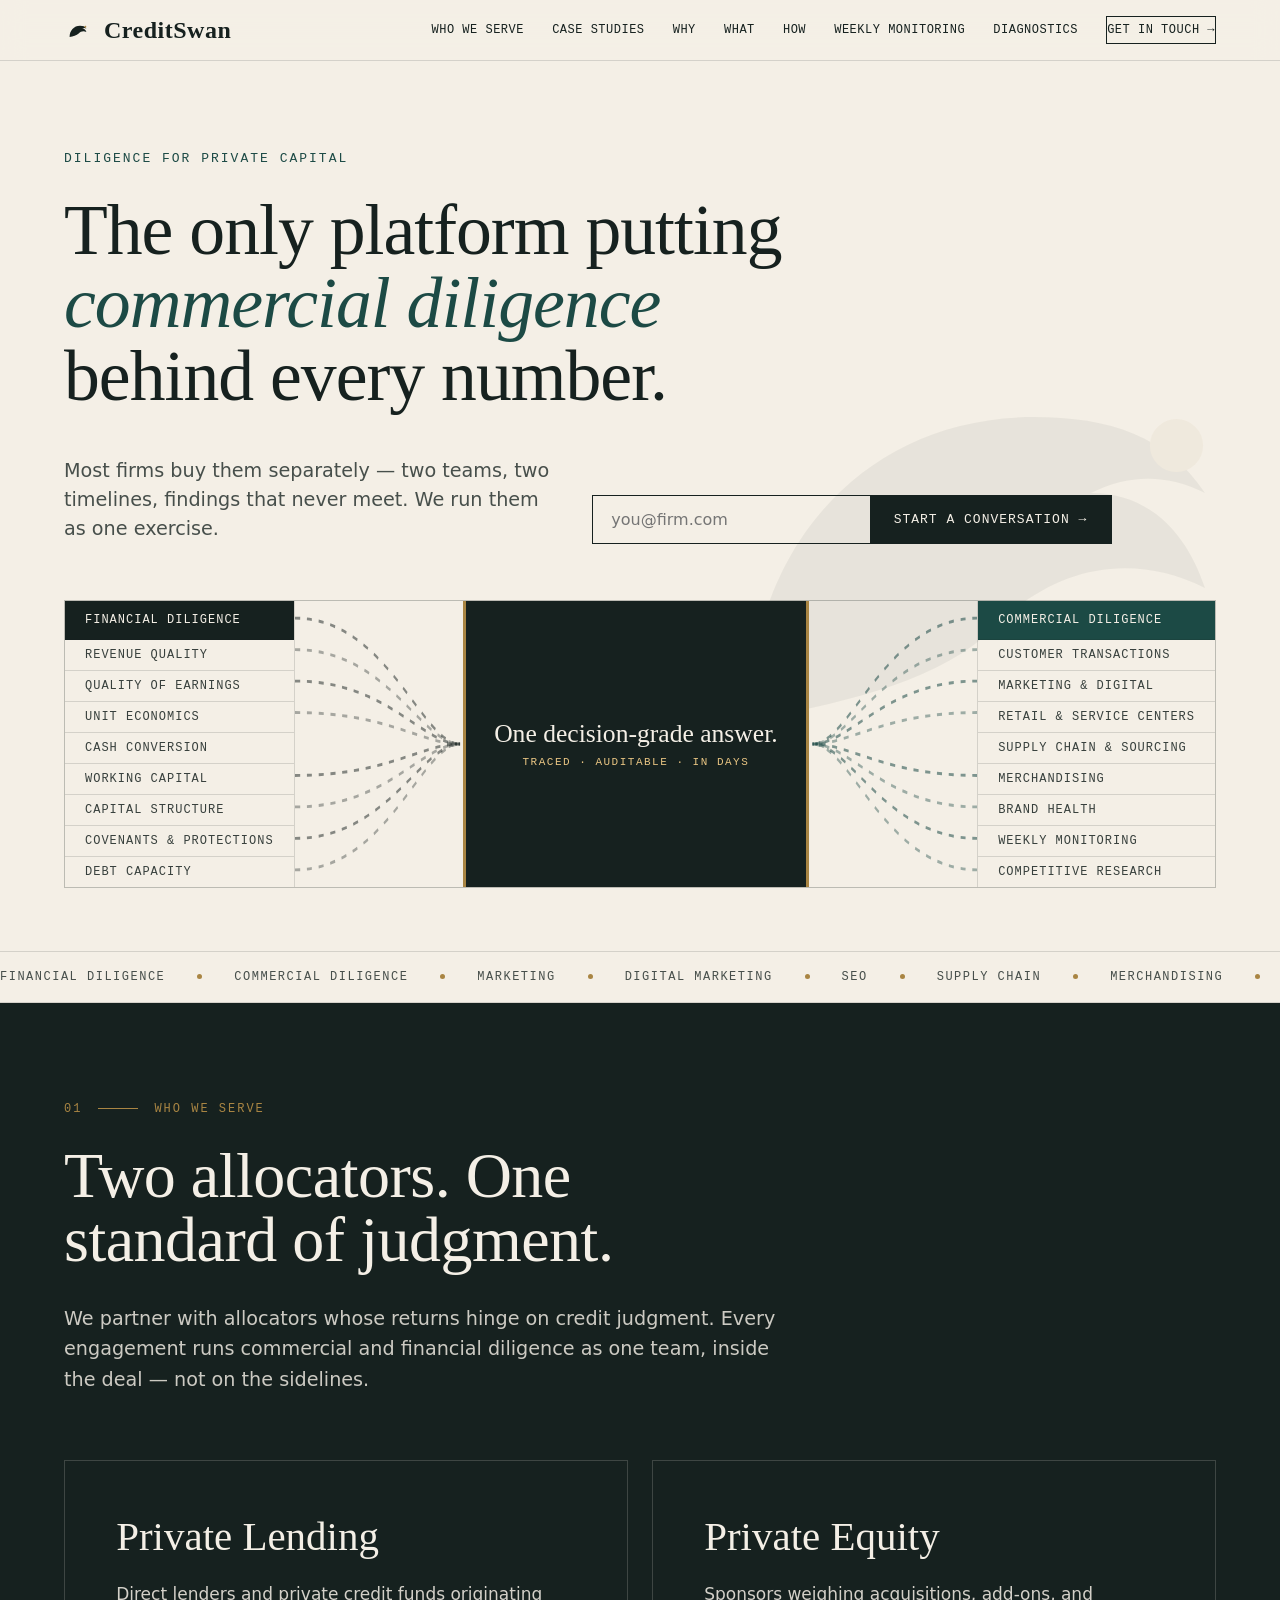
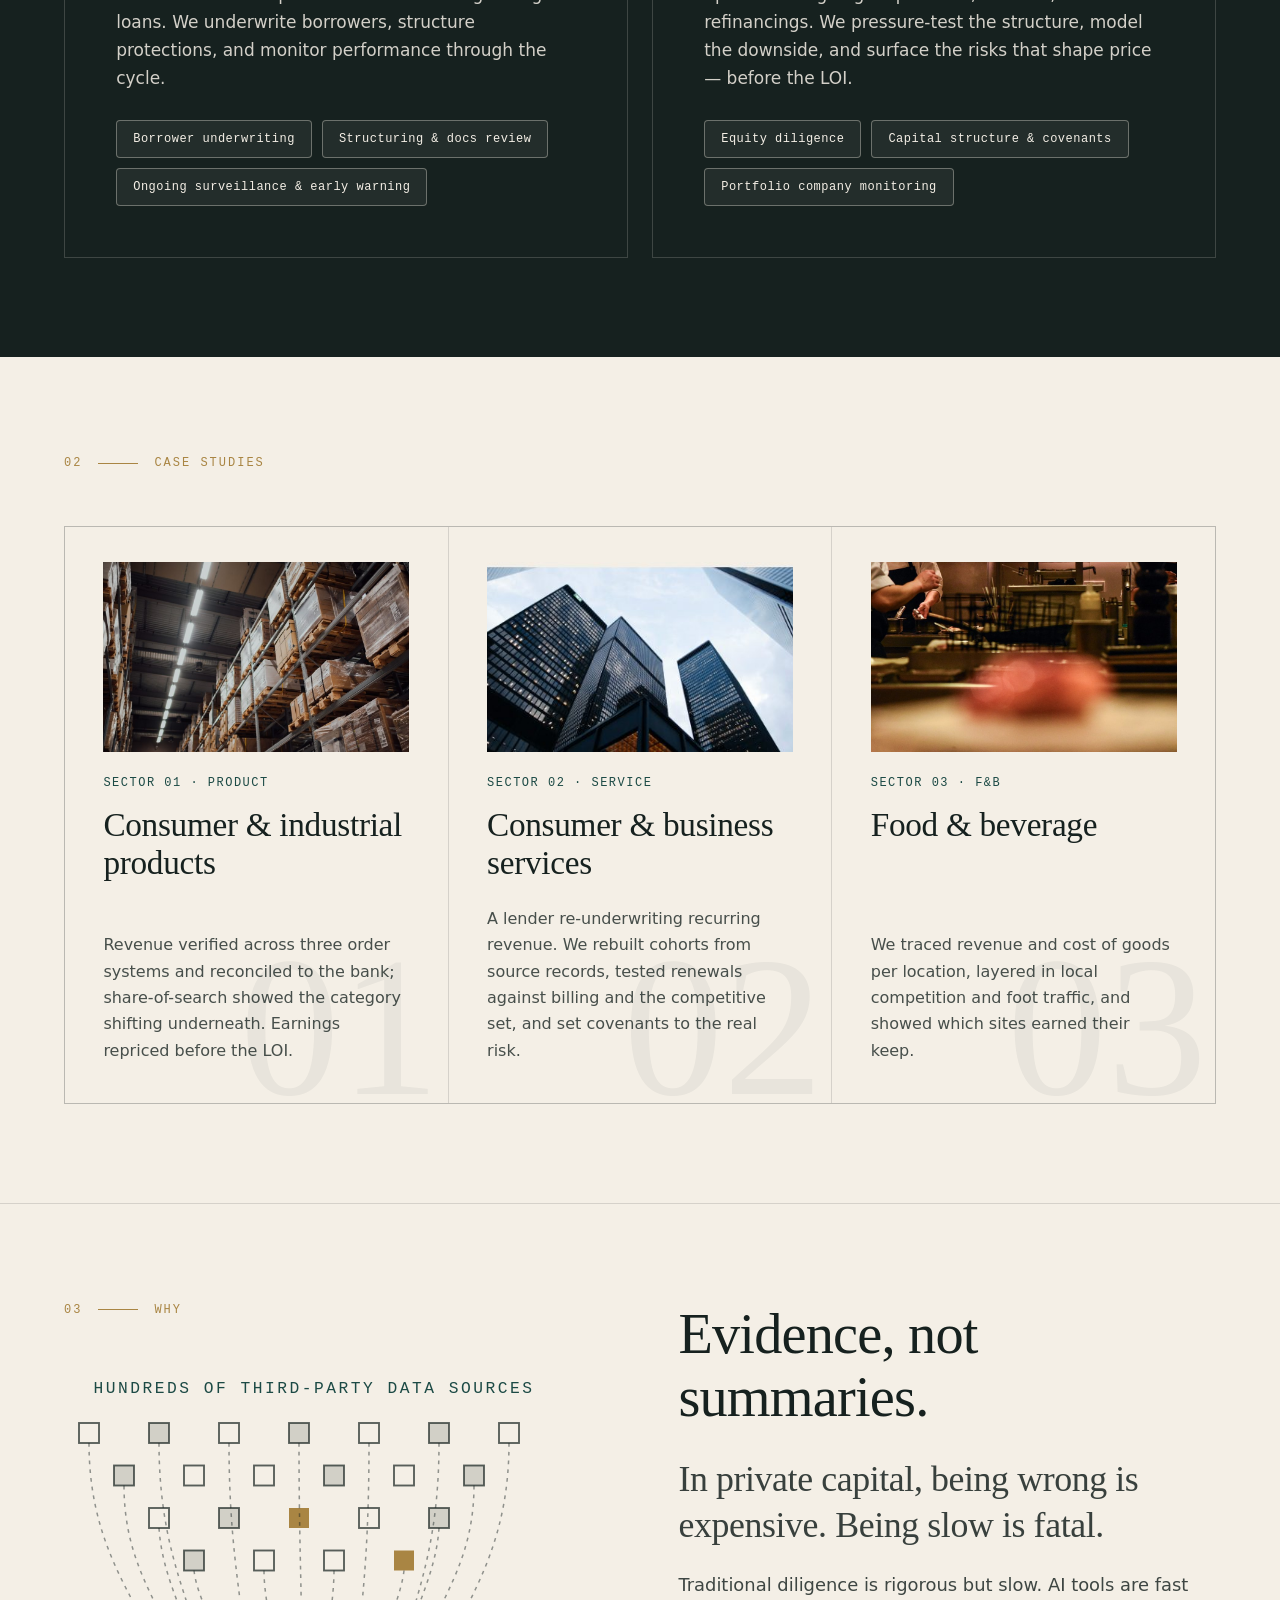
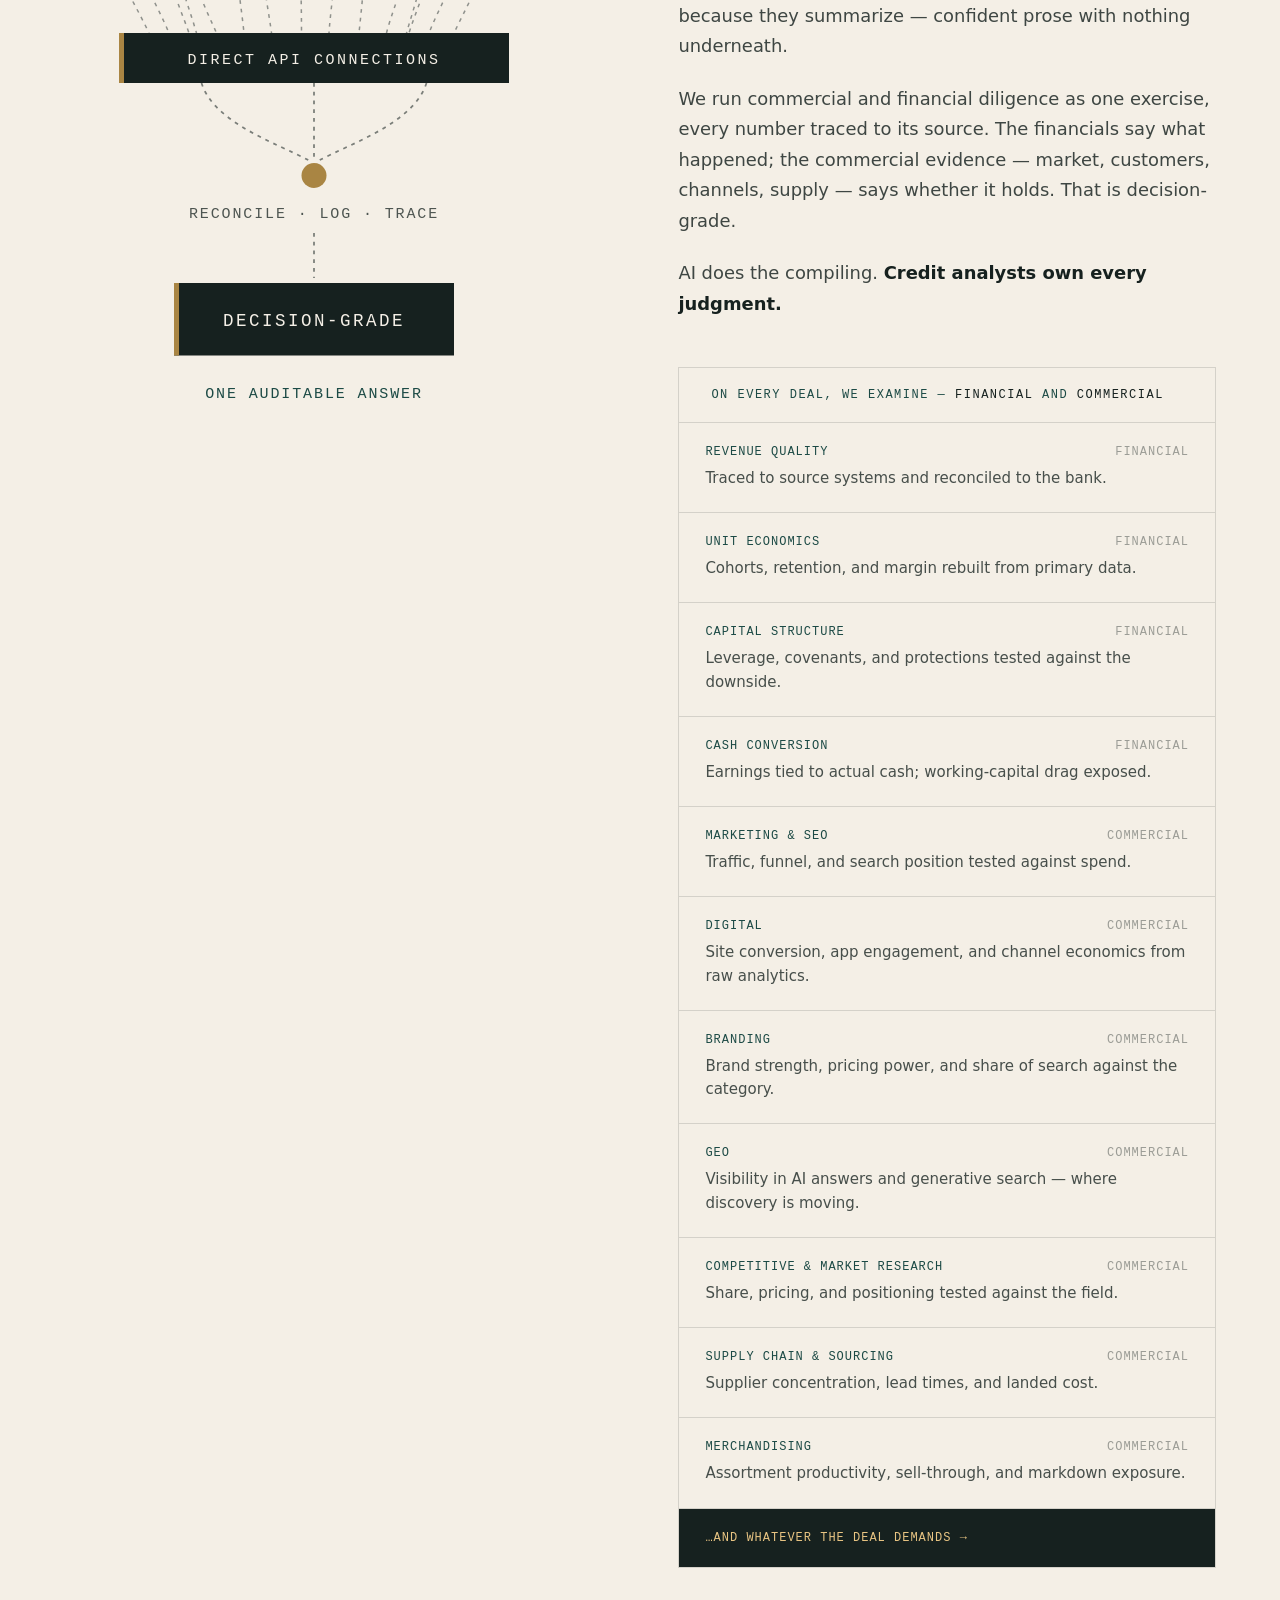
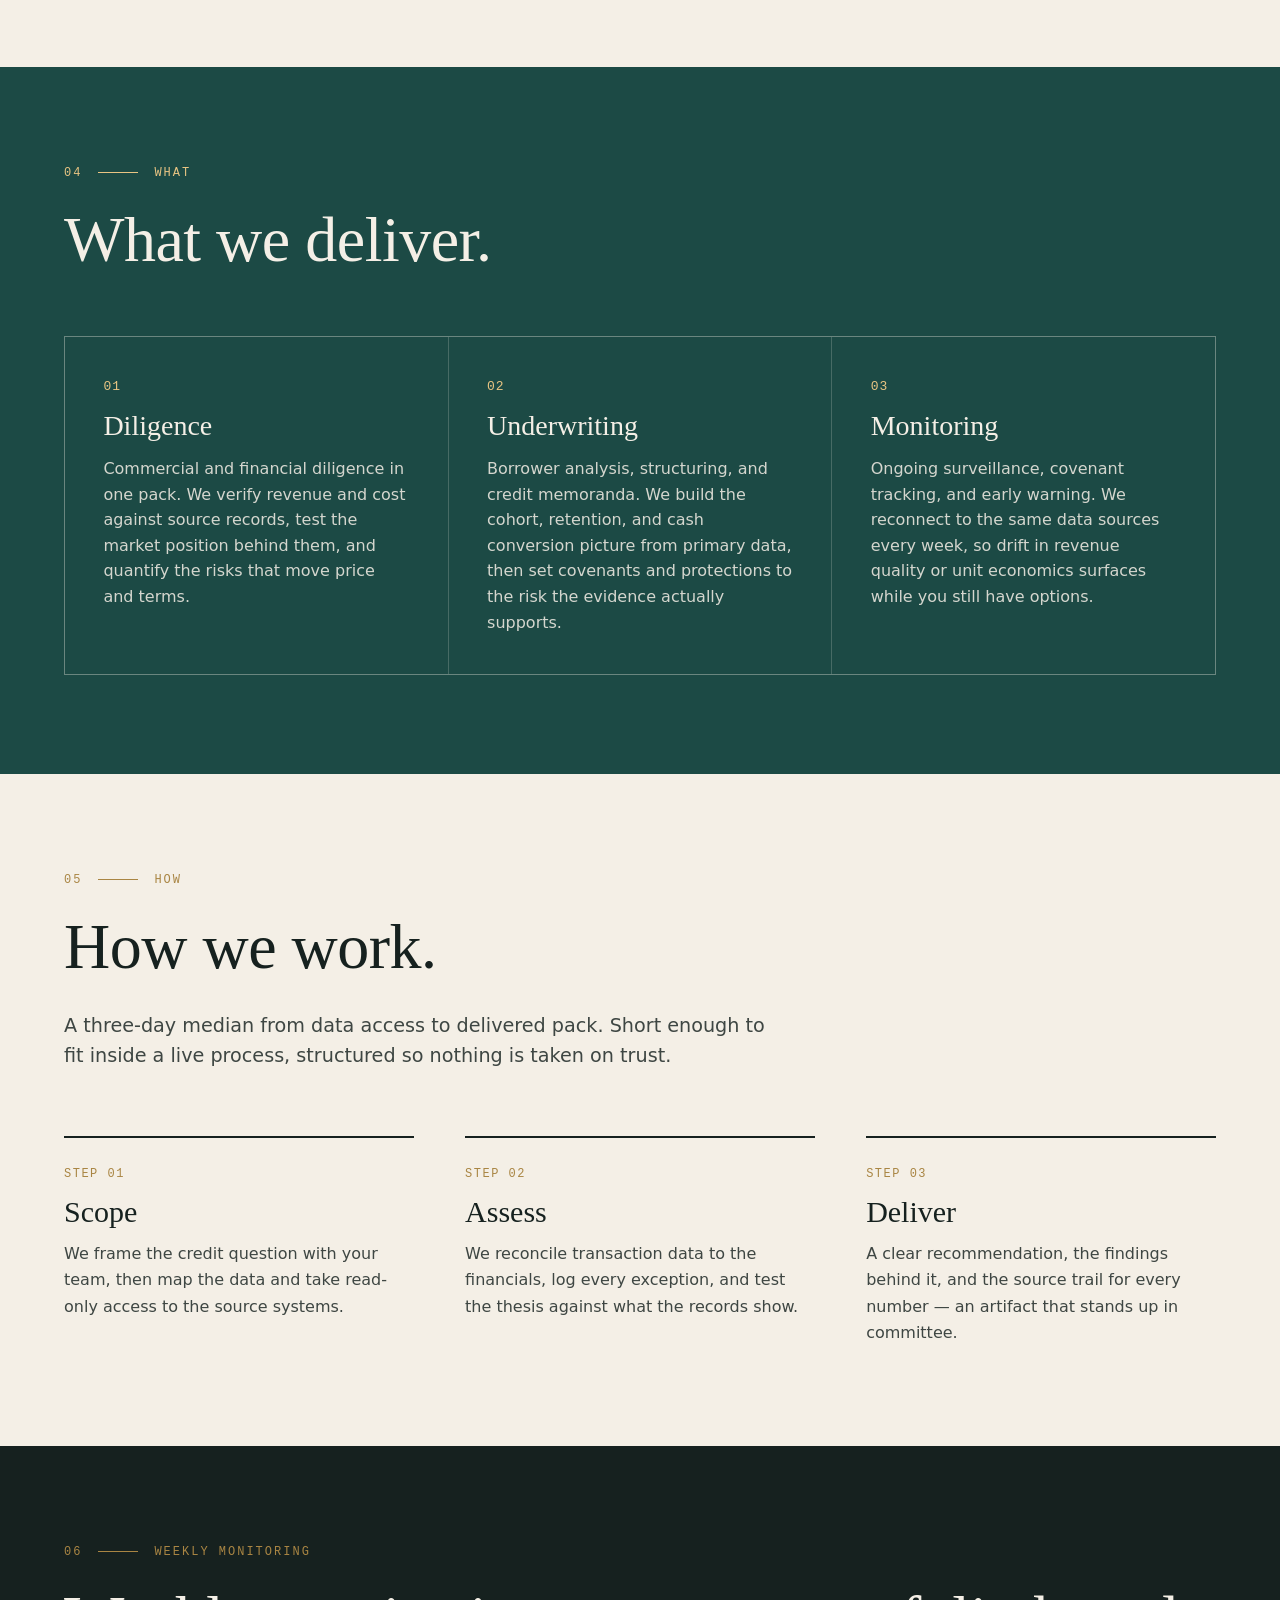
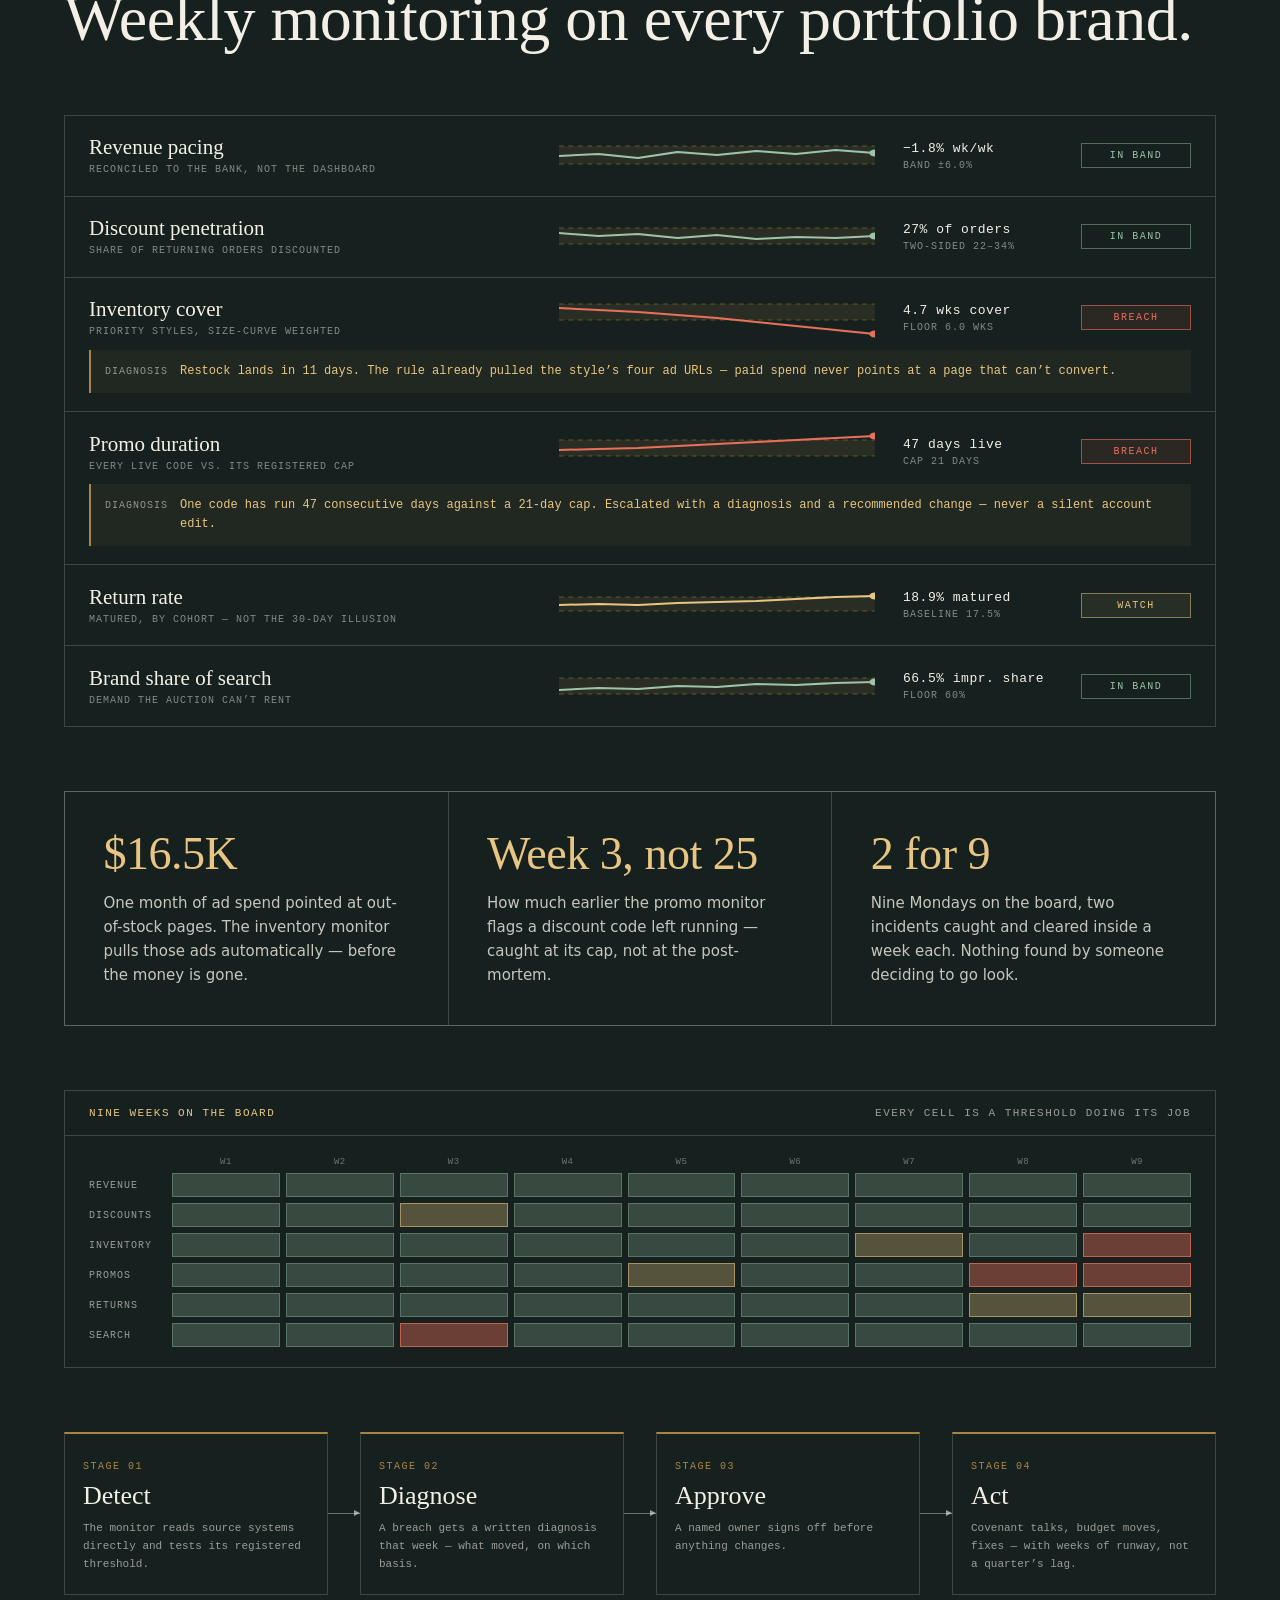
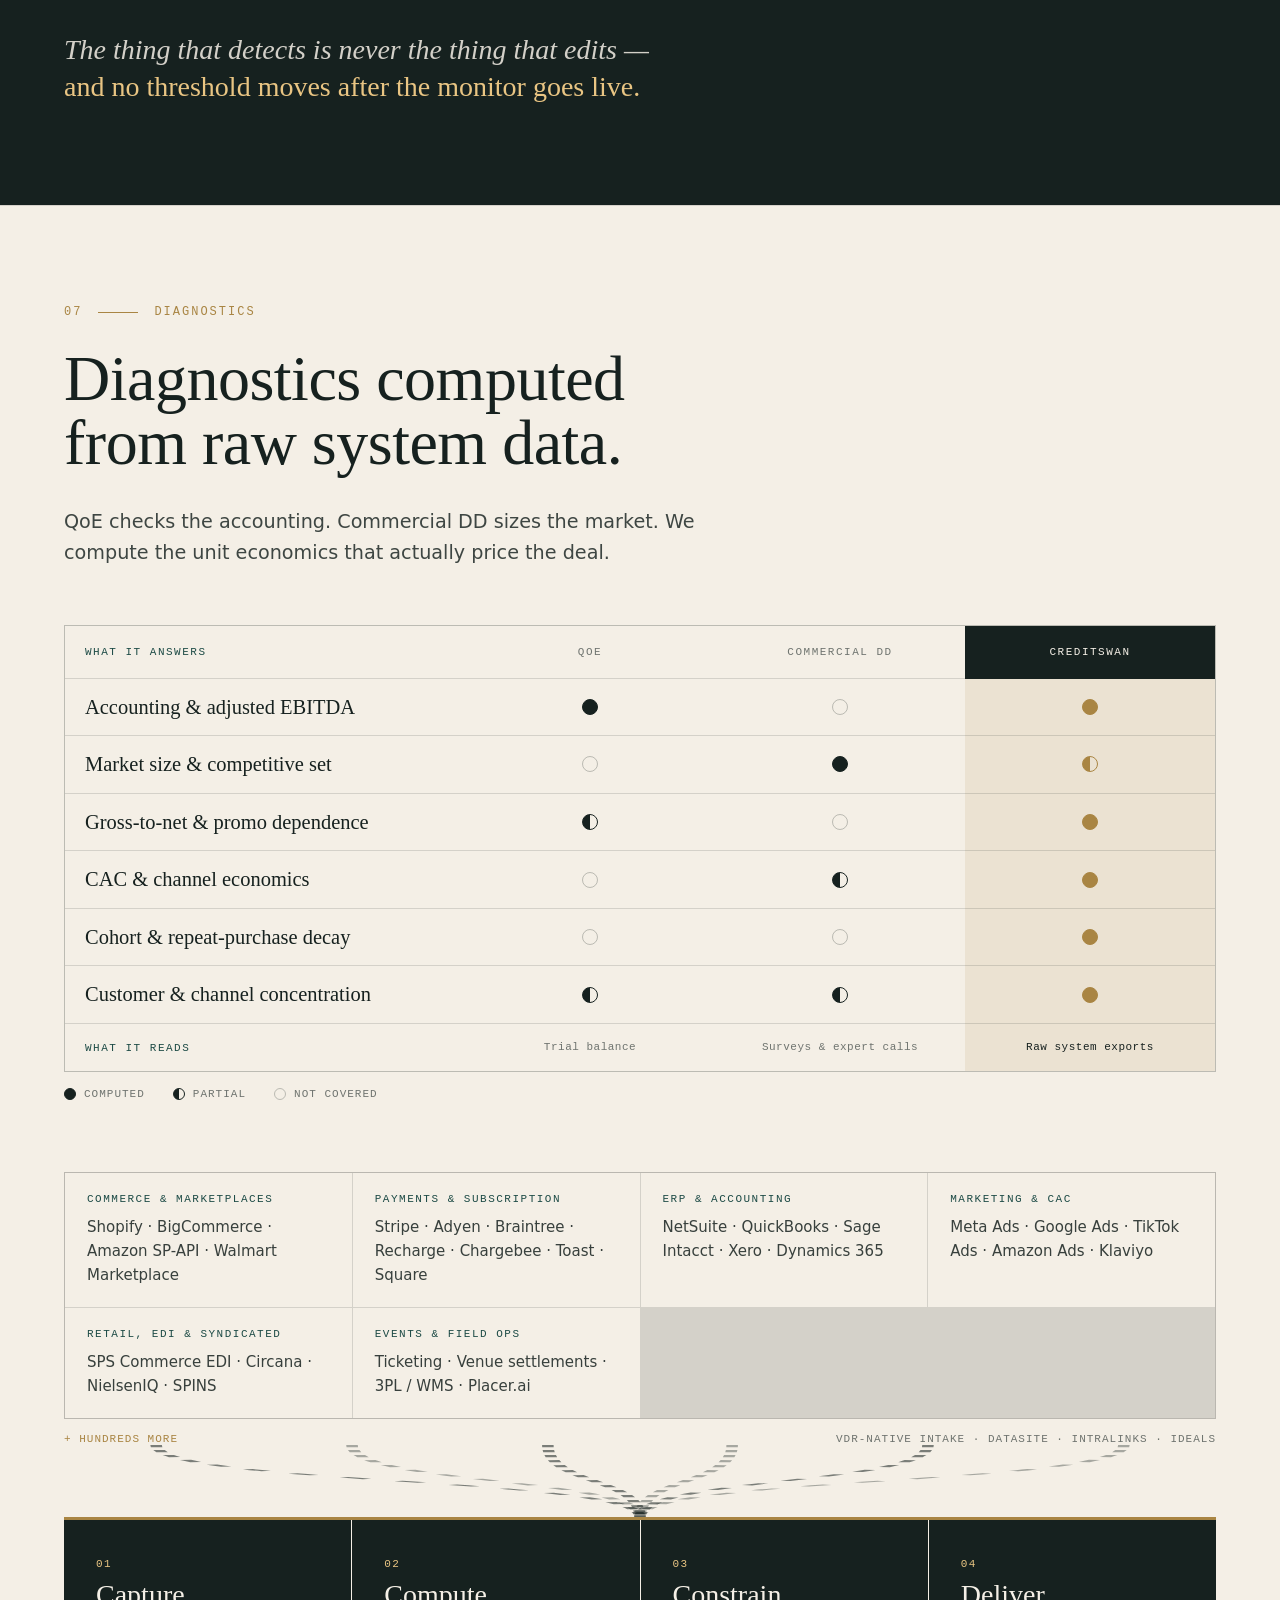
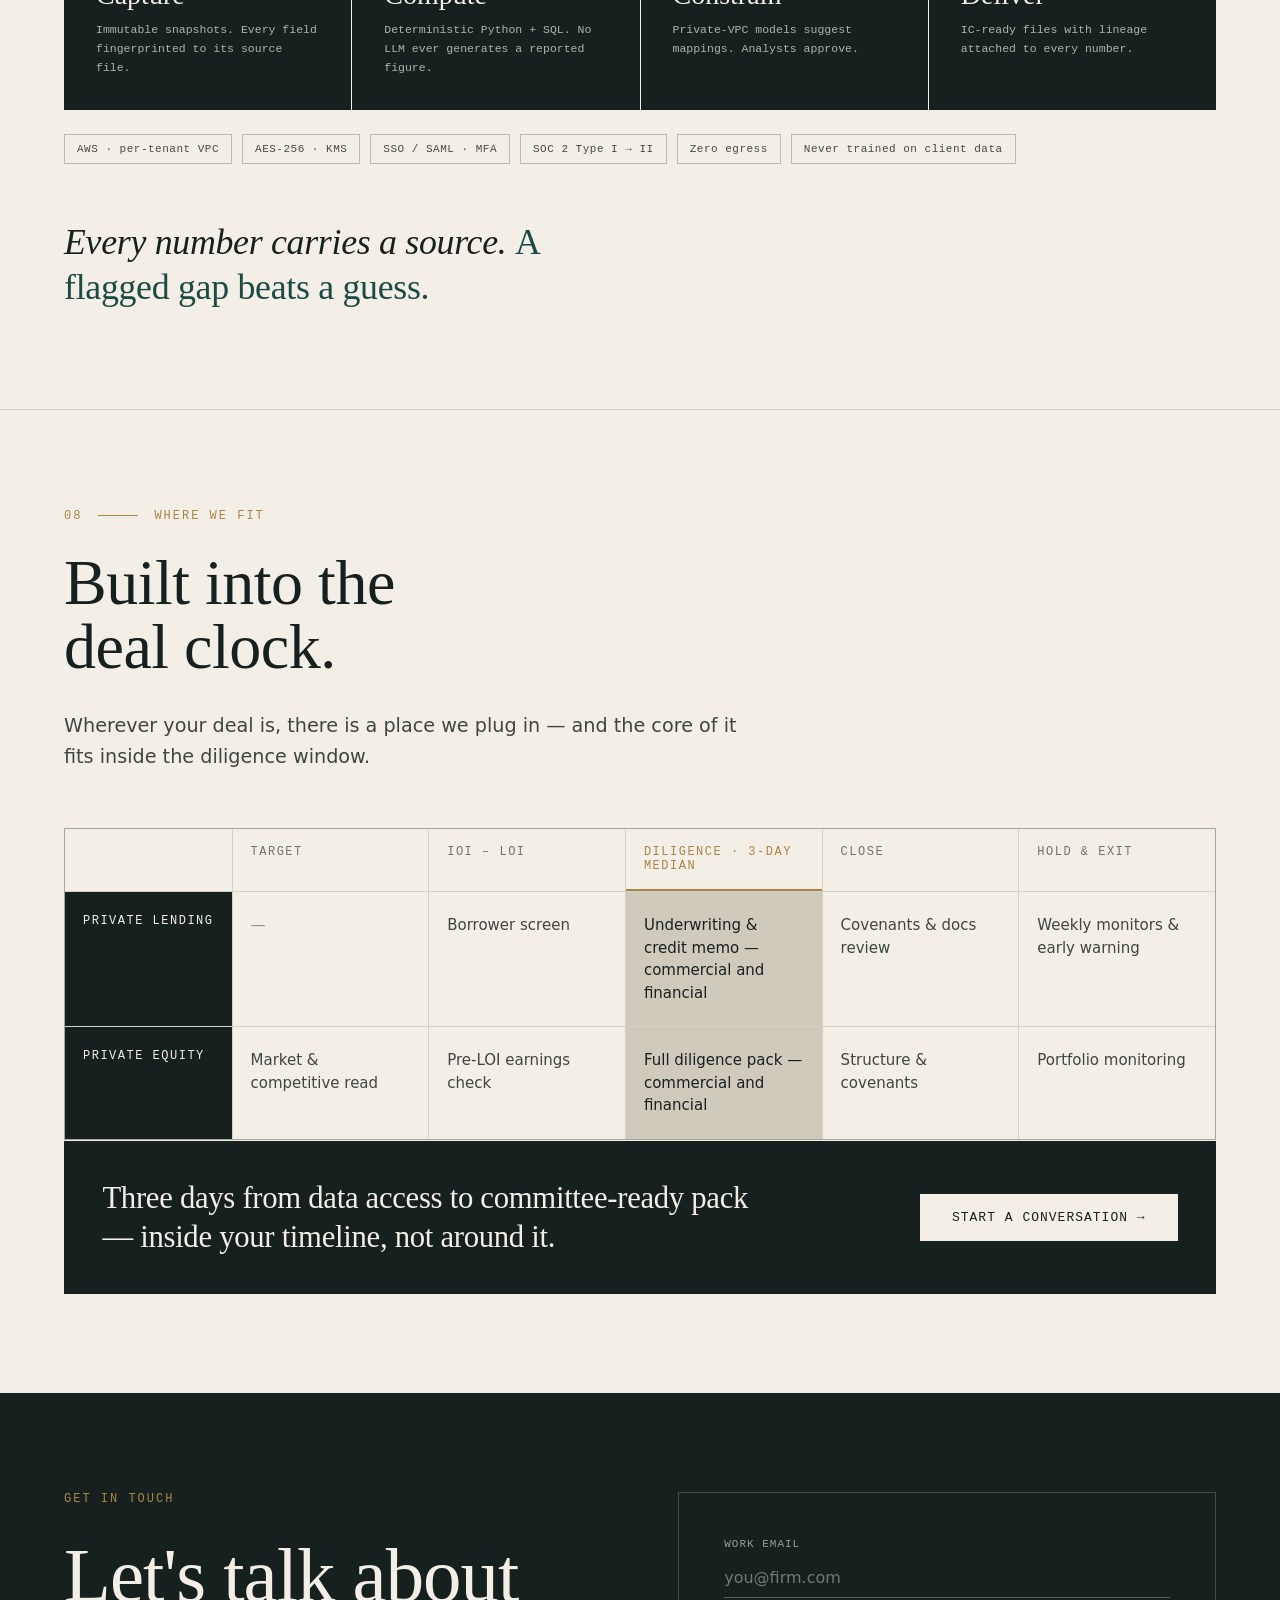
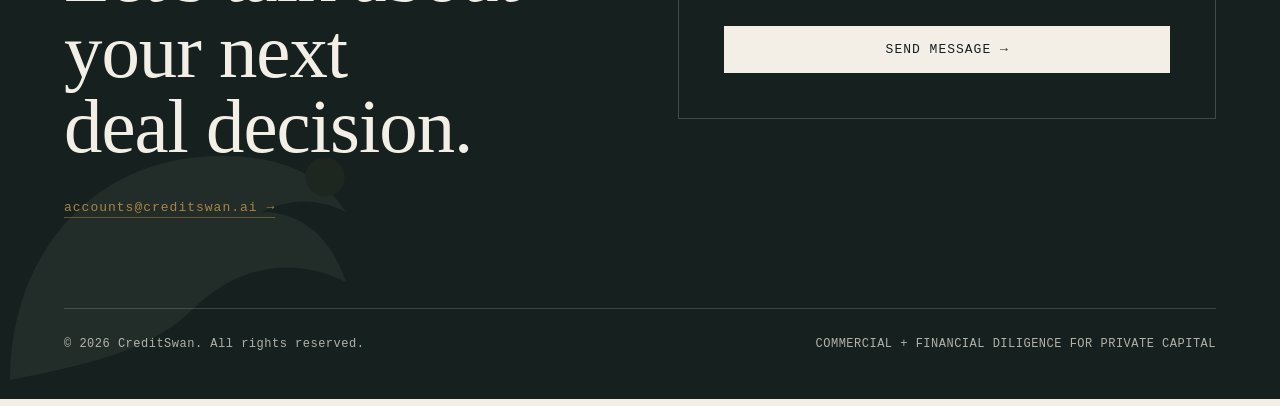
==== index.html @ e01c8705 "Add files via upload" ====
<!DOCTYPE html>
<html lang="en">
<head>
<meta charset="utf-8">
<meta name="viewport" content="width=device-width, initial-scale=1">
<title>CreditSwan — Commercial &amp; financial diligence for private capital</title>
<meta name="description" content="Commercial and financial diligence run as one exercise. Every number traced to source, every commercial claim tested against the market — in a three-day median.">
<link rel="canonical" href="https://www.creditswan.ai/">
<meta name="robots" content="index,follow,max-image-preview:large,max-snippet:-1">
<meta name="theme-color" content="#1C4A45">
<meta property="og:type" content="website">
<meta property="og:site_name" content="CreditSwan">
<meta property="og:url" content="https://www.creditswan.ai/">
<meta property="og:title" content="CreditSwan — Commercial &amp; financial diligence for private capital">
<meta property="og:description" content="Commercial and financial diligence run as one exercise. Every number traced to source, every commercial claim tested against the market — in a three-day median.">
<meta property="og:image" content="https://www.creditswan.ai/og-creditswan.png">
<meta property="og:image:width" content="1200">
<meta property="og:image:height" content="630">
<meta property="og:image:alt" content="CreditSwan — credit intelligence for private capital">
<meta name="twitter:card" content="summary_large_image">
<meta name="twitter:title" content="CreditSwan — Commercial &amp; financial diligence for private capital">
<meta name="twitter:description" content="Commercial and financial diligence, one exercise. Every number traced to source — in a three-day median.">
<meta name="twitter:image" content="https://www.creditswan.ai/og-creditswan.png">
<link rel="icon" href="icon.svg" type="image/svg+xml">
<link rel="apple-touch-icon" href="apple-touch-icon.png">
<link rel="preload" as="font" type="font/woff2" crossorigin href="fonts/CormorantGaramond-latin.woff2">
<link rel="preload" as="font" type="font/woff2" crossorigin href="fonts/Manrope-latin.woff2">
<link rel="preload" as="font" type="font/woff2" crossorigin href="fonts/IBMPlexMono-latin.woff2">
<link rel="stylesheet" href="styles.css">
<script type="application/ld+json">
{
  "@context": "https://schema.org",
  "@type": "ProfessionalService",
  "name": "CreditSwan",
  "url": "https://www.creditswan.ai/",
  "email": "accounts@creditswan.ai",
  "description": "CreditSwan runs commercial diligence and financial diligence as one exercise for private equity sponsors and private lending funds. Every figure is traced to its source system and reconciled; every commercial claim — market position, marketing, supply chain, merchandising, competition — is tested against evidence. One decision-grade pack.",
  "slogan": "Commercial and financial diligence for private capital",
  "areaServed": "US",
  "knowsAbout": ["Commercial due diligence","Financial due diligence","Quality of earnings","Revenue quality","Borrower underwriting","Covenant structuring","Capital structure analysis","Portfolio company monitoring","Unit economics","Cash conversion","Supply chain diligence","Merchandising analysis","Competitive and market research"],
  "serviceType": ["Equity diligence","Credit underwriting","Ongoing surveillance and early warning"],
  "audience": { "@type": "Audience", "audienceType": "Private equity sponsors and private credit funds" }
}
</script>
</head>
<body>

<header class="site-head">
  <a href="#top" class="brand" aria-label="CreditSwan — home">
    <svg width="28" height="28" viewBox="0 0 40 40" fill="none" aria-hidden="true">
      <path d="M8 30c0-9 6-16 15-16 4 0 7 1 9 4-2-1-4-1-6 0 3 0 5 2 6 5-4-2-8-1-11 2-3 3-8 4-13 5z" fill="#16211F"></path>
      <circle cx="30.5" cy="15.5" r="1.4" fill="#A98543"></circle>
    </svg>
    <strong>CreditSwan</strong>
  </a>
  <button class="nav-toggle" type="button" aria-expanded="false" aria-controls="site-nav" aria-label="Menu">
    <svg class="icon-menu" width="20" height="20" viewBox="0 0 20 20" aria-hidden="true"><path d="M2 5h16M2 10h16M2 15h16" stroke="#16211F" stroke-width="1.6"/></svg>
    <svg class="icon-close" width="20" height="20" viewBox="0 0 20 20" aria-hidden="true"><path d="M4 4l12 12M16 4L4 16" stroke="#16211F" stroke-width="1.6"/></svg>
  </button>
  <nav class="site-nav" id="site-nav">
    <a href="#serve">Who we serve</a>
    <a href="#work">Case studies</a>
    <a href="#why">Why</a>
    <a href="#what">What</a>
    <a href="#how">How</a>
    <a href="#monitoring">Weekly monitoring</a>
    <a href="#diagnostics">Diagnostics</a>
    <a href="#contact" class="nav-cta">Get in touch →</a>
  </nav>
</header>

<main>
<!-- HERO -->
<section id="top" class="hero">
  <svg class="hero-swan" viewBox="0 0 40 40" aria-hidden="true">
    <path d="M8 30c0-9 6-16 15-16 4 0 7 1 9 4-2-1-4-1-6 0 3 0 5 2 6 5-4-2-8-1-11 2-3 3-8 4-13 5z" fill="#16211F"></path>
    <circle cx="30.5" cy="15.5" r="1.4" fill="#A98543"></circle>
  </svg>
  <div class="hero-inner">
    <p class="kicker reveal">Diligence for private capital</p>
    <h1 class="reveal">The only platform putting <em>commercial diligence</em> behind every number.</h1>
    <div class="hero-row reveal">
      <p>Most firms buy them separately — two teams, two timelines, findings that never meet. We run them as one exercise.</p>
      <div class="hero-form-wrap">
        <p class="form-success-inline" hidden>Thank you — we'll be in touch.</p>
        <form class="email-form" action="https://formspree.io/f/xvzevprl" method="POST" data-ajax data-sending="Sending…">
          <input name="email" type="email" required placeholder="you@firm.com" aria-label="Work email" autocomplete="email">
          <button type="submit">Start a conversation →</button>
        </form>
        <p class="form-error" hidden></p>
      </div>
    </div>
    <div class="pipe-fit reveal">
    <div class="pipeline">
      <div class="pipe-col pipe-left">
        <span class="pipe-head">Financial diligence</span>
        <span>Revenue quality</span>
        <span>Quality of earnings</span>
        <span>Unit economics</span>
        <span>Cash conversion</span>
        <span>Working capital</span>
        <span>Capital structure</span>
        <span>Covenants &amp; protections</span>
        <span>Debt capacity</span>
      </div>
      <div class="pipe-flow" aria-hidden="true">
        <svg viewBox="0 0 100 100" preserveAspectRatio="none">
          <g class="flow-line" fill="none" stroke="#16211F" vector-effect="non-scaling-stroke">
            <path d="M0 6 C 55 6, 75 50, 98 50" stroke-opacity="0.5"></path>
            <path d="M0 17 C 55 17, 75 50, 98 50" stroke-opacity="0.35"></path>
            <path d="M0 28 C 55 28, 75 50, 98 50" stroke-opacity="0.5"></path>
            <path d="M0 39 C 55 39, 75 50, 98 50" stroke-opacity="0.35"></path>
            <path d="M0 61 C 55 61, 75 50, 98 50" stroke-opacity="0.5"></path>
            <path d="M0 72 C 55 72, 75 50, 98 50" stroke-opacity="0.35"></path>
            <path d="M0 83 C 55 83, 75 50, 98 50" stroke-opacity="0.5"></path>
            <path d="M0 94 C 55 94, 75 50, 98 50" stroke-opacity="0.35"></path>
          </g>
        </svg>
      </div>
      <div class="pipe-core">
        <strong>One decision-grade answer.</strong>
        <small>Traced · Auditable · In days</small>
      </div>
      <div class="pipe-flow" aria-hidden="true">
        <svg viewBox="0 0 100 100" preserveAspectRatio="none">
          <g class="flow-line" fill="none" stroke="#1C4A45" vector-effect="non-scaling-stroke">
            <path d="M100 6 C 45 6, 25 50, 2 50" stroke-opacity="0.55"></path>
            <path d="M100 17 C 45 17, 25 50, 2 50" stroke-opacity="0.4"></path>
            <path d="M100 28 C 45 28, 25 50, 2 50" stroke-opacity="0.55"></path>
            <path d="M100 39 C 45 39, 25 50, 2 50" stroke-opacity="0.4"></path>
            <path d="M100 61 C 45 61, 25 50, 2 50" stroke-opacity="0.55"></path>
            <path d="M100 72 C 45 72, 25 50, 2 50" stroke-opacity="0.4"></path>
            <path d="M100 83 C 45 83, 25 50, 2 50" stroke-opacity="0.55"></path>
            <path d="M100 94 C 45 94, 25 50, 2 50" stroke-opacity="0.4"></path>
          </g>
        </svg>
      </div>
      <div class="pipe-col pipe-right">
        <span class="pipe-head">Commercial diligence</span>
        <span>Customer transactions</span>
        <span>Marketing &amp; digital</span>
        <span>Retail &amp; service centers</span>
        <span>Supply chain &amp; sourcing</span>
        <span>Merchandising</span>
        <span>Brand health</span>
        <span>Weekly monitoring</span>
        <span>Competitive research</span>
      </div>
    </div>
    </div>
  </div>
  <div class="ticker reveal">
    <div class="ticker-track">
      <div class="ticker-row">
        <span>Financial Diligence</span><i></i><span>Commercial Diligence</span><i></i><span>Marketing</span><i></i><span>Digital Marketing</span><i></i><span>SEO</span><i></i><span>Supply Chain</span><i></i><span>Merchandising</span><i></i><span>Global Sourcing</span><i></i><span>Competitive Research</span><i></i><span>Revenue Quality</span><i></i><span>Unit Economics</span><i></i><span>Early Warning</span><i></i>
      </div>
      <div class="ticker-row" aria-hidden="true">
        <span>Financial Diligence</span><i></i><span>Commercial Diligence</span><i></i><span>Marketing</span><i></i><span>Digital Marketing</span><i></i><span>SEO</span><i></i><span>Supply Chain</span><i></i><span>Merchandising</span><i></i><span>Global Sourcing</span><i></i><span>Competitive Research</span><i></i><span>Revenue Quality</span><i></i><span>Unit Economics</span><i></i><span>Early Warning</span><i></i>
      </div>
    </div>
  </div>
</section>

<!-- 01 · WHO WE SERVE -->
<section id="serve" class="section dark">
  <div class="wrap">
    <div class="eyebrow reveal"><span>01</span><span class="rule"></span><span>Who we serve</span></div>
    <h2 class="h2 reveal" style="max-width:18ch;">Two allocators. One standard of judgment.</h2>
    <p class="lede reveal" style="max-width:60ch; margin:32px 0 64px;">We partner with allocators whose returns hinge on credit judgment. Every engagement runs commercial and financial diligence as one team, inside the deal — not on the sidelines.</p>
    <div class="serve-grid">
      <div class="serve-card reveal">
        <h3>Private Lending</h3>
        <p>Direct lenders and private credit funds originating loans. We underwrite borrowers, structure protections, and monitor performance through the cycle.</p>
        <div class="chips">
          <span class="chip">Borrower underwriting</span>
          <span class="chip">Structuring &amp; docs review</span>
          <span class="chip">Ongoing surveillance &amp; early warning</span>
        </div>
      </div>
      <div class="serve-card reveal">
        <h3>Private Equity</h3>
        <p>Sponsors weighing acquisitions, add-ons, and refinancings. We pressure-test the structure, model the downside, and surface the risks that shape price — before the LOI.</p>
        <div class="chips">
          <span class="chip">Equity diligence</span>
          <span class="chip">Capital structure &amp; covenants</span>
          <span class="chip">Portfolio company monitoring</span>
        </div>
      </div>
    </div>
  </div>
</section>

<!-- 02 · CASE STUDIES -->
<section id="work" class="section">
  <div class="wrap">
    <div class="eyebrow reveal"><span>02</span><span class="rule"></span><span>Case studies</span></div>
    <div class="case-grid">
      <article class="case reveal">
        <span class="case-num" aria-hidden="true">01</span>
        <div class="case-img"><img src="assets/case-product.jpg" alt="Consumer and industrial products" width="1000" height="665" loading="lazy" decoding="async"></div>
        <span class="case-tag">Sector 01 · Product</span>
        <h3>Consumer &amp; industrial products</h3>
        <p>Revenue verified across three order systems and reconciled to the bank; share-of-search showed the category shifting underneath. Earnings repriced before the LOI.</p>
      </article>
      <article class="case reveal">
        <span class="case-num" aria-hidden="true">02</span>
        <div class="case-img"><img src="assets/case-service.jpg" alt="Consumer and business services" width="572" height="254" loading="lazy" decoding="async"></div>
        <span class="case-tag">Sector 02 · Service</span>
        <h3>Consumer &amp; business services</h3>
        <p>A lender re-underwriting recurring revenue. We rebuilt cohorts from source records, tested renewals against billing and the competitive set, and set covenants to the real risk.</p>
      </article>
      <article class="case reveal">
        <span class="case-num" aria-hidden="true">03</span>
        <div class="case-img"><img src="assets/case-fnb.jpg" alt="Food and beverage" width="1000" height="667" loading="lazy" decoding="async"></div>
        <span class="case-tag">Sector 03 · F&amp;B</span>
        <h3>Food &amp; beverage</h3>
        <p>We traced revenue and cost of goods per location, layered in local competition and foot traffic, and showed which sites earned their keep.</p>
      </article>
    </div>
  </div>
</section>

<!-- 03 · WHY -->
<section id="why" class="section why">
  <div class="wrap why-grid">
    <div>
      <div class="eyebrow reveal"><span>03</span><span class="rule"></span><span>Why</span></div>
      <svg class="why-diagram reveal" viewBox="0 0 400 520" role="img" aria-label="APIs into hundreds of third-party data sources, reconciled into one auditable answer">
        <text x="200" y="16" text-anchor="middle" font-size="13" letter-spacing="2" fill="#1C4A45">HUNDREDS OF THIRD-PARTY DATA SOURCES</text>
        <g stroke="#16211F" stroke-opacity="0.7" stroke-width="1.5">
          <rect x="12" y="40" width="16" height="16" fill="none"></rect><rect x="68" y="40" width="16" height="16" fill="rgba(22,33,31,0.15)"></rect><rect x="124" y="40" width="16" height="16" fill="none"></rect><rect x="180" y="40" width="16" height="16" fill="rgba(22,33,31,0.15)"></rect><rect x="236" y="40" width="16" height="16" fill="none"></rect><rect x="292" y="40" width="16" height="16" fill="rgba(22,33,31,0.15)"></rect><rect x="348" y="40" width="16" height="16" fill="none"></rect>
          <rect x="40" y="74" width="16" height="16" fill="rgba(22,33,31,0.15)"></rect><rect x="96" y="74" width="16" height="16" fill="none"></rect><rect x="152" y="74" width="16" height="16" fill="none"></rect><rect x="208" y="74" width="16" height="16" fill="rgba(22,33,31,0.15)"></rect><rect x="264" y="74" width="16" height="16" fill="none"></rect><rect x="320" y="74" width="16" height="16" fill="rgba(22,33,31,0.15)"></rect>
          <rect x="68" y="108" width="16" height="16" fill="none"></rect><rect x="124" y="108" width="16" height="16" fill="rgba(22,33,31,0.15)"></rect><rect x="180" y="108" width="16" height="16" fill="#A98543" stroke="none"></rect><rect x="236" y="108" width="16" height="16" fill="none"></rect><rect x="292" y="108" width="16" height="16" fill="rgba(22,33,31,0.15)"></rect>
          <rect x="96" y="142" width="16" height="16" fill="rgba(22,33,31,0.15)"></rect><rect x="152" y="142" width="16" height="16" fill="none"></rect><rect x="208" y="142" width="16" height="16" fill="none"></rect><rect x="264" y="142" width="16" height="16" fill="#A98543" stroke="none"></rect>
        </g>
        <g class="flow-line" fill="none" stroke="#16211F" stroke-opacity="0.45" stroke-width="1.2">
          <path d="M20 56 C 20 130, 50 170, 68 208"></path>
          <path d="M76 56 C 76 130, 95 170, 106 208"></path>
          <path d="M132 56 C 132 130, 140 170, 144 208"></path>
          <path d="M188 56 C 188 130, 190 170, 190 208"></path>
          <path d="M244 56 C 244 130, 240 170, 236 208"></path>
          <path d="M300 56 C 300 130, 285 170, 274 208"></path>
          <path d="M356 56 C 356 130, 330 170, 312 208"></path>
          <path d="M48 90 C 48 145, 70 175, 84 208"></path>
          <path d="M328 90 C 328 145, 305 175, 292 208"></path>
          <path d="M76 124 C 78 155, 90 180, 100 208"></path>
          <path d="M300 124 C 298 155, 285 180, 276 208"></path>
          <path d="M104 158 C 106 175, 115 192, 122 208"></path>
          <path d="M160 158 C 160 175, 164 192, 166 208"></path>
          <path d="M216 158 C 216 175, 213 192, 212 208"></path>
          <path d="M272 158 C 270 175, 262 192, 258 208"></path>
        </g>
        <rect x="44" y="208" width="312" height="40" fill="#16211F"></rect>
        <rect x="44" y="208" width="4" height="40" fill="#A98543"></rect>
        <text x="200" y="233" text-anchor="middle" font-size="12" letter-spacing="2" fill="#F4EFE6">DIRECT API CONNECTIONS</text>
        <g class="flow-line" fill="none" stroke="#16211F" stroke-opacity="0.55" stroke-width="1.4">
          <path d="M110 248 C 120 280, 170 296, 196 310"></path>
          <path d="M200 248 C 200 275, 200 292, 200 308"></path>
          <path d="M290 248 C 280 280, 230 296, 204 310"></path>
        </g>
        <circle cx="200" cy="322" r="10" fill="#A98543"></circle>
        <text x="200" y="356" text-anchor="middle" font-size="12" letter-spacing="1.5" fill="rgba(22,33,31,0.75)">RECONCILE · LOG · TRACE</text>
        <line class="flow-line" x1="200" y1="368" x2="200" y2="404" stroke="#16211F" stroke-opacity="0.55" stroke-width="1.4"></line>
        <rect x="88" y="408" width="224" height="58" fill="#16211F"></rect>
        <rect x="88" y="408" width="4" height="58" fill="#A98543"></rect>
        <text x="200" y="442" text-anchor="middle" font-size="14" letter-spacing="2" fill="#F4EFE6">DECISION-GRADE</text>
        <text x="200" y="500" text-anchor="middle" font-size="12" letter-spacing="1.5" fill="#1C4A45">ONE AUDITABLE ANSWER</text>
      </svg>
    </div>
    <div class="why-copy reveal">
      <p class="why-title">Evidence, not summaries.</p>
      <p class="why-sub">In private capital, being wrong is expensive. Being slow is fatal.</p>
      <p class="body">Traditional diligence is rigorous but slow. AI tools are fast because they summarize — confident prose with nothing underneath.</p>
      <p class="body">We run commercial and financial diligence as one exercise, every number traced to its source. The financials say what happened; the commercial evidence — market, customers, channels, supply — says whether it holds. That is decision-grade.</p>
      <p class="body">AI does the compiling. <strong>Credit analysts own every judgment.</strong></p>
      <div class="exam-box">
        <p class="exam-head">On every deal, we examine — <b>financial</b> and <b>commercial</b></p>
        <div class="exam-grid">
          <div class="exam"><p class="exam-h"><span>Revenue quality</span><i>Financial</i></p><p>Traced to source systems and reconciled to the bank.</p></div>
          <div class="exam"><p class="exam-h"><span>Unit economics</span><i>Financial</i></p><p>Cohorts, retention, and margin rebuilt from primary data.</p></div>
          <div class="exam"><p class="exam-h"><span>Capital structure</span><i>Financial</i></p><p>Leverage, covenants, and protections tested against the downside.</p></div>
          <div class="exam"><p class="exam-h"><span>Cash conversion</span><i>Financial</i></p><p>Earnings tied to actual cash; working-capital drag exposed.</p></div>
          <div class="exam"><p class="exam-h"><span>Marketing &amp; SEO</span><i>Commercial</i></p><p>Traffic, funnel, and search position tested against spend.</p></div>
          <div class="exam"><p class="exam-h"><span>Digital</span><i>Commercial</i></p><p>Site conversion, app engagement, and channel economics from raw analytics.</p></div>
          <div class="exam"><p class="exam-h"><span>Branding</span><i>Commercial</i></p><p>Brand strength, pricing power, and share of search against the category.</p></div>
          <div class="exam"><p class="exam-h"><span>GEO</span><i>Commercial</i></p><p>Visibility in AI answers and generative search — where discovery is moving.</p></div>
          <div class="exam"><p class="exam-h"><span>Competitive &amp; market research</span><i>Commercial</i></p><p>Share, pricing, and positioning tested against the field.</p></div>
          <div class="exam"><p class="exam-h"><span>Supply chain &amp; sourcing</span><i>Commercial</i></p><p>Supplier concentration, lead times, and landed cost.</p></div>
          <div class="exam"><p class="exam-h"><span>Merchandising</span><i>Commercial</i></p><p>Assortment productivity, sell-through, and markdown exposure.</p></div>
          <div class="exam-more"><a href="#contact">…and whatever the deal demands →</a></div>
        </div>
      </div>
    </div>
  </div>
</section>

<!-- 04 · WHAT -->
<section id="what" class="section pine">
  <div class="wrap">
    <div class="eyebrow reveal"><span>04</span><span class="rule"></span><span>What</span></div>
    <h2 class="h2 reveal" style="max-width:14ch; margin-bottom:64px;">What we deliver.</h2>
    <div class="what-grid">
      <div class="what-card reveal">
        <span>01</span>
        <h3>Diligence</h3>
        <p>Commercial and financial diligence in one pack. We verify revenue and cost against source records, test the market position behind them, and quantify the risks that move price and terms.</p>
      </div>
      <div class="what-card reveal">
        <span>02</span>
        <h3>Underwriting</h3>
        <p>Borrower analysis, structuring, and credit memoranda. We build the cohort, retention, and cash conversion picture from primary data, then set covenants and protections to the risk the evidence actually supports.</p>
      </div>
      <div class="what-card reveal">
        <span>03</span>
        <h3>Monitoring</h3>
        <p>Ongoing surveillance, covenant tracking, and early warning. We reconnect to the same data sources every week, so drift in revenue quality or unit economics surfaces while you still have options.</p>
      </div>
    </div>
  </div>
</section>

<!-- 05 · HOW -->
<section id="how" class="section">
  <div class="wrap">
    <div class="eyebrow reveal"><span>05</span><span class="rule"></span><span>How</span></div>
    <h2 class="h2 reveal" style="max-width:14ch;">How we work.</h2>
    <p class="lede reveal" style="max-width:58ch; margin:32px 0 64px;">A three-day median from data access to delivered pack. Short enough to fit inside a live process, structured so nothing is taken on trust.</p>
    <div class="how-grid">
      <div class="how-step reveal">
        <span>Step 01</span>
        <h3>Scope</h3>
        <p>We frame the credit question with your team, then map the data and take read-only access to the source systems.</p>
      </div>
      <div class="how-step reveal">
        <span>Step 02</span>
        <h3>Assess</h3>
        <p>We reconcile transaction data to the financials, log every exception, and test the thesis against what the records show.</p>
      </div>
      <div class="how-step reveal">
        <span>Step 03</span>
        <h3>Deliver</h3>
        <p>A clear recommendation, the findings behind it, and the source trail for every number — an artifact that stands up in committee.</p>
      </div>
    </div>
  </div>
</section>

<!-- 06 · WEEKLY MONITORING -->
<section id="monitoring" class="section dark">
  <div class="wrap">
    <div class="eyebrow reveal"><span>06</span><span class="rule"></span><span>Weekly monitoring</span></div>
    <div style="display:grid; grid-template-columns:repeat(auto-fit,minmax(min(340px,100%),1fr)); gap:24px clamp(40px,6vw,100px); align-items:end;">
      <h2 class="h2 reveal" style="grid-column:1 / -1;">Weekly monitoring on every portfolio brand.</h2>
    </div>
    <div class="mon-board reveal">
      <div class="mon-row">
        <p class="mon-name">Revenue pacing<small>Reconciled to the bank, not the dashboard</small></p>
        <svg class="spark" viewBox="0 0 200 44" preserveAspectRatio="none" aria-hidden="true"><rect x="0" y="12" width="200" height="18" fill="rgba(169,133,67,0.13)"></rect><line x1="0" y1="12" x2="200" y2="12" stroke="rgba(169,133,67,0.5)" stroke-dasharray="3 3"></line><line x1="0" y1="30" x2="200" y2="30" stroke="rgba(169,133,67,0.5)" stroke-dasharray="3 3"></line><polyline points="0,22 25,20 50,24 75,18 100,21 125,17 150,20 175,16 200,19" fill="none" stroke="#9DC3A8" stroke-width="2" stroke-linejoin="round" stroke-linecap="round"></polyline><circle cx="200" cy="19" r="3.5" fill="#9DC3A8"></circle></svg>
        <p class="mon-val">−1.8% wk/wk<small>band ±6.0%</small></p>
        <span class="mon-status ok">In band</span>
      </div>
      <div class="mon-row">
        <p class="mon-name">Discount penetration<small>Share of returning orders discounted</small></p>
        <svg class="spark" viewBox="0 0 200 44" preserveAspectRatio="none" aria-hidden="true"><rect x="0" y="13" width="200" height="16" fill="rgba(169,133,67,0.13)"></rect><line x1="0" y1="13" x2="200" y2="13" stroke="rgba(169,133,67,0.5)" stroke-dasharray="3 3"></line><line x1="0" y1="29" x2="200" y2="29" stroke="rgba(169,133,67,0.5)" stroke-dasharray="3 3"></line><polyline points="0,18 25,21 50,19 75,23 100,20 125,24 150,22 175,23 200,21" fill="none" stroke="#9DC3A8" stroke-width="2" stroke-linejoin="round" stroke-linecap="round"></polyline><circle cx="200" cy="21" r="3.5" fill="#9DC3A8"></circle></svg>
        <p class="mon-val">27% of orders<small>two-sided 22–34%</small></p>
        <span class="mon-status ok">In band</span>
      </div>
      <div class="mon-row">
        <p class="mon-name">Inventory cover<small>Priority styles, size-curve weighted</small></p>
        <svg class="spark" viewBox="0 0 200 44" preserveAspectRatio="none" aria-hidden="true"><rect x="0" y="8" width="200" height="16" fill="rgba(169,133,67,0.13)"></rect><line x1="0" y1="8" x2="200" y2="8" stroke="rgba(169,133,67,0.5)" stroke-dasharray="3 3"></line><line x1="0" y1="24" x2="200" y2="24" stroke="rgba(169,133,67,0.5)" stroke-dasharray="3 3"></line><polyline points="0,12 25,14 50,16 75,19 100,22 125,26 150,30 175,34 200,38" fill="none" stroke="#E9705A" stroke-width="2" stroke-linejoin="round" stroke-linecap="round"></polyline><circle cx="200" cy="38" r="3.5" fill="#E9705A"></circle></svg>
        <p class="mon-val">4.7 wks cover<small>floor 6.0 wks</small></p>
        <span class="mon-status breach">Breach</span>
        <p class="mon-diag"><b>Diagnosis</b>Restock lands in 11 days. The rule already pulled the style’s four ad URLs — paid spend never points at a page that can’t convert.</p>
      </div>
      <div class="mon-row">
        <p class="mon-name">Promo duration<small>Every live code vs. its registered cap</small></p>
        <svg class="spark" viewBox="0 0 200 44" preserveAspectRatio="none" aria-hidden="true"><rect x="0" y="10" width="200" height="16" fill="rgba(169,133,67,0.13)"></rect><line x1="0" y1="10" x2="200" y2="10" stroke="rgba(169,133,67,0.5)" stroke-dasharray="3 3"></line><line x1="0" y1="26" x2="200" y2="26" stroke="rgba(169,133,67,0.5)" stroke-dasharray="3 3"></line><polyline points="0,20 25,19 50,18 75,16 100,14 125,12 150,10 175,8 200,6" fill="none" stroke="#E9705A" stroke-width="2" stroke-linejoin="round" stroke-linecap="round"></polyline><circle cx="200" cy="6" r="3.5" fill="#E9705A"></circle></svg>
        <p class="mon-val">47 days live<small>cap 21 days</small></p>
        <span class="mon-status breach">Breach</span>
        <p class="mon-diag"><b>Diagnosis</b>One code has run 47 consecutive days against a 21-day cap. Escalated with a diagnosis and a recommended change — never a silent account edit.</p>
      </div>
      <div class="mon-row">
        <p class="mon-name">Return rate<small>Matured, by cohort — not the 30-day illusion</small></p>
        <svg class="spark" viewBox="0 0 200 44" preserveAspectRatio="none" aria-hidden="true"><rect x="0" y="14" width="200" height="14" fill="rgba(169,133,67,0.13)"></rect><line x1="0" y1="14" x2="200" y2="14" stroke="rgba(169,133,67,0.5)" stroke-dasharray="3 3"></line><line x1="0" y1="28" x2="200" y2="28" stroke="rgba(169,133,67,0.5)" stroke-dasharray="3 3"></line><polyline points="0,22 25,21 50,22 75,20 100,19 125,18 150,16 175,14 200,13" fill="none" stroke="#E9C583" stroke-width="2" stroke-linejoin="round" stroke-linecap="round"></polyline><circle cx="200" cy="13" r="3.5" fill="#E9C583"></circle></svg>
        <p class="mon-val">18.9% matured<small>baseline 17.5%</small></p>
        <span class="mon-status watch">Watch</span>
      </div>
      <div class="mon-row">
        <p class="mon-name">Brand share of search<small>Demand the auction can’t rent</small></p>
        <svg class="spark" viewBox="0 0 200 44" preserveAspectRatio="none" aria-hidden="true"><rect x="0" y="14" width="200" height="16" fill="rgba(169,133,67,0.13)"></rect><line x1="0" y1="14" x2="200" y2="14" stroke="rgba(169,133,67,0.5)" stroke-dasharray="3 3"></line><line x1="0" y1="30" x2="200" y2="30" stroke="rgba(169,133,67,0.5)" stroke-dasharray="3 3"></line><polyline points="0,26 25,24 50,25 75,22 100,23 125,20 150,21 175,19 200,18" fill="none" stroke="#9DC3A8" stroke-width="2" stroke-linejoin="round" stroke-linecap="round"></polyline><circle cx="200" cy="18" r="3.5" fill="#9DC3A8"></circle></svg>
        <p class="mon-val">66.5% impr. share<small>floor 60%</small></p>
        <span class="mon-status ok">In band</span>
      </div>
    </div>
    <div class="mon-why reveal">
      <div>
        <strong>$16.5K</strong>
        <p>One month of ad spend pointed at out-of-stock pages. The inventory monitor pulls those ads automatically — before the money is gone.</p>
      </div>
      <div>
        <strong>Week 3, not 25</strong>
        <p>How much earlier the promo monitor flags a discount code left running — caught at its cap, not at the post-mortem.</p>
      </div>
      <div>
        <strong>2 for 9</strong>
        <p>Nine Mondays on the board, two incidents caught and cleared inside a week each. Nothing found by someone deciding to go look.</p>
      </div>
    </div>
    <div class="weekgrid reveal">
      <div class="weekgrid-cap"><b>Nine weeks on the board</b><span>Every cell is a threshold doing its job</span></div>
      <div class="weekgrid-scroll">
        <div class="weekgrid-in">
          <span class="wg-lab" style="visibility:hidden">.</span><span class="wg-head">W1</span><span class="wg-head">W2</span><span class="wg-head">W3</span><span class="wg-head">W4</span><span class="wg-head">W5</span><span class="wg-head">W6</span><span class="wg-head">W7</span><span class="wg-head">W8</span><span class="wg-head">W9</span>
          <span class="wg-lab">Revenue</span><span class="wg-c"></span><span class="wg-c"></span><span class="wg-c"></span><span class="wg-c"></span><span class="wg-c"></span><span class="wg-c"></span><span class="wg-c"></span><span class="wg-c"></span><span class="wg-c"></span>
          <span class="wg-lab">Discounts</span><span class="wg-c"></span><span class="wg-c"></span><span class="wg-c w"></span><span class="wg-c"></span><span class="wg-c"></span><span class="wg-c"></span><span class="wg-c"></span><span class="wg-c"></span><span class="wg-c"></span>
          <span class="wg-lab">Inventory</span><span class="wg-c"></span><span class="wg-c"></span><span class="wg-c"></span><span class="wg-c"></span><span class="wg-c"></span><span class="wg-c"></span><span class="wg-c w"></span><span class="wg-c"></span><span class="wg-c b"></span>
          <span class="wg-lab">Promos</span><span class="wg-c"></span><span class="wg-c"></span><span class="wg-c"></span><span class="wg-c"></span><span class="wg-c w"></span><span class="wg-c"></span><span class="wg-c"></span><span class="wg-c b"></span><span class="wg-c b"></span>
          <span class="wg-lab">Returns</span><span class="wg-c"></span><span class="wg-c"></span><span class="wg-c"></span><span class="wg-c"></span><span class="wg-c"></span><span class="wg-c"></span><span class="wg-c"></span><span class="wg-c w"></span><span class="wg-c w"></span>
          <span class="wg-lab">Search</span><span class="wg-c"></span><span class="wg-c"></span><span class="wg-c b"></span><span class="wg-c"></span><span class="wg-c"></span><span class="wg-c"></span><span class="wg-c"></span><span class="wg-c"></span><span class="wg-c"></span>
        </div>
      </div>
    </div>
    <div class="chain reveal">
      <div class="chain-node"><span>Stage 01</span><h3>Detect</h3><p>The monitor reads source systems directly and tests its registered threshold.</p></div>
      <div class="chain-arrow"></div>
      <div class="chain-node"><span>Stage 02</span><h3>Diagnose</h3><p>A breach gets a written diagnosis that week — what moved, on which basis.</p></div>
      <div class="chain-arrow"></div>
      <div class="chain-node"><span>Stage 03</span><h3>Approve</h3><p>A named owner signs off before anything changes.</p></div>
      <div class="chain-arrow"></div>
      <div class="chain-node"><span>Stage 04</span><h3>Act</h3><p>Covenant talks, budget moves, fixes — with weeks of runway, not a quarter’s lag.</p></div>
    </div>
    <p class="chain-note reveal">The thing that detects is never the thing that edits — <b>and no threshold moves after the monitor goes live.</b></p>
  </div>
</section>

<!-- 07 · DIAGNOSTICS -->
<section id="diagnostics" class="section diag">
  <div class="wrap">
    <div class="eyebrow reveal"><span>07</span><span class="rule"></span><span>Diagnostics</span></div>
    <h2 class="h2 reveal" style="max-width:20ch;">Diagnostics computed from raw system data.</h2>
    <p class="lede reveal" style="max-width:56ch; margin:32px 0 0;">QoE checks the accounting. Commercial DD sizes the market. We compute the unit economics that actually price the deal.</p>
    <div class="reveal">
      <div class="lens" role="table" aria-label="What each diligence approach covers">
        <div class="lsrc-h">What it answers</div><div class="lh">QoE</div><div class="lh">Commercial DD</div><div class="lh cs">CreditSwan</div>
        <div class="lq">Accounting &amp; adjusted EBITDA</div><div class="lm"><span class="mk full"></span></div><div class="lm"><span class="mk none"></span></div><div class="lm cs"><span class="mk full"></span></div>
        <div class="lq">Market size &amp; competitive set</div><div class="lm"><span class="mk none"></span></div><div class="lm"><span class="mk full"></span></div><div class="lm cs"><span class="mk half"></span></div>
        <div class="lq">Gross-to-net &amp; promo dependence</div><div class="lm"><span class="mk half"></span></div><div class="lm"><span class="mk none"></span></div><div class="lm cs"><span class="mk full"></span></div>
        <div class="lq">CAC &amp; channel economics</div><div class="lm"><span class="mk none"></span></div><div class="lm"><span class="mk half"></span></div><div class="lm cs"><span class="mk full"></span></div>
        <div class="lq">Cohort &amp; repeat-purchase decay</div><div class="lm"><span class="mk none"></span></div><div class="lm"><span class="mk none"></span></div><div class="lm cs"><span class="mk full"></span></div>
        <div class="lq">Customer &amp; channel concentration</div><div class="lm"><span class="mk half"></span></div><div class="lm"><span class="mk half"></span></div><div class="lm cs"><span class="mk full"></span></div>
        <div class="lsrc-h">What it reads</div><div class="lsrc">Trial balance</div><div class="lsrc">Surveys &amp; expert calls</div><div class="lsrc cs">Raw system exports</div>
      </div>
      <div class="lens-key"><span><i class="mk full"></i> Computed</span><span><i class="mk half"></i> Partial</span><span><i class="mk none"></i> Not covered</span></div>
    </div>
    <div class="src-grid reveal">
      <div class="src"><p>Commerce &amp; marketplaces</p><p>Shopify · BigCommerce · Amazon SP-API · Walmart Marketplace</p></div>
      <div class="src"><p>Payments &amp; subscription</p><p>Stripe · Adyen · Braintree · Recharge · Chargebee · Toast · Square</p></div>
      <div class="src"><p>ERP &amp; accounting</p><p>NetSuite · QuickBooks · Sage Intacct · Xero · Dynamics 365</p></div>
      <div class="src"><p>Marketing &amp; CAC</p><p>Meta Ads · Google Ads · TikTok Ads · Amazon Ads · Klaviyo</p></div>
      <div class="src"><p>Retail, EDI &amp; syndicated</p><p>SPS Commerce EDI · Circana · NielsenIQ · SPINS</p></div>
      <div class="src"><p>Events &amp; field ops</p><p>Ticketing · Venue settlements · 3PL / WMS · Placer.ai</p></div>
    </div>
    <p class="src-more reveal"><span><b>+ Hundreds more</b></span><span>VDR-native intake · Datasite · Intralinks · iDeals</span></p>
    <svg class="src-flow" viewBox="0 0 100 100" preserveAspectRatio="none" aria-hidden="true">
      <g class="flow-line" fill="none" stroke="#16211F" vector-effect="non-scaling-stroke"><path d="M8 0 C 8 55, 50 45, 50 100" stroke-opacity="0.55"></path><path d="M25 0 C 25 55, 50 45, 50 100" stroke-opacity="0.35"></path><path d="M42 0 C 42 55, 50 45, 50 100" stroke-opacity="0.55"></path><path d="M58 0 C 58 55, 50 45, 50 100" stroke-opacity="0.35"></path><path d="M75 0 C 75 55, 50 45, 50 100" stroke-opacity="0.55"></path><path d="M92 0 C 92 55, 50 45, 50 100" stroke-opacity="0.35"></path></g>
    </svg>
    <div class="pipe4 reveal">
      <div><span>01</span><h3>Capture</h3><p>Immutable snapshots. Every field fingerprinted to its source file.</p></div>
      <div><span>02</span><h3>Compute</h3><p>Deterministic Python + SQL. No LLM ever generates a reported figure.</p></div>
      <div><span>03</span><h3>Constrain</h3><p>Private-VPC models suggest mappings. Analysts approve.</p></div>
      <div><span>04</span><h3>Deliver</h3><p>IC-ready files with lineage attached to every number.</p></div>
    </div>
    <div class="sec-row reveal">
      <span>AWS · per-tenant VPC</span><span>AES-256 · KMS</span><span>SSO / SAML · MFA</span><span>SOC 2 Type I → II</span><span>Zero egress</span><span>Never trained on client data</span>
    </div>
    <p class="diag-note reveal">Every number carries a source. <b>A flagged gap beats a guess.</b></p>
  </div>
</section>

<!-- 08 · FIT -->
<section id="fit" class="section fit">
  <div class="wrap">
    <div class="eyebrow reveal"><span>08</span><span class="rule"></span><span>Where we fit</span></div>
    <h2 class="h2 reveal" style="max-width:18ch;">Built into the deal clock.</h2>
    <p class="lede reveal" style="max-width:58ch; margin:32px 0 56px;">Wherever your deal is, there is a place we plug in — and the core of it fits inside the diligence window.</p>
    <div class="reveal">
      <p class="scroll-hint" aria-hidden="true">Swipe to see the full timeline →</p>
      <div class="table-scroll">
        <div class="fit-table">
          <div></div>
          <div class="fit-th">Target</div>
          <div class="fit-th">IOI – LOI</div>
          <div class="fit-th-hot">Diligence · 3-day median</div>
          <div class="fit-th">Close</div>
          <div class="fit-th">Hold &amp; exit</div>
          <div class="fit-row-h">Private Lending</div>
          <div class="fit-cell dim">—</div>
          <div class="fit-cell">Borrower screen</div>
          <div class="fit-cell hot">Underwriting &amp; credit memo — commercial and financial</div>
          <div class="fit-cell">Covenants &amp; docs review</div>
          <div class="fit-cell">Weekly monitors &amp; early warning</div>
          <div class="fit-row-h">Private Equity</div>
          <div class="fit-cell">Market &amp; competitive read</div>
          <div class="fit-cell">Pre-LOI earnings check</div>
          <div class="fit-cell hot">Full diligence pack — commercial and financial</div>
          <div class="fit-cell">Structure &amp; covenants</div>
          <div class="fit-cell">Portfolio monitoring</div>
        </div>
      </div>
    </div>
    <div class="fit-banner reveal">
      <p>Three days from data access to committee-ready pack — inside your timeline, not around it.</p>
      <a href="#contact" class="cta-cream">Start a conversation →</a>
    </div>
  </div>
</section>
</main>

<!-- CONTACT / FOOTER -->
<footer id="contact" class="section dark site-foot">
  <svg class="foot-swan" viewBox="0 0 40 40" aria-hidden="true">
    <path d="M8 30c0-9 6-16 15-16 4 0 7 1 9 4-2-1-4-1-6 0 3 0 5 2 6 5-4-2-8-1-11 2-3 3-8 4-13 5z" fill="#F4EFE6"></path>
    <circle cx="30.5" cy="15.5" r="1.4" fill="#A98543"></circle>
  </svg>
  <div class="wrap">
    <div class="foot-grid">
      <div>
        <p class="foot-kicker reveal">Get in touch</p>
        <h2 class="reveal">Let's talk about your next deal decision.</h2>
        <a class="foot-mail reveal" href="mailto:accounts@creditswan.ai">accounts@creditswan.ai →</a>
      </div>
      <div class="reveal">
        <div class="contact-success" hidden>
          <strong>Thank you — we'll be in touch.</strong>
          <p>We read every note personally and typically respond within one business day.</p>
        </div>
        <form class="contact-form" action="https://formspree.io/f/xvzevprl" method="POST" data-ajax data-sending="Sending…">
          <label>
            Work email
            <input name="email" type="email" required placeholder="you@firm.com" autocomplete="email">
          </label>
          <button type="submit">Send message →</button>
          <p class="form-error" hidden></p>
        </form>
      </div>
    </div>
    <div class="foot-legal">
      <span>© 2026 CreditSwan. All rights reserved.</span>
      <span>Commercial + financial diligence for private capital</span>
    </div>
  </div>
</footer>

<script>
(function () {
  // Mobile nav
  var toggle = document.querySelector('.nav-toggle');
  var nav = document.getElementById('site-nav');
  toggle.addEventListener('click', function () {
    var open = nav.classList.toggle('open');
    toggle.setAttribute('aria-expanded', open ? 'true' : 'false');
  });
  nav.addEventListener('click', function (e) {
    if (e.target.closest('a')) { nav.classList.remove('open'); toggle.setAttribute('aria-expanded', 'false'); }
  });

  // Scale hero pipeline to fit (identical layout at every width)
  var fit = document.querySelector('.pipe-fit');
  var pipe = fit && fit.querySelector('.pipeline');
  function sizePipe() {
    if (!pipe) return;
    var natural = 920, avail = fit.clientWidth;
    if (avail < natural) {
      var s = avail / natural;
      pipe.style.width = natural + 'px';
      pipe.style.transformOrigin = '0 0';
      pipe.style.transform = 'scale(' + s + ')';
      fit.style.height = (pipe.offsetHeight * s) + 'px';
      fit.style.overflow = 'hidden';
    } else {
      pipe.style.width = ''; pipe.style.transform = ''; fit.style.height = ''; fit.style.overflow = '';
    }
  }
  sizePipe();
  window.addEventListener('resize', sizePipe);
  window.addEventListener('load', sizePipe);
  if ('ResizeObserver' in window) new ResizeObserver(sizePipe).observe(fit);

  // Scroll reveal
  var reduced = window.matchMedia('(prefers-reduced-motion: reduce)').matches;
  if (!reduced && 'IntersectionObserver' in window) {
    var io = new IntersectionObserver(function (entries) {
      entries.forEach(function (en) {
        if (en.isIntersecting) { en.target.classList.add('in'); io.unobserve(en.target); }
      });
    }, { threshold: 0.1 });
    document.querySelectorAll('.reveal').forEach(function (el) { el.classList.add('armed'); io.observe(el); });
  }

  // AJAX forms (Formspree)
  document.querySelectorAll('form[data-ajax]').forEach(function (form) {
    var btn = form.querySelector('button[type="submit"]');
    var label = btn.textContent;
    var err = form.querySelector('.form-error') || form.parentElement.querySelector('.form-error');
    var success = form.parentElement.querySelector('.form-success-inline, .contact-success');
    form.addEventListener('submit', function (e) {
      e.preventDefault();
      btn.disabled = true; btn.textContent = form.getAttribute('data-sending');
      if (err) err.hidden = true;
      fetch(form.action, { method: 'POST', body: new FormData(form), headers: { Accept: 'application/json' } })
        .then(function (res) {
          if (res.ok) { form.hidden = true; if (success) success.hidden = false; }
          else { throw new Error('bad status'); }
        })
        .catch(function () {
          if (err) { err.textContent = 'Something went wrong. Please try again.'; err.hidden = false; }
        })
        .finally(function () { btn.disabled = false; btn.textContent = label; });
    });
  });
})();
</script>
</body>
</html>
---- styles.css ----
/* CreditSwan — static site styles */
@font-face { font-family:'Cormorant Garamond'; font-style:normal; font-weight:400 600; font-display:swap; src:url("fonts/CormorantGaramond-latin.woff2") format('woff2'); unicode-range:U+0000-00FF,U+0131,U+0152-0153,U+02BB-02BC,U+02C6,U+02DA,U+02DC,U+0304,U+0308,U+0329,U+2000-206F,U+20AC,U+2122,U+2191,U+2193,U+2212,U+2215,U+FEFF,U+FFFD; }
@font-face { font-family:'Cormorant Garamond'; font-style:normal; font-weight:400 600; font-display:swap; src:url("fonts/CormorantGaramond-latinext.woff2") format('woff2'); unicode-range:U+0100-02BA,U+02BD-02C5,U+02C7-02CC,U+02CE-02D7,U+02DD-02FF,U+0304,U+0308,U+0329,U+1D00-1DBF,U+1E00-1E9F,U+1EF2-1EFF,U+2020,U+20A0-20AB,U+20AD-20C0,U+2113,U+2C60-2C7F,U+A720-A7FF; }
@font-face { font-family:'Cormorant Garamond'; font-style:italic; font-weight:400; font-display:swap; src:url("fonts/CormorantGaramond-Italic-latin.woff2") format('woff2'); unicode-range:U+0000-00FF,U+0131,U+0152-0153,U+02BB-02BC,U+02C6,U+02DA,U+02DC,U+0304,U+0308,U+0329,U+2000-206F,U+20AC,U+2122,U+2191,U+2193,U+2212,U+2215,U+FEFF,U+FFFD; }
@font-face { font-family:'Cormorant Garamond'; font-style:italic; font-weight:400; font-display:swap; src:url("fonts/CormorantGaramond-Italic-latinext.woff2") format('woff2'); unicode-range:U+0100-02BA,U+02BD-02C5,U+02C7-02CC,U+02CE-02D7,U+02DD-02FF,U+0304,U+0308,U+0329,U+1D00-1DBF,U+1E00-1E9F,U+1EF2-1EFF,U+2020,U+20A0-20AB,U+20AD-20C0,U+2113,U+2C60-2C7F,U+A720-A7FF; }
@font-face { font-family:'IBM Plex Mono'; font-style:normal; font-weight:400; font-display:swap; src:url("fonts/IBMPlexMono-latin.woff2") format('woff2'); unicode-range:U+0000-00FF,U+0131,U+0152-0153,U+02BB-02BC,U+02C6,U+02DA,U+02DC,U+0304,U+0308,U+0329,U+2000-206F,U+20AC,U+2122,U+2191,U+2193,U+2212,U+2215,U+FEFF,U+FFFD; }
@font-face { font-family:'IBM Plex Mono'; font-style:normal; font-weight:400; font-display:swap; src:url("fonts/IBMPlexMono-latinext.woff2") format('woff2'); unicode-range:U+0100-02BA,U+02BD-02C5,U+02C7-02CC,U+02CE-02D7,U+02DD-02FF,U+0304,U+0308,U+0329,U+1D00-1DBF,U+1E00-1E9F,U+1EF2-1EFF,U+2020,U+20A0-20AB,U+20AD-20C0,U+2113,U+2C60-2C7F,U+A720-A7FF; }
@font-face { font-family:'Manrope'; font-style:normal; font-weight:400 800; font-display:swap; src:url("fonts/Manrope-latin.woff2") format('woff2'); unicode-range:U+0000-00FF,U+0131,U+0152-0153,U+02BB-02BC,U+02C6,U+02DA,U+02DC,U+0304,U+0308,U+0329,U+2000-206F,U+20AC,U+2122,U+2191,U+2193,U+2212,U+2215,U+FEFF,U+FFFD; }
@font-face { font-family:'Manrope'; font-style:normal; font-weight:400 800; font-display:swap; src:url("fonts/Manrope-latinext.woff2") format('woff2'); unicode-range:U+0100-02BA,U+02BD-02C5,U+02C7-02CC,U+02CE-02D7,U+02DD-02FF,U+0304,U+0308,U+0329,U+1D00-1DBF,U+1E00-1E9F,U+1EF2-1EFF,U+2020,U+20A0-20AB,U+20AD-20C0,U+2113,U+2C60-2C7F,U+A720-A7FF; }

:root {
  --ink:#16211F; --cream:#F4EFE6; --pine:#1C4A45; --gold:#A98543; --gold-l:#E9C583;
  --line:rgba(22,33,31,0.14); --line-25:rgba(22,33,31,0.25); --line-d:rgba(244,239,230,0.18);
  --pad-x:clamp(20px,5vw,72px);
  --mono:'IBM Plex Mono',ui-monospace,monospace; --serif:'Cormorant Garamond',Georgia,serif; --sans:'Manrope',system-ui,sans-serif;
}
* { margin:0; padding:0; box-sizing:border-box; }
html { scroll-behavior:smooth; }
body { background:var(--cream); color:var(--ink); font-family:var(--sans); -webkit-font-smoothing:antialiased; text-rendering:optimizeLegibility; overflow-x:hidden; }
a { color:inherit; text-decoration:none; }
a:hover { color:var(--gold); }
::selection { background:var(--pine); color:var(--cream); }
img { max-width:100%; display:block; }
button { font:inherit; }
.wrap { max-width:1400px; margin:0 auto; }
.section { padding:clamp(64px,11vh,140px) var(--pad-x); }

/* Animations */
@keyframes rise { from { opacity:0; transform:translateY(22px); } to { opacity:1; transform:translateY(0); } }
@keyframes tickerScroll { from { transform:translateX(0); } to { transform:translateX(-50%); } }
@keyframes flowDash { to { stroke-dashoffset:-14; } }
.flow-line { stroke-dasharray:3 4; animation:flowDash 1.6s linear infinite; }
.reveal.armed { opacity:0; }
.reveal.armed.in { animation:rise 0.9s cubic-bezier(0.22,1,0.36,1) forwards; }
@media (prefers-reduced-motion:reduce) {
  html { scroll-behavior:auto; }
  .flow-line, .ticker-track { animation:none !important; }
  .reveal.armed { opacity:1; }
  .reveal.armed.in { animation:none; }
}

/* Type helpers */
.eyebrow { display:flex; align-items:center; gap:16px; font-family:var(--mono); font-size:12px; letter-spacing:2px; text-transform:uppercase; color:var(--gold); margin-bottom:28px; }
.eyebrow .rule { width:40px; height:1px; background:currentColor; flex:none; }
.h2 { font-family:var(--serif); font-weight:500; font-size:clamp(34px,5vw,68px); line-height:1; letter-spacing:-0.5px; text-wrap:balance; }
.lede { font-size:clamp(17px,1.5vw,21px); line-height:1.6; color:rgba(22,33,31,0.82); }

/* Header */
.site-head { position:sticky; top:0; z-index:50; display:flex; align-items:center; justify-content:space-between; gap:12px 20px; padding:16px var(--pad-x); background:rgba(244,239,230,0.88); -webkit-backdrop-filter:blur(12px); backdrop-filter:blur(12px); border-bottom:1px solid var(--line); }
.brand { display:flex; align-items:center; gap:12px; }
.brand strong { font-family:var(--serif); font-size:24px; font-weight:600; letter-spacing:0.5px; }
.site-nav { display:flex; align-items:center; flex-wrap:wrap; gap:10px clamp(14px,2.2vw,38px); font-family:var(--mono); font-size:12px; letter-spacing:0.5px; text-transform:uppercase; }
.site-nav a { padding:6px 0; }
.nav-cta { border:1px solid var(--ink); padding:10px 18px; }
.nav-cta:hover { background:var(--ink); color:var(--cream); }
.nav-toggle { display:none; align-items:center; justify-content:center; width:44px; height:44px; background:none; border:1px solid var(--line-25); cursor:pointer; }
.nav-toggle svg { display:block; }
.nav-toggle .icon-close { display:none; }
.nav-toggle[aria-expanded="true"] .icon-menu { display:none; }
.nav-toggle[aria-expanded="true"] .icon-close { display:block; }
@media (max-width:1080px) {
  .nav-toggle { display:flex; }
  .site-nav { display:none; position:absolute; top:100%; left:0; right:0; flex-direction:column; align-items:stretch; gap:0; background:var(--cream); border-bottom:1px solid var(--line-25); box-shadow:0 18px 30px rgba(22,33,31,0.12); }
  .site-nav.open { display:flex; }
  .site-nav a { padding:16px var(--pad-x); border-top:1px solid var(--line); }
  .site-nav .nav-cta { border:none; background:var(--ink); color:var(--cream); margin:12px var(--pad-x) 18px; padding:16px; text-align:center; }
  .site-nav .nav-cta:hover { background:var(--pine); }
}

/* Hero */
.hero { position:relative; border-bottom:1px solid var(--line); overflow:hidden; }
.hero-swan { position:absolute; right:-6%; top:50%; transform:translateY(-50%); width:min(60vw,760px); height:auto; opacity:0.05; pointer-events:none; }
.hero-inner { position:relative; max-width:1400px; margin:0 auto; padding:clamp(56px,10vh,128px) var(--pad-x) clamp(48px,7vh,88px); }
.kicker { font-family:var(--mono); font-size:13px; letter-spacing:2px; text-transform:uppercase; color:var(--pine); margin-bottom:28px; }
.hero h1 { font-family:var(--serif); font-weight:500; font-size:clamp(38px,5.6vw,84px); line-height:1.02; letter-spacing:-1px; max-width:22ch; text-wrap:balance; }
.hero h1 em { font-style:italic; color:var(--pine); }
.hero-row { display:flex; flex-wrap:wrap; gap:32px 40px; align-items:flex-end; margin-top:44px; }
.hero-row > p { font-size:clamp(16px,1.5vw,21px); line-height:1.5; max-width:40ch; color:rgba(22,33,31,0.78); }
.hero-form-wrap { flex:1 1 320px; max-width:520px; }

/* Email forms */
.email-form { display:flex; flex-wrap:wrap; align-items:stretch; border:1px solid var(--ink); }
.email-form input { flex:1; min-width:180px; border:none; background:transparent; color:var(--ink); font-family:var(--sans); font-size:16px; padding:14px 18px; }
.email-form input:focus { outline:none; background:rgba(28,74,69,0.06); }
.email-form button { white-space:nowrap; background:var(--ink); color:var(--cream); border:none; padding:16px 24px; font-family:var(--mono); font-size:13px; letter-spacing:1px; text-transform:uppercase; cursor:pointer; }
.email-form button:hover { background:var(--pine); }
.email-form button:disabled { opacity:0.7; cursor:wait; }
.form-error { margin-top:10px; font-family:var(--mono); font-size:12px; color:#8a3b2a; }
.form-success-inline { font-family:var(--mono); font-size:13px; letter-spacing:1px; text-transform:uppercase; color:var(--pine); border:1px solid var(--pine); padding:16px 24px; }
[hidden] { display:none !important; }
@media (max-width:560px) {
  .email-form button { flex:1 1 100%; }
  .email-form input { flex:1 1 100%; border-bottom:1px solid var(--line); }
}

/* Hero pipeline */
.pipe-fit { margin-top:56px; overflow-x:auto; }
.pipeline { border:1px solid var(--line-25); display:grid; grid-template-columns:minmax(180px,auto) minmax(60px,1fr) minmax(210px,auto) minmax(60px,1fr) minmax(200px,auto); align-items:stretch; }
.pipe-col { display:flex; flex-direction:column; font-family:var(--mono); font-size:12px; letter-spacing:1px; text-transform:uppercase; color:rgba(22,33,31,0.85); }
.pipe-left { border-right:1px solid var(--line); }
.pipe-right { border-left:1px solid var(--line); }
.pipe-col span { padding:8px 20px; border-bottom:1px solid var(--line); }
.pipe-col span:last-child { border-bottom:none; }
.pipe-col .pipe-head { padding:12px 20px; color:var(--cream); }
.pipe-left .pipe-head { background:var(--ink); }
.pipe-right .pipe-head { background:var(--pine); }
.pipe-flow { position:relative; min-height:180px; }
.pipe-flow svg { position:absolute; inset:0; width:100%; height:100%; display:block; }
.pipe-core { background:var(--ink); color:var(--cream); padding:26px 28px; display:flex; flex-direction:column; justify-content:center; align-items:center; text-align:center; gap:8px; border-left:3px solid var(--gold); border-right:3px solid var(--gold); }
.pipe-core strong { font-family:var(--serif); font-size:clamp(22px,2vw,30px); font-weight:500; line-height:1.1; }
.pipe-core small { font-family:var(--mono); font-size:11px; letter-spacing:1.5px; text-transform:uppercase; color:var(--gold-l); }


/* Ticker */
.ticker { border-top:1px solid var(--line); overflow:hidden; padding:18px 0; font-family:var(--mono); font-size:12px; letter-spacing:1.5px; text-transform:uppercase; color:rgba(22,33,31,0.78); }
.ticker-track { display:flex; width:max-content; animation:tickerScroll 36s linear infinite; }
.ticker-row { display:flex; align-items:center; gap:32px; padding-right:32px; }
.ticker-row span { white-space:nowrap; }
.ticker-row i { width:5px; height:5px; border-radius:50%; background:var(--gold); flex:none; }

/* Dark + pine sections */
.dark { background:var(--ink); color:var(--cream); }
.pine { background:var(--pine); color:var(--cream); }
.dark .eyebrow, .pine .eyebrow { color:var(--gold); }
.pine .eyebrow { color:var(--gold-l); }
.dark .lede { color:rgba(244,239,230,0.82); }

/* Serve */
.serve-grid { display:grid; grid-template-columns:repeat(auto-fit,minmax(min(320px,100%),1fr)); gap:24px; }
.serve-card { border:1px solid var(--line-d); padding:clamp(28px,4vw,52px); display:flex; flex-direction:column; }
.serve-card h3 { font-family:var(--serif); font-size:clamp(28px,3.2vw,44px); font-weight:500; margin:0 0 20px; }
.serve-card > p { font-size:17px; line-height:1.65; color:rgba(244,239,230,0.85); }
.chips { display:flex; flex-wrap:wrap; gap:10px; margin-top:28px; font-family:var(--mono); font-size:12px; letter-spacing:0.5px; }
.chip { background:rgba(244,239,230,0.06); border:1px solid rgba(244,239,230,0.35); border-radius:4px; padding:11px 16px; color:var(--cream); max-width:100%; }

/* Case studies */
.case-grid { display:grid; grid-template-columns:repeat(auto-fit,minmax(min(280px,100%),1fr)); gap:1px; background:var(--line); border:1px solid var(--line); margin-top:56px; }
.case { position:relative; overflow:hidden; background:var(--cream); padding:clamp(24px,3vw,44px); min-height:320px; display:flex; flex-direction:column; }
.case-num { position:absolute; right:8px; bottom:-24px; font-family:var(--serif); font-size:200px; line-height:1; color:rgba(22,33,31,0.05); pointer-events:none; }
.case-img { height:190px; margin:-4px 0 24px; overflow:hidden; }
.case-img img { width:100%; height:100%; object-fit:cover; }
.case-tag { font-family:var(--mono); font-size:12px; letter-spacing:1.5px; text-transform:uppercase; color:var(--pine); }
.case h3 { font-family:var(--serif); font-size:clamp(24px,2.6vw,36px); font-weight:500; margin:16px 0 auto; letter-spacing:-0.3px; }
.case > p:last-child { font-size:16px; line-height:1.65; color:rgba(22,33,31,0.78); margin-top:24px; }

/* Why */
.why { border-top:1px solid var(--line); }
.why-grid { display:grid; grid-template-columns:repeat(auto-fit,minmax(min(280px,100%),1fr)); gap:clamp(40px,6vw,100px); align-items:start; }
.why-diagram { width:min(100%,500px); margin-top:56px; display:block; font-family:var(--mono); }
.why-title { font-family:var(--serif); font-size:clamp(34px,4.4vw,64px); line-height:1.12; font-weight:500; letter-spacing:-0.8px; }
.why-sub { font-family:var(--serif); font-size:clamp(24px,2.8vw,38px); line-height:1.28; font-weight:400; letter-spacing:-0.4px; margin-top:28px; color:rgba(22,33,31,0.85); }
.why-copy p.body { margin-top:22px; font-size:clamp(17px,1.4vw,19px); line-height:1.7; color:rgba(22,33,31,0.82); max-width:58ch; }
.why-copy p.body:first-of-type { margin-top:32px; }
.why-copy strong { color:var(--ink); }
.exam-box { margin-top:48px; border:1px solid var(--line); }
.exam-head { font-family:var(--mono); font-size:12px; letter-spacing:1.5px; text-transform:uppercase; color:var(--pine); padding:20px clamp(20px,2.5vw,32px); border-bottom:1px solid var(--line); }
.exam-head b { color:var(--ink); font-weight:400; }
.exam-grid { display:grid; grid-template-columns:repeat(auto-fit,minmax(min(280px,100%),1fr)); gap:1px; background:var(--line); }
.exam { background:var(--cream); padding:22px 26px; }
.exam-h { font-family:var(--mono); font-size:12px; letter-spacing:1px; text-transform:uppercase; color:var(--pine); margin-bottom:8px; display:flex; justify-content:space-between; gap:12px; }
.exam-h i { font-style:normal; color:rgba(22,33,31,0.4); }
.exam p:last-child { font-size:15px; line-height:1.55; color:rgba(22,33,31,0.78); }
.exam-more { background:var(--ink); padding:22px 26px; display:flex; align-items:center; }
.exam-more a { font-family:var(--mono); font-size:12px; letter-spacing:1px; text-transform:uppercase; color:var(--gold-l); }
.exam-more a:hover { color:var(--cream); }

/* What */
.what-grid { display:grid; grid-template-columns:repeat(auto-fit,minmax(min(240px,100%),1fr)); gap:1px; background:rgba(244,239,230,0.2); border:1px solid rgba(244,239,230,0.2); }
.what-card { background:var(--pine); padding:clamp(28px,3vw,48px); }
.what-card > span { font-family:var(--mono); font-size:13px; color:var(--gold-l); letter-spacing:1px; }
.what-card h3 { font-family:var(--serif); font-size:28px; font-weight:500; margin:16px 0 14px; }
.what-card p { font-size:16px; line-height:1.6; color:rgba(244,239,230,0.85); }

/* How */
.how-grid { display:grid; grid-template-columns:repeat(auto-fit,minmax(min(240px,100%),1fr)); gap:clamp(32px,4vw,56px); }
.how-step { border-top:2px solid var(--ink); padding-top:24px; }
.how-step > span { font-family:var(--mono); font-size:12px; letter-spacing:1.5px; text-transform:uppercase; color:var(--gold); }
.how-step h3 { font-family:var(--serif); font-size:30px; font-weight:500; margin:14px 0 12px; }
.how-step p { font-size:16px; line-height:1.65; color:rgba(22,33,31,0.82); }

/* Monitoring */
.mon-board { margin-top:64px; border:1px solid var(--line-d); }
.mon-bar { display:flex; flex-wrap:wrap; justify-content:space-between; align-items:center; gap:8px 24px; padding:16px 24px; background:rgba(244,239,230,0.04); border-bottom:1px solid var(--line-d); font-family:var(--mono); font-size:11px; letter-spacing:1.5px; text-transform:uppercase; }
.mon-bar b { font-weight:400; color:var(--gold-l); display:flex; align-items:center; gap:10px; }
.mon-bar b::before { content:''; width:7px; height:7px; border-radius:50%; background:#9DC3A8; box-shadow:0 0 8px rgba(157,195,168,0.7); animation:blink 2.2s ease-in-out infinite; }
.mon-bar i { font-style:normal; color:rgba(244,239,230,0.5); }
@keyframes blink { 50% { opacity:0.35; } }
.mon-row { display:grid; grid-template-columns:minmax(210px,1.4fr) minmax(140px,1fr) minmax(150px,auto) 110px; gap:6px 28px; align-items:center; padding:18px 24px; border-bottom:1px solid var(--line-d); }
.mon-row:last-child { border-bottom:none; }
.mon-name { font-family:var(--serif); font-size:21px; font-weight:500; line-height:1.15; }
.mon-name small { display:block; margin-top:5px; font-family:var(--mono); font-size:10px; letter-spacing:1px; text-transform:uppercase; color:rgba(244,239,230,0.5); }
.spark { width:100%; height:44px; display:block; }
.mon-val { font-family:var(--mono); font-size:13px; letter-spacing:0.5px; color:var(--cream); white-space:nowrap; }
.mon-val small { display:block; margin-top:4px; font-size:10px; letter-spacing:1px; text-transform:uppercase; color:rgba(244,239,230,0.5); }
.mon-status { justify-self:end; font-family:var(--mono); font-size:10px; letter-spacing:1.5px; text-transform:uppercase; padding:6px 0; width:100%; text-align:center; border:1px solid; white-space:nowrap; }
.mon-status.ok { color:#9DC3A8; border-color:rgba(157,195,168,0.45); }
.mon-status.watch { color:var(--gold-l); border-color:rgba(233,197,131,0.5); background:rgba(233,197,131,0.08); }
.mon-status.breach { color:#E9705A; border-color:rgba(233,112,90,0.6); background:rgba(233,112,90,0.1); }
.mon-diag { grid-column:1 / -1; display:flex; gap:12px; align-items:baseline; font-family:var(--mono); font-size:12px; line-height:1.6; color:var(--gold-l); padding:12px 14px 12px; margin-top:4px; background:rgba(169,133,67,0.08); border-left:2px solid var(--gold); }
.mon-diag b { font-weight:400; flex:none; color:rgba(244,239,230,0.55); letter-spacing:1px; text-transform:uppercase; font-size:10px; }
@media (max-width:860px) {
  .mon-row { grid-template-columns:1fr 110px; }
  .mon-row .spark { grid-column:1 / -1; order:3; }
  .mon-val { order:4; }
  .mon-status { justify-self:start; width:auto; padding:6px 14px; }
}
.mon-why { display:grid; grid-template-columns:repeat(auto-fit,minmax(min(260px,100%),1fr)); gap:1px; background:var(--line-d); border:1px solid var(--line-d); margin-top:64px; }
.mon-why > div { background:var(--ink); padding:clamp(24px,3vw,40px); }
.mon-why strong { display:block; font-family:var(--serif); font-size:clamp(34px,3.6vw,52px); font-weight:500; letter-spacing:-0.5px; line-height:1; color:var(--gold-l); }
.mon-why p { margin-top:14px; font-size:15px; line-height:1.6; color:rgba(244,239,230,0.8); }
.weekgrid { margin-top:64px; border:1px solid var(--line-d); }
.weekgrid-cap { padding:16px 24px; border-bottom:1px solid var(--line-d); font-family:var(--mono); font-size:11px; letter-spacing:1.5px; text-transform:uppercase; color:rgba(244,239,230,0.6); display:flex; flex-wrap:wrap; justify-content:space-between; gap:8px 24px; }
.weekgrid-cap b { font-weight:400; color:var(--gold-l); }
.weekgrid-scroll { overflow-x:auto; }
.weekgrid-in { min-width:560px; display:grid; grid-template-columns:auto repeat(9,1fr); gap:6px; padding:20px 24px; align-items:center; }
.wg-lab { font-family:var(--mono); font-size:10px; letter-spacing:1px; text-transform:uppercase; color:rgba(244,239,230,0.6); padding-right:14px; white-space:nowrap; }
.wg-c { height:24px; background:rgba(157,195,168,0.25); border:1px solid rgba(157,195,168,0.35); }
.wg-c.b { background:rgba(233,112,90,0.4); border-color:rgba(233,112,90,0.7); }
.wg-c.w { background:rgba(233,197,131,0.3); border-color:rgba(233,197,131,0.55); }
.wg-head { font-family:var(--mono); font-size:9px; letter-spacing:0.5px; color:rgba(244,239,230,0.4); text-align:center; text-transform:uppercase; }
.chain { display:flex; align-items:stretch; flex-wrap:wrap; gap:14px 0; margin-top:64px; }
.chain-node { flex:1 1 180px; min-width:180px; border:1px solid var(--line-d); border-top:2px solid var(--gold); padding:20px 18px; }
.chain-node span { font-family:var(--mono); font-size:10px; letter-spacing:1.5px; color:var(--gold); text-transform:uppercase; }
.chain-node h3 { font-family:var(--serif); font-size:26px; font-weight:500; margin:8px 0 8px; }
.chain-node p { font-family:var(--mono); font-size:11px; line-height:1.65; color:rgba(244,239,230,0.6); }
.chain-arrow { flex:0 0 32px; align-self:center; height:1px; position:relative; background:rgba(244,239,230,0.4); }
.chain-arrow::after { content:''; position:absolute; right:0; top:-3px; border-left:6px solid rgba(244,239,230,0.6); border-top:3.5px solid transparent; border-bottom:3.5px solid transparent; }
@media (max-width:640px) { .chain { flex-direction:column; } .chain-node { min-width:0; } .chain-arrow { align-self:center; width:1px; height:22px; flex-basis:22px; } .chain-arrow::after { right:-3px; top:auto; bottom:0; border-top:6px solid rgba(244,239,230,0.6); border-left:3.5px solid transparent; border-right:3.5px solid transparent; border-bottom:none; } }
.chain-note { margin-top:36px; font-family:var(--serif); font-size:clamp(20px,2.2vw,28px); font-style:italic; line-height:1.35; color:rgba(244,239,230,0.85); max-width:44ch; }
.chain-note b { font-style:normal; font-weight:500; color:var(--gold-l); }

/* Diagnostics */
.diag { border-top:1px solid var(--line); }
.lens { margin-top:56px; border:1px solid var(--line-25); display:grid; grid-template-columns:minmax(0,1.6fr) repeat(3,minmax(64px,1fr)); }
.lens > div { padding:16px 20px; border-bottom:1px solid var(--line); display:flex; align-items:center; }
.lens > div:nth-last-child(-n+4) { border-bottom:none; }
.lens .lh { font-family:var(--mono); font-size:11px; letter-spacing:1.5px; text-transform:uppercase; color:rgba(22,33,31,0.6); justify-content:center; text-align:center; padding-top:20px; padding-bottom:20px; }
.lens .lh.cs { color:var(--cream); background:var(--ink); border-bottom-color:var(--ink); }
.lens .lq { font-family:var(--serif); font-size:clamp(18px,1.6vw,22px); font-weight:500; line-height:1.2; }
.lens .lm { justify-content:center; }
.lens .lm.cs { background:rgba(169,133,67,0.12); }
.lens .lsrc { font-family:var(--mono); font-size:11px; letter-spacing:0.5px; color:rgba(22,33,31,0.6); justify-content:center; text-align:center; line-height:1.4; }
.lens .lsrc.cs { color:var(--ink); background:rgba(169,133,67,0.12); }
.lens .lsrc-h { font-family:var(--mono); font-size:11px; letter-spacing:1.5px; text-transform:uppercase; color:var(--pine); }
.mk { width:16px; height:16px; border-radius:50%; border:1.5px solid var(--ink); flex:none; }
.mk.full { background:var(--ink); }
.mk.half { background:linear-gradient(90deg,var(--ink) 50%,transparent 50%); }
.mk.none { border-color:rgba(22,33,31,0.25); }
.lm.cs .mk { border-color:var(--gold); background:var(--gold); }
.lm.cs .mk.half { background:linear-gradient(90deg,var(--gold) 50%,transparent 50%); }
.lens-key { display:flex; flex-wrap:wrap; gap:10px 28px; margin-top:16px; font-family:var(--mono); font-size:11px; letter-spacing:1px; text-transform:uppercase; color:rgba(22,33,31,0.6); }
.lens-key span { display:flex; align-items:center; gap:8px; white-space:nowrap; }
@media (max-width:900px) { .pipe4 { grid-template-columns:repeat(2,minmax(0,1fr)); } }
@media (max-width:520px) { .pipe4 { grid-template-columns:1fr; } }
.lens-key .mk { width:12px; height:12px; }
@media (max-width:640px) {
  .lens > div { padding:14px 10px; }
  .lens .lh { font-size:9.5px; letter-spacing:0.5px; padding:14px 4px; }
  .lens .lq { font-size:17px; }
  .lens .lsrc { font-size:9.5px; padding:12px 4px; }
}
.src-grid { margin-top:72px; display:grid; grid-template-columns:repeat(auto-fit,minmax(min(260px,100%),1fr)); gap:1px; background:var(--line); border:1px solid var(--line); }
.src { background:var(--cream); padding:20px 22px; }
.src p:first-child { font-family:var(--mono); font-size:11px; letter-spacing:1.5px; text-transform:uppercase; color:var(--pine); margin-bottom:10px; }
.src p:last-child { font-size:15px; line-height:1.6; color:rgba(22,33,31,0.85); }
.src-more { display:flex; flex-wrap:wrap; justify-content:space-between; gap:8px 24px; margin-top:14px; font-family:var(--mono); font-size:11px; letter-spacing:1px; text-transform:uppercase; color:rgba(22,33,31,0.6); }
.src-more b { font-weight:400; color:var(--gold); }
.src-flow { display:block; width:100%; height:72px; }
.pipe4 { display:grid; grid-template-columns:repeat(4,minmax(0,1fr)); gap:1px; background:rgba(244,239,230,0.14); border-top:3px solid var(--gold); }
.pipe4 > div { background:var(--ink); color:var(--cream); padding:clamp(22px,2.6vw,32px); }
.pipe4 span { font-family:var(--mono); font-size:11px; letter-spacing:1.5px; color:var(--gold-l); text-transform:uppercase; }
.pipe4 h3 { font-family:var(--serif); font-size:28px; font-weight:500; margin:8px 0 10px; }
.pipe4 p { font-family:var(--mono); font-size:11.5px; line-height:1.65; color:rgba(244,239,230,0.7); }
.sec-row { display:flex; flex-wrap:wrap; gap:10px; margin-top:24px; font-family:var(--mono); font-size:11px; letter-spacing:0.5px; }
.sec-row span { border:1px solid var(--line-25); padding:8px 12px; color:rgba(22,33,31,0.8); }
.diag-note { margin-top:56px; font-family:var(--serif); font-size:clamp(24px,2.8vw,38px); font-weight:500; font-style:italic; line-height:1.25; letter-spacing:-0.3px; max-width:30ch; }
.diag-note b { font-style:normal; color:var(--pine); font-weight:500; }

/* Fit */
.fit { border-top:1px solid var(--line); }
.table-scroll { overflow-x:auto; -webkit-overflow-scrolling:touch; }
.scroll-hint { display:none; font-family:var(--mono); font-size:11px; letter-spacing:1.5px; text-transform:uppercase; color:rgba(22,33,31,0.5); margin-bottom:10px; }
@media (max-width:940px) { .scroll-hint { display:block; } }
.fit-table { min-width:860px; border:1px solid var(--line-25); display:grid; grid-template-columns:minmax(150px,auto) repeat(5,1fr); gap:1px; background:var(--line); }
.fit-table > div { background:var(--cream); padding:16px 18px; }
.fit-th { font-family:var(--mono); font-size:12px; letter-spacing:1.5px; text-transform:uppercase; color:rgba(22,33,31,0.6); }
.fit-th-hot { font-family:var(--mono); font-size:12px; letter-spacing:1.5px; text-transform:uppercase; color:var(--gold); border-bottom:2px solid var(--gold); }
.fit-row-h { background:var(--ink) !important; color:var(--cream); padding:22px 18px !important; font-family:var(--mono); font-size:12px; letter-spacing:1.5px; text-transform:uppercase; }
.fit-cell { padding:22px 18px !important; font-size:15px; line-height:1.5; color:rgba(22,33,31,0.82); }
.fit-cell.dim { color:rgba(22,33,31,0.45); }
.fit-cell.hot { background:rgba(169,133,67,0.1) !important; color:var(--ink); }
.fit-banner { margin-top:1px; background:var(--ink); color:var(--cream); padding:clamp(24px,3vw,40px); display:flex; flex-wrap:wrap; align-items:center; justify-content:space-between; gap:24px; }
.fit-banner p { font-family:var(--serif); font-size:clamp(22px,2.4vw,32px); line-height:1.25; font-weight:500; letter-spacing:-0.3px; max-width:44ch; }
.cta-cream { white-space:nowrap; background:var(--cream); color:var(--ink); padding:16px 32px; font-family:var(--mono); font-size:13px; letter-spacing:1px; text-transform:uppercase; }
.cta-cream:hover { background:var(--gold); color:var(--ink); }

/* Footer */
.site-foot { position:relative; overflow:hidden; padding-bottom:48px; }
.foot-swan { position:absolute; left:-8%; bottom:-20%; width:min(50vw,560px); height:auto; opacity:0.05; pointer-events:none; }
.foot-grid { position:relative; display:grid; grid-template-columns:repeat(auto-fit,minmax(min(320px,100%),1fr)); gap:clamp(44px,6vw,88px); align-items:start; }
.foot-kicker { font-family:var(--mono); font-size:12px; letter-spacing:2px; text-transform:uppercase; color:var(--gold); margin-bottom:32px; }
.foot-grid h2 { font-family:var(--serif); font-weight:500; font-size:clamp(40px,6vw,84px); line-height:0.98; letter-spacing:-1px; max-width:14ch; text-wrap:balance; }
.foot-mail { display:inline-block; margin-top:36px; font-family:var(--mono); font-size:13px; letter-spacing:1px; color:var(--gold); border-bottom:1px solid rgba(169,133,67,0.5); padding-bottom:2px; }
.foot-mail:hover { color:var(--cream); border-bottom-color:var(--cream); }
.contact-form { display:flex; flex-direction:column; gap:20px; border:1px solid rgba(244,239,230,0.2); padding:clamp(24px,3.5vw,48px); }
.contact-form label { display:flex; flex-direction:column; gap:8px; font-family:var(--mono); font-size:11px; letter-spacing:1px; text-transform:uppercase; color:rgba(244,239,230,0.6); }
.contact-form input { font-family:var(--sans); font-size:16px; letter-spacing:0; text-transform:none; color:var(--cream); background:transparent; border:none; border-bottom:1px solid rgba(244,239,230,0.3); padding:10px 0; }
.contact-form input:focus { border-bottom-color:var(--gold); outline:none; }
.contact-form button { margin-top:8px; background:var(--cream); color:var(--ink); border:none; padding:16px 24px; font-family:var(--mono); font-size:13px; letter-spacing:1px; text-transform:uppercase; cursor:pointer; }
.contact-form button:hover { background:var(--gold); }
.contact-form button:disabled { opacity:0.7; cursor:wait; }
.contact-form .form-error { color:#E9A18F; margin-top:0; }
.contact-success { min-height:300px; display:flex; flex-direction:column; justify-content:center; border:1px solid rgba(244,239,230,0.2); padding:clamp(24px,3.5vw,48px); }
.contact-success strong { font-family:var(--serif); font-size:clamp(30px,3.4vw,46px); font-weight:500; letter-spacing:-0.5px; line-height:1.05; }
.contact-success p { margin-top:18px; font-size:16px; line-height:1.6; color:rgba(244,239,230,0.75); max-width:40ch; }
.foot-legal { position:relative; display:flex; flex-wrap:wrap; justify-content:space-between; gap:12px 20px; margin-top:clamp(56px,10vh,120px); padding-top:28px; border-top:1px solid var(--line-d); font-family:var(--mono); font-size:12px; letter-spacing:0.5px; color:rgba(244,239,230,0.7); }
.foot-legal span:last-child { text-transform:uppercase; }
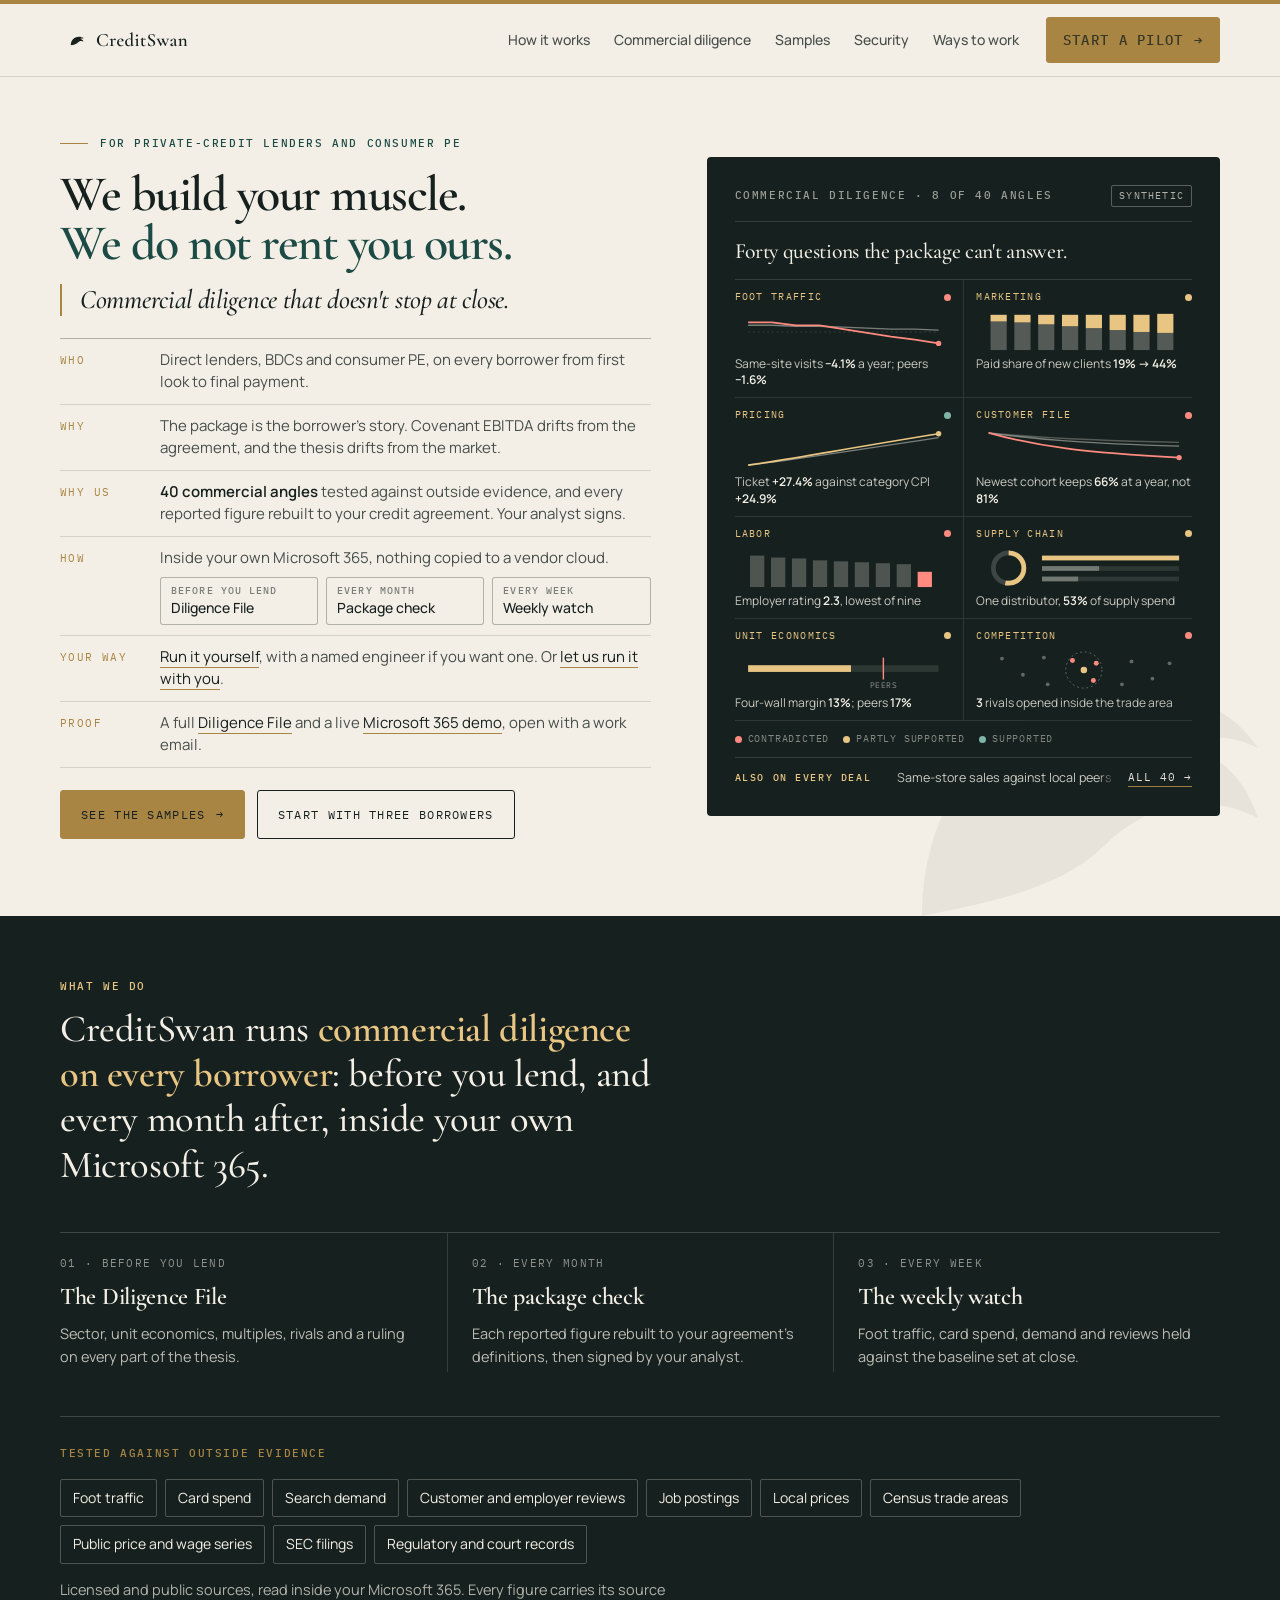
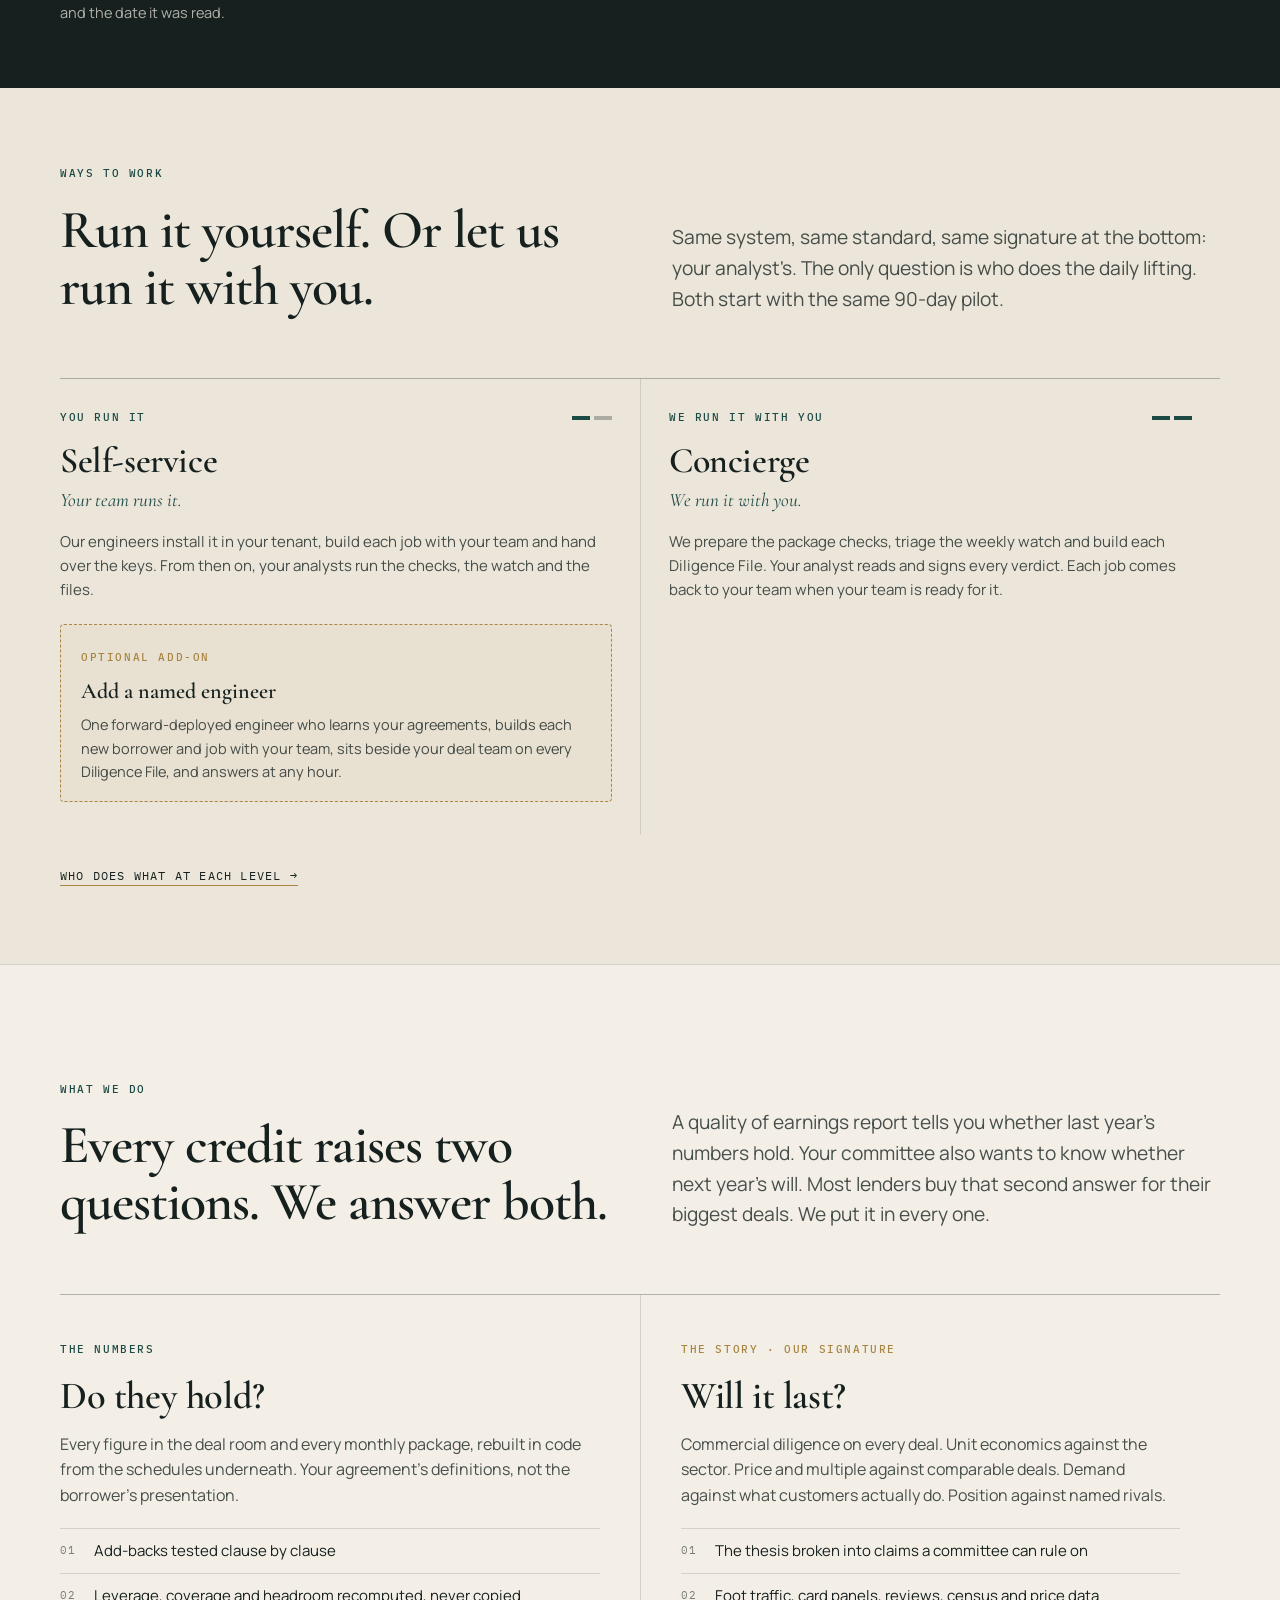
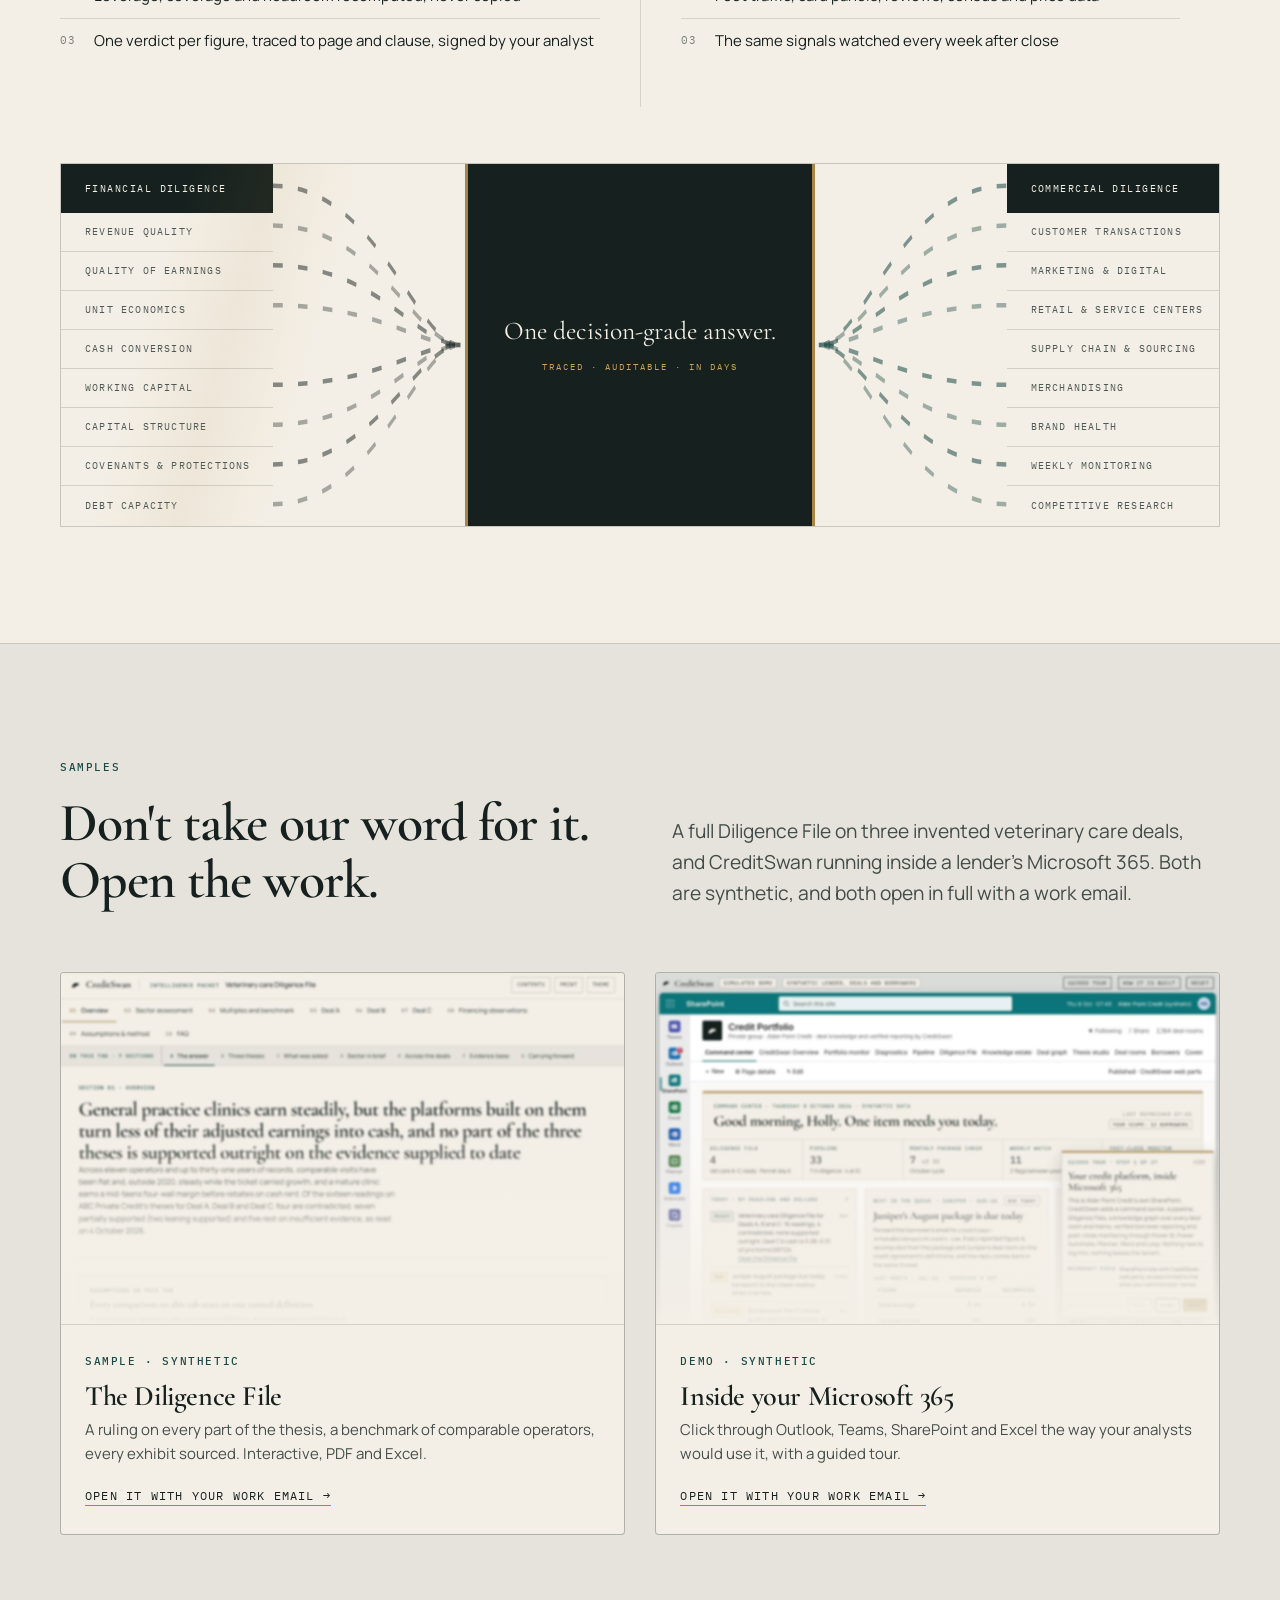
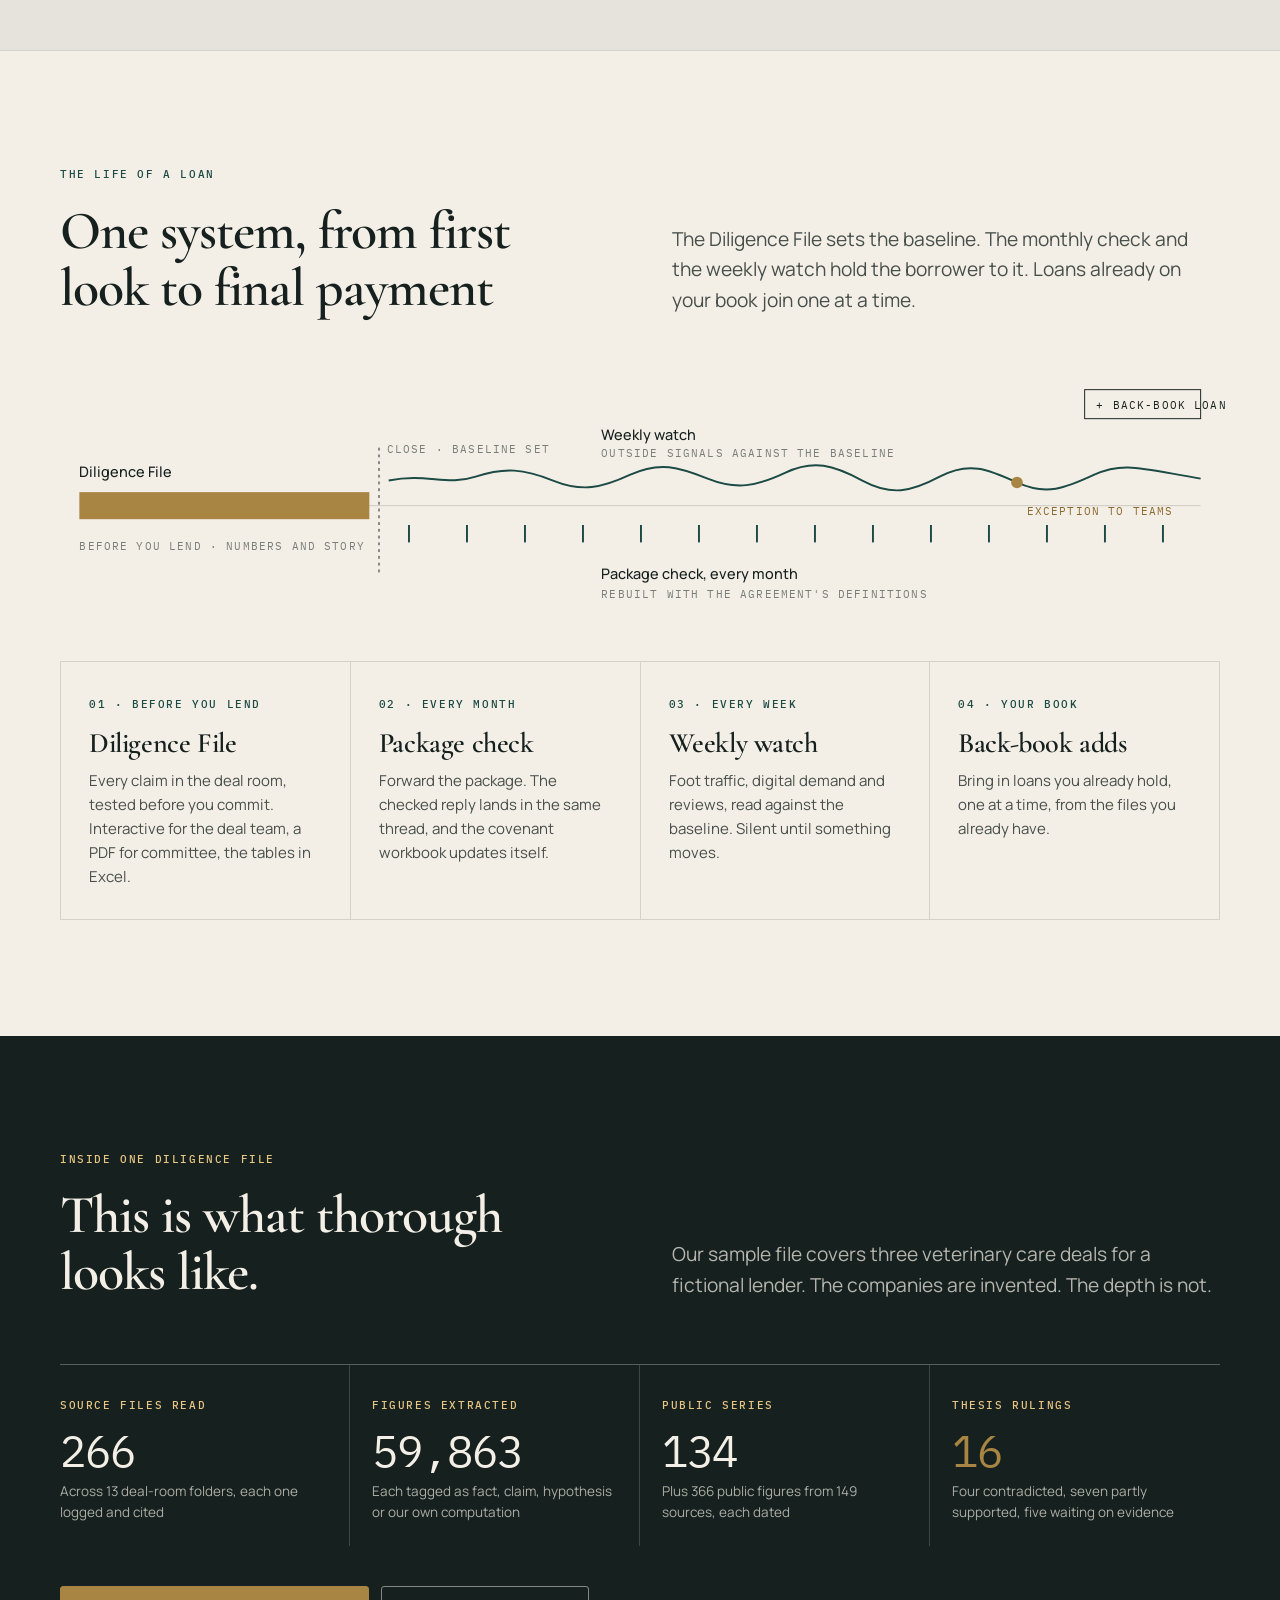
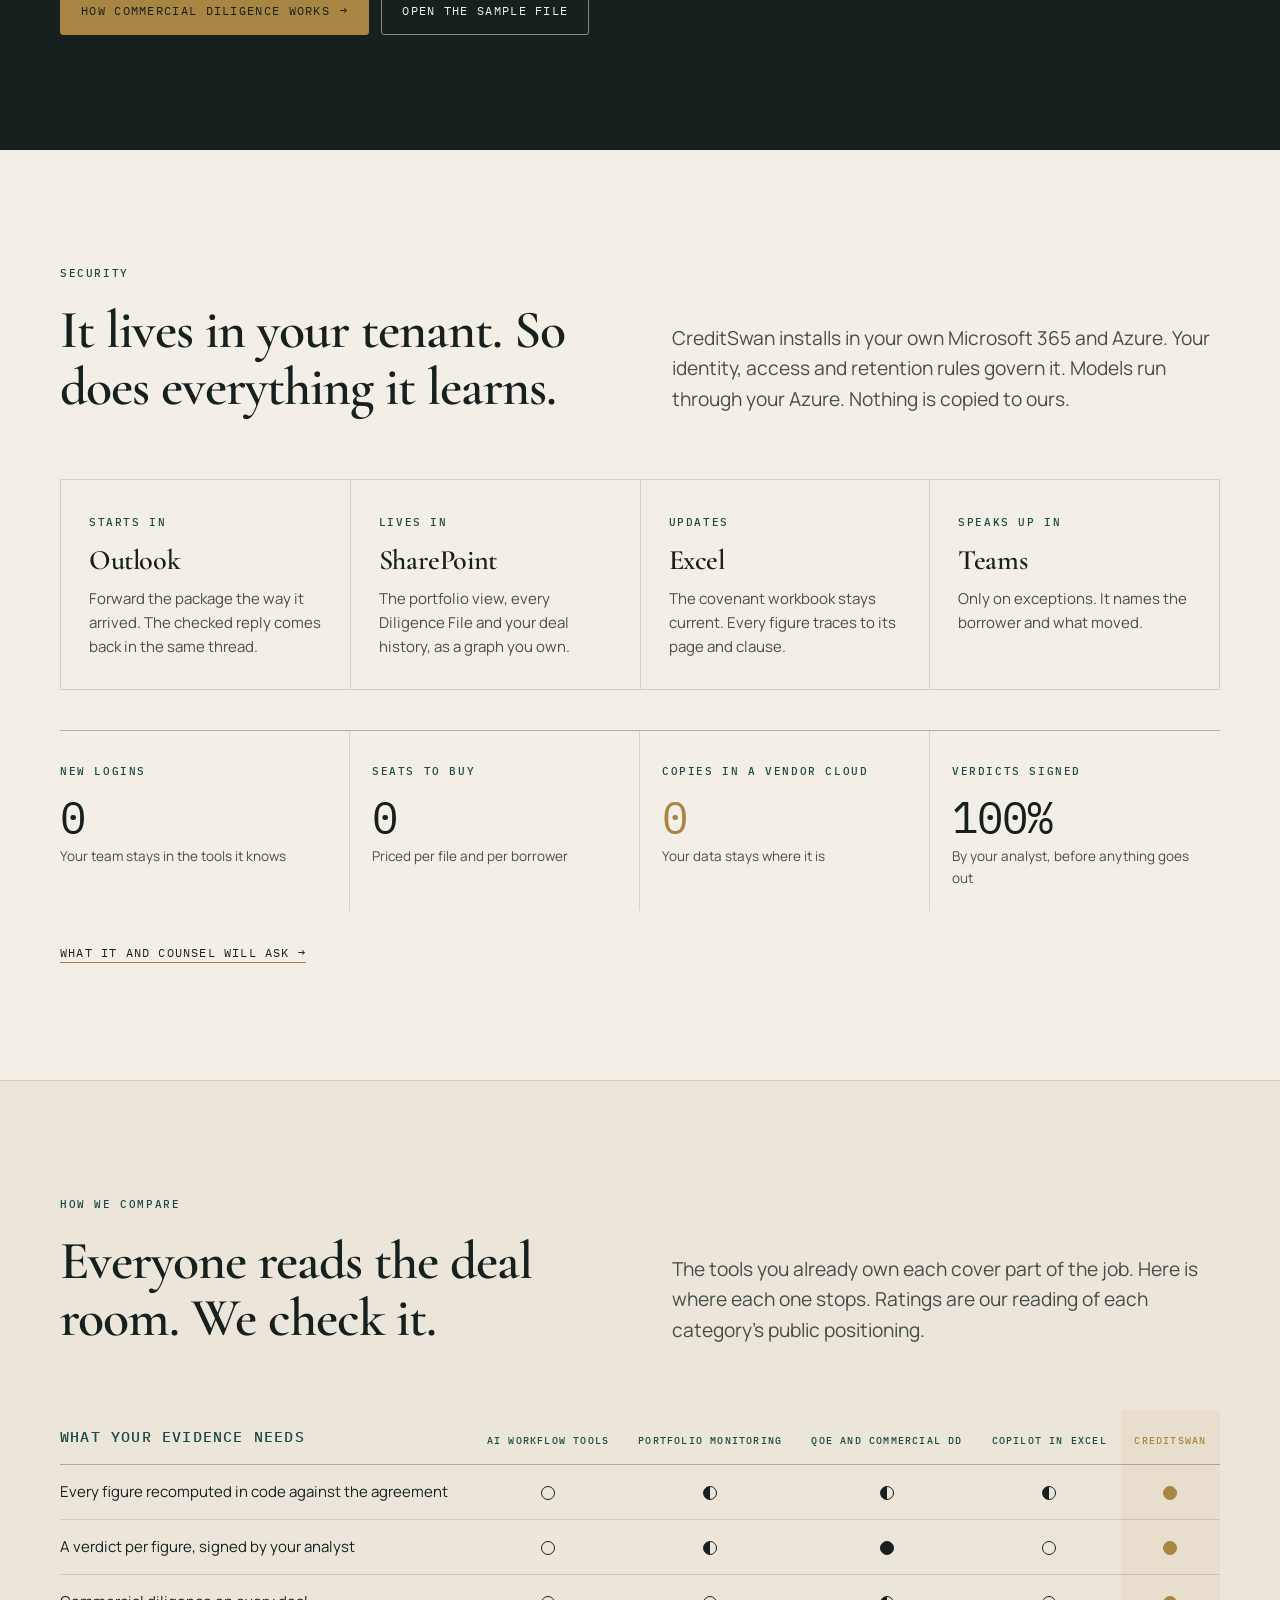
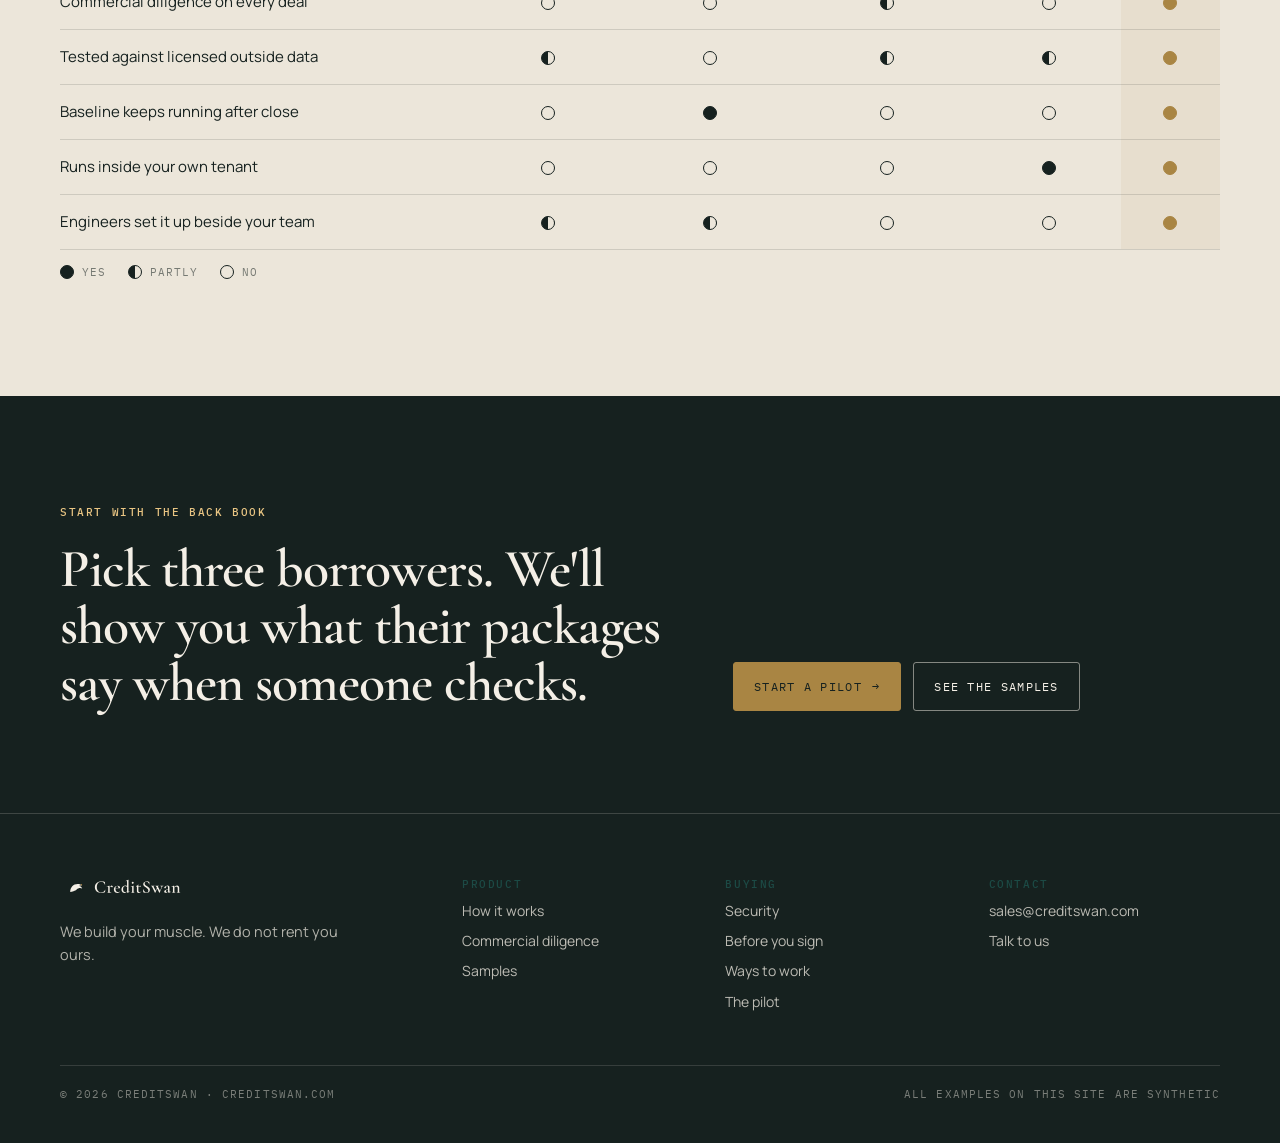
==== commit 371cff2c: "Add files via upload" ====
--- a/index.html
+++ b/index.html
@@ -1,99 +1,950 @@
-<!DOCTYPE html>
+<!doctype html>
 <html lang="en">
 <head>
 <meta charset="utf-8">
-<meta name="viewport" content="width=device-width, initial-scale=1">
-<title>CreditSwan — Commercial &amp; financial diligence for private capital</title>
-<meta name="description" content="Commercial and financial diligence run as one exercise. Every number traced to source, every commercial claim tested against the market — in a three-day median.">
-<link rel="canonical" href="https://www.creditswan.ai/">
-<meta name="robots" content="index,follow,max-image-preview:large,max-snippet:-1">
-<meta name="theme-color" content="#1C4A45">
-<meta property="og:type" content="website">
-<meta property="og:site_name" content="CreditSwan">
-<meta property="og:url" content="https://www.creditswan.ai/">
-<meta property="og:title" content="CreditSwan — Commercial &amp; financial diligence for private capital">
-<meta property="og:description" content="Commercial and financial diligence run as one exercise. Every number traced to source, every commercial claim tested against the market — in a three-day median.">
-<meta property="og:image" content="https://www.creditswan.ai/og-creditswan.png">
-<meta property="og:image:width" content="1200">
-<meta property="og:image:height" content="630">
-<meta property="og:image:alt" content="CreditSwan — credit intelligence for private capital">
-<meta name="twitter:card" content="summary_large_image">
-<meta name="twitter:title" content="CreditSwan — Commercial &amp; financial diligence for private capital">
-<meta name="twitter:description" content="Commercial and financial diligence, one exercise. Every number traced to source — in a three-day median.">
-<meta name="twitter:image" content="https://www.creditswan.ai/og-creditswan.png">
-<link rel="icon" href="icon.svg" type="image/svg+xml">
-<link rel="apple-touch-icon" href="apple-touch-icon.png">
-<link rel="preload" as="font" type="font/woff2" crossorigin href="fonts/CormorantGaramond-latin.woff2">
-<link rel="preload" as="font" type="font/woff2" crossorigin href="fonts/Manrope-latin.woff2">
-<link rel="preload" as="font" type="font/woff2" crossorigin href="fonts/IBMPlexMono-latin.woff2">
-<link rel="stylesheet" href="styles.css">
-<script type="application/ld+json">
-{
-  "@context": "https://schema.org",
-  "@type": "ProfessionalService",
-  "name": "CreditSwan",
-  "url": "https://www.creditswan.ai/",
-  "email": "accounts@creditswan.ai",
-  "description": "CreditSwan runs commercial diligence and financial diligence as one exercise for private equity sponsors and private lending funds. Every figure is traced to its source system and reconciled; every commercial claim — market position, marketing, supply chain, merchandising, competition — is tested against evidence. One decision-grade pack.",
-  "slogan": "Commercial and financial diligence for private capital",
-  "areaServed": "US",
-  "knowsAbout": ["Commercial due diligence","Financial due diligence","Quality of earnings","Revenue quality","Borrower underwriting","Covenant structuring","Capital structure analysis","Portfolio company monitoring","Unit economics","Cash conversion","Supply chain diligence","Merchandising analysis","Competitive and market research"],
-  "serviceType": ["Equity diligence","Credit underwriting","Ongoing surveillance and early warning"],
-  "audience": { "@type": "Audience", "audienceType": "Private equity sponsors and private credit funds" }
+<meta name="viewport" content="width=device-width, initial-scale=1, viewport-fit=cover">
+<meta name="robots" content="noindex">
+<meta name="color-scheme" content="light">
+<title>CreditSwan · We build your muscle. We do not rent you ours.</title>
+<meta name="description" content="The borrower tells the story. We check every number in it. Borrower reporting and commercial diligence for private credit, inside your own Microsoft 365.">
+<link rel="canonical" href="https://creditswan.com/">
+<meta property="og:url" content="https://creditswan.com/">
+<meta property="og:title" content="CreditSwan · We build your muscle. We do not rent you ours.">
+<link rel="icon" href="data:image/svg+xml,%3Csvg xmlns=%22http://www.w3.org/2000/svg%22 viewBox=%220 0 40 40%22%3E%3Cpath d=%22M8 30c0-9 6-16 15-16 4 0 7 1 9 4-2-1-4-1-6 0 3 0 5 2 6 5-4-2-8-1-11 2-3 3-8 4-13 5z%22 fill=%22%2316211F%22/%3E%3Ccircle cx=%2230.5%22 cy=%2215.5%22 r=%221.4%22 fill=%22%23A98543%22/%3E%3C/svg%3E">
+<link rel="preconnect" href="https://fonts.googleapis.com">
+<link rel="preconnect" href="https://fonts.gstatic.com" crossorigin>
+<link href="https://fonts.googleapis.com/css2?family=Cormorant+Garamond:ital,wght@0,500;0,600;1,500&family=Manrope:wght@400;500;700&family=IBM+Plex+Mono:wght@400;500&display=swap" rel="stylesheet">
+<style>
+:root{
+  --ink:#16211F;--cream:#F4EFE6;--gold:#A98543;--teal:#1C4A45;--gilt:#E9C583;--claret:#5C2B2E;--coral:#FF8A80;
+  --line:rgba(22,33,31,.14);--line-s:rgba(22,33,31,.30);--soft:rgba(22,33,31,.78);--faint:rgba(22,33,31,.55);
+  --tint:#ECE6DA;--tint2:#E5E3DB;
+  --serif:'Cormorant Garamond',Georgia,serif;--sans:'Manrope',-apple-system,'Segoe UI',sans-serif;--mono:'IBM Plex Mono',ui-monospace,Menlo,monospace;
+  --ease:cubic-bezier(.2,.7,.2,1);--max:1240px;--gut:clamp(16px,4vw,40px)
 }
-</script>
+*{box-sizing:border-box;margin:0;padding:0}
+html,body{min-height:100%}
+html{scroll-behavior:smooth;-webkit-text-size-adjust:100%}
+body{background:var(--cream);color:var(--ink);font-family:var(--sans);font-size:16px;line-height:1.6;-webkit-font-smoothing:antialiased;overflow-x:hidden}
+a{color:inherit}
+img,svg{display:block;max-width:100%}
+button{font:inherit;color:inherit;background:none;border:0;cursor:pointer}
+:focus-visible{outline:2px solid var(--gold);outline-offset:2px}
+.wrap{max-width:var(--max);margin:0 auto;padding:0 var(--gut)}
+.label{font-family:var(--mono);font-size:11px;letter-spacing:1.6px;text-transform:uppercase;color:var(--teal);font-weight:500}
+.label.gold{color:var(--gold)}
+.label.faint{color:var(--faint)}
+.mono{font-family:var(--mono)}
+h1,h2,h3,.serif{font-family:var(--serif);font-weight:600;letter-spacing:-.6px;line-height:1.06}
+h1{font-size:clamp(44px,6.6vw,88px);letter-spacing:-1.5px;line-height:.98}
+h2{font-size:clamp(32px,4.2vw,54px);letter-spacing:-1px}
+h3{font-size:clamp(23px,2.2vw,29px);letter-spacing:-.4px;line-height:1.12}
+p{max-width:68ch}
+.lede{font-size:clamp(17px,1.5vw,19.5px);color:var(--soft);line-height:1.6}
+.muted{color:var(--soft)}
+.faint{color:var(--faint)}
+em.it{font-family:var(--serif);font-style:italic;font-weight:500;font-size:1.08em}
+.btn{display:inline-flex;align-items:center;gap:10px;font-family:var(--mono);font-size:12px;letter-spacing:1.3px;text-transform:uppercase;padding:14px 20px;border-radius:3px;text-decoration:none;border:1px solid var(--ink);transition:background .2s var(--ease),color .2s var(--ease),border-color .2s var(--ease);white-space:nowrap}
+.btn-gold{background:var(--gold);border-color:var(--gold);color:var(--ink)}
+.btn-gold:hover{background:var(--gilt);border-color:var(--gilt)}
+.btn-line:hover{background:var(--ink);color:var(--cream)}
+.btn .arr{transition:transform .2s var(--ease)}
+.btn:hover .arr{transform:translateX(3px)}
+.ink .btn-line{border-color:rgba(244,239,230,.5);color:var(--cream)}
+.ink .btn-line:hover{background:var(--cream);color:var(--ink)}
+.tlink{font-family:var(--mono);font-size:12px;letter-spacing:1.2px;text-transform:uppercase;text-decoration:none;border-bottom:1px solid var(--gold);padding-bottom:2px}
+.tlink:hover{color:var(--gold)}
+
+/* Header */
+.goldrule{height:4px;background:var(--gold)}
+header.top{position:sticky;top:0;z-index:50;background:rgba(244,239,230,.97);border-bottom:1px solid var(--line)}
+.top .wrap{display:flex;align-items:center;gap:28px;height:72px}
+.brand{display:flex;align-items:center;text-decoration:none;color:var(--ink);flex:none}
+.lockup{height:36px;width:auto;display:block}
+nav.primary{display:flex;align-items:center;gap:2px;margin-left:auto}
+nav.primary a{font-size:14px;font-weight:500;color:var(--soft);text-decoration:none;padding:8px 11px;position:relative;white-space:nowrap}
+nav.primary a:hover{color:var(--ink)}
+nav.primary a[aria-current=page]{color:var(--ink)}
+nav.primary a[aria-current=page]::after{content:"";position:absolute;left:11px;right:11px;bottom:-1px;height:2px;background:var(--gold)}
+nav.primary .btn{margin-left:14px;padding:11px 16px}
+nav.primary .btn::after{display:none}
+.menu{display:none;margin-left:auto;font-family:var(--mono);font-size:12px;letter-spacing:1.3px;text-transform:uppercase;border:1px solid var(--line-s);padding:9px 12px;border-radius:3px}
+@media (max-width:1120px){
+  .menu{display:block}
+  nav.primary{display:none;position:absolute;left:0;right:0;top:100%;background:var(--cream);border-bottom:1px solid var(--line);flex-direction:column;align-items:stretch;padding:10px var(--gut) 22px;gap:0}
+  nav.primary.open{display:flex}
+  nav.primary a{padding:13px 0;border-bottom:1px solid var(--line);font-size:16px}
+  nav.primary a[aria-current=page]::after{left:0;right:auto;width:28px}
+  nav.primary .btn{margin:16px 0 0;justify-content:center;border-bottom:1px solid var(--gold)}
+}
+
+/* Sections */
+section.band{padding:clamp(64px,9vw,120px) 0;position:relative}
+section.band.tight{padding:clamp(48px,6vw,80px) 0}
+section.band+section.band{border-top:1px solid var(--line)}
+section.band.ink+section.band,section.band+section.band.ink{border-top:0}
+.ink{background:var(--ink);color:var(--cream)}
+.ink .label{color:var(--gilt)}
+.ink .muted,.ink .lede{color:rgba(244,239,230,.72)}
+.ink .faint{color:rgba(244,239,230,.45)}
+.teal{background:var(--tint)}
+.head{display:grid;grid-template-columns:minmax(0,1fr) minmax(0,1fr);gap:24px 64px;align-items:end;margin-bottom:clamp(36px,5vw,64px)}
+.head .label{display:block;margin-bottom:18px}
+.head.single{grid-template-columns:minmax(0,1fr);max-width:900px}
+@media (max-width:860px){.head{grid-template-columns:minmax(0,1fr)}}
+.grid{display:grid;gap:0}
+.g2{grid-template-columns:repeat(2,minmax(0,1fr))}
+.g3{grid-template-columns:repeat(3,minmax(0,1fr))}
+.g4{grid-template-columns:repeat(4,minmax(0,1fr))}
+@media (max-width:980px){.g4{grid-template-columns:repeat(2,minmax(0,1fr))}.g3{grid-template-columns:minmax(0,1fr)}}
+@media (max-width:640px){.g2,.g4{grid-template-columns:minmax(0,1fr)}}
+.cell{padding:28px 28px 30px;border-top:1px solid var(--line);border-left:1px solid var(--line)}
+.ruled{border-right:1px solid var(--line);border-bottom:1px solid var(--line)}
+.ink .cell,.ink .ruled{border-color:rgba(244,239,230,.18)}
+.cell h3{margin:12px 0 10px}
+.cell p{font-size:15px;color:var(--soft)}
+.ink .cell p{color:rgba(244,239,230,.72)}
+
+/* Reveal motion */
+.rv{opacity:0;transform:translateY(16px);transition:opacity .7s var(--ease),transform .7s var(--ease);transition-delay:calc(var(--i,0)*70ms)}
+.rv.in{opacity:1;transform:none}
+.draw{stroke-dasharray:var(--len,1200);stroke-dashoffset:var(--len,1200);transition:stroke-dashoffset 1.4s var(--ease);transition-delay:calc(var(--i,0)*90ms)}
+.in .draw,.draw.in{stroke-dashoffset:0}
+.grow{transform:scaleX(0);transform-origin:left center;transition:transform .9s var(--ease);transition-delay:calc(var(--i,0)*45ms)}
+.in .grow{transform:scaleX(1)}
+.growy{transform:scaleY(0);transform-box:fill-box;transform-origin:bottom;transition:transform .8s var(--ease);transition-delay:calc(var(--i,0)*45ms)}
+.in .growy{transform:scaleY(1)}
+.pop{opacity:0;transition:opacity .5s var(--ease);transition-delay:calc(300ms + var(--i,0)*60ms)}
+.in .pop{opacity:1}
+@media (prefers-reduced-motion:reduce){
+  html{scroll-behavior:auto}
+  .rv,.draw,.grow,.growy,.pop{transition:none!important;opacity:1!important;transform:none!important;stroke-dashoffset:0!important}
+}
+
+/* Hero */
+.hero{padding:clamp(56px,7vw,96px) 0 clamp(64px,8vw,104px);position:relative;overflow:hidden}
+.hero .wrap{display:grid;grid-template-columns:minmax(0,1.15fr) minmax(0,1fr);gap:56px;align-items:center}
+@media (max-width:1020px){.hero .wrap{grid-template-columns:minmax(0,1fr)}}
+.hero .eyebrow{display:flex;align-items:center;gap:12px;margin-bottom:26px}
+.hero .eyebrow::before{content:"";width:28px;height:1px;background:var(--gold)}
+.hero h1{font-size:clamp(42px,4.3vw,64px)}
+.hero h1 .l2{display:block;color:var(--teal)}
+.hero .sub{font-family:var(--serif);font-style:italic;font-weight:500;font-size:clamp(24px,2.6vw,33px);line-height:1.18;margin-top:26px;color:var(--ink);letter-spacing:-.3px;max-width:26ch;padding-left:18px;border-left:2px solid var(--gold)}
+.cov{background:var(--ink);color:var(--cream);border-radius:4px;padding:clamp(20px,2.4vw,30px);position:relative}
+.cov .label{color:rgba(244,239,230,.6)}.cov .label.gold{color:var(--gilt)}.cov .label.faint{color:rgba(244,239,230,.5)}
+.cov-top{display:flex;justify-content:space-between;align-items:center;gap:12px;padding-bottom:14px;border-bottom:1px solid rgba(244,239,230,.14)}
+.cov .syn{font-family:var(--mono);font-size:10px;letter-spacing:1.2px;text-transform:uppercase;border:1px solid rgba(244,239,230,.3);color:rgba(244,239,230,.7);padding:2px 7px;border-radius:2px}
+.cov-metric{font-family:var(--serif);font-size:22px;font-weight:500;margin-top:18px}
+.cov-nums{display:flex;align-items:flex-end;gap:clamp(14px,2vw,26px);margin-top:8px}
+.cov-nums div:not(.arrow){display:flex;flex-direction:column;gap:2px}
+.cov-nums b{font-family:var(--serif);font-weight:600;font-size:clamp(48px,5vw,68px);line-height:1;letter-spacing:-1px}
+.cov-nums .was{color:rgba(244,239,230,.45);text-decoration:line-through;text-decoration-thickness:2px;text-decoration-color:rgba(244,239,230,.35)}
+.cov-nums .now{color:var(--gilt)}
+.cov-nums .arrow{font-family:var(--mono);font-size:22px;color:rgba(244,239,230,.4);padding-bottom:12px}
+.cov .track{margin:22px 0 4px}
+.cov .scale{position:relative;height:16px;font-family:var(--mono);font-size:10px;color:rgba(244,239,230,.45)}
+.cov .scale span{position:absolute;transform:translateX(-50%)}
+.cov .scale span:first-child{transform:none}.cov .scale span:last-child{transform:translateX(-100%)}
+.cov .rail{position:relative;height:10px;background:rgba(244,239,230,.1);border-radius:2px;margin-top:6px}
+.cov .room{position:absolute;top:0;bottom:0;left:45%;right:25%;background:rgba(233,197,131,.28);transition:left 1.4s var(--ease) .5s}
+.cov .limit{position:absolute;top:-6px;bottom:-6px;left:75%;width:2px;background:var(--coral)}
+.cov .mk{position:absolute;top:-5px;width:20px;height:20px;border-radius:50%;margin-left:-10px;left:45%}
+.cov .mk.rep{border:2px solid rgba(244,239,230,.5);background:var(--ink)}
+.cov .mk.chk{background:var(--gilt);transition:left 1.4s var(--ease) .5s;box-shadow:0 0 0 4px var(--ink)}
+.cov.in .mk.chk,.cov.in .room{left:70%}
+.cov .tags2{position:relative;height:18px;margin-top:10px;font-family:var(--mono);font-size:10px;letter-spacing:1px;text-transform:uppercase}
+.cov .tags2 span{position:absolute;white-space:nowrap}
+.cov .t-rep{left:45%;transform:translateX(-50%);color:rgba(244,239,230,.55)}
+.cov .t-chk{left:70%;transform:translateX(-100%);color:var(--gilt);opacity:0;transition:opacity .4s 1.6s}
+.cov.in .t-chk{opacity:1}
+.cov .t-rep{transition:opacity .3s 1.2s}.cov.in .t-rep{opacity:0}
+.cov .t-lim{left:75%;margin-left:8px;color:var(--coral)}
+.cov-head{display:flex;justify-content:space-between;align-items:baseline;gap:12px;margin-top:18px;padding-top:14px;border-top:1px solid rgba(244,239,230,.14)}
+.cov-head .mono{font-size:15px}.cov-head s{color:rgba(244,239,230,.45)}.cov-head b{color:var(--coral);font-weight:500;margin-left:6px}
+.cov .receipts{list-style:none;margin-top:12px}
+.cov .receipts li{display:grid;grid-template-columns:66px minmax(0,1fr) auto;gap:12px;align-items:baseline;padding:9px 0;border-top:1px dashed rgba(244,239,230,.14);font-size:13.5px;color:rgba(244,239,230,.82);opacity:0;transform:translateY(6px);transition:opacity .5s var(--ease),transform .5s var(--ease)}
+.cov.in .receipts li{opacity:1;transform:none}
+.cov.in .receipts li:nth-child(1){transition-delay:1.8s}.cov.in .receipts li:nth-child(2){transition-delay:2.05s}.cov.in .receipts li:nth-child(3){transition-delay:2.3s}
+.cov .receipts b{color:var(--gilt);font-weight:500}
+.cov .receipts em{font-style:normal;font-size:10.5px;color:rgba(244,239,230,.5);white-space:nowrap}
+.cov-foot{display:flex;justify-content:space-between;gap:12px;flex-wrap:wrap;margin-top:12px;padding-top:12px;border-top:1px solid rgba(244,239,230,.14);font-family:var(--mono);font-size:10.5px;letter-spacing:.8px;text-transform:uppercase;color:rgba(244,239,230,.5)}
+@media (max-width:560px){.cov .receipts li{grid-template-columns:58px minmax(0,1fr)}.cov .receipts em{grid-column:2}}
+@media (prefers-reduced-motion:reduce){.cov .mk.chk,.cov .room{left:70%;transition:none}.cov .receipts li,.cov .t-chk{opacity:1;transform:none;transition:none}.cov .t-rep{opacity:0}}
+table.cmp.dark th{color:var(--gilt);border-bottom-color:rgba(244,239,230,.3)}
+table.cmp.dark td{color:rgba(244,239,230,.78);border-bottom-color:rgba(244,239,230,.14)}
+table.cmp.dark td:first-child{color:var(--cream)}
+.hero .lede{margin-top:22px}
+.cta-row{display:flex;flex-wrap:wrap;gap:12px;margin-top:34px}
+.jobs-chips{display:flex;flex-wrap:wrap;gap:0;margin-top:40px;border-top:1px solid var(--line)}
+.jobs-chips a{flex:1 1 140px;padding:14px 16px 0 0;text-decoration:none}
+.jobs-chips a b{display:block;font-weight:500;font-size:14.5px}
+.jobs-chips a span{font-family:var(--mono);font-size:10.5px;letter-spacing:1.3px;text-transform:uppercase;color:var(--faint)}
+.jobs-chips a:hover b{color:var(--gold)}
+.watermark{position:absolute;right:-90px;bottom:-140px;width:560px;opacity:.05;pointer-events:none;color:var(--ink)}
+
+/* Product cards */
+.card{background:var(--cream);border:1px solid var(--line-s);border-radius:4px;position:relative}
+.card .bar{display:flex;align-items:center;gap:10px;padding:11px 16px;border-bottom:1px solid var(--line);font-family:var(--mono);font-size:10.5px;letter-spacing:1.2px;text-transform:uppercase;color:var(--faint)}
+.card .bar .dot{width:7px;height:7px;border-radius:50%;background:var(--teal)}
+.card .bar .tag{margin-left:auto;border:1px solid var(--line-s);padding:2px 7px;border-radius:2px;color:var(--soft)}
+.card .body{padding:18px 20px 20px;overflow-x:auto}
+.mail-from{font-size:12.5px;color:var(--faint)}
+.mail-subj{font-weight:700;font-size:15px;margin:3px 0 10px}
+.mail-p{font-size:14px;color:var(--soft);line-height:1.55;margin-bottom:14px}
+table.t{width:100%;border-collapse:collapse;font-size:13.5px}
+table.t th{font-family:var(--mono);font-size:10px;letter-spacing:1.3px;text-transform:uppercase;color:var(--teal);font-weight:500;text-align:left;padding:8px 8px 8px 0;border-bottom:1px solid var(--line-s)}
+table.t td{padding:9px 8px 9px 0;border-bottom:1px solid var(--line);vertical-align:top}
+table.t .n{font-family:var(--mono);text-align:right;white-space:nowrap}
+table.t th.n{text-align:right}
+table.t tr:last-child td{border-bottom:0}
+.v{display:inline-flex;align-items:center;gap:7px;font-family:var(--mono);font-size:10.5px;letter-spacing:.9px;text-transform:uppercase;white-space:nowrap}
+.v::before{content:"";width:7px;height:7px;border-radius:50%;background:currentColor;flex:none}
+.v-ok{color:var(--teal)}.v-part{color:#8A6A2F}.v-no{color:var(--claret)}.v-ins{color:var(--faint)}
+.v-part::before{background:var(--gilt);box-shadow:inset 0 0 0 1px #8A6A2F}
+.ink .v-ok{color:#8FC2B8}.ink .v-no{color:var(--coral)}.ink .v-part{color:var(--gilt)}
+.rc{position:relative;display:inline-block}
+.recompute .rc .old{animation:fadeOld 2.6s var(--ease) forwards;animation-delay:calc(.5s + var(--i,0)*.18s)}
+.rc .new{position:absolute;right:0;top:0;opacity:0}
+.recompute .rc .new{animation:fadeNew 2.6s var(--ease) forwards;animation-delay:calc(.5s + var(--i,0)*.18s)}
+@keyframes fadeOld{0%,30%{opacity:1}55%,100%{opacity:0}}
+@keyframes fadeNew{0%,40%{opacity:0}65%,100%{opacity:1}}
+@media (prefers-reduced-motion:reduce){.recompute .rc .old{animation:none;opacity:0}.recompute .rc .new{animation:none;opacity:1}}
+.foot-note{display:flex;justify-content:space-between;gap:10px;flex-wrap:wrap;margin-top:12px;padding-top:12px;border-top:1px solid var(--line);font-family:var(--mono);font-size:10px;letter-spacing:1px;text-transform:uppercase;color:var(--faint)}
+
+/* Two questions */
+.twoq{display:grid;grid-template-columns:minmax(0,1fr) minmax(0,1fr);border-top:1px solid var(--line-s)}
+.twoq>div{padding:40px 40px 44px 0}
+.twoq>div+div{padding-left:40px;border-left:1px solid var(--line)}
+@media (max-width:820px){.twoq{grid-template-columns:minmax(0,1fr)}.twoq>div{padding:32px 0}.twoq>div+div{padding-left:0;border-left:0;border-top:1px solid var(--line)}}
+.twoq h3{font-size:clamp(28px,3vw,40px);margin:14px 0 14px}
+.twoq ul{list-style:none;margin-top:20px}
+.twoq li{padding:10px 0;border-top:1px solid var(--line);font-size:15px;display:flex;gap:12px}
+.twoq li .mono{color:var(--faint);font-size:11px;letter-spacing:1px;padding-top:3px;min-width:22px}
+
+/* Lifecycle */
+.life{margin-top:8px}
+.life svg{width:100%;height:auto;overflow:visible}
+.life text{font-family:var(--mono);font-size:11px;letter-spacing:1.2px;text-transform:uppercase;fill:var(--faint)}
+.life .tl{font-family:var(--sans);font-size:15px;letter-spacing:0;text-transform:none;fill:var(--ink);font-weight:500}
+.life-mob{display:none}
+@media (max-width:760px){.life svg{display:none}.life-mob{display:block}}
+
+/* Stat strip */
+.stats{display:grid;grid-template-columns:repeat(4,minmax(0,1fr));border-top:1px solid var(--line-s)}
+.stats>div{padding:26px 20px 22px 0;border-right:1px solid var(--line)}
+.stats>div+div{padding-left:22px}
+.stats>div:last-child{border-right:0}
+.stats .k{font-family:var(--mono);font-size:clamp(30px,3.4vw,46px);font-weight:400;letter-spacing:-1px;line-height:1;display:block;margin:12px 0 8px}
+.stats .k.g{color:var(--gold)}
+.stats p{font-size:13.5px;color:var(--soft)}
+.ink .stats{border-color:rgba(244,239,230,.3)}
+.ink .stats>div{border-color:rgba(244,239,230,.18)}
+.ink .stats p{color:rgba(244,239,230,.68)}
+@media (max-width:860px){.stats{grid-template-columns:repeat(2,minmax(0,1fr))}.stats>div:nth-child(2){border-right:0}.stats>div:nth-child(3){padding-left:0}.stats>div:nth-child(n+3){border-top:1px solid var(--line)}}
+
+/* Tenant diagram */
+.tenant{border:1px solid rgba(244,239,230,.3);border-radius:4px;padding:26px;position:relative}
+.tenant .tlabel{position:absolute;top:-9px;left:20px;background:var(--ink);padding:0 10px}
+.apps{display:grid;grid-template-columns:repeat(4,minmax(0,1fr));gap:12px}
+@media (max-width:760px){.apps{grid-template-columns:repeat(2,minmax(0,1fr))}}
+.app{border:1px solid rgba(244,239,230,.18);border-radius:3px;padding:16px;background:rgba(244,239,230,.04)}
+.app .ic{width:30px;height:30px;border-radius:4px;display:grid;place-items:center;font-family:var(--sans);font-weight:700;font-size:14px;color:#fff;margin-bottom:12px}
+.app b{display:block;font-weight:500;font-size:15px}
+.app span{font-size:13px;color:rgba(244,239,230,.65)}
+.engine{margin-top:12px;display:grid;grid-template-columns:repeat(3,minmax(0,1fr));gap:12px}
+@media (max-width:760px){.engine{grid-template-columns:minmax(0,1fr)}}
+.engine div{border:1px dashed rgba(233,197,131,.45);border-radius:3px;padding:14px 16px}
+.engine b{display:block;font-weight:500;font-size:14.5px;color:var(--gilt)}
+.engine span{font-size:13px;color:rgba(244,239,230,.65)}
+.flows{display:grid;grid-template-columns:repeat(3,minmax(0,1fr));gap:0;margin-top:40px;border-top:1px solid rgba(244,239,230,.18)}
+.flows>div{padding:22px 22px 0 0}
+.flows>div+div{padding-left:22px;border-left:1px solid rgba(244,239,230,.18)}
+.flows b{display:block;font-weight:500;margin:8px 0 6px;font-size:16px}
+.flows p{font-size:14.5px;color:rgba(244,239,230,.7)}
+@media (max-width:820px){.flows{grid-template-columns:minmax(0,1fr)}.flows>div+div{padding-left:0;border-left:0;border-top:1px solid rgba(244,239,230,.18);margin-top:18px}}
+
+/* Matrix */
+.mx-wrap{overflow-x:auto;-webkit-overflow-scrolling:touch}
+table.mx{width:100%;border-collapse:collapse;min-width:720px}
+table.mx th,table.mx td{padding:15px 12px;border-bottom:1px solid var(--line);text-align:center;font-size:14px}
+table.mx th{font-family:var(--mono);font-size:10px;letter-spacing:1.2px;text-transform:uppercase;color:var(--teal);font-weight:500;vertical-align:bottom;border-bottom:1px solid var(--line-s)}
+table.mx td:first-child,table.mx th:first-child{text-align:left;padding-left:0;font-size:15px}
+table.mx .us{background:rgba(169,133,67,.08)}
+table.mx th.us{color:var(--gold)}
+.hb{display:inline-block;width:14px;height:14px;border-radius:50%;border:1.5px solid var(--ink);vertical-align:middle}
+.hb.f{background:var(--ink)}
+.hb.h{background:linear-gradient(90deg,var(--ink) 50%,transparent 50%)}
+.hb.us{border-color:var(--gold)}.hb.us.f{background:var(--gold)}
+.legend{display:flex;gap:22px;flex-wrap:wrap;margin-top:14px;font-family:var(--mono);font-size:10.5px;letter-spacing:1px;text-transform:uppercase;color:var(--faint)}
+.legend span{display:inline-flex;align-items:center;gap:8px}
+
+/* Ladder */
+.ladder{display:grid;grid-template-columns:repeat(2,minmax(0,1fr));gap:0;border-top:1px solid var(--line-s);position:relative}
+.ladder>div{padding:30px 28px 32px 0;position:relative}
+.ladder>div+div{padding-left:28px;border-left:1px solid var(--line)}
+@media (max-width:900px){.ladder{grid-template-columns:minmax(0,1fr)}.ladder>div{padding:28px 0}.ladder>div+div{padding-left:0;border-left:0;border-top:1px solid var(--line)}}
+.ladder .lvl{display:flex;align-items:center;justify-content:space-between}
+.ladder .pips{display:flex;gap:4px}
+.ladder .pips i{width:18px;height:4px;background:var(--line-s)}
+.ladder .pips i.on{background:var(--teal)}
+.ladder .rec .pips i.on{background:var(--gold)}
+.ladder h3{margin:14px 0 4px;font-size:clamp(28px,2.8vw,36px)}
+.ladder .who{font-family:var(--serif);font-style:italic;font-size:19px;color:var(--teal);margin-bottom:14px}
+.ladder p{font-size:15px;color:var(--soft)}
+.ladder ul{list-style:none;margin-top:18px}
+.ladder li{font-size:14px;padding:9px 0;border-top:1px solid var(--line);display:flex;gap:10px}
+.ladder li::before{content:"";width:6px;height:6px;border-radius:50%;background:var(--teal);margin-top:8px;flex:none}
+.ladder .tag{font-family:var(--mono);font-size:10px;letter-spacing:1.2px;text-transform:uppercase;color:var(--gold);border:1px solid var(--gold);padding:3px 7px;border-radius:2px}
+.callout{border-left:3px solid var(--gold);background:rgba(169,133,67,.07);padding:22px 26px;margin-top:40px}
+.callout.teal{border-color:var(--teal);background:rgba(28,74,69,.06)}
+.callout .label{display:block;margin-bottom:8px}
+.callout p{font-size:15.5px}
+
+/* Footer CTA */
+.cta-band{padding:clamp(64px,8vw,104px) 0}
+.cta-band .wrap{display:grid;grid-template-columns:minmax(0,1.3fr) minmax(0,1fr);gap:40px;align-items:end}
+@media (max-width:860px){.cta-band .wrap{grid-template-columns:minmax(0,1fr)}}
+footer.site{border-top:1px solid rgba(244,239,230,.18);background:var(--ink);color:var(--cream);padding:56px 0 40px}
+footer.site .cols{display:grid;grid-template-columns:minmax(0,1.6fr) repeat(3,minmax(0,1fr));gap:32px}
+@media (max-width:820px){footer.site .cols{grid-template-columns:minmax(0,1fr) minmax(0,1fr)}footer.site .cols>div:first-child{grid-column:1/-1}}
+footer.site a{display:block;text-decoration:none;color:rgba(244,239,230,.75);font-size:14px;padding:4px 0}
+footer.site a:hover{color:var(--gilt)}
+footer.site .lockup{height:34px;color:var(--cream)}
+footer.site .base{display:flex;justify-content:space-between;flex-wrap:wrap;gap:12px;margin-top:48px;padding-top:20px;border-top:1px solid rgba(244,239,230,.14);font-family:var(--mono);font-size:10.5px;letter-spacing:1.1px;text-transform:uppercase;color:rgba(244,239,230,.45)}
+
+/* Page heads */
+.phead{padding:clamp(56px,7vw,96px) 0 clamp(40px,5vw,64px);position:relative;overflow:hidden}
+.phead .label{display:block;margin-bottom:22px}
+.phead h1{font-size:clamp(40px,5.2vw,72px);max-width:21ch}
+.phead .lede{margin-top:24px;max-width:62ch}
+.crumbs{display:flex;gap:10px;flex-wrap:wrap;margin-top:32px}
+.crumbs a{font-family:var(--mono);font-size:11px;letter-spacing:1.2px;text-transform:uppercase;text-decoration:none;border:1px solid var(--line-s);padding:8px 12px;border-radius:3px;color:var(--soft)}
+.crumbs a:hover{border-color:var(--ink);color:var(--ink)}
+
+/* Jobs detail */
+.job{display:grid;grid-template-columns:minmax(0,.9fr) minmax(0,1.1fr);gap:56px;padding:56px 0;border-top:1px solid var(--line)}
+.job:first-of-type{border-top:1px solid var(--line-s)}
+@media (max-width:900px){.job{grid-template-columns:minmax(0,1fr);gap:28px}}
+.job .num{font-family:var(--mono);font-size:12px;letter-spacing:1.5px;color:var(--gold)}
+.job h2{font-size:clamp(34px,3.6vw,48px);margin:12px 0 16px}
+.job p{color:var(--soft);margin-bottom:14px}
+.facts{display:grid;grid-template-columns:repeat(3,minmax(0,1fr));border-top:1px solid var(--line);margin-top:22px}
+.facts div{padding:14px 14px 0 0}
+.facts div+div{padding-left:14px;border-left:1px solid var(--line)}
+.facts b{display:block;font-weight:500;font-size:14px;margin-top:6px}
+@media (max-width:560px){.facts{grid-template-columns:minmax(0,1fr)}.facts div+div{padding-left:0;border-left:0;border-top:1px solid var(--line);margin-top:12px}}
+
+/* Commercial modules */
+.mods{display:grid;grid-template-columns:repeat(2,minmax(0,1fr));border-top:1px solid var(--line-s)}
+@media (max-width:860px){.mods{grid-template-columns:minmax(0,1fr)}}
+.mod{padding:30px 30px 30px 0;border-bottom:1px solid var(--line)}
+.mod:nth-child(even){padding-left:30px;padding-right:0;border-left:1px solid var(--line)}
+@media (max-width:860px){.mod,.mod:nth-child(even){padding:28px 0;border-left:0}}
+.mod .top{display:flex;justify-content:space-between;align-items:baseline;gap:14px}
+.mod h3{margin:10px 0 8px}
+.mod .q{font-family:var(--serif);font-style:italic;font-size:20px;color:var(--teal);line-height:1.3;margin-bottom:14px}
+.mod dl{display:grid;grid-template-columns:110px minmax(0,1fr);gap:8px 14px;font-size:14px;margin-top:6px}
+.mod dt{font-family:var(--mono);font-size:10px;letter-spacing:1.2px;text-transform:uppercase;color:var(--faint);padding-top:3px}
+.mod dd{color:var(--soft)}
+.mod .find{margin-top:16px;padding:14px 16px;background:var(--tint);border-left:2px solid var(--teal);font-size:14px}
+.mod .find .label{display:block;margin-bottom:6px;font-size:9.5px}
+
+/* Readings grid */
+.readings{display:grid;grid-template-columns:minmax(0,1.05fr) minmax(0,1fr);gap:48px;align-items:start}
+@media (max-width:960px){.readings{grid-template-columns:minmax(0,1fr)}}
+.rgrid{display:grid;gap:10px}
+.rrow{display:grid;grid-template-columns:96px repeat(6,minmax(0,1fr));gap:6px;align-items:center}
+.rrow .dl{font-family:var(--mono);font-size:11px;letter-spacing:1px;text-transform:uppercase;color:var(--soft)}
+.tile{aspect-ratio:1/1;border-radius:3px;border:1px solid var(--line-s);display:grid;place-items:center;font-family:var(--mono);font-size:11px;letter-spacing:.5px;cursor:pointer;position:relative;transition:transform .2s var(--ease),outline-color .2s;outline:2px solid transparent;outline-offset:2px}
+.tile:hover{transform:translateY(-2px)}
+.tile[aria-pressed=true]{outline-color:var(--gold)}
+.tile.c{background:var(--claret);color:var(--cream);border-color:var(--claret)}
+.tile.i{background:repeating-linear-gradient(135deg,transparent 0 5px,rgba(22,33,31,.08) 5px 6px);color:var(--soft)}
+.tile.p{background:var(--gilt);border-color:#C9A563}
+.tile.l{background:var(--gilt);border-color:var(--teal);box-shadow:inset 0 0 0 2px var(--teal)}
+.tile.empty{visibility:hidden}
+.rkey{display:flex;flex-wrap:wrap;gap:16px;margin-top:18px;font-family:var(--mono);font-size:10px;letter-spacing:1px;text-transform:uppercase;color:var(--soft)}
+.rkey span{display:inline-flex;align-items:center;gap:7px}
+.rkey i{width:14px;height:14px;border-radius:2px;border:1px solid var(--line-s);display:inline-block}
+.rpanel{border:1px solid var(--line-s);border-radius:4px;padding:24px 26px;min-height:340px;background:var(--cream)}
+.rpanel h3{margin:10px 0 12px;font-size:24px}
+.rpanel .sec{border-top:1px solid var(--line);padding-top:12px;margin-top:12px}
+.rpanel .sec p{font-size:14.5px;color:var(--soft);margin-top:4px}
+.counts{display:flex;gap:0;margin-top:22px;border:1px solid var(--line);border-radius:3px;overflow:hidden}
+.counts div{flex:1;padding:12px 14px;border-right:1px solid var(--line)}
+.counts div:last-child{border-right:0}
+.counts b{display:block;font-family:var(--mono);font-size:26px;font-weight:400}
+.counts span{font-family:var(--mono);font-size:9.5px;letter-spacing:1px;text-transform:uppercase;color:var(--faint)}
+
+/* Claims chart */
+.claims{border-top:1px solid var(--line-s)}
+.claim{display:grid;grid-template-columns:minmax(0,1.05fr) minmax(0,1.3fr) 150px;gap:24px;padding:20px 0;border-bottom:1px solid var(--line);align-items:center}
+@media (max-width:900px){.claim{grid-template-columns:minmax(0,1fr);gap:12px}}
+.claim .what b{display:block;font-weight:500;font-size:15.5px}
+.claim .what span{font-size:13.5px;color:var(--faint)}
+.dbell{position:relative;height:44px}
+.dbell .axis{position:absolute;left:0;right:0;top:22px;height:1px;background:var(--line)}
+.dbell .seg{position:absolute;top:21px;height:3px;background:var(--ink);opacity:.35}
+.dbell .pt{position:absolute;top:15px;width:15px;height:15px;border-radius:50%;margin-left:-7.5px;transition:left 1.1s var(--ease)}
+.dbell .pt.claim-pt{background:var(--cream);border:2px solid var(--ink)}
+.dbell .pt.found{background:var(--gold)}
+.dbell .pt b{position:absolute;top:-17px;left:50%;transform:translateX(-50%);font-family:var(--mono);font-size:10.5px;font-weight:500;white-space:nowrap}
+.dbell .pt.found b{top:18px}
+
+/* EBITDA ladder */
+.ebit{display:grid;gap:10px}
+.erow{display:grid;grid-template-columns:150px minmax(0,1fr) 70px;gap:14px;align-items:center}
+.erow .nm{font-family:var(--mono);font-size:11px;letter-spacing:1px;text-transform:uppercase;color:var(--soft)}
+.erow .tr{height:26px;background:var(--tint);position:relative;border-radius:2px;overflow:hidden}
+.erow .fl{position:absolute;inset:0 auto 0 0;background:var(--teal)}
+.erow:last-child .fl{background:var(--gold)}
+.erow .vv{font-family:var(--mono);font-size:13px;text-align:right}
+@media (max-width:560px){.erow{grid-template-columns:96px minmax(0,1fr) 52px}.erow .nm{font-size:9.5px}}
+
+/* hbars */
+.hb-list{display:grid;gap:7px}
+.hbr{display:grid;grid-template-columns:190px minmax(0,1fr) 40px;gap:12px;align-items:center;font-size:13.5px}
+.hbr .t2{height:14px;position:relative}
+.hbr .t2 i{position:absolute;inset:0 auto 0 0;background:var(--teal);border-radius:1px}
+.hbr.live .t2 i{background:var(--gold)}
+.hbr.ctx .t2 i{background:rgba(22,33,31,.3)}
+.hbr .n{font-family:var(--mono);text-align:right;font-size:12.5px}
+@media (max-width:560px){.hbr{grid-template-columns:120px minmax(0,1fr) 32px;font-size:12px}}
+.tags{display:grid;grid-template-columns:repeat(5,minmax(0,1fr));gap:0;border-top:1px solid var(--line-s);margin-top:8px}
+.tags div{padding:16px 14px 0 0}
+.tags div+div{padding-left:14px;border-left:1px solid var(--line)}
+.tags b{font-family:var(--mono);font-size:22px;font-weight:500;display:block}
+.tags p{font-size:13px;color:var(--soft);margin-top:4px}
+@media (max-width:760px){.tags{grid-template-columns:repeat(2,minmax(0,1fr))}.tags div{padding:14px 10px 6px 0!important;border-left:0!important;border-top:1px solid var(--line)}}
+.stackbar{display:flex;height:30px;border-radius:2px;overflow:hidden;margin:18px 0 8px}
+.stackbar i{display:block;height:100%}
+
+/* Sample tabs */
+.stabs{display:flex;gap:0;border-bottom:1px solid var(--line-s);margin-bottom:36px;flex-wrap:wrap}
+.stabs button{padding:16px 22px 15px;font-size:15px;font-weight:500;color:var(--soft);position:relative;display:flex;align-items:center;gap:10px}
+.stabs button .mono{font-size:11px;color:var(--faint)}
+.stabs button[aria-selected=true]{color:var(--ink)}
+.stabs button[aria-selected=true] .mono{color:var(--gold)}
+.stabs button[aria-selected=true]::after{content:"";position:absolute;left:0;right:0;bottom:-1px;height:2px;background:var(--gold)}
+@media (max-width:640px){.stabs button{padding:12px 12px;font-size:14px}}
+.parts{display:grid;grid-template-columns:repeat(3,minmax(0,1fr));gap:10px;margin-bottom:22px}
+@media (max-width:900px){.parts{grid-template-columns:repeat(2,minmax(0,1fr))}}
+@media (max-width:520px){.parts{grid-template-columns:minmax(0,1fr)}}
+.part{text-align:left;display:flex;flex-direction:column;justify-content:flex-start;border:1px solid var(--line);border-radius:3px;padding:14px 16px;transition:border-color .2s,background .2s}
+.part:hover{border-color:var(--ink)}
+.part[aria-pressed=true]{border-color:var(--gold);background:rgba(169,133,67,.07)}
+.part .mono{font-size:10.5px;letter-spacing:1.2px;color:var(--gold)}
+.part b{display:block;font-weight:500;font-size:15px;margin:4px 0 2px}
+.part span{font-size:13px;color:var(--soft);display:block;line-height:1.45}
+.viewer{border:1px solid var(--line-s);border-radius:4px;overflow:hidden;background:var(--cream)}
+.viewer .chrome{display:flex;align-items:center;gap:12px;padding:10px 14px;border-bottom:1px solid var(--line);background:var(--tint2);flex-wrap:wrap}
+.viewer .chrome .dots{display:flex;gap:6px}
+.viewer .chrome .dots i{width:9px;height:9px;border-radius:50%;border:1px solid var(--line-s)}
+.viewer .chrome .addr{flex:1;min-width:160px;font-family:var(--mono);font-size:11px;color:var(--faint);background:var(--cream);border:1px solid var(--line);padding:5px 10px;border-radius:2px;white-space:nowrap;overflow:hidden;text-overflow:ellipsis}
+.viewer .chrome a{font-family:var(--mono);font-size:10.5px;letter-spacing:1.1px;text-transform:uppercase;text-decoration:none;border:1px solid var(--line-s);padding:5px 9px;border-radius:2px;white-space:nowrap}
+.viewer .chrome a:hover{border-color:var(--ink)}
+.viewer iframe{display:block;width:100%;height:min(82vh,860px);border:0;background:var(--cream)}
+.formats{display:grid;grid-template-columns:repeat(3,minmax(0,1fr));border-top:1px solid var(--line-s);margin-top:28px}
+.formats>div{padding:20px 20px 0 0}
+.formats>div+div{padding-left:20px;border-left:1px solid var(--line)}
+.formats b{display:block;font-weight:500;margin:6px 0 4px}
+.formats p{font-size:14px;color:var(--soft)}
+@media (max-width:760px){.formats{grid-template-columns:minmax(0,1fr)}.formats>div+div{padding-left:0;border-left:0;border-top:1px solid var(--line);margin-top:16px}}
+
+/* Package check (trace) */
+.pkg{display:grid;grid-template-columns:minmax(0,1.35fr) minmax(0,1fr);gap:28px;align-items:start}
+@media (max-width:960px){.pkg{grid-template-columns:minmax(0,1fr)}}
+.toggle{display:inline-flex;border:1px solid var(--line-s);border-radius:3px;overflow:hidden}
+.toggle button{font-family:var(--mono);font-size:10.5px;letter-spacing:1.1px;text-transform:uppercase;padding:7px 11px}
+.toggle button[aria-pressed=true]{background:var(--ink);color:var(--cream)}
+#sampleTable tbody tr{cursor:pointer;transition:background .15s}
+#sampleTable tbody tr:hover{background:rgba(22,33,31,.035)}
+#sampleTable tbody tr[aria-selected=true]{background:rgba(169,133,67,.10)}
+#sampleTable tbody tr[aria-selected=true] td:first-child{box-shadow:inset 3px 0 0 var(--gold);padding-left:10px}
+#sampleTable td:first-child{padding-left:10px}
+#sampleTable .rep-val{display:none}
+#sampleTable.show-reported .rep-val{display:inline}
+#sampleTable.show-reported .rec-val{display:none}
+.trace{border:1px solid var(--line-s);border-radius:4px;padding:22px 24px;display:grid;gap:14px;position:sticky;top:96px}
+.trace .nums{display:grid;grid-template-columns:1fr 1fr;border:1px solid var(--line);border-radius:3px}
+.trace .nums div{padding:10px 14px}
+.trace .nums div+div{border-left:1px solid var(--line)}
+.trace .nums b{display:block;font-family:var(--mono);font-size:24px;font-weight:400}
+.trace ol{padding-left:18px;font-size:14.5px;color:var(--soft)}
+.trace ol li{margin:4px 0}
+
+/* Teams alert + control chart */
+.watch{display:grid;grid-template-columns:minmax(0,1fr) minmax(0,1.25fr);gap:28px;align-items:start}
+@media (max-width:960px){.watch{grid-template-columns:minmax(0,1fr)}}
+.teams .bar .dot{background:#5B5FC7}
+.chat{display:flex;gap:12px}
+.chat .av{width:34px;height:34px;border-radius:50%;background:var(--ink);color:var(--cream);display:grid;place-items:center;flex:none}
+.chat .av svg{width:22px}
+.chat .who{font-size:13px;color:var(--faint)}
+.chat .who b{color:var(--ink);font-weight:700;margin-right:8px}
+.chat .msg{font-size:14.5px;margin-top:4px}
+.chat .msg p{margin-bottom:10px}
+.chart svg text{font-family:var(--mono);font-size:10px;fill:var(--faint);letter-spacing:.6px}
+.monitors{display:grid;grid-template-columns:repeat(3,minmax(0,1fr));border-top:1px solid var(--line);margin-top:28px}
+.monitors div{padding:14px 14px 14px 0;border-bottom:1px solid var(--line);font-size:14px;display:flex;gap:10px;align-items:baseline}
+.monitors div::before{content:"";width:7px;height:7px;border-radius:50%;background:var(--teal);flex:none;transform:translateY(-1px)}
+.monitors div.warn::before{background:var(--gold)}
+@media (max-width:760px){.monitors{grid-template-columns:minmax(0,1fr)}}
+
+/* Pilot steps */
+.steps{display:grid;grid-template-columns:repeat(5,minmax(0,1fr));border-top:1px solid var(--line-s);counter-reset:s}
+.steps>div{padding:22px 18px 0 0;position:relative}
+.steps>div+div{padding-left:18px;border-left:1px solid var(--line)}
+.steps b{display:block;font-weight:500;margin:8px 0 6px;font-size:16px}
+.steps p{font-size:14px;color:var(--soft)}
+@media (max-width:980px){.steps{grid-template-columns:minmax(0,1fr)}.steps>div+div{padding-left:0;border-left:0;border-top:1px solid var(--line);margin-top:18px}}
+table.cmp{width:100%;border-collapse:collapse;min-width:680px}
+table.cmp th,table.cmp td{text-align:left;padding:14px 14px 14px 0;border-bottom:1px solid var(--line);font-size:14.5px;vertical-align:top}
+table.cmp th{font-family:var(--mono);font-size:10px;letter-spacing:1.2px;text-transform:uppercase;color:var(--teal);font-weight:500;border-bottom:1px solid var(--line-s)}
+table.cmp td:first-child{font-weight:500;width:24%}
+table.cmp td.hi{color:var(--ink)}
+table.cmp td{color:var(--soft)}
+
+/* FAQ */
+.faq{border-top:1px solid var(--line-s)}
+.faq details{border-bottom:1px solid var(--line)}
+.faq summary{list-style:none;cursor:pointer;padding:20px 40px 20px 0;font-weight:500;font-size:17px;position:relative}
+.faq summary::-webkit-details-marker{display:none}
+.faq summary::after{content:"+";position:absolute;right:4px;top:16px;font-family:var(--mono);font-size:20px;color:var(--gold);transition:transform .25s var(--ease)}
+.faq details[open] summary::after{transform:rotate(45deg)}
+.faq details p{padding:0 0 22px;color:var(--soft);font-size:15.5px}
+
+/* Form */
+form.talk{display:grid;grid-template-columns:1fr 1fr;gap:16px}
+form.talk .full{grid-column:1/-1}
+@media (max-width:640px){form.talk{grid-template-columns:minmax(0,1fr)}}
+form.talk label{display:block;font-family:var(--mono);font-size:10.5px;letter-spacing:1.2px;text-transform:uppercase;color:var(--teal);margin-bottom:6px}
+form.talk input,form.talk select,form.talk textarea{width:100%;font:inherit;font-size:15px;padding:12px 14px;border:1px solid var(--line-s);border-radius:3px;background:var(--cream);color:var(--ink)}
+form.talk input:focus,form.talk select:focus,form.talk textarea:focus{outline:none;border-color:var(--gold)}
+form.talk textarea{min-height:110px;resize:vertical}
+.err{color:var(--claret);font-size:14px}
+pre.msg{white-space:pre-wrap;font-family:var(--mono);font-size:13px;background:var(--tint);padding:16px;border-radius:3px;margin:14px 0}
+
+.split{display:grid;grid-template-columns:minmax(0,1fr) minmax(0,1fr);gap:56px;align-items:start}
+@media (max-width:900px){.split{grid-template-columns:minmax(0,1fr);gap:36px}}
+.qlist{list-style:none;border-top:1px solid var(--line-s)}
+.qlist li{padding:16px 0;border-bottom:1px solid var(--line);display:grid;grid-template-columns:28px minmax(0,1fr);gap:10px;font-size:15px}
+.qlist li .mono{color:var(--gold);font-size:12px;padding-top:3px}
+.qlist li b{font-weight:500;display:block}
+.qlist li span{color:var(--soft);font-size:14.5px}
+.page[hidden]{display:none}
+.syn{display:inline-block;font-family:var(--mono);font-size:10px;letter-spacing:1.1px;text-transform:uppercase;color:var(--soft);border:1px solid var(--line-s);padding:3px 8px;border-radius:2px}
+.ink .syn{color:rgba(244,239,230,.7);border-color:rgba(244,239,230,.3)}
+
+/* What strip under the hero */
+.vh{position:absolute;width:1px;height:1px;overflow:hidden;clip:rect(0 0 0 0);white-space:nowrap}
+section.what{background:var(--ink);color:var(--cream);padding:clamp(40px,5vw,64px) 0}
+.what-line{font-family:var(--serif);font-weight:500;font-size:clamp(26px,3vw,40px);line-height:1.18;letter-spacing:-.4px;max-width:34ch}
+.what-line .label{display:block;margin-bottom:14px;color:var(--gilt)}
+.what-line b{font-weight:600;color:var(--gilt)}
+.what-jobs{display:grid;grid-template-columns:repeat(3,minmax(0,1fr));margin-top:clamp(28px,3.5vw,44px);border-top:1px solid rgba(244,239,230,.18)}
+.what-jobs a{display:flex;flex-direction:column;gap:6px;padding:22px 24px 4px 0;text-decoration:none}
+.what-jobs a+a{padding-left:24px;border-left:1px solid rgba(244,239,230,.14)}
+.what-jobs .mono{font-size:10.5px;letter-spacing:1.3px;text-transform:uppercase;color:rgba(244,239,230,.55)}
+.what-jobs b{font-family:var(--serif);font-weight:600;font-size:24px;letter-spacing:-.3px}
+.what-jobs a>span:last-child{font-size:14.5px;color:rgba(244,239,230,.75);max-width:40ch}
+.what-jobs a:hover b{color:var(--gilt)}
+@media (max-width:820px){.what-jobs{grid-template-columns:minmax(0,1fr)}.what-jobs a+a{padding-left:0;border-left:0;border-top:1px solid rgba(244,239,230,.14)}.what-jobs a{padding:18px 0}}
+/* Sample previews on home */
+section.band.tint{background:var(--tint2)}
+.pv-grid{display:grid;grid-template-columns:repeat(2,minmax(0,1fr));gap:clamp(18px,2.4vw,32px)}
+@media (max-width:820px){.pv-grid{grid-template-columns:minmax(0,1fr)}}
+.pv{border:1px solid var(--line-s);border-radius:4px;background:var(--cream);overflow:hidden}
+.pv-img{position:relative;aspect-ratio:16/10;overflow:hidden;border-bottom:1px solid var(--line);pointer-events:none;user-select:none}
+.pv-img img{width:100%;height:100%;object-fit:cover;object-position:top left;filter:blur(1.2px) saturate(.9);transform:scale(1.02)}
+.pv-img::after,.gate-img::after{content:"";position:absolute;inset:0;background:linear-gradient(180deg,rgba(244,239,230,0) 45%,rgba(244,239,230,.92))}
+.pv-cap{padding:22px 24px 26px}
+.pv-cap h3{margin:8px 0 6px}
+.pv-cap p{font-size:15px;color:var(--soft);margin-bottom:16px}
+/* Email gate */
+.gate{position:relative;border:1px solid var(--line-s);border-radius:4px;overflow:hidden;background:var(--cream)}
+.gate-img{position:relative;height:clamp(300px,46vw,540px);overflow:hidden;pointer-events:none;user-select:none}
+.gate-img img{width:100%;height:100%;object-fit:cover;object-position:top left;filter:blur(2px) saturate(.85);transform:scale(1.02)}
+.gate-form{position:absolute;left:50%;bottom:clamp(18px,3vw,36px);transform:translateX(-50%);width:min(560px,calc(100% - 32px));background:var(--cream);border:1px solid var(--line-s);border-top:3px solid var(--gold);border-radius:4px;padding:clamp(20px,2.6vw,30px)}
+.gate-form h3{margin:10px 0 8px;font-size:clamp(22px,2.2vw,28px)}
+.gate-form p{font-size:14.5px;color:var(--soft)}
+.gate-row{display:flex;gap:10px;margin-top:16px}
+.gate-row input{flex:1;min-width:0;font:inherit;font-size:15px;padding:12px 14px;border:1px solid var(--line-s);border-radius:3px;background:#fff;color:var(--ink)}
+.gate-row input:focus{outline:2px solid var(--gold);outline-offset:1px}
+.gate-err{color:var(--claret);font-size:13.5px;min-height:1.2em;margin-top:8px}
+@media (max-width:560px){.gate-img{height:560px}.gate-row{flex-direction:column}.gate-row .btn{justify-content:center}}
+/* Named engineer add-on inside Self-service */
+.ladder .addon{margin-top:22px;padding:18px 20px;border:1px dashed var(--gold);border-radius:4px;background:rgba(169,133,67,.06)}
+.ladder .addon b{display:block;font-family:var(--serif);font-size:22px;font-weight:600;margin:6px 0 4px}
+.ladder .addon p{font-size:14.5px}
+
+/* Hero: commercial diligence areas (synthetic) */
+.cdv{background:var(--ink);color:var(--cream);border-radius:4px;padding:clamp(18px,2.2vw,28px)}
+.cdv .label{color:rgba(244,239,230,.6)}
+.cdv .syn{font-family:var(--mono);font-size:10px;letter-spacing:1.2px;text-transform:uppercase;border:1px solid rgba(244,239,230,.3);color:rgba(244,239,230,.7);padding:2px 7px;border-radius:2px}
+.cdv-title{font-family:var(--serif);font-size:clamp(22px,2vw,27px);font-weight:500;margin:14px 0 12px;letter-spacing:-.3px}
+.cdv-grid{display:grid;grid-template-columns:repeat(2,minmax(0,1fr));border-top:1px solid rgba(244,239,230,.14)}
+.cdt{padding:12px 14px 11px 0;border-bottom:1px solid rgba(244,239,230,.1);opacity:0;transform:translateY(8px);transition:opacity .6s var(--ease),transform .6s var(--ease)}
+.cdt:nth-child(even){padding:12px 0 11px 14px;border-left:1px solid rgba(244,239,230,.1)}
+.cdv.in .cdt{opacity:1;transform:none}
+.cdv.in .cdt:nth-child(1){transition-delay:.15s}.cdv.in .cdt:nth-child(2){transition-delay:.25s}.cdv.in .cdt:nth-child(3){transition-delay:.35s}.cdv.in .cdt:nth-child(4){transition-delay:.45s}.cdv.in .cdt:nth-child(5){transition-delay:.55s}.cdv.in .cdt:nth-child(6){transition-delay:.65s}.cdv.in .cdt:nth-child(7){transition-delay:.75s}.cdv.in .cdt:nth-child(8){transition-delay:.85s}
+.cdt-h{display:flex;justify-content:space-between;align-items:center;font-family:var(--mono);font-size:10px;letter-spacing:1.3px;text-transform:uppercase;color:var(--gilt)}
+.cdt-h i,.cdv-foot i{width:7px;height:7px;border-radius:50%;display:inline-block;flex:none}
+.v-neg{background:var(--coral)}.v-part{background:var(--gilt)}.v-ok{background:#7FB5A8}
+.cdt-k{font-size:12px;color:rgba(244,239,230,.55);margin-top:2px;white-space:nowrap;overflow:hidden;text-overflow:ellipsis}
+.cdt svg{display:block;width:100%;height:auto;margin:10px 0 8px;overflow:visible}
+.cdt p{font-size:12.5px;line-height:1.4;color:rgba(244,239,230,.82)}
+.cdt p b{color:var(--cream);font-weight:600}
+.cdt .base{stroke:rgba(244,239,230,.14);stroke-dasharray:2 3}
+.cdt .ln{fill:none;stroke:var(--coral);stroke-width:1.8}
+.cdt .pk{fill:none;stroke:rgba(244,239,230,.45);stroke-width:1.4}
+.cdt .pk2{fill:none;stroke:rgba(244,239,230,.28);stroke-width:1.4}
+.cdt .dot{fill:var(--coral)}.cdt .dot.ok{fill:var(--gilt)}
+.cdt .old{fill:rgba(244,239,230,.35)}
+.cdt .org{fill:rgba(244,239,230,.28)}.cdt .paid{fill:var(--gilt)}
+.cdt .peer{fill:rgba(244,239,230,.25)}.cdt .us{fill:var(--coral)}
+.cdt .ring{fill:none;stroke:rgba(244,239,230,.18);stroke-width:5}
+.cdt .ring.tz{stroke-width:1;stroke-dasharray:2 3;stroke:rgba(244,239,230,.35)}
+.cdt .arc{fill:none;stroke:var(--gilt);stroke-width:5}
+.cdt .vt{fill:var(--cream);font-family:var(--serif);font-size:17px;font-weight:600}
+.cdt .vs{fill:rgba(244,239,230,.55);font-family:var(--mono);font-size:8px;letter-spacing:.5px}
+.cdt .track{fill:rgba(244,239,230,.1)}.cdt .fill{fill:var(--gilt)}.cdt .peerf{fill:rgba(244,239,230,.35)}.cdt .ok2{fill:none;stroke:var(--gilt);stroke-width:1.8}
+.cdt .mark{stroke:var(--coral);stroke-width:1.5}
+.cdv-foot{display:flex;gap:14px;flex-wrap:wrap;align-items:center;margin-top:12px;font-family:var(--mono);font-size:10px;letter-spacing:.8px;text-transform:uppercase;color:rgba(244,239,230,.5)}
+.cdv-foot span{display:inline-flex;align-items:center;gap:6px}
+.cdv-foot .r{margin-left:auto}
+@media (max-width:420px){.cdt{padding-right:10px}.cdt:nth-child(even){padding-left:10px}.cdt p{font-size:12px}.cdv-foot .r{margin-left:0}}
+@media (prefers-reduced-motion:reduce){.cdt{opacity:1;transform:none;transition:none}}
+/* Outside evidence strip */
+.evid{margin-top:clamp(28px,3.5vw,44px);padding-top:22px;border-top:1px solid rgba(244,239,230,.18)}
+.evid ul{list-style:none;display:flex;flex-wrap:wrap;gap:8px;margin:14px 0 14px}
+.evid li{font-size:14px;padding:7px 12px;border:1px solid rgba(244,239,230,.25);border-radius:2px;color:var(--cream)}
+.evid p{font-size:14.5px;color:rgba(244,239,230,.7)}
+.evid.light{margin:0 0 40px;border-top:1px solid var(--line-s)}
+.evid.light li{border-color:var(--line-s);color:var(--ink);background:var(--cream)}
+.evid.light p{color:var(--soft)}
+.job .cov{align-self:start}
+.cdt .arc{stroke-dasharray:0 101;transition:stroke-dasharray 1.3s var(--ease) .6s}
+.cdv.in .cdt .arc{stroke-dasharray:53.5 101}
+.cov-wb{margin-top:16px;padding-top:14px;border-top:1px solid rgba(244,239,230,.14)}
+.cov-wb table.t th{color:var(--gilt);border-bottom-color:rgba(244,239,230,.3)}
+.cov-wb table.t td{color:rgba(244,239,230,.82);border-bottom-color:rgba(244,239,230,.1)}
+.cov-wb table.t td[style*="claret"]{color:var(--coral)!important}
+
+/* Hero story: who, why, why us, how, your way */
+.hero{padding:clamp(36px,4.5vw,64px) 0 clamp(48px,6vw,80px)}
+.hero .eyebrow{margin-bottom:18px}
+.hero h1{font-size:clamp(40px,3.9vw,58px)}
+.hero .sub{margin-top:16px;font-size:clamp(22px,2.1vw,28px);max-width:none}
+.story{margin-top:22px;border-top:1px solid var(--line-s)}
+.story>div{display:grid;grid-template-columns:86px minmax(0,1fr);gap:14px;padding:10px 0;border-bottom:1px solid var(--line)}
+.story dt{font-family:var(--mono);font-size:10.5px;letter-spacing:1.4px;text-transform:uppercase;color:var(--gold);padding-top:3px}
+.story dd{font-size:15px;line-height:1.5;color:var(--soft)}
+.story dd b{color:var(--ink);font-weight:600}
+.story dd a{color:var(--ink);text-decoration:none;border-bottom:1px solid var(--gold)}
+.story .jobs3{display:grid;grid-template-columns:repeat(3,minmax(0,1fr));gap:8px;margin-top:8px}
+.story .jobs3 a{border:1px solid var(--line-s);border-bottom:1px solid var(--line-s);border-radius:3px;padding:7px 10px;font-size:14px;font-weight:500;line-height:1.25;background:var(--cream);transition:border-color .2s}
+.story .jobs3 a:hover{border-color:var(--gold)}
+.story .jobs3 i{display:block;font-style:normal;font-family:var(--mono);font-size:9.5px;letter-spacing:1.1px;text-transform:uppercase;color:var(--faint);margin-bottom:2px}
+.hero .cta-row{margin-top:22px}
+@media (max-width:520px){.story>div{grid-template-columns:minmax(0,1fr);gap:2px}.story .jobs3{gap:6px}.story .jobs3 a{padding:6px 7px;font-size:13px}.story .jobs3 i{font-size:8.5px;letter-spacing:.6px}}
+/* Hero card, compact */
+.cdv-title{font-size:clamp(20px,1.7vw,24px);margin:12px 0 10px}
+.cdt{padding:9px 12px 9px 0}.cdt:nth-child(even){padding:9px 0 9px 12px}
+.cdt svg{margin:6px 0 5px;max-height:40px}
+.cdt p{font-size:12px;line-height:1.35}
+.cdv-foot{margin-top:10px}
+.cdv-more{display:grid;grid-template-columns:auto minmax(0,1fr) auto;gap:12px;align-items:center;margin-top:10px;padding-top:10px;border-top:1px solid rgba(244,239,230,.14)}
+.cdv-more .label{color:var(--gilt);font-size:10px;white-space:nowrap}
+.cdv-more a{font-family:var(--mono);font-size:10.5px;letter-spacing:1px;text-transform:uppercase;color:var(--cream);text-decoration:none;border-bottom:1px solid var(--gold);white-space:nowrap}
+.marq{overflow:hidden;-webkit-mask-image:linear-gradient(90deg,transparent,#000 8%,#000 92%,transparent);mask-image:linear-gradient(90deg,transparent,#000 8%,#000 92%,transparent)}
+.marq>div{display:flex;width:max-content;animation:marq 70s linear infinite}
+.marq span{font-size:12.5px;color:rgba(244,239,230,.82);padding:0 14px;white-space:nowrap;position:relative}
+.marq span::after{content:"";position:absolute;right:-2px;top:50%;width:3px;height:3px;border-radius:50%;background:var(--gold)}
+@keyframes marq{to{transform:translateX(-50%)}}
+@media (prefers-reduced-motion:reduce){.marq>div{animation:none;flex-wrap:wrap;width:auto}}
+@media (max-width:520px){.cdv-more{grid-template-columns:minmax(0,1fr) auto}.cdv-more .marq{grid-column:1/-1;grid-row:2}}
+/* Angles library */
+.ang-tabs{display:flex;flex-wrap:wrap;gap:8px;margin-bottom:26px}
+.ang-tabs button{border:1px solid var(--line-s);border-radius:3px;padding:8px 14px;font-size:14px;font-weight:500;color:var(--soft)}
+.ang-tabs button .mono{font-size:11px;color:var(--faint);margin-left:4px}
+.ang-tabs button[aria-selected=true]{background:var(--ink);border-color:var(--ink);color:var(--cream)}
+.ang-tabs button[aria-selected=true] .mono{color:var(--gilt)}
+.ang-list{columns:2 420px;column-gap:48px}
+.ang-g{break-inside:avoid;margin-bottom:30px}
+.ang-g h3{font-size:24px;padding-bottom:10px;border-bottom:1px solid var(--line-s)}
+.ang-g ol{list-style:none}
+.ang-g li{display:grid;grid-template-columns:30px minmax(0,1fr);gap:10px;padding:11px 0;border-bottom:1px solid var(--line)}
+.ang-g li .mono{font-size:11px;color:var(--gold);padding-top:3px}
+.ang-g li b{display:block;font-weight:600;font-size:15px}
+.ang-g li div span{font-size:14px;color:var(--soft)}
+
+</style>
+<style id="cs-pipeline">
+  
+  
+  
+  .cs-pl .csp-pipeline-wrap { width: min(100%, 1600px); }
+  .cs-pl .csp-pipeline {
+    display: grid;
+    grid-template-columns: minmax(210px, 1fr) minmax(120px, .9fr) minmax(350px, 1.65fr) minmax(120px, .9fr) minmax(210px, 1fr);
+    min-height: 364px;
+    border: 1px solid rgba(22,33,31,.2);
+    position: relative;
+    isolation: isolate;
+  }
+  .cs-pl .csp-list {
+    display: flex;
+    flex-direction: column;
+    min-width: 0;
+    position: relative;
+    z-index: 2;
+  }
+  .cs-pl .csp-list span {
+    display: flex;
+    align-items: center;
+    min-height: 39px;
+    padding: 0 24px;
+    border-bottom: 1px solid rgba(22,33,31,.15);
+    color: #4f5956;
+    font-size: clamp(10px, .78vw, 14px);
+    letter-spacing: 1.2px;
+    text-transform: uppercase;
+    white-space: nowrap;
+    opacity: 0;
+    animation: rowIn .55s ease-out forwards;
+  }
+  .cs-pl .csp-list span:last-child { border-bottom: 0; }
+  .cs-pl .csp-list .csp-head {
+    min-height: 49px;
+    color: #f4efe6;
+    background: #16211f;
+    border-bottom: 0;
+    letter-spacing: 1.45px;
+  }
+  .csp-right .csp-head { background: #204d47; }
+  .cs-pl .csp-list span:nth-child(1) { animation-delay: .08s; }
+  .cs-pl .csp-list span:nth-child(2) { animation-delay: .20s; }
+  .cs-pl .csp-list span:nth-child(3) { animation-delay: .30s; }
+  .cs-pl .csp-list span:nth-child(4) { animation-delay: .40s; }
+  .cs-pl .csp-list span:nth-child(5) { animation-delay: .50s; }
+  .cs-pl .csp-list span:nth-child(6) { animation-delay: .60s; }
+  .cs-pl .csp-list span:nth-child(7) { animation-delay: .70s; }
+  .cs-pl .csp-list span:nth-child(8) { animation-delay: .80s; }
+  .cs-pl .csp-list span:nth-child(9) { animation-delay: .90s; }
+
+  .cs-pl .csp-flow {
+    position: relative;
+    overflow: hidden;
+    opacity: 0;
+    animation: fadeIn .8s ease forwards .35s;
+  }
+  .cs-pl .csp-flow svg { width: 100%; height: 100%; display: block; }
+  .cs-pl .csp-flow path {
+    stroke-dasharray: 5 8;
+    animation: dash 2.2s linear infinite;
+  }
+  .cs-pl .csp-flow path:nth-child(even) { animation-delay: -.9s; }
+  .cs-pl .csp-core {
+    background: #16211f;
+    border-left: 3px solid #a98543;
+    border-right: 3px solid #a98543;
+    display: flex;
+    align-items: center;
+    justify-content: center;
+    flex-direction: column;
+    gap: 14px;
+    text-align: center;
+    padding: 28px 18px;
+    opacity: 0;
+    transform: translateY(8px);
+    animation: coreIn .9s cubic-bezier(.2,.7,.2,1) forwards 1.05s;
+    position: relative;
+    z-index: 3;
+  }
+  .cs-pl .csp-core::after {
+    content: "";
+    position: absolute;
+    inset: 0;
+    pointer-events: none;
+    background: linear-gradient(105deg, transparent 30%, rgba(169,133,67,.08) 50%, transparent 70%);
+    transform: translateX(-120%);
+    animation: sheen 3.8s ease-in-out infinite 2s;
+  }
+  .cs-pl .csp-core strong {
+    font-family: Georgia, "Times New Roman", serif;
+    font-weight: 400;
+    color: #f4efe6;
+    font-size: clamp(21px, 2vw, 34px);
+    line-height: 1.18;
+    position: relative;
+    z-index: 1;
+  }
+  .cs-pl .csp-core small {
+    color: #c6a25e;
+    font-size: clamp(9px, .72vw, 13px);
+    letter-spacing: 2px;
+    text-transform: uppercase;
+    position: relative;
+    z-index: 1;
+  }
+  @keyframes rowIn {
+    from { opacity: 0; transform: translateY(7px); }
+    to { opacity: 1; transform: translateY(0); }
+  }
+  @keyframes fadeIn { to { opacity: 1; } }
+  @keyframes coreIn { to { opacity: 1; transform: translateY(0); } }
+  @keyframes dash { to { stroke-dashoffset: -52; } }
+  @keyframes sheen {
+    0%, 28% { transform: translateX(-120%); }
+    62%, 100% { transform: translateX(120%); }
+  }
+  @media (max-width: 900px) {
+    
+    .cs-pl .csp-pipeline {
+      grid-template-columns: minmax(0, 1fr) minmax(26px, .18fr) minmax(130px, .82fr) minmax(26px, .18fr) minmax(0, 1fr);
+      min-height: 310px;
+    }
+    .cs-pl .csp-list span { padding: 0 8px; white-space: normal; line-height: 1.2; letter-spacing: .5px; font-size: 9px; }
+    .cs-pl .csp-list .csp-head { font-size: 9px; letter-spacing: .7px; }
+    .cs-pl .csp-core { padding: 12px 6px; border-width: 2px; gap: 10px; }
+    .cs-pl .csp-core strong { font-size: clamp(16px, 3.2vw, 23px); }
+    .cs-pl .csp-core small { font-size: 8px; letter-spacing: .8px; line-height: 1.5; }
+  }
+  
+
+  .cs-pl{margin-top:56px;overflow-x:auto}
+  .cs-pl .csp-list span{font-family:"IBM Plex Mono",monospace}
+  .cs-pl .csp-core strong{font-family:"Cormorant Garamond",Georgia,serif}
+  .cs-pl .csp-core small{font-family:"IBM Plex Mono",monospace}
+  .cs-pl:not(.in) *,.cs-pl:not(.in) *::after{animation-play-state:paused!important}
+  .cs-pl.rv{opacity:1!important;transform:none!important}
+  @media (prefers-reduced-motion: reduce){.cs-pl *,.cs-pl *::after{animation-duration:.01ms!important;animation-iteration-count:1!important}}
+</style>
 </head>
 <body>
-
-<header class="site-head">
-  <a href="#top" class="brand" aria-label="CreditSwan — home">
-    <svg width="28" height="28" viewBox="0 0 40 40" fill="none" aria-hidden="true">
-      <path d="M8 30c0-9 6-16 15-16 4 0 7 1 9 4-2-1-4-1-6 0 3 0 5 2 6 5-4-2-8-1-11 2-3 3-8 4-13 5z" fill="#16211F"></path>
-      <circle cx="30.5" cy="15.5" r="1.4" fill="#A98543"></circle>
-    </svg>
-    <strong>CreditSwan</strong>
-  </a>
-  <button class="nav-toggle" type="button" aria-expanded="false" aria-controls="site-nav" aria-label="Menu">
-    <svg class="icon-menu" width="20" height="20" viewBox="0 0 20 20" aria-hidden="true"><path d="M2 5h16M2 10h16M2 15h16" stroke="#16211F" stroke-width="1.6"/></svg>
-    <svg class="icon-close" width="20" height="20" viewBox="0 0 20 20" aria-hidden="true"><path d="M4 4l12 12M16 4L4 16" stroke="#16211F" stroke-width="1.6"/></svg>
-  </button>
-  <nav class="site-nav" id="site-nav">
-    <a href="#serve">Who we serve</a>
-    <a href="#work">Case studies</a>
-    <a href="#why">Why</a>
-    <a href="#what">What</a>
-    <a href="#how">How</a>
-    <a href="#monitoring">Weekly monitoring</a>
-    <a href="#diagnostics">Diagnostics</a>
-    <a href="#contact" class="nav-cta">Get in touch →</a>
-  </nav>
+<a href="#main" class="label" style="position:absolute;left:-9999px">Skip to content</a>
+<div class="goldrule"></div>
+<header class="top">
+  <div class="wrap">
+    <a class="brand" href="#home" aria-label="CreditSwan home"><svg class="lockup" role="img" aria-label="CreditSwan" xmlns="http://www.w3.org/2000/svg" viewBox="0 0 712.5 191.1" fill="none" xmlns:c2pa="http://c2pa.org/manifest"> <g transform="translate(35.0,39.5) scale(2.8000)"> <path d="M8 30c0-9 6-16 15-16 4 0 7 1 9 4-2-1-4-1-6 0 3 0 5 2 6 5-4-2-8-1-11 2-3 3-8 4-13 5z" fill="currentColor"/> <circle cx="30.5" cy="15.5" r="1.4" fill="#A98543"/> </g> <g transform="translate(191.0,127.4) scale(0.10000)" fill="currentColor"> <path d="M421 -636Q456 -636 488.5 -632.5Q521 -629 549.5 -622.5Q578 -616 601 -605Q609 -601 611.5 -597.0Q614 -593 615 -582L627 -450Q627 -447 622.0 -446.0Q617 -445 615 -449Q589 -530 538.0 -573.5Q487 -617 410 -617Q336 -617 279.0 -580.5Q222 -544 190.0 -476.5Q158 -409 158 -316Q158 -248 177.5 -191.0Q197 -134 232.5 -93.0Q268 -52 315.0 -29.5Q362 -7 418 -7Q493 -7 541.0 -46.0Q589 -85 625 -168Q626 -171 631.0 -170.0Q636 -169 636 -167L623 -48Q622 -36 619.5 -32.5Q617 -29 609 -25Q560 -5 513.0 3.5Q466 12 417 12Q310 12 227.0 -28.5Q144 -69 96.5 -142.5Q49 -216 49 -311Q49 -383 77.0 -443.0Q105 -503 155.5 -546.0Q206 -589 274.0 -612.5Q342 -636 421 -636Z"/><path d="M858.0 -271 851.0 -283Q889.0 -328 915.5 -352.5Q942.0 -377 960.0 -386.5Q978.0 -396 994.0 -396Q1015.0 -396 1036.5 -381.5Q1058.0 -367 1058.0 -345Q1058.0 -327 1047.0 -315.0Q1036.0 -303 1016.0 -303Q998.0 -303 988.0 -313.0Q978.0 -323 969.0 -332.0Q960.0 -341 944.0 -341Q936.0 -341 927.0 -336.5Q918.0 -332 902.0 -317.0Q886.0 -302 858.0 -271ZM744.0 0Q741.0 0 741.0 -6.0Q741.0 -12 744.0 -12Q778.0 -12 789.0 -26.0Q800.0 -40 800.0 -81V-272Q800.0 -304 793.0 -319.0Q786.0 -334 768.0 -334Q759.0 -334 746.0 -330.0Q733.0 -326 718.0 -319Q714.0 -318 711.5 -323.5Q709.0 -329 712.0 -330L843.0 -394Q848.0 -396 850.0 -396Q860.0 -396 870.5 -373.0Q881.0 -350 881.0 -306V-81Q881.0 -54 889.0 -38.5Q897.0 -23 917.0 -17.5Q937.0 -12 973.0 -12Q977.0 -12 977.0 -6.0Q977.0 0 973.0 0Q947.0 0 913.5 -1.0Q880.0 -2 841.0 -2Q814.0 -2 788.5 -1.0Q763.0 0 744.0 0Z"/><path d="M1314.0 12Q1251.0 12 1207.0 -15.0Q1163.0 -42 1140.5 -86.5Q1118.0 -131 1118.0 -181Q1118.0 -241 1147.0 -289.0Q1176.0 -337 1226.0 -366.0Q1276.0 -395 1339.0 -395Q1398.0 -395 1431.0 -367.0Q1464.0 -339 1464.0 -280Q1464.0 -267 1462.0 -259.0Q1460.0 -251 1453.0 -251H1371.0Q1374.0 -309 1357.5 -342.0Q1341.0 -375 1303.0 -375Q1258.0 -375 1232.5 -333.5Q1207.0 -292 1207.0 -223Q1207.0 -165 1225.0 -122.5Q1243.0 -80 1278.0 -56.0Q1313.0 -32 1364.0 -32Q1395.0 -32 1416.0 -40.5Q1437.0 -49 1461.0 -62Q1463.0 -64 1466.5 -60.0Q1470.0 -56 1468.0 -53Q1432.0 -18 1394.5 -3.0Q1357.0 12 1314.0 12ZM1178.0 -250 1177.0 -267 1399.0 -271V-251Z"/><path d="M1703.0 13Q1661.0 13 1625.0 -10.5Q1589.0 -34 1567.5 -77.0Q1546.0 -120 1546.0 -181Q1546.0 -240 1568.0 -281.5Q1590.0 -323 1624.5 -349.0Q1659.0 -375 1699.0 -387.0Q1739.0 -399 1775.0 -399Q1811.0 -399 1842.0 -389.0Q1873.0 -379 1898.0 -363L1879.0 -287Q1857.0 -330 1828.5 -352.5Q1800.0 -375 1756.0 -375Q1701.0 -375 1668.5 -336.5Q1636.0 -298 1636.0 -212Q1636.0 -155 1651.0 -114.5Q1666.0 -74 1693.0 -52.5Q1720.0 -31 1753.0 -31Q1794.0 -31 1826.0 -54.0Q1858.0 -77 1887.0 -109L1896.0 -101Q1875.0 -77 1846.5 -50.5Q1818.0 -24 1782.5 -5.5Q1747.0 13 1703.0 13ZM1940.0 -714V-114Q1940.0 -79 1947.0 -64.5Q1954.0 -50 1971.0 -50Q1979.0 -50 1990.5 -53.0Q2002.0 -56 2016.0 -62Q2019.0 -64 2022.0 -58.5Q2025.0 -53 2022.0 -51L1894.0 11Q1891.0 12 1888.0 12Q1877.0 12 1868.0 -12.0Q1859.0 -36 1859.0 -82V-592Q1859.0 -626 1853.0 -642.0Q1847.0 -658 1829.0 -658Q1821.0 -658 1811.0 -654.5Q1801.0 -651 1789.0 -646Q1785.0 -644 1782.0 -650.0Q1779.0 -656 1782.0 -657L1922.0 -724Q1924.0 -725 1926.0 -725Q1930.0 -725 1935.0 -721.0Q1940.0 -717 1940.0 -714Z"/><path d="M2088.0 0Q2085.0 0 2085.0 -6.0Q2085.0 -12 2088.0 -12Q2122.0 -12 2133.5 -26.0Q2145.0 -40 2145.0 -81V-263Q2145.0 -297 2138.0 -312.5Q2131.0 -328 2114.0 -328Q2106.0 -328 2096.0 -325.0Q2086.0 -322 2074.0 -316Q2070.0 -315 2067.5 -321.0Q2065.0 -327 2068.0 -328L2212.0 -395Q2214.0 -396 2215.0 -396Q2219.0 -396 2223.5 -391.5Q2228.0 -387 2228.0 -384Q2228.0 -373 2227.0 -344.0Q2226.0 -315 2226.0 -264V-81Q2226.0 -40 2237.5 -26.0Q2249.0 -12 2283.0 -12Q2286.0 -12 2286.0 -6.0Q2286.0 0 2283.0 0Q2263.0 0 2238.0 -1.0Q2213.0 -2 2185.0 -2Q2158.0 -2 2132.5 -1.0Q2107.0 0 2088.0 0ZM2180.0 -501Q2154.0 -501 2139.5 -515.0Q2125.0 -529 2125.0 -555Q2125.0 -579 2139.5 -593.0Q2154.0 -607 2180.0 -607Q2205.0 -607 2218.5 -593.0Q2232.0 -579 2232.0 -555Q2232.0 -501 2180.0 -501Z"/><path d="M2515.0 12Q2491.0 12 2467.5 4.0Q2444.0 -4 2428.5 -23.0Q2413.0 -42 2413.0 -77V-303Q2413.0 -325 2408.5 -337.0Q2404.0 -349 2393.0 -353.5Q2382.0 -358 2362.0 -358Q2358.0 -358 2358.0 -366.0Q2358.0 -374 2362.0 -374Q2409.0 -376 2438.5 -396.5Q2468.0 -417 2480.0 -455Q2481.0 -459 2488.0 -459.0Q2495.0 -459 2495.0 -455V-110Q2495.0 -69 2515.5 -51.0Q2536.0 -33 2569.0 -33Q2593.0 -33 2613.5 -42.5Q2634.0 -52 2648.0 -63Q2651.0 -65 2655.0 -60.5Q2659.0 -56 2655.0 -53Q2618.0 -19 2585.5 -3.5Q2553.0 12 2515.0 12ZM2624.0 -336Q2584.0 -345 2546.5 -348.5Q2509.0 -352 2466.0 -352V-376Q2507.0 -376 2545.5 -379.0Q2584.0 -382 2628.0 -386Q2630.0 -386 2632.5 -379.0Q2635.0 -372 2635.0 -362Q2635.0 -353 2631.5 -344.0Q2628.0 -335 2624.0 -336Z"/><path d="M2851.0 -518Q2851.0 -479 2871.0 -450.5Q2891.0 -422 2922.5 -399.0Q2954.0 -376 2989.0 -354Q3027.0 -331 3061.5 -305.0Q3096.0 -279 3118.5 -245.5Q3141.0 -212 3141.0 -164Q3141.0 -112 3114.0 -72.5Q3087.0 -33 3039.5 -10.5Q2992.0 12 2928.0 12Q2901.0 12 2871.5 7.0Q2842.0 2 2816.5 -7.0Q2791.0 -16 2775.0 -26Q2771.0 -29 2768.5 -33.0Q2766.0 -37 2765.0 -45L2759.0 -196Q2758.0 -201 2763.5 -201.5Q2769.0 -202 2770.0 -198Q2782.0 -168 2798.5 -134.5Q2815.0 -101 2837.0 -73.0Q2859.0 -45 2887.5 -27.5Q2916.0 -10 2953.0 -10Q2979.0 -10 3002.0 -19.0Q3025.0 -28 3040.0 -50.5Q3055.0 -73 3055.0 -112Q3055.0 -159 3033.5 -192.5Q3012.0 -226 2979.0 -251.0Q2946.0 -276 2910.0 -298Q2875.0 -321 2843.0 -345.0Q2811.0 -369 2790.5 -400.5Q2770.0 -432 2770.0 -477Q2770.0 -532 2800.0 -567.0Q2830.0 -602 2876.5 -619.0Q2923.0 -636 2972.0 -636Q3005.0 -636 3039.0 -630.0Q3073.0 -624 3097.0 -613Q3106.0 -610 3109.0 -605.0Q3112.0 -600 3112.0 -594L3114.0 -459Q3114.0 -455 3109.5 -454.0Q3105.0 -453 3103.0 -456Q3098.0 -471 3088.0 -497.5Q3078.0 -524 3060.0 -551.0Q3042.0 -578 3015.0 -597.0Q2988.0 -616 2949.0 -616Q2919.0 -616 2897.0 -604.0Q2875.0 -592 2863.0 -570.5Q2851.0 -549 2851.0 -518Z"/><path d="M3669.0 -1 3520.0 -303Q3499.0 -347 3486.5 -360.5Q3474.0 -374 3455.0 -374Q3453.0 -374 3453.0 -380.0Q3453.0 -386 3455.0 -386Q3470.0 -386 3488.5 -385.0Q3507.0 -384 3535.0 -384Q3571.0 -384 3596.5 -385.0Q3622.0 -386 3644.0 -386Q3646.0 -386 3646.0 -380.0Q3646.0 -374 3644.0 -374Q3617.0 -374 3602.5 -364.5Q3588.0 -355 3598.0 -335L3720.0 -94L3678.0 -22L3789.0 -292Q3805.0 -332 3788.0 -353.0Q3771.0 -374 3728.0 -374Q3725.0 -374 3725.0 -380.0Q3725.0 -386 3728.0 -386Q3751.0 -386 3772.5 -385.0Q3794.0 -384 3828.0 -384Q3852.0 -384 3866.5 -385.0Q3881.0 -386 3902.0 -386Q3905.0 -386 3905.0 -380.0Q3905.0 -374 3902.0 -374Q3875.0 -374 3854.5 -354.5Q3834.0 -335 3814.0 -290L3691.0 -1Q3690.0 3 3680.5 3.0Q3671.0 3 3669.0 -1ZM3426.0 -1 3278.0 -303Q3256.0 -348 3241.0 -361.0Q3226.0 -374 3205.0 -374Q3202.0 -374 3202.0 -380.0Q3202.0 -386 3205.0 -386Q3221.0 -386 3241.0 -385.0Q3261.0 -384 3292.0 -384Q3327.0 -384 3353.0 -385.0Q3379.0 -386 3401.0 -386Q3404.0 -386 3404.0 -380.0Q3404.0 -374 3401.0 -374Q3374.0 -374 3357.5 -366.0Q3341.0 -358 3353.0 -335L3479.0 -94L3435.0 -22L3544.0 -285L3568.0 -280L3448.0 -1Q3447.0 3 3437.5 3.0Q3428.0 3 3426.0 -1Z"/><path d="M4219.0 6Q4215.0 8 4210.0 8Q4194.0 8 4178.0 -15.0Q4162.0 -38 4162.0 -82V-258Q4162.0 -321 4149.5 -349.0Q4137.0 -377 4110.0 -377Q4085.0 -377 4071.5 -362.5Q4058.0 -348 4052.0 -329.5Q4046.0 -311 4045.0 -298Q4042.0 -273 4029.5 -260.0Q4017.0 -247 3994.0 -247Q3971.0 -247 3961.0 -257.5Q3951.0 -268 3951.0 -282Q3951.0 -304 3971.5 -324.5Q3992.0 -345 4023.5 -361.0Q4055.0 -377 4089.0 -386.5Q4123.0 -396 4149.0 -396Q4190.0 -396 4216.5 -370.0Q4243.0 -344 4243.0 -288V-108Q4243.0 -77 4253.0 -61.0Q4263.0 -45 4282.0 -45Q4298.0 -45 4318.0 -54Q4323.0 -56 4325.0 -50.5Q4327.0 -45 4322.0 -43ZM4031.0 7Q3989.0 7 3968.5 -13.0Q3948.0 -33 3948.0 -64Q3948.0 -92 3963.0 -109.5Q3978.0 -127 4005.0 -138.5Q4032.0 -150 4065.0 -162L4172.0 -202L4175.0 -187L4102.0 -156Q4090.0 -152 4076.0 -144.5Q4062.0 -137 4052.5 -125.0Q4043.0 -113 4043.0 -93Q4043.0 -69 4059.0 -54.5Q4075.0 -40 4095.0 -40Q4104.0 -40 4113.0 -42.5Q4122.0 -45 4134.0 -53L4188.0 -89L4189.0 -74L4118.0 -24Q4095.0 -8 4075.5 -0.5Q4056.0 7 4031.0 7Z"/><path d="M4652.0 0Q4649.0 0 4649.0 -6.0Q4649.0 -12 4652.0 -12Q4686.0 -12 4697.0 -26.0Q4708.0 -40 4708.0 -81V-231Q4708.0 -287 4687.5 -313.5Q4667.0 -340 4623.0 -340Q4591.0 -340 4557.5 -322.5Q4524.0 -305 4502.0 -274L4497.0 -286Q4536.0 -339 4579.5 -368.5Q4623.0 -398 4673.0 -398Q4729.0 -398 4759.0 -364.5Q4789.0 -331 4789.0 -274V-81Q4789.0 -40 4800.5 -26.0Q4812.0 -12 4846.0 -12Q4849.0 -12 4849.0 -6.0Q4849.0 0 4846.0 0Q4827.0 0 4802.0 -1.0Q4777.0 -2 4749.0 -2Q4722.0 -2 4696.5 -1.0Q4671.0 0 4652.0 0ZM4383.0 0Q4380.0 0 4380.0 -6.0Q4380.0 -12 4383.0 -12Q4417.0 -12 4428.0 -26.0Q4439.0 -40 4439.0 -81V-272Q4439.0 -304 4432.0 -319.0Q4425.0 -334 4407.0 -334Q4398.0 -334 4385.0 -330.0Q4372.0 -326 4357.0 -319Q4353.0 -318 4350.5 -323.5Q4348.0 -329 4351.0 -330L4482.0 -394Q4487.0 -396 4489.0 -396Q4499.0 -396 4509.5 -373.0Q4520.0 -350 4520.0 -306V-81Q4520.0 -40 4531.5 -26.0Q4543.0 -12 4577.0 -12Q4580.0 -12 4580.0 -6.0Q4580.0 0 4577.0 0Q4558.0 0 4533.0 -1.0Q4508.0 -2 4480.0 -2Q4453.0 -2 4427.5 -1.0Q4402.0 0 4383.0 0Z"/> </g> </svg></a>
+    <button class="menu" id="menuToggle" aria-expanded="false" aria-controls="primaryNav">Menu</button>
+    <nav class="primary" id="primaryNav" aria-label="Primary">
+      <a href="#how-it-works" data-page="how-it-works">How it works</a>
+      <a href="#commercial-diligence" data-page="commercial-diligence">Commercial diligence</a>
+      <a href="#samples" data-page="samples">Samples</a>
+      <a href="#security" data-page="security">Security</a>
+      <a href="#ways-to-work" data-page="ways-to-work">Ways to work</a>
+      <a class="btn btn-gold" href="#pilot" data-page="pilot">Start a pilot <span class="arr">→</span></a>
+    </nav>
+  </div>
 </header>
 
-<main>
-<!-- HERO -->
-<section id="top" class="hero">
-  <svg class="hero-swan" viewBox="0 0 40 40" aria-hidden="true">
-    <path d="M8 30c0-9 6-16 15-16 4 0 7 1 9 4-2-1-4-1-6 0 3 0 5 2 6 5-4-2-8-1-11 2-3 3-8 4-13 5z" fill="#16211F"></path>
-    <circle cx="30.5" cy="15.5" r="1.4" fill="#A98543"></circle>
-  </svg>
-  <div class="hero-inner">
-    <p class="kicker reveal">Diligence for private capital</p>
-    <h1 class="reveal">The only platform putting <em>commercial diligence</em> behind every number.</h1>
-    <div class="hero-row reveal">
-      <p>Most firms buy them separately — two teams, two timelines, findings that never meet. We run them as one exercise.</p>
-      <div class="hero-form-wrap">
-        <p class="form-success-inline" hidden>Thank you — we'll be in touch.</p>
-        <form class="email-form" action="https://formspree.io/f/xvzevprl" method="POST" data-ajax data-sending="Sending…">
-          <input name="email" type="email" required placeholder="you@firm.com" aria-label="Work email" autocomplete="email">
-          <button type="submit">Start a conversation →</button>
-        </form>
-        <p class="form-error" hidden></p>
-      </div>
-    </div>
-    <div class="pipe-fit reveal">
-    <div class="pipeline">
-      <div class="pipe-col pipe-left">
-        <span class="pipe-head">Financial diligence</span>
+<main id="main">
+
+<!-- ============================ HOME ============================ -->
+<div class="page" id="page-home" data-title="CreditSwan · We build your muscle. We do not rent you ours.">
+  <section class="hero">
+    <svg class="watermark" viewBox="0 0 40 40" aria-hidden="true"><path d="M8 30c0-9 6-16 15-16 4 0 7 1 9 4-2-1-4-1-6 0 3 0 5 2 6 5-4-2-8-1-11 2-3 3-8 4-13 5z" fill="currentColor"/></svg>
+    <div class="wrap">
+      <div>
+        <div class="eyebrow label rv">For private-credit lenders and consumer PE</div>
+        <h1 class="rv" style="--i:1">We build your muscle.<span class="l2">We do not rent you ours.</span></h1>
+        <p class="sub rv" style="--i:2">Commercial diligence that doesn't stop at close.</p>
+        <dl class="story rv" style="--i:3">
+          <div><dt>Who</dt><dd>Direct lenders, BDCs and consumer PE, on every borrower from first look to final payment.</dd></div>
+          <div><dt>Why</dt><dd>The package is the borrower's story. Covenant EBITDA drifts from the agreement, and the thesis drifts from the market.</dd></div>
+          <div><dt>Why us</dt><dd><b>40 commercial angles</b> tested against outside evidence, and every reported figure rebuilt to your credit agreement. Your analyst signs.</dd></div>
+          <div><dt>How</dt><dd>Inside your own Microsoft 365, nothing copied to a vendor cloud.
+            <span class="jobs3"><a href="#how-it-works/job1"><i>Before you lend</i>Diligence File</a><a href="#how-it-works/job2"><i>Every month</i>Package check</a><a href="#how-it-works/job3"><i>Every week</i>Weekly watch</a></span></dd></div>
+          <div><dt>Your way</dt><dd><a href="#ways-to-work">Run it yourself</a>, with a named engineer if you want one. Or <a href="#ways-to-work">let us run it with you</a>.</dd></div>
+          <div><dt>Proof</dt><dd>A full <a href="#samples/file">Diligence File</a> and a live <a href="#samples/m365">Microsoft 365 demo</a>, open with a work email.</dd></div>
+        </dl>
+        <div class="cta-row rv" style="--i:4">
+          <a class="btn btn-gold" href="#samples">See the samples <span class="arr">→</span></a>
+          <a class="btn btn-line" href="#pilot">Start with three borrowers</a>
+        </div>
+      </div>
+
+      <div class="cdv rv" style="--i:2" data-anim aria-label="Synthetic examples of the commercial diligence areas tested on every deal">
+        <div class="cov-top"><span class="label">Commercial diligence · 8 of 40 angles</span><span class="syn">Synthetic</span></div>
+        <div class="cdv-title">Forty questions the package can't answer.</div>
+        <div class="cdv-grid">
+          <div class="cdt"><div class="cdt-h"><span>Foot traffic</span><i class="v-neg" title="Contradicted"></i></div><svg viewBox="0 0 200 42" aria-hidden="true"><line x1="0" y1="22" x2="200" y2="22" class="base"/><path class="draw pk" style="--len:260;--i:1" d="M0 15 L25 15 L50 16 L75 16 L100 17 L125 18 L150 19 L175 19 L200 20"/><path class="draw ln" style="--len:260;--i:2" d="M0 12 L25 12 L50 15 L75 15 L100 19 L125 23 L150 27 L175 30 L200 34"/><circle class="pop dot" style="--i:4" cx="200" cy="34" r="2.8"/></svg><p>Same-site visits <b>−4.1%</b> a year; peers <b>−1.6%</b></p></div>
+          <div class="cdt"><div class="cdt-h"><span>Marketing</span><i class="v-part" title="Partly supported"></i></div><svg viewBox="0 0 200 42" aria-hidden="true"><rect class="growy org" style="--i:0" x="2" y="11" width="17" height="30"/><rect class="growy paid" style="--i:1" x="2" y="4" width="17" height="7"/><rect class="growy org" style="--i:1" x="27" y="12" width="17" height="29"/><rect class="growy paid" style="--i:2" x="27" y="4" width="17" height="8"/><rect class="growy org" style="--i:2" x="52" y="14" width="17" height="27"/><rect class="growy paid" style="--i:3" x="52" y="4" width="17" height="10"/><rect class="growy org" style="--i:3" x="77" y="16" width="17" height="25"/><rect class="growy paid" style="--i:4" x="77" y="4" width="17" height="12"/><rect class="growy org" style="--i:4" x="102" y="18" width="17" height="23"/><rect class="growy paid" style="--i:5" x="102" y="4" width="17" height="14"/><rect class="growy org" style="--i:5" x="127" y="20" width="17" height="21"/><rect class="growy paid" style="--i:6" x="127" y="4" width="17" height="16"/><rect class="growy org" style="--i:6" x="152" y="22" width="17" height="19"/><rect class="growy paid" style="--i:7" x="152" y="4" width="17" height="18"/><rect class="growy org" style="--i:7" x="177" y="23" width="17" height="18"/><rect class="growy paid" style="--i:8" x="177" y="3" width="17" height="20"/></svg><p>Paid share of new clients <b>19% → 44%</b></p></div>
+          <div class="cdt"><div class="cdt-h"><span>Pricing</span><i class="v-ok" title="Supported"></i></div><svg viewBox="0 0 200 42" aria-hidden="true"><path class="draw pk" style="--len:260;--i:1" d="M0 38 C50 32, 100 24, 200 9"/><path class="draw ok2" style="--len:260;--i:2" d="M0 38 C50 31, 100 21, 200 5"/><circle class="pop dot ok" style="--i:4" cx="200" cy="5" r="2.8"/></svg><p>Ticket <b>+27.4%</b> against category CPI <b>+24.9%</b></p></div>
+          <div class="cdt"><div class="cdt-h"><span>Customer file</span><i class="v-neg" title="Contradicted"></i></div><svg viewBox="0 0 200 42" aria-hidden="true"><path class="draw pk2" style="--len:260;--i:1" d="M0 4 C50 9, 100 12, 200 14"/><path class="draw pk" style="--len:260;--i:2" d="M0 4 C50 11, 100 15, 200 18"/><path class="draw ln" style="--len:260;--i:3" d="M0 4 C50 18, 100 25, 200 30"/><circle class="pop dot" style="--i:5" cx="200" cy="30" r="2.8"/></svg><p>Newest cohort keeps <b>66%</b> at a year, not <b>81%</b></p></div>
+          <div class="cdt"><div class="cdt-h"><span>Labor</span><i class="v-neg" title="Contradicted"></i></div><svg viewBox="0 0 200 42" aria-hidden="true"><rect class="growy peer" style="--i:0" x="2" y="8" width="15" height="33"/><rect class="growy peer" style="--i:1" x="24" y="10" width="15" height="31"/><rect class="growy peer" style="--i:2" x="46" y="11" width="15" height="30"/><rect class="growy peer" style="--i:3" x="68" y="13" width="15" height="28"/><rect class="growy peer" style="--i:4" x="90" y="14" width="15" height="27"/><rect class="growy peer" style="--i:5" x="112" y="15" width="15" height="26"/><rect class="growy peer" style="--i:6" x="134" y="16" width="15" height="25"/><rect class="growy peer" style="--i:7" x="156" y="17" width="15" height="24"/><rect class="growy us" style="--i:8" x="178" y="25" width="15" height="16"/></svg><p>Employer rating <b>2.3</b>, lowest of nine</p></div>
+          <div class="cdt"><div class="cdt-h"><span>Supply chain</span><i class="v-part" title="Partly supported"></i></div><svg viewBox="0 0 200 42" aria-hidden="true"><g transform="translate(21 21)"><circle r="16" class="ring"/><circle r="16" class="arc" transform="rotate(-90)"/></g><rect x="56" y="8" width="144" height="5" class="track"/><rect class="grow fill" style="--i:1" x="56" y="8" width="144" height="5"/><rect x="56" y="19" width="144" height="5" class="track"/><rect class="grow peerf" style="--i:2" x="56" y="19" width="60" height="5"/><rect x="56" y="30" width="144" height="5" class="track"/><rect class="grow peerf" style="--i:3" x="56" y="30" width="38" height="5"/></svg><p>One distributor, <b>53%</b> of supply spend</p></div>
+          <div class="cdt"><div class="cdt-h"><span>Unit economics</span><i class="v-part" title="Partly supported"></i></div><svg viewBox="0 0 200 42" aria-hidden="true"><rect x="0" y="16" width="200" height="7" class="track"/><rect class="grow fill" style="--i:1" x="0" y="16" width="108" height="7"/><line x1="142" y1="8" x2="142" y2="31" class="mark"/><text x="142" y="40" class="vs" text-anchor="middle">PEERS</text></svg><p>Four-wall margin <b>13%</b>; peers <b>17%</b></p></div>
+          <div class="cdt"><div class="cdt-h"><span>Competition</span><i class="v-neg" title="Contradicted"></i></div><svg viewBox="0 0 200 42" aria-hidden="true"><circle cx="100" cy="21" r="19" class="ring tz"/><circle cx="100" cy="21" r="3.4" class="dot ok"/><circle class="pop dot" style="--i:3" cx="88" cy="11" r="2.6"/><circle class="pop dot" style="--i:4" cx="113" cy="14" r="2.6"/><circle class="pop dot" style="--i:5" cx="110" cy="32" r="2.6"/><circle class="pop old" style="--i:1" cx="14" cy="9" r="2"/><circle class="pop old" style="--i:2" cx="36" cy="26" r="2"/><circle class="pop old" style="--i:3" cx="58" cy="8" r="2"/><circle class="pop old" style="--i:4" cx="150" cy="12" r="2"/><circle class="pop old" style="--i:5" cx="172" cy="30" r="2"/><circle class="pop old" style="--i:6" cx="190" cy="14" r="2"/><circle class="pop old" style="--i:7" cx="62" cy="36" r="2"/><circle class="pop old" style="--i:8" cx="140" cy="36" r="2"/></svg><p><b>3</b> rivals opened inside the trade area</p></div>
+        </div>
+        <div class="cdv-foot"><span><i class="v-neg"></i>Contradicted</span><span><i class="v-part"></i>Partly supported</span><span><i class="v-ok"></i>Supported</span></div>
+        <div class="cdv-more"><span class="label">Also on every deal</span><div class="marq" aria-hidden="true"><div id="angMarq"></div></div><a href="#commercial-diligence/angles">All 40 →</a></div>
+      </div>
+    </div>
+  </section>
+
+  <section class="what">
+    <div class="wrap">
+      <p class="what-line rv"><span class="label gold">What we do</span>CreditSwan runs <b>commercial diligence on every borrower</b>: before you lend, and every month after, inside your own Microsoft&nbsp;365.</p>
+      <div class="what-jobs">
+        <a class="rv" style="--i:1" href="#how-it-works/job1"><span class="mono">01 · Before you lend</span><b>The Diligence File</b><span>Sector, unit economics, multiples, rivals and a ruling on every part of the thesis.</span></a>
+        <a class="rv" style="--i:2" href="#how-it-works/job2"><span class="mono">02 · Every month</span><b>The package check</b><span>Each reported figure rebuilt to your agreement's definitions, then signed by your analyst.</span></a>
+        <a class="rv" style="--i:3" href="#how-it-works/job3"><span class="mono">03 · Every week</span><b>The weekly watch</b><span>Foot traffic, card spend, demand and reviews held against the baseline set at close.</span></a>
+      </div>
+      <div class="evid rv" style="--i:4">
+        <span class="label gold">Tested against outside evidence</span>
+        <ul><li>Foot traffic</li><li>Card spend</li><li>Search demand</li><li>Customer and employer reviews</li><li>Job postings</li><li>Local prices</li><li>Census trade areas</li><li>Public price and wage series</li><li>SEC filings</li><li>Regulatory and court records</li></ul>
+        <p>Licensed and public sources, read inside your Microsoft 365. Every figure carries its source and the date it was read.</p>
+      </div>
+    </div>
+  </section>
+
+  <section class="band tight teal">
+    <div class="wrap">
+      <div class="head">
+        <div><span class="label">Ways to work</span><h2 class="rv">Run it yourself. Or let us run it with you.</h2></div>
+        <p class="lede rv" style="--i:1">Same system, same standard, same signature at the bottom: your analyst's. The only question is who does the daily lifting. Both start with the same 90-day pilot.</p>
+      </div>
+      <div class="ladder" id="ladderHome"></div>
+      <p style="margin-top:28px"><a class="tlink" href="#ways-to-work">Who does what at each level →</a></p>
+    </div>
+  </section>
+
+  <section class="band">
+    <div class="wrap">
+      <div class="head">
+        <div><span class="label">What we do</span><h2 class="rv">Every credit raises two questions. We answer both.</h2></div>
+        <p class="lede rv" style="--i:1">A quality of earnings report tells you whether last year's numbers hold. Your committee also wants to know whether next year's will. Most lenders buy that second answer for their biggest deals. We put it in every one.</p>
+      </div>
+      <div class="twoq">
+        <div class="rv">
+          <span class="label">The numbers</span>
+          <h3>Do they hold?</h3>
+          <p class="muted">Every figure in the deal room and every monthly package, rebuilt in code from the schedules underneath. Your agreement's definitions, not the borrower's presentation.</p>
+          <ul>
+            <li><span class="mono">01</span>Add-backs tested clause by clause</li>
+            <li><span class="mono">02</span>Leverage, coverage and headroom recomputed, never copied</li>
+            <li><span class="mono">03</span>One verdict per figure, traced to page and clause, signed by your analyst</li>
+          </ul>
+        </div>
+        <div class="rv" style="--i:1">
+          <span class="label gold">The story · our signature</span>
+          <h3>Will it last?</h3>
+          <p class="muted">Commercial diligence on every deal. Unit economics against the sector. Price and multiple against comparable deals. Demand against what customers actually do. Position against named rivals.</p>
+          <ul>
+            <li><span class="mono">01</span>The thesis broken into claims a committee can rule on</li>
+            <li><span class="mono">02</span>Foot traffic, card panels, reviews, census and price data</li>
+            <li><span class="mono">03</span>The same signals watched every week after close</li>
+          </ul>
+        </div>
+      </div>
+
+      <div class="cs-pl rv" aria-label="CreditSwan financial and commercial diligence pipeline">
+      <div class="csp-pipeline">
+      <div class="csp-list csp-left">
+        <span class="csp-head">Financial diligence</span>
         <span>Revenue quality</span>
         <span>Quality of earnings</span>
         <span>Unit economics</span>
@@ -103,40 +954,40 @@
         <span>Covenants &amp; protections</span>
         <span>Debt capacity</span>
       </div>
-      <div class="pipe-flow" aria-hidden="true">
+      <div class="csp-flow" aria-hidden="true">
         <svg viewBox="0 0 100 100" preserveAspectRatio="none">
-          <g class="flow-line" fill="none" stroke="#16211F" vector-effect="non-scaling-stroke">
-            <path d="M0 6 C 55 6, 75 50, 98 50" stroke-opacity="0.5"></path>
-            <path d="M0 17 C 55 17, 75 50, 98 50" stroke-opacity="0.35"></path>
-            <path d="M0 28 C 55 28, 75 50, 98 50" stroke-opacity="0.5"></path>
-            <path d="M0 39 C 55 39, 75 50, 98 50" stroke-opacity="0.35"></path>
-            <path d="M0 61 C 55 61, 75 50, 98 50" stroke-opacity="0.5"></path>
-            <path d="M0 72 C 55 72, 75 50, 98 50" stroke-opacity="0.35"></path>
-            <path d="M0 83 C 55 83, 75 50, 98 50" stroke-opacity="0.5"></path>
-            <path d="M0 94 C 55 94, 75 50, 98 50" stroke-opacity="0.35"></path>
+          <g fill="none" stroke="#16211f" stroke-width="1.25">
+            <path d="M0 6 C55 6 75 50 98 50" stroke-opacity=".50"/>
+            <path d="M0 17 C55 17 75 50 98 50" stroke-opacity=".35"/>
+            <path d="M0 28 C55 28 75 50 98 50" stroke-opacity=".50"/>
+            <path d="M0 39 C55 39 75 50 98 50" stroke-opacity=".35"/>
+            <path d="M0 61 C55 61 75 50 98 50" stroke-opacity=".50"/>
+            <path d="M0 72 C55 72 75 50 98 50" stroke-opacity=".35"/>
+            <path d="M0 83 C55 83 75 50 98 50" stroke-opacity=".50"/>
+            <path d="M0 94 C55 94 75 50 98 50" stroke-opacity=".35"/>
           </g>
         </svg>
       </div>
-      <div class="pipe-core">
+      <div class="csp-core">
         <strong>One decision-grade answer.</strong>
         <small>Traced · Auditable · In days</small>
       </div>
-      <div class="pipe-flow" aria-hidden="true">
+      <div class="csp-flow" aria-hidden="true">
         <svg viewBox="0 0 100 100" preserveAspectRatio="none">
-          <g class="flow-line" fill="none" stroke="#1C4A45" vector-effect="non-scaling-stroke">
-            <path d="M100 6 C 45 6, 25 50, 2 50" stroke-opacity="0.55"></path>
-            <path d="M100 17 C 45 17, 25 50, 2 50" stroke-opacity="0.4"></path>
-            <path d="M100 28 C 45 28, 25 50, 2 50" stroke-opacity="0.55"></path>
-            <path d="M100 39 C 45 39, 25 50, 2 50" stroke-opacity="0.4"></path>
-            <path d="M100 61 C 45 61, 25 50, 2 50" stroke-opacity="0.55"></path>
-            <path d="M100 72 C 45 72, 25 50, 2 50" stroke-opacity="0.4"></path>
-            <path d="M100 83 C 45 83, 25 50, 2 50" stroke-opacity="0.55"></path>
-            <path d="M100 94 C 45 94, 25 50, 2 50" stroke-opacity="0.4"></path>
+          <g fill="none" stroke="#1c4a45" stroke-width="1.25">
+            <path d="M100 6 C45 6 25 50 2 50" stroke-opacity=".55"/>
+            <path d="M100 17 C45 17 25 50 2 50" stroke-opacity=".40"/>
+            <path d="M100 28 C45 28 25 50 2 50" stroke-opacity=".55"/>
+            <path d="M100 39 C45 39 25 50 2 50" stroke-opacity=".40"/>
+            <path d="M100 61 C45 61 25 50 2 50" stroke-opacity=".55"/>
+            <path d="M100 72 C45 72 25 50 2 50" stroke-opacity=".40"/>
+            <path d="M100 83 C45 83 25 50 2 50" stroke-opacity=".55"/>
+            <path d="M100 94 C45 94 25 50 2 50" stroke-opacity=".40"/>
           </g>
         </svg>
       </div>
-      <div class="pipe-col pipe-right">
-        <span class="pipe-head">Commercial diligence</span>
+      <div class="csp-list csp-right">
+        <span class="csp-head">Commercial diligence</span>
         <span>Customer transactions</span>
         <span>Marketing &amp; digital</span>
         <span>Retail &amp; service centers</span>
@@ -147,478 +998,1185 @@
         <span>Competitive research</span>
       </div>
     </div>
-    </div>
-  </div>
-  <div class="ticker reveal">
-    <div class="ticker-track">
-      <div class="ticker-row">
-        <span>Financial Diligence</span><i></i><span>Commercial Diligence</span><i></i><span>Marketing</span><i></i><span>Digital Marketing</span><i></i><span>SEO</span><i></i><span>Supply Chain</span><i></i><span>Merchandising</span><i></i><span>Global Sourcing</span><i></i><span>Competitive Research</span><i></i><span>Revenue Quality</span><i></i><span>Unit Economics</span><i></i><span>Early Warning</span><i></i>
-      </div>
-      <div class="ticker-row" aria-hidden="true">
-        <span>Financial Diligence</span><i></i><span>Commercial Diligence</span><i></i><span>Marketing</span><i></i><span>Digital Marketing</span><i></i><span>SEO</span><i></i><span>Supply Chain</span><i></i><span>Merchandising</span><i></i><span>Global Sourcing</span><i></i><span>Competitive Research</span><i></i><span>Revenue Quality</span><i></i><span>Unit Economics</span><i></i><span>Early Warning</span><i></i>
-      </div>
-    </div>
-  </div>
-</section>
-
-<!-- 01 · WHO WE SERVE -->
-<section id="serve" class="section dark">
+  
+      </div>
+    </div>
+  </section>
+
+  <section class="band tint">
+    <div class="wrap">
+      <div class="head">
+        <div><span class="label">Samples</span><h2 class="rv">Don't take our word for it. Open the work.</h2></div>
+        <p class="lede rv" style="--i:1">A full Diligence File on three invented veterinary care deals, and CreditSwan running inside a lender's Microsoft 365. Both are synthetic, and both open in full with a work email.</p>
+      </div>
+      <div class="pv-grid">
+        <div class="pv rv"><div class="pv-img" aria-hidden="true"><img src="img/preview-diligence-file.jpg" alt="" loading="lazy" width="1280" height="800"></div><div class="pv-cap"><span class="label">Sample · synthetic</span><h3>The Diligence File</h3><p>A ruling on every part of the thesis, a benchmark of comparable operators, every exhibit sourced. Interactive, PDF and Excel.</p><a class="tlink" href="#samples/file">Open it with your work email →</a></div></div>
+        <div class="pv rv" style="--i:1"><div class="pv-img" aria-hidden="true"><img src="img/preview-microsoft-365.jpg" alt="" loading="lazy" width="1280" height="800"></div><div class="pv-cap"><span class="label">Demo · synthetic</span><h3>Inside your Microsoft 365</h3><p>Click through Outlook, Teams, SharePoint and Excel the way your analysts would use it, with a guided tour.</p><a class="tlink" href="#samples/m365">Open it with your work email →</a></div></div>
+      </div>
+    </div>
+  </section>
+
+  <section class="band">
+    <div class="wrap">
+      <div class="head">
+        <div><span class="label">The life of a loan</span><h2 class="rv">One system, from first look to final payment</h2></div>
+        <p class="lede rv" style="--i:1">The Diligence File sets the baseline. The monthly check and the weekly watch hold the borrower to it. Loans already on your book join one at a time.</p>
+      </div>
+      <div class="life" data-anim>
+        <svg viewBox="0 0 1200 250" role="img" aria-label="Loan lifecycle: Diligence File before close, monthly package checks and weekly watch after close, back-book loans added">
+          <line x1="20" y1="130" x2="1180" y2="130" stroke="rgba(22,33,31,.18)"/>
+          <rect class="grow" x="20" y="116" width="300" height="28" fill="#A98543" style="--i:0"/>
+          <line x1="330" y1="70" x2="330" y2="200" stroke="#16211F" stroke-dasharray="3 4"/>
+          <text x="338" y="76">Close · baseline set</text>
+          <g class="pop" style="--i:2">
+            <rect x="360" y="150" width="2" height="18" fill="#1C4A45"/><rect x="420" y="150" width="2" height="18" fill="#1C4A45"/><rect x="480" y="150" width="2" height="18" fill="#1C4A45"/><rect x="540" y="150" width="2" height="18" fill="#1C4A45"/><rect x="600" y="150" width="2" height="18" fill="#1C4A45"/><rect x="660" y="150" width="2" height="18" fill="#1C4A45"/><rect x="720" y="150" width="2" height="18" fill="#1C4A45"/><rect x="780" y="150" width="2" height="18" fill="#1C4A45"/><rect x="840" y="150" width="2" height="18" fill="#1C4A45"/><rect x="900" y="150" width="2" height="18" fill="#1C4A45"/><rect x="960" y="150" width="2" height="18" fill="#1C4A45"/><rect x="1020" y="150" width="2" height="18" fill="#1C4A45"/><rect x="1080" y="150" width="2" height="18" fill="#1C4A45"/><rect x="1140" y="150" width="2" height="18" fill="#1C4A45"/>
+          </g>
+          <path class="draw" d="M340 104 C 380 96, 400 110, 430 100 S 480 92, 510 104 S 560 112, 590 98 S 640 90, 670 102 S 720 110, 750 96 S 800 88, 830 104 S 880 116, 910 100 S 960 92, 990 106 S 1040 112, 1070 98 S 1120 92, 1180 102" fill="none" stroke="#1C4A45" stroke-width="2" style="--len:900;--i:3"/>
+          <circle class="pop" cx="990" cy="106" r="6" fill="#A98543" style="--i:6"/>
+          <text x="20" y="100" class="tl">Diligence File</text><text x="20" y="176">Before you lend · numbers and story</text>
+          <text x="560" y="62" class="tl">Weekly watch</text><text x="560" y="80">Outside signals against the baseline</text>
+          <text x="560" y="206" class="tl">Package check, every month</text><text x="560" y="226">Rebuilt with the agreement's definitions</text>
+          <text x="1000" y="140" style="fill:#8A6A2F">Exception to Teams</text>
+          <g class="pop" style="--i:8"><rect x="1060" y="10" width="120" height="30" fill="none" stroke="#16211F"/><text x="1072" y="30" style="fill:#16211F">+ Back-book loan</text></g>
+        </svg>
+        <div class="life-mob">
+          <ol class="qlist">
+            <li><span class="mono">01</span><div><b>Diligence File, before you lend</b><span>Every claim tested. The baseline the loan is held to.</span></div></li>
+            <li><span class="mono">02</span><div><b>Package check, every month</b><span>Each figure rebuilt with your agreement's definitions.</span></div></li>
+            <li><span class="mono">03</span><div><b>Weekly watch</b><span>Outside signals against the baseline. Teams only on exceptions.</span></div></li>
+            <li><span class="mono">04</span><div><b>Back-book adds</b><span>Loans you already hold, one at a time.</span></div></li>
+          </ol>
+        </div>
+      </div>
+      <div class="grid g4 ruled" style="margin-top:40px">
+        <div class="cell rv"><span class="label">01 · Before you lend</span><h3>Diligence File</h3><p>Every claim in the deal room, tested before you commit. Interactive for the deal team, a PDF for committee, the tables in Excel.</p></div>
+        <div class="cell rv" style="--i:1"><span class="label">02 · Every month</span><h3>Package check</h3><p>Forward the package. The checked reply lands in the same thread, and the covenant workbook updates itself.</p></div>
+        <div class="cell rv" style="--i:2"><span class="label">03 · Every week</span><h3>Weekly watch</h3><p>Foot traffic, digital demand and reviews, read against the baseline. Silent until something moves.</p></div>
+        <div class="cell rv" style="--i:3"><span class="label">04 · Your book</span><h3>Back-book adds</h3><p>Bring in loans you already hold, one at a time, from the files you already have.</p></div>
+      </div>
+    </div>
+  </section>
+
+  <section class="band ink">
+    <div class="wrap">
+      <div class="head">
+        <div><span class="label">Inside one Diligence File</span><h2 class="rv">This is what thorough looks like.</h2></div>
+        <p class="lede rv" style="--i:1">Our sample file covers three veterinary care deals for a fictional lender. The companies are invented. The depth is not.</p>
+      </div>
+      <div class="stats" data-anim>
+        <div class="rv"><span class="label">Source files read</span><span class="k" data-count="266">266</span><p>Across 13 deal-room folders, each one logged and cited</p></div>
+        <div class="rv" style="--i:1"><span class="label">Figures extracted</span><span class="k" data-count="59863">59,863</span><p>Each tagged as fact, claim, hypothesis or our own computation</p></div>
+        <div class="rv" style="--i:2"><span class="label">Public series</span><span class="k" data-count="134">134</span><p>Plus 366 public figures from 149 sources, each dated</p></div>
+        <div class="rv" style="--i:3"><span class="label">Thesis rulings</span><span class="k g" data-count="16">16</span><p>Four contradicted, seven partly supported, five waiting on evidence</p></div>
+      </div>
+      <div class="cta-row" style="margin-top:40px">
+        <a class="btn btn-gold" href="#commercial-diligence">How commercial diligence works <span class="arr">→</span></a>
+        <a class="btn btn-line" href="#samples">Open the sample file</a>
+      </div>
+    </div>
+  </section>
+
+  <section class="band">
+    <div class="wrap">
+      <div class="head">
+        <div><span class="label">Security</span><h2 class="rv">It lives in your tenant. So does everything it learns.</h2></div>
+        <p class="lede rv" style="--i:1">CreditSwan installs in your own Microsoft 365 and Azure. Your identity, access and retention rules govern it. Models run through your Azure. Nothing is copied to ours.</p>
+      </div>
+      <div class="grid g4 ruled">
+        <div class="cell rv"><span class="label">Starts in</span><h3>Outlook</h3><p>Forward the package the way it arrived. The checked reply comes back in the same thread.</p></div>
+        <div class="cell rv" style="--i:1"><span class="label">Lives in</span><h3>SharePoint</h3><p>The portfolio view, every Diligence File and your deal history, as a graph you own.</p></div>
+        <div class="cell rv" style="--i:2"><span class="label">Updates</span><h3>Excel</h3><p>The covenant workbook stays current. Every figure traces to its page and clause.</p></div>
+        <div class="cell rv" style="--i:3"><span class="label">Speaks up in</span><h3>Teams</h3><p>Only on exceptions. It names the borrower and what moved.</p></div>
+      </div>
+      <div class="stats" style="margin-top:40px" data-anim>
+        <div><span class="label">New logins</span><span class="k" data-count="0">0</span><p>Your team stays in the tools it knows</p></div>
+        <div><span class="label">Seats to buy</span><span class="k" data-count="0">0</span><p>Priced per file and per borrower</p></div>
+        <div><span class="label">Copies in a vendor cloud</span><span class="k g" data-count="0">0</span><p>Your data stays where it is</p></div>
+        <div><span class="label">Verdicts signed</span><span class="k">100%</span><p>By your analyst, before anything goes out</p></div>
+      </div>
+      <p style="margin-top:28px"><a class="tlink" href="#security">What IT and counsel will ask →</a></p>
+    </div>
+  </section>
+
+  <section class="band teal">
+    <div class="wrap">
+      <div class="head">
+        <div><span class="label">How we compare</span><h2 class="rv">Everyone reads the deal room. We check it.</h2></div>
+        <p class="lede rv" style="--i:1">The tools you already own each cover part of the job. Here is where each one stops. Ratings are our reading of each category's public positioning.</p>
+      </div>
+      <div class="mx-wrap"><table class="mx" id="matrix"></table></div>
+      <div class="legend"><span><i class="hb f"></i>Yes</span><span><i class="hb h"></i>Partly</span><span><i class="hb"></i>No</span></div>
+    </div>
+  </section>
+  <div data-cta></div>
+</div>
+
+<!-- ============================ HOW IT WORKS ============================ -->
+<div class="page" id="page-how-it-works" data-title="How it works · CreditSwan" hidden>
+  <section class="phead">
+    <div class="wrap">
+      <span class="label">How it works</span>
+      <h1>Four jobs. One system. Files you already have.</h1>
+      <p class="lede">Each job starts where your team already works and ends there too. Code does the arithmetic. AI reads and drafts. Your analyst signs. Borrowers are not asked for anything new.</p>
+      <div class="crumbs"><a href="#how-it-works/job1">Diligence File</a><a href="#how-it-works/job2">Package check</a><a href="#how-it-works/job3">Weekly watch</a><a href="#how-it-works/job4">Back-book adds</a><a href="#how-it-works/history">Ask your history</a></div>
+    </div>
+  </section>
+  <section class="band" style="padding-top:0">
+    <div class="wrap">
+      <div class="job" id="job1">
+        <div>
+          <span class="num">01 · BEFORE YOU LEND</span>
+          <h2>Diligence File</h2>
+          <p>Every financial and commercial claim in the deal room and the management deck gets tested. Financial claims are rebuilt from the schedules. Commercial claims go up against licensed outside data and your own past deals.</p>
+          <p>The thesis is split into parts. Each part gets one of four rulings: supported, partly supported, contradicted, or not enough evidence yet. The file then becomes the baseline the loan is held to.</p>
+          <div class="facts"><div><span class="label">Starts in</span><b>Your deal room, in SharePoint</b></div><div><span class="label">Lands as</span><b>Interactive, PDF and Excel</b></div><div><span class="label">Your analyst</span><b>Signs every ruling</b></div></div>
+          <p style="margin-top:22px"><a class="tlink" href="#samples">Open the sample file →</a></p>
+        </div>
+        <div class="card rv">
+          <div class="bar"><span class="dot"></span>Diligence File · Overview<span class="tag">Synthetic</span></div>
+          <div class="body">
+            <span class="label">Exhibit 1.04 · rulings by deal</span>
+            <div class="rgrid" id="miniGrid" style="margin-top:12px"></div>
+            <p class="faint" style="font-size:13px;margin-top:14px">Sixteen rulings across three theses. On the evidence supplied, not one held outright.</p>
+          </div>
+        </div>
+      </div>
+      <div class="job" id="job2">
+        <div>
+          <span class="num">02 · EVERY MONTH</span>
+          <h2>Package check</h2>
+          <p>The package arrives the way it always has. Your team forwards it to an intake mailbox inside your tenant. Code rebuilds each figure from the schedules and the deal-room baseline using your credit agreement's definitions, so covenant EBITDA follows the agreement, not the borrower's presentation of it.</p>
+          <p>Most lenders start here. It pays back from the first month, it works on loans you already hold, and the only new task is forwarding an email.</p>
+          <div class="facts"><div><span class="label">Starts in</span><b>Outlook, a forwarded package</b></div><div><span class="label">Lands in</span><b>Same thread, covenant workbook</b></div><div><span class="label">Your analyst</span><b>Signs before the reply goes</b></div></div>
+          <p style="margin-top:22px"><a class="tlink" href="#samples/monthly">Trace a checked package →</a></p>
+        </div>
+        <div class="cov rv" data-anim aria-label="Synthetic example: total net leverage reported at 3.4 times, checked at 3.9 times, against a 4.0 times limit">
+          <div class="cov-top"><span class="label">Project Juniper · August package</span><span class="syn">Synthetic</span></div>
+          <div class="cov-metric">Total net leverage</div>
+          <div class="cov-nums">
+            <div><span class="label faint">Borrower says</span><b class="was">3.4x</b></div>
+            <div class="arrow" aria-hidden="true">→</div>
+            <div><span class="label gold">We found</span><b class="now">3.9x</b></div>
+          </div>
+          <div class="track" aria-hidden="true">
+            <div class="scale"><span style="left:0">2.5x</span><span style="left:25%">3.0x</span><span style="left:50%">3.5x</span><span style="left:75%">4.0x</span><span style="left:100%">4.5x</span></div>
+            <div class="rail"><i class="room"></i><i class="limit"></i><i class="mk rep"></i><i class="mk chk"></i></div>
+            <div class="tags2"><span class="t-rep">Reported</span><span class="t-chk">Checked</span><span class="t-lim">Limit 4.0x</span></div>
+          </div>
+          <div class="cov-head"><span class="label">Covenant headroom</span><span class="mono"><s>15%</s> <b>2.5%</b></span></div>
+          <ol class="receipts">
+            <li><b class="mono">−$0.7m</b><span>Restructuring add-back above the 10% cap</span><em class="mono">cl. 1.1(c)</em></li>
+            <li><b class="mono">−$0.5m</b><span>Synergies with no identified action</span><em class="mono">cl. 1.1(c)</em></li>
+            <li><b class="mono">+3%</b><span>Same-site visits on foot traffic, not the +12% claimed</span><em class="mono">licensed data</em></li>
+          </ol>
+          <div class="cov-foot"><span>Signed · J. Analyst</span><span>Every line traced to page and clause</span></div>
+          <div class="cov-wb">
+            <div class="label" style="margin-bottom:6px">Excel · covenant workbook, updated</div>
+            <div class="mx-wrap"><table class="t">
+              <thead><tr><th>Test</th><th class="n">Limit</th><th class="n">Reported</th><th class="n">Checked</th><th class="n">Headroom</th></tr></thead>
+              <tbody>
+                <tr><td>Total net leverage</td><td class="n">4.0x</td><td class="n">3.4x</td><td class="n">3.9x</td><td class="n" style="color:var(--claret)">2.5%</td></tr>
+                <tr><td>Interest cover</td><td class="n">2.0x</td><td class="n">2.9x</td><td class="n">2.6x</td><td class="n">30%</td></tr>
+                <tr><td>Fixed charge cover</td><td class="n">1.2x</td><td class="n">1.6x</td><td class="n">1.4x</td><td class="n">17%</td></tr>
+                <tr><td>Minimum liquidity</td><td class="n">$1.0m</td><td class="n">$2.1m</td><td class="n">$2.1m</td><td class="n">110%</td></tr>
+              </tbody>
+            </table></div>
+            <div class="cov-foot" style="margin-top:8px"><span>Illustrative · Project Juniper</span><span>Clause 22.1 · Schedule 4</span></div>
+          </div>
+        </div>
+      </div>
+      <div class="job" id="job3">
+        <div>
+          <span class="num">03 · EVERY WEEK</span>
+          <h2>Weekly watch</h2>
+          <p>Packages arrive monthly. Customers decide daily. Between packages, the watch reads foot traffic, digital demand and reviews for each borrower against the baseline set in its Diligence File.</p>
+          <p>It stays silent until something moves. Then it tells you what moved, by how much, and what to ask for.</p>
+          <div class="facts"><div><span class="label">Starts in</span><b>Licensed outside data</b></div><div><span class="label">Lands in</span><b>Teams, exceptions only</b></div><div><span class="label">Your analyst</span><b>Reviews every alert</b></div></div>
+          <p style="margin-top:22px"><a class="tlink" href="#samples/weekly">See a weekly alert →</a></p>
+        </div>
+        <div class="card rv chart" data-anim>
+          <div class="bar"><span class="dot"></span>Weekly watch · same-site visits<span class="tag">Illustrative</span></div>
+          <div class="body"><svg viewBox="0 0 480 190" id="watchMini"></svg></div>
+        </div>
+      </div>
+      <div class="job" id="job4">
+        <div>
+          <span class="num">04 · YOUR BOOK</span>
+          <h2>Back-book adds</h2>
+          <p>Your existing loans deserve the same scrutiny as your next one. Bring them in one at a time, from the deal rooms and packages you already hold. Each gets a confirmed baseline, the monthly check and the watch, in the same portfolio view.</p>
+          <p>The pilot starts here, on three of them.</p>
+          <div class="facts"><div><span class="label">Starts in</span><b>Loans you hold, in SharePoint</b></div><div><span class="label">Lands in</span><b>One portfolio view</b></div><div><span class="label">Your analyst</span><b>Confirms each baseline</b></div></div>
+        </div>
+        <div class="card rv">
+          <div class="bar"><span class="dot"></span>SharePoint · portfolio view<span class="tag">Synthetic</span></div>
+          <div class="body">
+            <table class="t">
+              <thead><tr><th>Borrower</th><th>Last package</th><th>Watch</th><th class="n">Open items</th></tr></thead>
+              <tbody>
+                <tr><td>Project Juniper</td><td><span class="v v-part">2 partly</span></td><td><span class="v v-part">Visits below band</span></td><td class="n">3</td></tr>
+                <tr><td>Project Alder</td><td><span class="v v-ok">All supported</span></td><td><span class="v v-ok">Quiet</span></td><td class="n">0</td></tr>
+                <tr><td>Project Kestrel</td><td><span class="v v-ok">All supported</span></td><td><span class="v v-ok">Quiet</span></td><td class="n">1</td></tr>
+                <tr><td>Project Linden <span class="syn" style="margin-left:6px">Added</span></td><td><span class="v v-ins">Baseline set</span></td><td><span class="v v-ok">Running</span></td><td class="n">0</td></tr>
+              </tbody>
+            </table>
+          </div>
+        </div>
+      </div>
+      <div class="job" id="history">
+        <div>
+          <span class="num">ACROSS ALL FOUR</span>
+          <h2>Ask your history</h2>
+          <p>Your deal rooms and memos become a knowledge graph in your tenant, linked by sector, borrower and outcome. Ask about a past deal and the answer comes from your own memos, with citations. Every new Diligence File is benchmarked against the deals you have already seen.</p>
+        </div>
+        <div class="callout teal" style="margin-top:0">
+          <span class="label">When a credit needs more</span>
+          <p>The standard work runs on the deal room and the packages you already receive. When a credit calls for a closer look, a diagnostic can read the borrower's own sales, payments, ledger and bank records: read-only, with the borrower's consent, which we arrange.</p>
+        </div>
+      </div>
+    </div>
+  </section>
+  <section class="band teal">
+    <div class="wrap">
+      <div class="head"><div><span class="label">Who we work with</span><h2>Built for the people who lend to operating companies, and the people who buy them</h2></div><p class="lede">Consumer products and services, commercial services, food and beverage. Two paid pilots are under way.</p></div>
+      <div class="grid g3 ruled">
+        <div class="cell"><span class="label">Direct lenders and BDCs</span><h3>Portfolio teams</h3><p>Every package and covenant test checked across a growing book, without growing the team.</p></div>
+        <div class="cell"><span class="label">Credit arms of asset managers</span><h3>Deal teams</h3><p>Commercial diligence on every credit, not only the big ones, beside the QoE you already buy.</p></div>
+        <div class="cell"><span class="label">Consumer-focused private equity</span><h3>Sponsors</h3><p>Demand, pricing and competitive position tested before the LOI, then watched after close.</p></div>
+      </div>
+    </div>
+  </section>
+  <div data-cta></div>
+</div>
+
+<!-- ============================ COMMERCIAL DILIGENCE ============================ -->
+<div class="page" id="page-commercial-diligence" data-title="Commercial diligence · CreditSwan" hidden>
+  <section class="phead ink">
+    <div class="wrap">
+      <span class="label">Our signature · commercial diligence</span>
+      <h1>The financials say what happened. Commercial diligence says whether it lasts.</h1>
+      <p class="lede">Most lenders buy commercial diligence for their biggest deals, once, before close. We build it into every Diligence File. We break the thesis into claims a committee can rule on, test each one against the deal room, licensed outside data and your own past deals, and keep watching after the money goes out.</p>
+      <div class="stats" style="margin-top:48px" data-anim>
+        <div><span class="label">Commercial angles</span><span class="k" data-count="40">40</span><p>From foot traffic to franchise health, chosen for each deal</p></div>
+        <div><span class="label">Industry groups</span><span class="k" data-count="5">5</span><p>Each with the angles its economics turn on</p></div>
+        <div><span class="label">Exhibits</span><span class="k" data-count="305">305</span><p>Each with its source, basis and assumptions</p></div>
+        <div><span class="label">Rulings that held outright</span><span class="k g" data-count="0">0</span><p>Out of sixteen, on the evidence supplied</p></div>
+      </div>
+      <p class="faint mono" style="font-size:10.5px;letter-spacing:1px;margin-top:16px;text-transform:uppercase">Counts from our synthetic veterinary care Diligence File. Companies and figures are invented.</p>
+    </div>
+  </section>
+
+  <section class="band" id="angles">
+    <div class="wrap">
+      <div class="head">
+        <div><span class="label">The angles</span><h2 class="rv">Forty angles. We pick the ones your deal turns on.</h2></div>
+        <p class="lede rv" style="--i:1">Nineteen apply to almost every consumer and services credit. The rest depend on how the business makes its money: a brand selling online, a chain of service sites, a restaurant group, a contractor. Each angle ends in a finding a committee can use.</p>
+      </div>
+      <div class="ang-tabs" role="tablist" aria-label="Angles by industry" id="angTabs"></div>
+      <div class="ang-list" id="angList" aria-live="polite"></div>
+      <p class="faint" style="font-size:13px;margin-top:18px">Findings are synthetic, written to show the kind of answer each angle gives. No real company is described.</p>
+    </div>
+  </section>
+
+  <section class="band">
+    <div class="wrap">
+      <div class="head">
+        <div><span class="label">What we test</span><h2 class="rv">Eight angles in depth, from our sample file.</h2></div>
+        <p class="lede rv" style="--i:1">Each one is something your committee will ask. Each finding carries its period, an evidence tag and a reference to the file, tab and cell it came from. The examples are real findings from our sample file.</p>
+      </div>
+      <div class="mods" id="mods"></div>
+    </div>
+  </section>
+
+  <section class="band teal">
+    <div class="wrap">
+      <div class="head">
+        <div><span class="label">The thesis, ruled on</span><h2 class="rv">Your thesis, taken apart and tested claim by claim</h2></div>
+        <p class="lede rv" style="--i:1">We split each thesis into the parts that can be tested and rule on every part. Four verdicts, no adjectives. Tap a tile to see what holds, what doesn't, and what would change our mind.</p>
+      </div>
+      <div class="readings">
+        <div>
+          <div class="rgrid" id="bigGrid"></div>
+          <div class="rkey"><span><i style="background:var(--claret);border-color:var(--claret)"></i>Contradicted</span><span><i style="background:var(--gilt)"></i>Partly supported</span><span><i style="background:var(--gilt);box-shadow:inset 0 0 0 2px var(--teal)"></i>Leans supported</span><span><i style="background:repeating-linear-gradient(135deg,transparent 0 3px,rgba(22,33,31,.15) 3px 4px)"></i>Not enough evidence</span></div>
+          <div class="counts"><div><b>0</b><span>Supported</span></div><div><b>7</b><span>Partly</span></div><div><b style="color:var(--claret)">4</b><span>Contradicted</span></div><div><b>5</b><span>Not enough</span></div></div>
+        </div>
+        <div class="rpanel" id="rpanel" aria-live="polite"></div>
+      </div>
+      <p class="faint" style="font-size:13px;margin-top:18px">Synthetic: Deal A, Deal B and Deal C are invented, and so are their figures. A ruling is not an approval or rejection of a transaction.</p>
+    </div>
+  </section>
+
+  <section class="band">
+    <div class="wrap">
+      <div class="head">
+        <div><span class="label">Claims tested</span><h2 class="rv">Sometimes the seller is right. We say so.</h2></div>
+        <p class="lede rv" style="--i:1">Diligence is not a hunt for bad news. Two of these six claims reproduce from the company's own data. Four don't. The open circle is the claim. Gold is the evidence.</p>
+      </div>
+      <div class="claims" id="claims" data-anim></div>
+    </div>
+  </section>
+
+  <section class="band teal">
+    <div class="wrap split">
+      <div>
+        <span class="label">Earnings, by name</span>
+        <h2 class="rv" style="margin:16px 0 18px">Six kinds of EBITDA. We never mix them.</h2>
+        <p class="muted">On an acquisitive platform, adjusted, pro forma and run-rate earnings drift away from cash. Every EBITDA figure in a Diligence File keeps its name. Cash EBITDA is pro forma minus the "one-time" costs that keep coming back.</p>
+        <div class="callout" style="margin-top:28px"><span class="label gold">From the sample file</span><p>Cash EBITDA ran at 24% to 86% of the top adjusted figure across the core platforms. "One-time" cash costs recurred for three to nine years straight at every acquisitive platform.</p></div>
+      </div>
+      <div data-anim>
+        <div class="ebit" id="ebit"></div>
+        <p class="faint mono" style="font-size:10.5px;letter-spacing:1px;text-transform:uppercase;margin-top:14px">Illustrative, one platform · top adjusted figure = 100</p>
+      </div>
+    </div>
+  </section>
+
+  <section class="band">
+    <div class="wrap">
+      <div class="head">
+        <div><span class="label">The evidence</span><h2 class="rv">Every source logged. Every figure tagged.</h2></div>
+        <p class="lede rv" style="--i:1">Three layers sit behind every file: the deal room, licensed outside data and your own deal history. Every figure carries a tag, so your committee sees at a glance how much is fact and how much is someone's claim.</p>
+      </div>
+      <div class="evid light rv">
+        <span class="label gold">Tested against outside evidence</span>
+        <ul><li>Foot traffic</li><li>Card spend</li><li>Search demand</li><li>Customer and employer reviews</li><li>Job postings</li><li>Local prices</li><li>Census trade areas</li><li>Public price and wage series</li><li>SEC filings</li><li>Regulatory and court records</li></ul>
+        <p>Licensed and public sources, read inside your Microsoft 365. Every figure carries its source and the date it was read.</p>
+      </div>
+
+      <div class="split">
+        <div data-anim>
+          <span class="label">Deal-room files read, by folder · sample file</span>
+          <div class="hb-list" id="folders" style="margin-top:16px"></div>
+          <div class="legend"><span><i class="hb f us" style="border-radius:1px;width:12px;height:12px"></i>Live deals</span><span><i class="hb f" style="background:var(--teal);border-color:var(--teal);border-radius:1px;width:12px;height:12px"></i>Comparables</span><span><i class="hb" style="background:rgba(22,33,31,.3);border-color:transparent;border-radius:1px;width:12px;height:12px"></i>Adjacent sectors</span></div>
+        </div>
+        <div>
+          <span class="label">Outside data, licensed per use</span>
+          <div class="grid g2 ruled" style="margin-top:16px">
+            <div class="cell" style="padding:18px"><b style="font-weight:500">Foot traffic</b><p>Visits by location and trade area</p></div>
+            <div class="cell" style="padding:18px"><b style="font-weight:500">Card and receipt panels</b><p>Spend, ticket and share by category</p></div>
+            <div class="cell" style="padding:18px"><b style="font-weight:500">Digital demand</b><p>Search, web, app and marketplace</p></div>
+            <div class="cell" style="padding:18px"><b style="font-weight:500">Reviews and ratings</b><p>Customers and employees, by site and rival</p></div>
+            <div class="cell" style="padding:18px"><b style="font-weight:500">Competitor locations</b><p>Every rival in every trade area</p></div>
+            <div class="cell" style="padding:18px"><b style="font-weight:500">Public data</b><p>Census, prices, wages and filings</p></div>
+          </div>
+          <p class="faint" style="font-size:13px;margin-top:12px">Licensed under each vendor's terms. Subscriptions you already hold plug in as yours.</p>
+        </div>
+      </div>
+      <div style="margin-top:56px" data-anim>
+        <span class="label">A tag on every figure</span>
+        <div class="stackbar" aria-label="Documented facts 38 percent of fact rows">
+          <i class="grow" style="width:38%;background:var(--teal)"></i><i class="grow" style="width:44%;background:var(--gilt);--i:2"></i><i class="grow" style="width:12%;background:rgba(22,33,31,.35);--i:4"></i><i class="grow" style="width:6%;background:rgba(22,33,31,.15);--i:6"></i>
+        </div>
+        <p class="faint mono" style="font-size:10.5px;letter-spacing:1px;text-transform:uppercase">Documented facts: 38% of 59,863 figures in the sample file. Other shares illustrative.</p>
+        <div class="tags">
+          <div><b style="color:var(--teal)">[F]</b><p>Documented fact. A filing, a ledger, an audited statement.</p></div>
+          <div><b style="color:#8A6A2F">[M]</b><p>Management or sponsor claim. Always labelled as theirs.</p></div>
+          <div><b>[A]</b><p>Your own hypothesis or model, kept apart from the evidence.</p></div>
+          <div><b>[I]</b><p>Our computation, with every step written out.</p></div>
+          <div><b class="faint">[U]</b><p>Unresolved. Seen only second-hand, source named.</p></div>
+        </div>
+      </div>
+    </div>
+  </section>
+
+  <section class="band ink">
+    <div class="wrap">
+      <div class="head">
+        <div><span class="label">After close</span><h2 class="rv">The file says what would change its mind. Then it keeps watching.</h2></div>
+        <p class="lede rv" style="--i:1">Every Diligence File ends with the measures that would move a ruling. After close, the weekly watch reads them again, against the level that matters, beside the public signals.</p>
+      </div>
+      <div class="mx-wrap"><table class="cmp dark" style="min-width:640px">
+        <thead><tr><th>Measure</th><th>Rulings it affects</th><th>What a change would look like</th></tr></thead>
+        <tbody>
+          <tr><td>Comparable traffic and ticket, by month</td><td>M1, M4, MS1, ST1</td><td>Traffic declines narrowing toward the peer range, or price no longer covering them</td></tr>
+          <tr><td>Share of clinics losing money</td><td>M1, M4</td><td>The share falling below the 19.5% it reached in FY26</td></tr>
+          <tr><td>Cohort results by months owned</td><td>MS1</td><td>The newest cohort holding its first-year level into year two</td></tr>
+          <tr><td>Cash share of adjusted EBITDA</td><td>MS3, ST3, ST4</td><td>Recurring deal costs falling, so cash moves toward the 0.73 peer median</td></tr>
+          <tr><td>Employer ratings and review counts (public)</td><td>M1, M4, ST1</td><td>Ratings moving against the operator's own record or its peers</td></tr>
+          <tr><td>Rival clinics within three miles (public)</td><td>M1, MS2</td><td>The share rising as the largest operator opens nearby</td></tr>
+        </tbody>
+      </table></div>
+      <p class="faint" style="font-size:13px;margin-top:14px">From Exhibit 1.19 of the synthetic sample file.</p>
+    </div>
+  </section>
+
+  <section class="band">
+    <div class="wrap">
+      <div class="head">
+        <div><span class="label">Beside the QoE</span><h2 class="rv">Keep your QoE provider. Add the question it doesn't answer.</h2></div>
+        <p class="lede rv" style="--i:1">A QoE tests revenue, covenant EBITDA, add-backs, working capital and cash. We rebuild those from the deal room too, then add the commercial view on every deal.</p>
+      </div>
+      <div class="mx-wrap"><table class="cmp">
+        <thead><tr><th></th><th>Quality of earnings</th><th>Commercial DD adviser</th><th style="color:var(--gold)">CreditSwan</th></tr></thead>
+        <tbody>
+          <tr><td>Reported financials</td><td>Tested once</td><td>Out of scope</td><td class="hi">Rebuilt, then every month</td></tr>
+          <tr><td>Commercial view</td><td>Out of scope</td><td>Biggest deals, bought separately</td><td class="hi">Every deal, same file</td></tr>
+          <tr><td>The thesis</td><td>Not addressed</td><td>A narrative</td><td class="hi">Ruled on claim by claim</td></tr>
+          <tr><td>Outside data</td><td>Rarely</td><td>Selected studies</td><td class="hi">Licensed per use, cited per figure</td></tr>
+          <tr><td>Your past deals</td><td>No</td><td>No</td><td class="hi">Benchmarked from your own graph</td></tr>
+          <tr><td>After close</td><td>Ends at delivery</td><td>Ends at delivery</td><td class="hi">Watched every week</td></tr>
+        </tbody>
+      </table></div>
+      <div class="cta-row" style="margin-top:36px"><a class="btn btn-gold" href="#samples">Read the sample Diligence File <span class="arr">→</span></a></div>
+    </div>
+  </section>
+  <div data-cta></div>
+</div>
+
+<!-- ============================ SAMPLES ============================ -->
+<div class="page" id="page-samples" data-title="Samples · CreditSwan" hidden>
+  <section class="phead">
+    <div class="wrap">
+      <span class="label">Samples</span>
+      <h1>See the work.</h1>
+      <p class="lede">Built on invented companies so we can show them in full. The Diligence File and the Microsoft 365 demo open with a work email. The monthly check and the weekly alert are right here.</p>
+    </div>
+  </section>
+  <section class="band" style="padding-top:0">
+    <div class="wrap">
+      <div class="stabs" role="tablist" aria-label="Samples">
+        <button role="tab" id="st-file" aria-controls="sp-file" aria-selected="true"><span class="mono">01</span>Diligence File</button>
+        <button role="tab" id="st-m365" aria-controls="sp-m365" aria-selected="false"><span class="mono">02</span>Inside Microsoft 365</button>
+        <button role="tab" id="st-monthly" aria-controls="sp-monthly" aria-selected="false"><span class="mono">03</span>Monthly check</button>
+        <button role="tab" id="st-weekly" aria-controls="sp-weekly" aria-selected="false"><span class="mono">04</span>Weekly alert</button>
+      </div>
+
+      <div role="tabpanel" id="sp-file" aria-labelledby="st-file">
+        <div class="head" style="margin-bottom:28px">
+          <div><span class="label">Sample · veterinary care · three deals</span><h2 style="font-size:clamp(28px,3.2vw,42px)">The Diligence File</h2></div>
+          <p class="lede" style="font-size:16.5px">What a deal team gets before committee: the sector, the multiples, a benchmark of comparable operators, a ruling on every part of the thesis and a read on each financing. Pick a section to jump straight to it.</p>
+        </div>
+        <div class="gate" data-gate="dd" data-img="img/preview-diligence-file.jpg" data-what="the full Diligence File"></div>
+        <div class="gated" data-for="dd" hidden>
+        <div class="parts" id="parts"></div>
+        <div class="viewer">
+          <div class="chrome">
+            <span class="dots"><i></i><i></i><i></i></span>
+            <span class="addr">your-firm.sharepoint.com · Diligence Files · Veterinary care</span>
+            <a data-g="dd.html" target="_blank" rel="noopener">Full screen ↗</a>
+            <a data-g="CreditSwan_Sample_Diligence_File.pdf" target="_blank" rel="noopener">PDF ↗</a>
+            <a data-g="CreditSwan_Sample_Diligence_File_Tables.xlsx" download>Excel tables ↓</a>
+          </div>
+          <iframe id="ddFrame" title="Sample Diligence File, interactive" data-g="dd.html#dd01"></iframe>
+        </div>
+        <div class="formats">
+          <div><span class="label">Interactive</span><b>For the deal team</b><p>Every chart animated, every table sortable, every exhibit one click from its source.</p></div>
+          <div><span class="label">PDF</span><b>For committee and counsel</b><p>The record copy, with the assumptions register, method, sources and workings.</p></div>
+          <div><span class="label">Excel</span><b>For your analysts</b><p>Every table in the file, ready to drop into your own models.</p></div>
+        </div>
+        </div>
+      </div>
+
+      <div role="tabpanel" id="sp-m365" aria-labelledby="st-m365" hidden>
+        <div class="head" style="margin-bottom:28px">
+          <div><span class="label">Demo · Alder Point Credit, a fictional lender</span><h2 style="font-size:clamp(28px,3.2vw,42px)">Inside Microsoft 365</h2></div>
+          <p class="lede" style="font-size:16.5px">CreditSwan the way your team would meet it: a package arriving in Outlook, the check in Excel, an exception in Teams, the Diligence File in SharePoint. Click anything, or take the guided tour.</p>
+        </div>
+        <div class="gate" data-gate="m365" data-img="img/preview-microsoft-365.jpg" data-what="the Microsoft 365 demo"></div>
+        <div class="gated" data-for="m365" hidden>
+          <div class="viewer">
+            <div class="chrome">
+              <span class="dots"><i></i><i></i><i></i></span>
+              <span class="addr">Microsoft 365 · Alder Point Credit · synthetic</span>
+              <a data-g="m365/index.html" target="_blank" rel="noopener">Full screen ↗</a>
+            </div>
+            <iframe id="m365Frame" title="CreditSwan inside Microsoft 365, interactive demo" data-g="m365/index.html"></iframe>
+          </div>
+          <p class="muted" style="margin-top:16px;font-size:14.5px">Best at full screen on a laptop or larger. Every company, person and figure in the demo is invented.</p>
+        </div>
+      </div>
+
+      <div role="tabpanel" id="sp-monthly" aria-labelledby="st-monthly" hidden>
+        <div class="head" style="margin-bottom:28px">
+          <div><span class="label">Sample · Project Juniper · August</span><h2 style="font-size:clamp(28px,3.2vw,42px)">The monthly check</h2></div>
+          <p class="lede" style="font-size:16.5px">One package. Six figures. Three verdicts. Click any line to see the clause, the arithmetic and the source behind it.</p>
+        </div>
+        <div class="pkg">
+          <div class="card">
+            <div class="bar"><span class="dot"></span>Reply to the portfolio team · same thread<span class="tag">Synthetic</span></div>
+            <div class="body">
+              <p class="mail-p" style="margin-top:2px"><b style="color:var(--ink)">Two of six figures hold.</b> Two add-backs fall outside the agreement's definition, so leverage is 3.9x, not 3.4x, against a 4.0x limit. The largest customer is 26% of revenue, not 18%. Foot traffic puts visit growth at 3%, not 12%.</p>
+              <div style="display:flex;justify-content:space-between;align-items:center;gap:10px;flex-wrap:wrap;margin-bottom:8px">
+                <span class="label">Click a line to trace it</span>
+                <div class="toggle"><button id="tRec" aria-pressed="true">Checked</button><button id="tRep" aria-pressed="false">As reported</button></div>
+              </div>
+              <div class="mx-wrap"><table class="t" id="sampleTable" style="min-width:460px"><thead><tr><th>Figure</th><th class="n">Value</th><th class="n">Change</th><th>Verdict</th></tr></thead><tbody></tbody></table></div>
+              <div class="foot-note"><span>Supported 2 · Partly 2 · Not supported 2</span><span>Signed · J. Analyst</span></div>
+            </div>
+          </div>
+          <div class="trace" id="trace" aria-live="polite"></div>
+        </div>
+      </div>
+
+      <div role="tabpanel" id="sp-weekly" aria-labelledby="st-weekly" hidden>
+        <div class="head" style="margin-bottom:28px">
+          <div><span class="label">Sample · Project Juniper · this week</span><h2 style="font-size:clamp(28px,3.2vw,42px)">The weekly alert</h2></div>
+          <p class="lede" style="font-size:16.5px">One signal left its band this week, so one message went out. Most weeks, nothing does.</p>
+        </div>
+        <div class="watch">
+          <div class="card teams">
+            <div class="bar"><span class="dot"></span>Teams · Portfolio · Juniper<span class="tag">Synthetic</span></div>
+            <div class="body">
+              <div class="chat">
+                <div class="av"><svg viewBox="0 0 40 40"><path d="M8 30c0-9 6-16 15-16 4 0 7 1 9 4-2-1-4-1-6 0 3 0 5 2 6 5-4-2-8-1-11 2-3 3-8 4-13 5z" fill="#F4EFE6"/><circle cx="30.5" cy="15.5" r="1.4" fill="#A98543"/></svg></div>
+                <div>
+                  <div class="who"><b>CreditSwan watch</b>Monday 07:40</div>
+                  <div class="msg">
+                    <p><span class="v v-part">Watch item</span></p>
+                    <p>Same-site visits across Juniper's 42 locations are down 6.8% year on year over the last four weeks. That is below the band set at close (−3% to +5%) for the third week running.</p>
+                    <p class="muted" style="font-size:13.5px">Card spend in the same trade areas is down 2.1%, so most of the fall is Juniper's own. Reviews are steady. Worth asking for with the next package: same-location sales for August.</p>
+                    <p class="mono faint" style="font-size:11px;letter-spacing:.8px">REVIEWED · J. ANALYST · SOURCES LINKED</p>
+                  </div>
+                </div>
+              </div>
+            </div>
+          </div>
+          <div class="card chart" data-anim>
+            <div class="bar"><span class="dot"></span>Same-site visits, YoY % · weekly<span class="tag">Illustrative</span></div>
+            <div class="body"><svg viewBox="0 0 560 240" id="watchBig"></svg></div>
+          </div>
+        </div>
+        <div class="monitors">
+          <div>Same-site visits, foot traffic</div><div class="warn">Visits below band, week 3</div><div>Card spend, trade area</div>
+          <div>Search demand, brand and category</div><div>Customer reviews, volume and rating</div><div>Employer reviews and job postings</div>
+          <div>Rival openings within three miles</div><div>Prices against rivals</div><div>Next package · checked on arrival</div>
+        </div>
+      </div>
+    </div>
+  </section>
+  <div data-cta></div>
+</div>
+
+<!-- ============================ SECURITY ============================ -->
+<div class="page" id="page-security" data-title="Security · CreditSwan" hidden>
+  <section class="phead ink">
+    <div class="wrap">
+      <span class="label">Security</span>
+      <h1>Your tenant. Your controls. Your data, staying put.</h1>
+      <p class="lede">CreditSwan installs inside your own Microsoft 365 and Azure tenant. Our engineers build it beside your team, then hand it over. Your identity, access and retention rules apply from day one. Model usage runs through your own Azure agreement. Nothing is copied to a CreditSwan cloud.</p>
+      <div class="tenant" style="margin-top:48px">
+        <span class="label tlabel">Your Microsoft 365 and Azure tenant</span>
+        <div class="apps">
+          <div class="app"><div class="ic" style="background:#0F6CBD">O</div><b>Outlook</b><span>Packages in, checked replies out</span></div>
+          <div class="app"><div class="ic" style="background:#03787C">S</div><b>SharePoint</b><span>Portfolio view and Diligence Files</span></div>
+          <div class="app"><div class="ic" style="background:#107C41">X</div><b>Excel</b><span>Covenant workbook, always current</span></div>
+          <div class="app"><div class="ic" style="background:#5B5FC7">T</div><b>Teams</b><span>Exceptions only</span></div>
+        </div>
+        <div class="engine">
+          <div><b>Checking engine</b><span>Code does every calculation</span></div>
+          <div><b>Models via Foundry</b><span>You choose the model for each job</span></div>
+          <div><b>Knowledge graph</b><span>Your deal history, your property</span></div>
+        </div>
+      </div>
+      <div class="flows">
+        <div><span class="label">In</span><b>Your deal rooms and packages</b><p>What you already receive. Borrowers are asked for nothing new.</p></div>
+        <div><span class="label">In</span><b>Licensed outside data</b><p>Brought in under each vendor's terms, for your use.</p></div>
+        <div><span class="label">Out</span><b>Nothing</b><p>Data comes in and stays. Nothing of yours trains anyone else's model.</p></div>
+      </div>
+    </div>
+  </section>
+  <section class="band">
+    <div class="wrap">
+      <div class="head">
+        <div><span class="label">Your muscle, not ours</span><h2>Four questions worth asking any vendor</h2></div>
+        <p class="lede">Most AI tools for credit run in the vendor's cloud. Our answers are different because we are built into yours.</p>
+      </div>
+      <div class="mx-wrap"><table class="cmp">
+        <thead><tr><th>Question</th><th>A tool in the vendor's cloud</th><th style="color:var(--gold)">CreditSwan</th></tr></thead>
+        <tbody>
+          <tr><td>Where does our deal history live?</td><td>Copied into the vendor's platform</td><td class="hi">In your tenant</td></tr>
+          <tr><td>Who picks the model for each job?</td><td>Usually the platform</td><td class="hi">You, job by job, on one screen</td></tr>
+          <tr><td>Who gets smarter with use?</td><td>The vendor's product, for every client</td><td class="hi">Your graph and your analysts</td></tr>
+          <tr><td>What do we keep if we leave?</td><td>Whatever the export allows</td><td class="hi">Everything: graph, files, workbook</td></tr>
+        </tbody>
+      </table></div>
+    </div>
+  </section>
+  <section class="band teal" id="trust">
+    <div class="wrap">
+      <div class="head">
+        <div><span class="label">Before you sign</span><h2>What your committee, counsel and IT will ask</h2></div>
+        <p class="lede">Straight answers. Your controls apply first. We complete your security questionnaire in writing. We don't hold a SOC 2 report yet, and we say so up front.</p>
+      </div>
+      <div class="grid g3 ruled">
+        <div class="cell"><span class="label">Security</span><h3>Your controls apply</h3><p>It runs in your tenant, so your identity, access and retention controls govern it. Your questionnaire gets a written answer. No SOC 2 report yet.</p></div>
+        <div class="cell"><span class="label">Exit</span><h3>Leave, and keep it all</h3><p>The graph, the files and the workbook already sit in your tenant. We remove our engine. Everything else stays.</p></div>
+        <div class="cell"><span class="label">Audit</span><h3>A trail for every figure</h3><p>Every verdict links to the source document, the definition used and the analyst who signed. Ready for committee and LPs.</p></div>
+        <div class="cell"><span class="label">Cost</span><h3>Built on what you own</h3><p>Your Microsoft 365. Your Azure. Model usage runs through the agreement you already have.</p></div>
+        <div class="cell"><span class="label">Borrowers</span><h3>Nothing new to send</h3><p>The work runs on what borrowers already send you. Their own systems are read only in a diagnostic, with consent.</p></div>
+        <div class="cell"><span class="label">Copilot</span><h3>Works alongside it</h3><p>Copilot helps a person work a spreadsheet. CreditSwan rebuilds each figure against your agreement, keeps the audit trail and runs on the same Microsoft.</p></div>
+      </div>
+    </div>
+  </section>
+  <section class="band">
+    <div class="wrap split">
+      <div><span class="label">Straight answers</span><h2 style="margin-top:16px">Questions buyers ask first</h2></div>
+      <div class="faq">
+        <details><summary>Is this another AI tool?</summary><p>No. AI reads the documents and drafts the reply. Code does every calculation, using your credit agreement's definitions. Your analyst signs every verdict.</p></details>
+        <details><summary>Copilot in Excel is coming. Why not wait?</summary><p>Copilot's finance skills help a person work a spreadsheet. CreditSwan rebuilds each figure against your agreement, tests the commercial case against outside data, keeps the audit trail and is wired into your workflow by our engineers. It runs on the Microsoft you already pay for.</p></details>
+        <details><summary>We already have a portfolio monitoring platform.</summary><p>Keep it. Monitoring platforms load and test the figures as reported. We rebuild them against the agreement first, add the commercial view and keep your covenant workbook current.</p></details>
+        <details><summary>Our borrowers won't give us system access.</summary><p>They don't need to. The work runs on the deal rooms and packages you already hold. Borrower systems come in only for a diagnostic, and only with consent.</p></details>
+        <details><summary>Do you hold a SOC 2 report?</summary><p>Not yet. CreditSwan runs inside your tenant, so your own identity, access and retention controls apply to it. We complete your questionnaire in writing and say plainly what is in place.</p></details>
+        <details><summary>What does IT need to approve?</summary><p>An app install in your Microsoft 365 and Azure tenant, and model access through Azure AI Foundry under your own subscription. Our engineer walks your IT team through every permission before anything is installed.</p></details>
+      </div>
+    </div>
+  </section>
+  <div data-cta></div>
+</div>
+
+<!-- ============================ WAYS TO WORK ============================ -->
+<div class="page" id="page-ways-to-work" data-title="Ways to work · CreditSwan" hidden>
+  <section class="phead">
+    <div class="wrap">
+      <span class="label">Ways to work</span>
+      <h1>Run it yourself. Or let us run it with you.</h1>
+      <p class="lede">One installation in your tenant. One standard of checking. One signature on every verdict: your analyst's. What changes is who does the daily work. Run it yourself, with a named engineer on call if you want one, or let us run it with you. Switch whenever your team is ready.</p>
+    </div>
+  </section>
+  <section class="band" style="padding-top:0">
+    <div class="wrap">
+      <div class="ladder" id="ladderFull"></div>
+      <div class="callout">
+        <span class="label gold">Concierge, and why it doesn't contradict our line</span>
+        <p>Concierge is where our people do the daily work, so it is built to hand back. Everything it produces lives in your tenant. Your analyst signs every verdict. Every job has a handover plan and moves to your team when they are ready. Borrow our muscle while you build your own.</p>
+      </div>
+    </div>
+  </section>
+  <section class="band teal">
+    <div class="wrap">
+      <div class="head single"><span class="label">Side by side</span><h2>Who does what</h2></div>
+      <div class="mx-wrap"><table class="cmp">
+        <thead><tr><th></th><th>Self-service <span style="color:var(--faint)">· named engineer optional</span></th><th style="color:var(--gold)">Concierge</th></tr></thead>
+        <tbody>
+          <tr><td>Install and set-up</td><td>Our engineers</td><td>Our engineers</td></tr>
+          <tr><td>Forwarding packages</td><td>Your team</td><td>Your team, or a rule we set up</td></tr>
+          <tr><td>Preparing package checks</td><td>The system; your analysts review</td><td>Our team, every one</td></tr>
+          <tr><td>Signing verdicts</td><td>Your analyst</td><td>Your analyst</td></tr>
+          <tr><td>Diligence Files</td><td>Your deal team runs them; we review the first few with you. With a named engineer, they work each file beside you.</td><td>We build each file; your team reads and signs</td></tr>
+          <tr><td>Weekly alerts</td><td>Your analysts triage</td><td>We triage and summarise; your analyst decides</td></tr>
+          <tr><td>New jobs, borrowers, definitions</td><td>Your team, with our playbooks. With a named engineer, built with you.</td><td>We build and run them</td></tr>
+          <tr><td>Support</td><td>Business hours. Any hour with a named engineer.</td><td>Any hour, a named team</td></tr>
+          <tr><td>Handover</td><td>Day one</td><td>Planned per job, at your pace</td></tr>
+        </tbody>
+      </table></div>
+      <p class="muted" style="margin-top:22px;font-size:15px">Priced per file and per borrower, never per seat. Model usage runs through your own Azure. We quote after scoping.</p>
+    </div>
+  </section>
+  <div data-cta></div>
+</div>
+
+<!-- ============================ PILOT ============================ -->
+<div class="page" id="page-pilot" data-title="Start a pilot · CreditSwan" hidden>
+  <section class="phead">
+    <div class="wrap">
+      <span class="label">The pilot</span>
+      <h1>Ninety days. Three borrowers you already hold.</h1>
+      <p class="lede">Nothing waits on us, and no borrower is asked for anything. We install in your tenant, baseline three loans already on your book, check their real packages and watch them in between. Then you decide, with the results in hand. The pilot is paid, and it runs at whichever level you choose.</p>
+    </div>
+  </section>
+  <section class="band" style="padding-top:0">
+    <div class="wrap">
+      <div class="steps">
+        <div><span class="label">01</span><b>Scope</b><p>Pick the three borrowers, the packages to check and the level of service.</p></div>
+        <div><span class="label">02</span><b>Install</b><p>Your IT approves the install. We answer the security questionnaire in writing.</p></div>
+        <div><span class="label">03</span><b>Baseline</b><p>Each deal room and credit agreement goes in. Your analyst confirms the financial and commercial baseline.</p></div>
+        <div><span class="label">04</span><b>Check</b><p>Packages are checked as they land. The weekly watch runs in between.</p></div>
+        <div><span class="label">05</span><b>Decide</b><p>We go through the verdicts and the hours saved with you, and you decide on the rest of the book.</p></div>
+      </div>
+      <div class="split" style="margin-top:64px">
+        <div>
+          <span class="label">What we need from you</span>
+          <ol class="qlist" style="margin-top:16px">
+            <li><span class="mono">IT</span><div><b>Approval to install</b><span>In your Microsoft 365 and Azure tenant</span></div></li>
+            <li><span class="mono">01</span><div><b>Documents</b><span>Credit agreements, deal rooms and recent packages for three borrowers</span></div></li>
+            <li><span class="mono">02</span><div><b>One named analyst</b><span>To confirm baselines and sign verdicts</span></div></li>
+            <li><span class="mono">03</span><div><b>Your security questionnaire</b><span>We answer it in writing</span></div></li>
+          </ol>
+        </div>
+        <div id="talk">
+          <span class="label">Talk to us</span>
+          <h2 style="margin:14px 0 10px;font-size:clamp(30px,3vw,40px)">Tell us where you'd start</h2>
+          <p class="muted" style="margin-bottom:22px">A person answers, not a sequence. Or write to <a href="mailto:sales@creditswan.com">sales@creditswan.com</a>.</p>
+          <form class="talk" id="contactForm" novalidate>
+            <div><label for="f-name">Name</label><input id="f-name" name="name" autocomplete="name"></div>
+            <div><label for="f-firm">Firm</label><input id="f-firm" name="firm" autocomplete="organization"></div>
+            <div class="full"><label for="f-email">Work email</label><input id="f-email" name="email" type="email" autocomplete="email"></div>
+            <div class="full"><label for="f-role">You are</label><select id="f-role" name="role"><option>A direct lender or BDC</option><option>A credit arm of an asset manager</option><option>A private equity sponsor</option><option>Something else</option></select></div>
+            <div class="full"><label for="f-level">The level you're leaning toward</label><select id="f-level" name="level"><option>Not sure yet</option><option>Self-service</option><option>Self-service with a named engineer</option><option>Concierge</option></select></div>
+            <div class="full"><label for="f-msg">What would you check first?</label><textarea id="f-msg" name="msg"></textarea></div>
+            <div class="full"><p class="err" id="formErr" hidden></p><button class="btn btn-gold" type="submit">Send message <span class="arr">→</span></button></div>
+          </form>
+          <div id="formSent" hidden>
+            <span class="label">Message sent</span>
+            <h3 style="margin:10px 0 8px">Thank you. Your message is with us.</h3>
+            <p class="muted">We'll write back to the work email you gave us.</p>
+          </div>
+        </div>
+      </div>
+    </div>
+  </section>
+</div>
+</main>
+
+<template id="ctaTpl">
+  <section class="cta-band ink">
+    <div class="wrap">
+      <div><span class="label">Start with the back book</span><h2 style="margin-top:16px">Pick three borrowers. We'll show you what their packages say when someone checks.</h2></div>
+      <div class="cta-row" style="margin-top:0"><a class="btn btn-gold" href="#pilot">Start a pilot <span class="arr">→</span></a><a class="btn btn-line" href="#samples">See the samples</a></div>
+    </div>
+  </section>
+</template>
+
+<footer class="site">
   <div class="wrap">
-    <div class="eyebrow reveal"><span>01</span><span class="rule"></span><span>Who we serve</span></div>
-    <h2 class="h2 reveal" style="max-width:18ch;">Two allocators. One standard of judgment.</h2>
-    <p class="lede reveal" style="max-width:60ch; margin:32px 0 64px;">We partner with allocators whose returns hinge on credit judgment. Every engagement runs commercial and financial diligence as one team, inside the deal — not on the sidelines.</p>
-    <div class="serve-grid">
-      <div class="serve-card reveal">
-        <h3>Private Lending</h3>
-        <p>Direct lenders and private credit funds originating loans. We underwrite borrowers, structure protections, and monitor performance through the cycle.</p>
-        <div class="chips">
-          <span class="chip">Borrower underwriting</span>
-          <span class="chip">Structuring &amp; docs review</span>
-          <span class="chip">Ongoing surveillance &amp; early warning</span>
-        </div>
-      </div>
-      <div class="serve-card reveal">
-        <h3>Private Equity</h3>
-        <p>Sponsors weighing acquisitions, add-ons, and refinancings. We pressure-test the structure, model the downside, and surface the risks that shape price — before the LOI.</p>
-        <div class="chips">
-          <span class="chip">Equity diligence</span>
-          <span class="chip">Capital structure &amp; covenants</span>
-          <span class="chip">Portfolio company monitoring</span>
-        </div>
-      </div>
-    </div>
-  </div>
-</section>
-
-<!-- 02 · CASE STUDIES -->
-<section id="work" class="section">
-  <div class="wrap">
-    <div class="eyebrow reveal"><span>02</span><span class="rule"></span><span>Case studies</span></div>
-    <div class="case-grid">
-      <article class="case reveal">
-        <span class="case-num" aria-hidden="true">01</span>
-        <div class="case-img"><img src="assets/case-product.jpg" alt="Consumer and industrial products" width="1000" height="665" loading="lazy" decoding="async"></div>
-        <span class="case-tag">Sector 01 · Product</span>
-        <h3>Consumer &amp; industrial products</h3>
-        <p>Revenue verified across three order systems and reconciled to the bank; share-of-search showed the category shifting underneath. Earnings repriced before the LOI.</p>
-      </article>
-      <article class="case reveal">
-        <span class="case-num" aria-hidden="true">02</span>
-        <div class="case-img"><img src="assets/case-service.jpg" alt="Consumer and business services" width="572" height="254" loading="lazy" decoding="async"></div>
-        <span class="case-tag">Sector 02 · Service</span>
-        <h3>Consumer &amp; business services</h3>
-        <p>A lender re-underwriting recurring revenue. We rebuilt cohorts from source records, tested renewals against billing and the competitive set, and set covenants to the real risk.</p>
-      </article>
-      <article class="case reveal">
-        <span class="case-num" aria-hidden="true">03</span>
-        <div class="case-img"><img src="assets/case-fnb.jpg" alt="Food and beverage" width="1000" height="667" loading="lazy" decoding="async"></div>
-        <span class="case-tag">Sector 03 · F&amp;B</span>
-        <h3>Food &amp; beverage</h3>
-        <p>We traced revenue and cost of goods per location, layered in local competition and foot traffic, and showed which sites earned their keep.</p>
-      </article>
-    </div>
-  </div>
-</section>
-
-<!-- 03 · WHY -->
-<section id="why" class="section why">
-  <div class="wrap why-grid">
-    <div>
-      <div class="eyebrow reveal"><span>03</span><span class="rule"></span><span>Why</span></div>
-      <svg class="why-diagram reveal" viewBox="0 0 400 520" role="img" aria-label="APIs into hundreds of third-party data sources, reconciled into one auditable answer">
-        <text x="200" y="16" text-anchor="middle" font-size="13" letter-spacing="2" fill="#1C4A45">HUNDREDS OF THIRD-PARTY DATA SOURCES</text>
-        <g stroke="#16211F" stroke-opacity="0.7" stroke-width="1.5">
-          <rect x="12" y="40" width="16" height="16" fill="none"></rect><rect x="68" y="40" width="16" height="16" fill="rgba(22,33,31,0.15)"></rect><rect x="124" y="40" width="16" height="16" fill="none"></rect><rect x="180" y="40" width="16" height="16" fill="rgba(22,33,31,0.15)"></rect><rect x="236" y="40" width="16" height="16" fill="none"></rect><rect x="292" y="40" width="16" height="16" fill="rgba(22,33,31,0.15)"></rect><rect x="348" y="40" width="16" height="16" fill="none"></rect>
-          <rect x="40" y="74" width="16" height="16" fill="rgba(22,33,31,0.15)"></rect><rect x="96" y="74" width="16" height="16" fill="none"></rect><rect x="152" y="74" width="16" height="16" fill="none"></rect><rect x="208" y="74" width="16" height="16" fill="rgba(22,33,31,0.15)"></rect><rect x="264" y="74" width="16" height="16" fill="none"></rect><rect x="320" y="74" width="16" height="16" fill="rgba(22,33,31,0.15)"></rect>
-          <rect x="68" y="108" width="16" height="16" fill="none"></rect><rect x="124" y="108" width="16" height="16" fill="rgba(22,33,31,0.15)"></rect><rect x="180" y="108" width="16" height="16" fill="#A98543" stroke="none"></rect><rect x="236" y="108" width="16" height="16" fill="none"></rect><rect x="292" y="108" width="16" height="16" fill="rgba(22,33,31,0.15)"></rect>
-          <rect x="96" y="142" width="16" height="16" fill="rgba(22,33,31,0.15)"></rect><rect x="152" y="142" width="16" height="16" fill="none"></rect><rect x="208" y="142" width="16" height="16" fill="none"></rect><rect x="264" y="142" width="16" height="16" fill="#A98543" stroke="none"></rect>
-        </g>
-        <g class="flow-line" fill="none" stroke="#16211F" stroke-opacity="0.45" stroke-width="1.2">
-          <path d="M20 56 C 20 130, 50 170, 68 208"></path>
-          <path d="M76 56 C 76 130, 95 170, 106 208"></path>
-          <path d="M132 56 C 132 130, 140 170, 144 208"></path>
-          <path d="M188 56 C 188 130, 190 170, 190 208"></path>
-          <path d="M244 56 C 244 130, 240 170, 236 208"></path>
-          <path d="M300 56 C 300 130, 285 170, 274 208"></path>
-          <path d="M356 56 C 356 130, 330 170, 312 208"></path>
-          <path d="M48 90 C 48 145, 70 175, 84 208"></path>
-          <path d="M328 90 C 328 145, 305 175, 292 208"></path>
-          <path d="M76 124 C 78 155, 90 180, 100 208"></path>
-          <path d="M300 124 C 298 155, 285 180, 276 208"></path>
-          <path d="M104 158 C 106 175, 115 192, 122 208"></path>
-          <path d="M160 158 C 160 175, 164 192, 166 208"></path>
-          <path d="M216 158 C 216 175, 213 192, 212 208"></path>
-          <path d="M272 158 C 270 175, 262 192, 258 208"></path>
-        </g>
-        <rect x="44" y="208" width="312" height="40" fill="#16211F"></rect>
-        <rect x="44" y="208" width="4" height="40" fill="#A98543"></rect>
-        <text x="200" y="233" text-anchor="middle" font-size="12" letter-spacing="2" fill="#F4EFE6">DIRECT API CONNECTIONS</text>
-        <g class="flow-line" fill="none" stroke="#16211F" stroke-opacity="0.55" stroke-width="1.4">
-          <path d="M110 248 C 120 280, 170 296, 196 310"></path>
-          <path d="M200 248 C 200 275, 200 292, 200 308"></path>
-          <path d="M290 248 C 280 280, 230 296, 204 310"></path>
-        </g>
-        <circle cx="200" cy="322" r="10" fill="#A98543"></circle>
-        <text x="200" y="356" text-anchor="middle" font-size="12" letter-spacing="1.5" fill="rgba(22,33,31,0.75)">RECONCILE · LOG · TRACE</text>
-        <line class="flow-line" x1="200" y1="368" x2="200" y2="404" stroke="#16211F" stroke-opacity="0.55" stroke-width="1.4"></line>
-        <rect x="88" y="408" width="224" height="58" fill="#16211F"></rect>
-        <rect x="88" y="408" width="4" height="58" fill="#A98543"></rect>
-        <text x="200" y="442" text-anchor="middle" font-size="14" letter-spacing="2" fill="#F4EFE6">DECISION-GRADE</text>
-        <text x="200" y="500" text-anchor="middle" font-size="12" letter-spacing="1.5" fill="#1C4A45">ONE AUDITABLE ANSWER</text>
-      </svg>
-    </div>
-    <div class="why-copy reveal">
-      <p class="why-title">Evidence, not summaries.</p>
-      <p class="why-sub">In private capital, being wrong is expensive. Being slow is fatal.</p>
-      <p class="body">Traditional diligence is rigorous but slow. AI tools are fast because they summarize — confident prose with nothing underneath.</p>
-      <p class="body">We run commercial and financial diligence as one exercise, every number traced to its source. The financials say what happened; the commercial evidence — market, customers, channels, supply — says whether it holds. That is decision-grade.</p>
-      <p class="body">AI does the compiling. <strong>Credit analysts own every judgment.</strong></p>
-      <div class="exam-box">
-        <p class="exam-head">On every deal, we examine — <b>financial</b> and <b>commercial</b></p>
-        <div class="exam-grid">
-          <div class="exam"><p class="exam-h"><span>Revenue quality</span><i>Financial</i></p><p>Traced to source systems and reconciled to the bank.</p></div>
-          <div class="exam"><p class="exam-h"><span>Unit economics</span><i>Financial</i></p><p>Cohorts, retention, and margin rebuilt from primary data.</p></div>
-          <div class="exam"><p class="exam-h"><span>Capital structure</span><i>Financial</i></p><p>Leverage, covenants, and protections tested against the downside.</p></div>
-          <div class="exam"><p class="exam-h"><span>Cash conversion</span><i>Financial</i></p><p>Earnings tied to actual cash; working-capital drag exposed.</p></div>
-          <div class="exam"><p class="exam-h"><span>Marketing &amp; SEO</span><i>Commercial</i></p><p>Traffic, funnel, and search position tested against spend.</p></div>
-          <div class="exam"><p class="exam-h"><span>Digital</span><i>Commercial</i></p><p>Site conversion, app engagement, and channel economics from raw analytics.</p></div>
-          <div class="exam"><p class="exam-h"><span>Branding</span><i>Commercial</i></p><p>Brand strength, pricing power, and share of search against the category.</p></div>
-          <div class="exam"><p class="exam-h"><span>GEO</span><i>Commercial</i></p><p>Visibility in AI answers and generative search — where discovery is moving.</p></div>
-          <div class="exam"><p class="exam-h"><span>Competitive &amp; market research</span><i>Commercial</i></p><p>Share, pricing, and positioning tested against the field.</p></div>
-          <div class="exam"><p class="exam-h"><span>Supply chain &amp; sourcing</span><i>Commercial</i></p><p>Supplier concentration, lead times, and landed cost.</p></div>
-          <div class="exam"><p class="exam-h"><span>Merchandising</span><i>Commercial</i></p><p>Assortment productivity, sell-through, and markdown exposure.</p></div>
-          <div class="exam-more"><a href="#contact">…and whatever the deal demands →</a></div>
-        </div>
-      </div>
-    </div>
-  </div>
-</section>
-
-<!-- 04 · WHAT -->
-<section id="what" class="section pine">
-  <div class="wrap">
-    <div class="eyebrow reveal"><span>04</span><span class="rule"></span><span>What</span></div>
-    <h2 class="h2 reveal" style="max-width:14ch; margin-bottom:64px;">What we deliver.</h2>
-    <div class="what-grid">
-      <div class="what-card reveal">
-        <span>01</span>
-        <h3>Diligence</h3>
-        <p>Commercial and financial diligence in one pack. We verify revenue and cost against source records, test the market position behind them, and quantify the risks that move price and terms.</p>
-      </div>
-      <div class="what-card reveal">
-        <span>02</span>
-        <h3>Underwriting</h3>
-        <p>Borrower analysis, structuring, and credit memoranda. We build the cohort, retention, and cash conversion picture from primary data, then set covenants and protections to the risk the evidence actually supports.</p>
-      </div>
-      <div class="what-card reveal">
-        <span>03</span>
-        <h3>Monitoring</h3>
-        <p>Ongoing surveillance, covenant tracking, and early warning. We reconnect to the same data sources every week, so drift in revenue quality or unit economics surfaces while you still have options.</p>
-      </div>
-    </div>
-  </div>
-</section>
-
-<!-- 05 · HOW -->
-<section id="how" class="section">
-  <div class="wrap">
-    <div class="eyebrow reveal"><span>05</span><span class="rule"></span><span>How</span></div>
-    <h2 class="h2 reveal" style="max-width:14ch;">How we work.</h2>
-    <p class="lede reveal" style="max-width:58ch; margin:32px 0 64px;">A three-day median from data access to delivered pack. Short enough to fit inside a live process, structured so nothing is taken on trust.</p>
-    <div class="how-grid">
-      <div class="how-step reveal">
-        <span>Step 01</span>
-        <h3>Scope</h3>
-        <p>We frame the credit question with your team, then map the data and take read-only access to the source systems.</p>
-      </div>
-      <div class="how-step reveal">
-        <span>Step 02</span>
-        <h3>Assess</h3>
-        <p>We reconcile transaction data to the financials, log every exception, and test the thesis against what the records show.</p>
-      </div>
-      <div class="how-step reveal">
-        <span>Step 03</span>
-        <h3>Deliver</h3>
-        <p>A clear recommendation, the findings behind it, and the source trail for every number — an artifact that stands up in committee.</p>
-      </div>
-    </div>
-  </div>
-</section>
-
-<!-- 06 · WEEKLY MONITORING -->
-<section id="monitoring" class="section dark">
-  <div class="wrap">
-    <div class="eyebrow reveal"><span>06</span><span class="rule"></span><span>Weekly monitoring</span></div>
-    <div style="display:grid; grid-template-columns:repeat(auto-fit,minmax(min(340px,100%),1fr)); gap:24px clamp(40px,6vw,100px); align-items:end;">
-      <h2 class="h2 reveal" style="grid-column:1 / -1;">Weekly monitoring on every portfolio brand.</h2>
-    </div>
-    <div class="mon-board reveal">
-      <div class="mon-row">
-        <p class="mon-name">Revenue pacing<small>Reconciled to the bank, not the dashboard</small></p>
-        <svg class="spark" viewBox="0 0 200 44" preserveAspectRatio="none" aria-hidden="true"><rect x="0" y="12" width="200" height="18" fill="rgba(169,133,67,0.13)"></rect><line x1="0" y1="12" x2="200" y2="12" stroke="rgba(169,133,67,0.5)" stroke-dasharray="3 3"></line><line x1="0" y1="30" x2="200" y2="30" stroke="rgba(169,133,67,0.5)" stroke-dasharray="3 3"></line><polyline points="0,22 25,20 50,24 75,18 100,21 125,17 150,20 175,16 200,19" fill="none" stroke="#9DC3A8" stroke-width="2" stroke-linejoin="round" stroke-linecap="round"></polyline><circle cx="200" cy="19" r="3.5" fill="#9DC3A8"></circle></svg>
-        <p class="mon-val">−1.8% wk/wk<small>band ±6.0%</small></p>
-        <span class="mon-status ok">In band</span>
-      </div>
-      <div class="mon-row">
-        <p class="mon-name">Discount penetration<small>Share of returning orders discounted</small></p>
-        <svg class="spark" viewBox="0 0 200 44" preserveAspectRatio="none" aria-hidden="true"><rect x="0" y="13" width="200" height="16" fill="rgba(169,133,67,0.13)"></rect><line x1="0" y1="13" x2="200" y2="13" stroke="rgba(169,133,67,0.5)" stroke-dasharray="3 3"></line><line x1="0" y1="29" x2="200" y2="29" stroke="rgba(169,133,67,0.5)" stroke-dasharray="3 3"></line><polyline points="0,18 25,21 50,19 75,23 100,20 125,24 150,22 175,23 200,21" fill="none" stroke="#9DC3A8" stroke-width="2" stroke-linejoin="round" stroke-linecap="round"></polyline><circle cx="200" cy="21" r="3.5" fill="#9DC3A8"></circle></svg>
-        <p class="mon-val">27% of orders<small>two-sided 22–34%</small></p>
-        <span class="mon-status ok">In band</span>
-      </div>
-      <div class="mon-row">
-        <p class="mon-name">Inventory cover<small>Priority styles, size-curve weighted</small></p>
-        <svg class="spark" viewBox="0 0 200 44" preserveAspectRatio="none" aria-hidden="true"><rect x="0" y="8" width="200" height="16" fill="rgba(169,133,67,0.13)"></rect><line x1="0" y1="8" x2="200" y2="8" stroke="rgba(169,133,67,0.5)" stroke-dasharray="3 3"></line><line x1="0" y1="24" x2="200" y2="24" stroke="rgba(169,133,67,0.5)" stroke-dasharray="3 3"></line><polyline points="0,12 25,14 50,16 75,19 100,22 125,26 150,30 175,34 200,38" fill="none" stroke="#E9705A" stroke-width="2" stroke-linejoin="round" stroke-linecap="round"></polyline><circle cx="200" cy="38" r="3.5" fill="#E9705A"></circle></svg>
-        <p class="mon-val">4.7 wks cover<small>floor 6.0 wks</small></p>
-        <span class="mon-status breach">Breach</span>
-        <p class="mon-diag"><b>Diagnosis</b>Restock lands in 11 days. The rule already pulled the style’s four ad URLs — paid spend never points at a page that can’t convert.</p>
-      </div>
-      <div class="mon-row">
-        <p class="mon-name">Promo duration<small>Every live code vs. its registered cap</small></p>
-        <svg class="spark" viewBox="0 0 200 44" preserveAspectRatio="none" aria-hidden="true"><rect x="0" y="10" width="200" height="16" fill="rgba(169,133,67,0.13)"></rect><line x1="0" y1="10" x2="200" y2="10" stroke="rgba(169,133,67,0.5)" stroke-dasharray="3 3"></line><line x1="0" y1="26" x2="200" y2="26" stroke="rgba(169,133,67,0.5)" stroke-dasharray="3 3"></line><polyline points="0,20 25,19 50,18 75,16 100,14 125,12 150,10 175,8 200,6" fill="none" stroke="#E9705A" stroke-width="2" stroke-linejoin="round" stroke-linecap="round"></polyline><circle cx="200" cy="6" r="3.5" fill="#E9705A"></circle></svg>
-        <p class="mon-val">47 days live<small>cap 21 days</small></p>
-        <span class="mon-status breach">Breach</span>
-        <p class="mon-diag"><b>Diagnosis</b>One code has run 47 consecutive days against a 21-day cap. Escalated with a diagnosis and a recommended change — never a silent account edit.</p>
-      </div>
-      <div class="mon-row">
-        <p class="mon-name">Return rate<small>Matured, by cohort — not the 30-day illusion</small></p>
-        <svg class="spark" viewBox="0 0 200 44" preserveAspectRatio="none" aria-hidden="true"><rect x="0" y="14" width="200" height="14" fill="rgba(169,133,67,0.13)"></rect><line x1="0" y1="14" x2="200" y2="14" stroke="rgba(169,133,67,0.5)" stroke-dasharray="3 3"></line><line x1="0" y1="28" x2="200" y2="28" stroke="rgba(169,133,67,0.5)" stroke-dasharray="3 3"></line><polyline points="0,22 25,21 50,22 75,20 100,19 125,18 150,16 175,14 200,13" fill="none" stroke="#E9C583" stroke-width="2" stroke-linejoin="round" stroke-linecap="round"></polyline><circle cx="200" cy="13" r="3.5" fill="#E9C583"></circle></svg>
-        <p class="mon-val">18.9% matured<small>baseline 17.5%</small></p>
-        <span class="mon-status watch">Watch</span>
-      </div>
-      <div class="mon-row">
-        <p class="mon-name">Brand share of search<small>Demand the auction can’t rent</small></p>
-        <svg class="spark" viewBox="0 0 200 44" preserveAspectRatio="none" aria-hidden="true"><rect x="0" y="14" width="200" height="16" fill="rgba(169,133,67,0.13)"></rect><line x1="0" y1="14" x2="200" y2="14" stroke="rgba(169,133,67,0.5)" stroke-dasharray="3 3"></line><line x1="0" y1="30" x2="200" y2="30" stroke="rgba(169,133,67,0.5)" stroke-dasharray="3 3"></line><polyline points="0,26 25,24 50,25 75,22 100,23 125,20 150,21 175,19 200,18" fill="none" stroke="#9DC3A8" stroke-width="2" stroke-linejoin="round" stroke-linecap="round"></polyline><circle cx="200" cy="18" r="3.5" fill="#9DC3A8"></circle></svg>
-        <p class="mon-val">66.5% impr. share<small>floor 60%</small></p>
-        <span class="mon-status ok">In band</span>
-      </div>
-    </div>
-    <div class="mon-why reveal">
-      <div>
-        <strong>$16.5K</strong>
-        <p>One month of ad spend pointed at out-of-stock pages. The inventory monitor pulls those ads automatically — before the money is gone.</p>
-      </div>
-      <div>
-        <strong>Week 3, not 25</strong>
-        <p>How much earlier the promo monitor flags a discount code left running — caught at its cap, not at the post-mortem.</p>
-      </div>
-      <div>
-        <strong>2 for 9</strong>
-        <p>Nine Mondays on the board, two incidents caught and cleared inside a week each. Nothing found by someone deciding to go look.</p>
-      </div>
-    </div>
-    <div class="weekgrid reveal">
-      <div class="weekgrid-cap"><b>Nine weeks on the board</b><span>Every cell is a threshold doing its job</span></div>
-      <div class="weekgrid-scroll">
-        <div class="weekgrid-in">
-          <span class="wg-lab" style="visibility:hidden">.</span><span class="wg-head">W1</span><span class="wg-head">W2</span><span class="wg-head">W3</span><span class="wg-head">W4</span><span class="wg-head">W5</span><span class="wg-head">W6</span><span class="wg-head">W7</span><span class="wg-head">W8</span><span class="wg-head">W9</span>
-          <span class="wg-lab">Revenue</span><span class="wg-c"></span><span class="wg-c"></span><span class="wg-c"></span><span class="wg-c"></span><span class="wg-c"></span><span class="wg-c"></span><span class="wg-c"></span><span class="wg-c"></span><span class="wg-c"></span>
-          <span class="wg-lab">Discounts</span><span class="wg-c"></span><span class="wg-c"></span><span class="wg-c w"></span><span class="wg-c"></span><span class="wg-c"></span><span class="wg-c"></span><span class="wg-c"></span><span class="wg-c"></span><span class="wg-c"></span>
-          <span class="wg-lab">Inventory</span><span class="wg-c"></span><span class="wg-c"></span><span class="wg-c"></span><span class="wg-c"></span><span class="wg-c"></span><span class="wg-c"></span><span class="wg-c w"></span><span class="wg-c"></span><span class="wg-c b"></span>
-          <span class="wg-lab">Promos</span><span class="wg-c"></span><span class="wg-c"></span><span class="wg-c"></span><span class="wg-c"></span><span class="wg-c w"></span><span class="wg-c"></span><span class="wg-c"></span><span class="wg-c b"></span><span class="wg-c b"></span>
-          <span class="wg-lab">Returns</span><span class="wg-c"></span><span class="wg-c"></span><span class="wg-c"></span><span class="wg-c"></span><span class="wg-c"></span><span class="wg-c"></span><span class="wg-c"></span><span class="wg-c w"></span><span class="wg-c w"></span>
-          <span class="wg-lab">Search</span><span class="wg-c"></span><span class="wg-c"></span><span class="wg-c b"></span><span class="wg-c"></span><span class="wg-c"></span><span class="wg-c"></span><span class="wg-c"></span><span class="wg-c"></span><span class="wg-c"></span>
-        </div>
-      </div>
-    </div>
-    <div class="chain reveal">
-      <div class="chain-node"><span>Stage 01</span><h3>Detect</h3><p>The monitor reads source systems directly and tests its registered threshold.</p></div>
-      <div class="chain-arrow"></div>
-      <div class="chain-node"><span>Stage 02</span><h3>Diagnose</h3><p>A breach gets a written diagnosis that week — what moved, on which basis.</p></div>
-      <div class="chain-arrow"></div>
-      <div class="chain-node"><span>Stage 03</span><h3>Approve</h3><p>A named owner signs off before anything changes.</p></div>
-      <div class="chain-arrow"></div>
-      <div class="chain-node"><span>Stage 04</span><h3>Act</h3><p>Covenant talks, budget moves, fixes — with weeks of runway, not a quarter’s lag.</p></div>
-    </div>
-    <p class="chain-note reveal">The thing that detects is never the thing that edits — <b>and no threshold moves after the monitor goes live.</b></p>
-  </div>
-</section>
-
-<!-- 07 · DIAGNOSTICS -->
-<section id="diagnostics" class="section diag">
-  <div class="wrap">
-    <div class="eyebrow reveal"><span>07</span><span class="rule"></span><span>Diagnostics</span></div>
-    <h2 class="h2 reveal" style="max-width:20ch;">Diagnostics computed from raw system data.</h2>
-    <p class="lede reveal" style="max-width:56ch; margin:32px 0 0;">QoE checks the accounting. Commercial DD sizes the market. We compute the unit economics that actually price the deal.</p>
-    <div class="reveal">
-      <div class="lens" role="table" aria-label="What each diligence approach covers">
-        <div class="lsrc-h">What it answers</div><div class="lh">QoE</div><div class="lh">Commercial DD</div><div class="lh cs">CreditSwan</div>
-        <div class="lq">Accounting &amp; adjusted EBITDA</div><div class="lm"><span class="mk full"></span></div><div class="lm"><span class="mk none"></span></div><div class="lm cs"><span class="mk full"></span></div>
-        <div class="lq">Market size &amp; competitive set</div><div class="lm"><span class="mk none"></span></div><div class="lm"><span class="mk full"></span></div><div class="lm cs"><span class="mk half"></span></div>
-        <div class="lq">Gross-to-net &amp; promo dependence</div><div class="lm"><span class="mk half"></span></div><div class="lm"><span class="mk none"></span></div><div class="lm cs"><span class="mk full"></span></div>
-        <div class="lq">CAC &amp; channel economics</div><div class="lm"><span class="mk none"></span></div><div class="lm"><span class="mk half"></span></div><div class="lm cs"><span class="mk full"></span></div>
-        <div class="lq">Cohort &amp; repeat-purchase decay</div><div class="lm"><span class="mk none"></span></div><div class="lm"><span class="mk none"></span></div><div class="lm cs"><span class="mk full"></span></div>
-        <div class="lq">Customer &amp; channel concentration</div><div class="lm"><span class="mk half"></span></div><div class="lm"><span class="mk half"></span></div><div class="lm cs"><span class="mk full"></span></div>
-        <div class="lsrc-h">What it reads</div><div class="lsrc">Trial balance</div><div class="lsrc">Surveys &amp; expert calls</div><div class="lsrc cs">Raw system exports</div>
-      </div>
-      <div class="lens-key"><span><i class="mk full"></i> Computed</span><span><i class="mk half"></i> Partial</span><span><i class="mk none"></i> Not covered</span></div>
-    </div>
-    <div class="src-grid reveal">
-      <div class="src"><p>Commerce &amp; marketplaces</p><p>Shopify · BigCommerce · Amazon SP-API · Walmart Marketplace</p></div>
-      <div class="src"><p>Payments &amp; subscription</p><p>Stripe · Adyen · Braintree · Recharge · Chargebee · Toast · Square</p></div>
-      <div class="src"><p>ERP &amp; accounting</p><p>NetSuite · QuickBooks · Sage Intacct · Xero · Dynamics 365</p></div>
-      <div class="src"><p>Marketing &amp; CAC</p><p>Meta Ads · Google Ads · TikTok Ads · Amazon Ads · Klaviyo</p></div>
-      <div class="src"><p>Retail, EDI &amp; syndicated</p><p>SPS Commerce EDI · Circana · NielsenIQ · SPINS</p></div>
-      <div class="src"><p>Events &amp; field ops</p><p>Ticketing · Venue settlements · 3PL / WMS · Placer.ai</p></div>
-    </div>
-    <p class="src-more reveal"><span><b>+ Hundreds more</b></span><span>VDR-native intake · Datasite · Intralinks · iDeals</span></p>
-    <svg class="src-flow" viewBox="0 0 100 100" preserveAspectRatio="none" aria-hidden="true">
-      <g class="flow-line" fill="none" stroke="#16211F" vector-effect="non-scaling-stroke"><path d="M8 0 C 8 55, 50 45, 50 100" stroke-opacity="0.55"></path><path d="M25 0 C 25 55, 50 45, 50 100" stroke-opacity="0.35"></path><path d="M42 0 C 42 55, 50 45, 50 100" stroke-opacity="0.55"></path><path d="M58 0 C 58 55, 50 45, 50 100" stroke-opacity="0.35"></path><path d="M75 0 C 75 55, 50 45, 50 100" stroke-opacity="0.55"></path><path d="M92 0 C 92 55, 50 45, 50 100" stroke-opacity="0.35"></path></g>
-    </svg>
-    <div class="pipe4 reveal">
-      <div><span>01</span><h3>Capture</h3><p>Immutable snapshots. Every field fingerprinted to its source file.</p></div>
-      <div><span>02</span><h3>Compute</h3><p>Deterministic Python + SQL. No LLM ever generates a reported figure.</p></div>
-      <div><span>03</span><h3>Constrain</h3><p>Private-VPC models suggest mappings. Analysts approve.</p></div>
-      <div><span>04</span><h3>Deliver</h3><p>IC-ready files with lineage attached to every number.</p></div>
-    </div>
-    <div class="sec-row reveal">
-      <span>AWS · per-tenant VPC</span><span>AES-256 · KMS</span><span>SSO / SAML · MFA</span><span>SOC 2 Type I → II</span><span>Zero egress</span><span>Never trained on client data</span>
-    </div>
-    <p class="diag-note reveal">Every number carries a source. <b>A flagged gap beats a guess.</b></p>
-  </div>
-</section>
-
-<!-- 08 · FIT -->
-<section id="fit" class="section fit">
-  <div class="wrap">
-    <div class="eyebrow reveal"><span>08</span><span class="rule"></span><span>Where we fit</span></div>
-    <h2 class="h2 reveal" style="max-width:18ch;">Built into the deal clock.</h2>
-    <p class="lede reveal" style="max-width:58ch; margin:32px 0 56px;">Wherever your deal is, there is a place we plug in — and the core of it fits inside the diligence window.</p>
-    <div class="reveal">
-      <p class="scroll-hint" aria-hidden="true">Swipe to see the full timeline →</p>
-      <div class="table-scroll">
-        <div class="fit-table">
-          <div></div>
-          <div class="fit-th">Target</div>
-          <div class="fit-th">IOI – LOI</div>
-          <div class="fit-th-hot">Diligence · 3-day median</div>
-          <div class="fit-th">Close</div>
-          <div class="fit-th">Hold &amp; exit</div>
-          <div class="fit-row-h">Private Lending</div>
-          <div class="fit-cell dim">—</div>
-          <div class="fit-cell">Borrower screen</div>
-          <div class="fit-cell hot">Underwriting &amp; credit memo — commercial and financial</div>
-          <div class="fit-cell">Covenants &amp; docs review</div>
-          <div class="fit-cell">Weekly monitors &amp; early warning</div>
-          <div class="fit-row-h">Private Equity</div>
-          <div class="fit-cell">Market &amp; competitive read</div>
-          <div class="fit-cell">Pre-LOI earnings check</div>
-          <div class="fit-cell hot">Full diligence pack — commercial and financial</div>
-          <div class="fit-cell">Structure &amp; covenants</div>
-          <div class="fit-cell">Portfolio monitoring</div>
-        </div>
-      </div>
-    </div>
-    <div class="fit-banner reveal">
-      <p>Three days from data access to committee-ready pack — inside your timeline, not around it.</p>
-      <a href="#contact" class="cta-cream">Start a conversation →</a>
-    </div>
-  </div>
-</section>
-</main>
-
-<!-- CONTACT / FOOTER -->
-<footer id="contact" class="section dark site-foot">
-  <svg class="foot-swan" viewBox="0 0 40 40" aria-hidden="true">
-    <path d="M8 30c0-9 6-16 15-16 4 0 7 1 9 4-2-1-4-1-6 0 3 0 5 2 6 5-4-2-8-1-11 2-3 3-8 4-13 5z" fill="#F4EFE6"></path>
-    <circle cx="30.5" cy="15.5" r="1.4" fill="#A98543"></circle>
-  </svg>
-  <div class="wrap">
-    <div class="foot-grid">
-      <div>
-        <p class="foot-kicker reveal">Get in touch</p>
-        <h2 class="reveal">Let's talk about your next deal decision.</h2>
-        <a class="foot-mail reveal" href="mailto:accounts@creditswan.ai">accounts@creditswan.ai →</a>
-      </div>
-      <div class="reveal">
-        <div class="contact-success" hidden>
-          <strong>Thank you — we'll be in touch.</strong>
-          <p>We read every note personally and typically respond within one business day.</p>
-        </div>
-        <form class="contact-form" action="https://formspree.io/f/xvzevprl" method="POST" data-ajax data-sending="Sending…">
-          <label>
-            Work email
-            <input name="email" type="email" required placeholder="you@firm.com" autocomplete="email">
-          </label>
-          <button type="submit">Send message →</button>
-          <p class="form-error" hidden></p>
-        </form>
-      </div>
-    </div>
-    <div class="foot-legal">
-      <span>© 2026 CreditSwan. All rights reserved.</span>
-      <span>Commercial + financial diligence for private capital</span>
-    </div>
+    <div class="cols">
+      <div><svg class="lockup" role="img" aria-label="CreditSwan" xmlns="http://www.w3.org/2000/svg" viewBox="0 0 712.5 191.1" fill="none" xmlns:c2pa="http://c2pa.org/manifest"> <g transform="translate(35.0,39.5) scale(2.8000)"> <path d="M8 30c0-9 6-16 15-16 4 0 7 1 9 4-2-1-4-1-6 0 3 0 5 2 6 5-4-2-8-1-11 2-3 3-8 4-13 5z" fill="currentColor"/> <circle cx="30.5" cy="15.5" r="1.4" fill="#A98543"/> </g> <g transform="translate(191.0,127.4) scale(0.10000)" fill="currentColor"> <path d="M421 -636Q456 -636 488.5 -632.5Q521 -629 549.5 -622.5Q578 -616 601 -605Q609 -601 611.5 -597.0Q614 -593 615 -582L627 -450Q627 -447 622.0 -446.0Q617 -445 615 -449Q589 -530 538.0 -573.5Q487 -617 410 -617Q336 -617 279.0 -580.5Q222 -544 190.0 -476.5Q158 -409 158 -316Q158 -248 177.5 -191.0Q197 -134 232.5 -93.0Q268 -52 315.0 -29.5Q362 -7 418 -7Q493 -7 541.0 -46.0Q589 -85 625 -168Q626 -171 631.0 -170.0Q636 -169 636 -167L623 -48Q622 -36 619.5 -32.5Q617 -29 609 -25Q560 -5 513.0 3.5Q466 12 417 12Q310 12 227.0 -28.5Q144 -69 96.5 -142.5Q49 -216 49 -311Q49 -383 77.0 -443.0Q105 -503 155.5 -546.0Q206 -589 274.0 -612.5Q342 -636 421 -636Z"/><path d="M858.0 -271 851.0 -283Q889.0 -328 915.5 -352.5Q942.0 -377 960.0 -386.5Q978.0 -396 994.0 -396Q1015.0 -396 1036.5 -381.5Q1058.0 -367 1058.0 -345Q1058.0 -327 1047.0 -315.0Q1036.0 -303 1016.0 -303Q998.0 -303 988.0 -313.0Q978.0 -323 969.0 -332.0Q960.0 -341 944.0 -341Q936.0 -341 927.0 -336.5Q918.0 -332 902.0 -317.0Q886.0 -302 858.0 -271ZM744.0 0Q741.0 0 741.0 -6.0Q741.0 -12 744.0 -12Q778.0 -12 789.0 -26.0Q800.0 -40 800.0 -81V-272Q800.0 -304 793.0 -319.0Q786.0 -334 768.0 -334Q759.0 -334 746.0 -330.0Q733.0 -326 718.0 -319Q714.0 -318 711.5 -323.5Q709.0 -329 712.0 -330L843.0 -394Q848.0 -396 850.0 -396Q860.0 -396 870.5 -373.0Q881.0 -350 881.0 -306V-81Q881.0 -54 889.0 -38.5Q897.0 -23 917.0 -17.5Q937.0 -12 973.0 -12Q977.0 -12 977.0 -6.0Q977.0 0 973.0 0Q947.0 0 913.5 -1.0Q880.0 -2 841.0 -2Q814.0 -2 788.5 -1.0Q763.0 0 744.0 0Z"/><path d="M1314.0 12Q1251.0 12 1207.0 -15.0Q1163.0 -42 1140.5 -86.5Q1118.0 -131 1118.0 -181Q1118.0 -241 1147.0 -289.0Q1176.0 -337 1226.0 -366.0Q1276.0 -395 1339.0 -395Q1398.0 -395 1431.0 -367.0Q1464.0 -339 1464.0 -280Q1464.0 -267 1462.0 -259.0Q1460.0 -251 1453.0 -251H1371.0Q1374.0 -309 1357.5 -342.0Q1341.0 -375 1303.0 -375Q1258.0 -375 1232.5 -333.5Q1207.0 -292 1207.0 -223Q1207.0 -165 1225.0 -122.5Q1243.0 -80 1278.0 -56.0Q1313.0 -32 1364.0 -32Q1395.0 -32 1416.0 -40.5Q1437.0 -49 1461.0 -62Q1463.0 -64 1466.5 -60.0Q1470.0 -56 1468.0 -53Q1432.0 -18 1394.5 -3.0Q1357.0 12 1314.0 12ZM1178.0 -250 1177.0 -267 1399.0 -271V-251Z"/><path d="M1703.0 13Q1661.0 13 1625.0 -10.5Q1589.0 -34 1567.5 -77.0Q1546.0 -120 1546.0 -181Q1546.0 -240 1568.0 -281.5Q1590.0 -323 1624.5 -349.0Q1659.0 -375 1699.0 -387.0Q1739.0 -399 1775.0 -399Q1811.0 -399 1842.0 -389.0Q1873.0 -379 1898.0 -363L1879.0 -287Q1857.0 -330 1828.5 -352.5Q1800.0 -375 1756.0 -375Q1701.0 -375 1668.5 -336.5Q1636.0 -298 1636.0 -212Q1636.0 -155 1651.0 -114.5Q1666.0 -74 1693.0 -52.5Q1720.0 -31 1753.0 -31Q1794.0 -31 1826.0 -54.0Q1858.0 -77 1887.0 -109L1896.0 -101Q1875.0 -77 1846.5 -50.5Q1818.0 -24 1782.5 -5.5Q1747.0 13 1703.0 13ZM1940.0 -714V-114Q1940.0 -79 1947.0 -64.5Q1954.0 -50 1971.0 -50Q1979.0 -50 1990.5 -53.0Q2002.0 -56 2016.0 -62Q2019.0 -64 2022.0 -58.5Q2025.0 -53 2022.0 -51L1894.0 11Q1891.0 12 1888.0 12Q1877.0 12 1868.0 -12.0Q1859.0 -36 1859.0 -82V-592Q1859.0 -626 1853.0 -642.0Q1847.0 -658 1829.0 -658Q1821.0 -658 1811.0 -654.5Q1801.0 -651 1789.0 -646Q1785.0 -644 1782.0 -650.0Q1779.0 -656 1782.0 -657L1922.0 -724Q1924.0 -725 1926.0 -725Q1930.0 -725 1935.0 -721.0Q1940.0 -717 1940.0 -714Z"/><path d="M2088.0 0Q2085.0 0 2085.0 -6.0Q2085.0 -12 2088.0 -12Q2122.0 -12 2133.5 -26.0Q2145.0 -40 2145.0 -81V-263Q2145.0 -297 2138.0 -312.5Q2131.0 -328 2114.0 -328Q2106.0 -328 2096.0 -325.0Q2086.0 -322 2074.0 -316Q2070.0 -315 2067.5 -321.0Q2065.0 -327 2068.0 -328L2212.0 -395Q2214.0 -396 2215.0 -396Q2219.0 -396 2223.5 -391.5Q2228.0 -387 2228.0 -384Q2228.0 -373 2227.0 -344.0Q2226.0 -315 2226.0 -264V-81Q2226.0 -40 2237.5 -26.0Q2249.0 -12 2283.0 -12Q2286.0 -12 2286.0 -6.0Q2286.0 0 2283.0 0Q2263.0 0 2238.0 -1.0Q2213.0 -2 2185.0 -2Q2158.0 -2 2132.5 -1.0Q2107.0 0 2088.0 0ZM2180.0 -501Q2154.0 -501 2139.5 -515.0Q2125.0 -529 2125.0 -555Q2125.0 -579 2139.5 -593.0Q2154.0 -607 2180.0 -607Q2205.0 -607 2218.5 -593.0Q2232.0 -579 2232.0 -555Q2232.0 -501 2180.0 -501Z"/><path d="M2515.0 12Q2491.0 12 2467.5 4.0Q2444.0 -4 2428.5 -23.0Q2413.0 -42 2413.0 -77V-303Q2413.0 -325 2408.5 -337.0Q2404.0 -349 2393.0 -353.5Q2382.0 -358 2362.0 -358Q2358.0 -358 2358.0 -366.0Q2358.0 -374 2362.0 -374Q2409.0 -376 2438.5 -396.5Q2468.0 -417 2480.0 -455Q2481.0 -459 2488.0 -459.0Q2495.0 -459 2495.0 -455V-110Q2495.0 -69 2515.5 -51.0Q2536.0 -33 2569.0 -33Q2593.0 -33 2613.5 -42.5Q2634.0 -52 2648.0 -63Q2651.0 -65 2655.0 -60.5Q2659.0 -56 2655.0 -53Q2618.0 -19 2585.5 -3.5Q2553.0 12 2515.0 12ZM2624.0 -336Q2584.0 -345 2546.5 -348.5Q2509.0 -352 2466.0 -352V-376Q2507.0 -376 2545.5 -379.0Q2584.0 -382 2628.0 -386Q2630.0 -386 2632.5 -379.0Q2635.0 -372 2635.0 -362Q2635.0 -353 2631.5 -344.0Q2628.0 -335 2624.0 -336Z"/><path d="M2851.0 -518Q2851.0 -479 2871.0 -450.5Q2891.0 -422 2922.5 -399.0Q2954.0 -376 2989.0 -354Q3027.0 -331 3061.5 -305.0Q3096.0 -279 3118.5 -245.5Q3141.0 -212 3141.0 -164Q3141.0 -112 3114.0 -72.5Q3087.0 -33 3039.5 -10.5Q2992.0 12 2928.0 12Q2901.0 12 2871.5 7.0Q2842.0 2 2816.5 -7.0Q2791.0 -16 2775.0 -26Q2771.0 -29 2768.5 -33.0Q2766.0 -37 2765.0 -45L2759.0 -196Q2758.0 -201 2763.5 -201.5Q2769.0 -202 2770.0 -198Q2782.0 -168 2798.5 -134.5Q2815.0 -101 2837.0 -73.0Q2859.0 -45 2887.5 -27.5Q2916.0 -10 2953.0 -10Q2979.0 -10 3002.0 -19.0Q3025.0 -28 3040.0 -50.5Q3055.0 -73 3055.0 -112Q3055.0 -159 3033.5 -192.5Q3012.0 -226 2979.0 -251.0Q2946.0 -276 2910.0 -298Q2875.0 -321 2843.0 -345.0Q2811.0 -369 2790.5 -400.5Q2770.0 -432 2770.0 -477Q2770.0 -532 2800.0 -567.0Q2830.0 -602 2876.5 -619.0Q2923.0 -636 2972.0 -636Q3005.0 -636 3039.0 -630.0Q3073.0 -624 3097.0 -613Q3106.0 -610 3109.0 -605.0Q3112.0 -600 3112.0 -594L3114.0 -459Q3114.0 -455 3109.5 -454.0Q3105.0 -453 3103.0 -456Q3098.0 -471 3088.0 -497.5Q3078.0 -524 3060.0 -551.0Q3042.0 -578 3015.0 -597.0Q2988.0 -616 2949.0 -616Q2919.0 -616 2897.0 -604.0Q2875.0 -592 2863.0 -570.5Q2851.0 -549 2851.0 -518Z"/><path d="M3669.0 -1 3520.0 -303Q3499.0 -347 3486.5 -360.5Q3474.0 -374 3455.0 -374Q3453.0 -374 3453.0 -380.0Q3453.0 -386 3455.0 -386Q3470.0 -386 3488.5 -385.0Q3507.0 -384 3535.0 -384Q3571.0 -384 3596.5 -385.0Q3622.0 -386 3644.0 -386Q3646.0 -386 3646.0 -380.0Q3646.0 -374 3644.0 -374Q3617.0 -374 3602.5 -364.5Q3588.0 -355 3598.0 -335L3720.0 -94L3678.0 -22L3789.0 -292Q3805.0 -332 3788.0 -353.0Q3771.0 -374 3728.0 -374Q3725.0 -374 3725.0 -380.0Q3725.0 -386 3728.0 -386Q3751.0 -386 3772.5 -385.0Q3794.0 -384 3828.0 -384Q3852.0 -384 3866.5 -385.0Q3881.0 -386 3902.0 -386Q3905.0 -386 3905.0 -380.0Q3905.0 -374 3902.0 -374Q3875.0 -374 3854.5 -354.5Q3834.0 -335 3814.0 -290L3691.0 -1Q3690.0 3 3680.5 3.0Q3671.0 3 3669.0 -1ZM3426.0 -1 3278.0 -303Q3256.0 -348 3241.0 -361.0Q3226.0 -374 3205.0 -374Q3202.0 -374 3202.0 -380.0Q3202.0 -386 3205.0 -386Q3221.0 -386 3241.0 -385.0Q3261.0 -384 3292.0 -384Q3327.0 -384 3353.0 -385.0Q3379.0 -386 3401.0 -386Q3404.0 -386 3404.0 -380.0Q3404.0 -374 3401.0 -374Q3374.0 -374 3357.5 -366.0Q3341.0 -358 3353.0 -335L3479.0 -94L3435.0 -22L3544.0 -285L3568.0 -280L3448.0 -1Q3447.0 3 3437.5 3.0Q3428.0 3 3426.0 -1Z"/><path d="M4219.0 6Q4215.0 8 4210.0 8Q4194.0 8 4178.0 -15.0Q4162.0 -38 4162.0 -82V-258Q4162.0 -321 4149.5 -349.0Q4137.0 -377 4110.0 -377Q4085.0 -377 4071.5 -362.5Q4058.0 -348 4052.0 -329.5Q4046.0 -311 4045.0 -298Q4042.0 -273 4029.5 -260.0Q4017.0 -247 3994.0 -247Q3971.0 -247 3961.0 -257.5Q3951.0 -268 3951.0 -282Q3951.0 -304 3971.5 -324.5Q3992.0 -345 4023.5 -361.0Q4055.0 -377 4089.0 -386.5Q4123.0 -396 4149.0 -396Q4190.0 -396 4216.5 -370.0Q4243.0 -344 4243.0 -288V-108Q4243.0 -77 4253.0 -61.0Q4263.0 -45 4282.0 -45Q4298.0 -45 4318.0 -54Q4323.0 -56 4325.0 -50.5Q4327.0 -45 4322.0 -43ZM4031.0 7Q3989.0 7 3968.5 -13.0Q3948.0 -33 3948.0 -64Q3948.0 -92 3963.0 -109.5Q3978.0 -127 4005.0 -138.5Q4032.0 -150 4065.0 -162L4172.0 -202L4175.0 -187L4102.0 -156Q4090.0 -152 4076.0 -144.5Q4062.0 -137 4052.5 -125.0Q4043.0 -113 4043.0 -93Q4043.0 -69 4059.0 -54.5Q4075.0 -40 4095.0 -40Q4104.0 -40 4113.0 -42.5Q4122.0 -45 4134.0 -53L4188.0 -89L4189.0 -74L4118.0 -24Q4095.0 -8 4075.5 -0.5Q4056.0 7 4031.0 7Z"/><path d="M4652.0 0Q4649.0 0 4649.0 -6.0Q4649.0 -12 4652.0 -12Q4686.0 -12 4697.0 -26.0Q4708.0 -40 4708.0 -81V-231Q4708.0 -287 4687.5 -313.5Q4667.0 -340 4623.0 -340Q4591.0 -340 4557.5 -322.5Q4524.0 -305 4502.0 -274L4497.0 -286Q4536.0 -339 4579.5 -368.5Q4623.0 -398 4673.0 -398Q4729.0 -398 4759.0 -364.5Q4789.0 -331 4789.0 -274V-81Q4789.0 -40 4800.5 -26.0Q4812.0 -12 4846.0 -12Q4849.0 -12 4849.0 -6.0Q4849.0 0 4846.0 0Q4827.0 0 4802.0 -1.0Q4777.0 -2 4749.0 -2Q4722.0 -2 4696.5 -1.0Q4671.0 0 4652.0 0ZM4383.0 0Q4380.0 0 4380.0 -6.0Q4380.0 -12 4383.0 -12Q4417.0 -12 4428.0 -26.0Q4439.0 -40 4439.0 -81V-272Q4439.0 -304 4432.0 -319.0Q4425.0 -334 4407.0 -334Q4398.0 -334 4385.0 -330.0Q4372.0 -326 4357.0 -319Q4353.0 -318 4350.5 -323.5Q4348.0 -329 4351.0 -330L4482.0 -394Q4487.0 -396 4489.0 -396Q4499.0 -396 4509.5 -373.0Q4520.0 -350 4520.0 -306V-81Q4520.0 -40 4531.5 -26.0Q4543.0 -12 4577.0 -12Q4580.0 -12 4580.0 -6.0Q4580.0 0 4577.0 0Q4558.0 0 4533.0 -1.0Q4508.0 -2 4480.0 -2Q4453.0 -2 4427.5 -1.0Q4402.0 0 4383.0 0Z"/> </g> </svg><p style="margin-top:16px;color:rgba(244,239,230,.7);font-size:14.5px;max-width:34ch">We build your muscle. We do not rent you ours.</p></div>
+      <div><span class="label">Product</span><a href="#how-it-works">How it works</a><a href="#commercial-diligence">Commercial diligence</a><a href="#samples">Samples</a></div>
+      <div><span class="label">Buying</span><a href="#security">Security</a><a href="#trust">Before you sign</a><a href="#ways-to-work">Ways to work</a><a href="#pilot">The pilot</a></div>
+      <div><span class="label">Contact</span><a href="mailto:sales@creditswan.com">sales@creditswan.com</a><a href="#talk">Talk to us</a></div>
+    </div>
+    <div class="base"><span>© 2026 CreditSwan · creditswan.com</span><span>All examples on this site are synthetic</span></div>
   </div>
 </footer>
 
 <script>
 (function () {
-  // Mobile nav
-  var toggle = document.querySelector('.nav-toggle');
-  var nav = document.getElementById('site-nav');
-  toggle.addEventListener('click', function () {
-    var open = nav.classList.toggle('open');
-    toggle.setAttribute('aria-expanded', open ? 'true' : 'false');
-  });
-  nav.addEventListener('click', function (e) {
-    if (e.target.closest('a')) { nav.classList.remove('open'); toggle.setAttribute('aria-expanded', 'false'); }
-  });
-
-  // Scale hero pipeline to fit (identical layout at every width)
-  var fit = document.querySelector('.pipe-fit');
-  var pipe = fit && fit.querySelector('.pipeline');
-  function sizePipe() {
-    if (!pipe) return;
-    var natural = 920, avail = fit.clientWidth;
-    if (avail < natural) {
-      var s = avail / natural;
-      pipe.style.width = natural + 'px';
-      pipe.style.transformOrigin = '0 0';
-      pipe.style.transform = 'scale(' + s + ')';
-      fit.style.height = (pipe.offsetHeight * s) + 'px';
-      fit.style.overflow = 'hidden';
-    } else {
-      pipe.style.width = ''; pipe.style.transform = ''; fit.style.height = ''; fit.style.overflow = '';
+  var $ = function (id) { return document.getElementById(id); };
+  function esc(s) { return String(s).replace(/&/g, '&amp;').replace(/</g, '&lt;').replace(/>/g, '&gt;'); }
+  var reduce = window.matchMedia && matchMedia('(prefers-reduced-motion: reduce)').matches;
+
+  /* Shared closing band */
+  var tpl = $('ctaTpl');
+  document.querySelectorAll('[data-cta]').forEach(function (s) { s.appendChild(tpl.content.cloneNode(true)); });
+
+  /* ---------- Service ladder ---------- */
+  var LEVELS = [
+    { name: 'Self-service', who: 'Your team runs it.', pips: 1,
+      p: 'Our engineers install it in your tenant, build each job with your team and hand over the keys. From then on, your analysts run the checks, the watch and the files.',
+      li: ['Install, set-up and training by our engineers', 'Your analysts review and sign every verdict', 'Support in business hours, with playbooks for new jobs'],
+      add: { name: 'Add a named engineer', p: 'One forward-deployed engineer who learns your agreements, builds each new borrower and job with your team, sits beside your deal team on every Diligence File, and answers at any hour.' } },
+    { name: 'Concierge', who: 'We run it with you.', pips: 2,
+      p: 'We prepare the package checks, triage the weekly watch and build each Diligence File. Your analyst reads and signs every verdict. Each job comes back to your team when your team is ready for it.',
+      li: ['We prepare, your analyst signs', 'A named team, any hour', 'A handover plan for every job'] }
+  ];
+  function ladder(el, full) {
+    if (!el) return;
+    el.innerHTML = LEVELS.map(function (l, i) {
+      var pips = '<span class="pips">' + [1, 2].map(function (n) { return '<i class="' + (n <= l.pips ? 'on' : '') + '"></i>'; }).join('') + '</span>';
+      return '<div class="rv" style="--i:' + i + '"><div class="lvl"><span class="label">' + (i ? 'We run it with you' : 'You run it') + '</span>' + pips + '</div>' +
+        '<h3>' + l.name + '</h3><div class="who">' + l.who + '</div><p>' + l.p + '</p>' +
+        (full ? '<ul>' + l.li.map(function (x) { return '<li>' + x + '</li>'; }).join('') + '</ul>' : '') +
+        (l.add ? '<div class="addon"><span class="label gold">Optional add-on</span><b>' + l.add.name + '</b><p>' + l.add.p + '</p></div>' : '') + '</div>';
+    }).join('');
+  }
+  ladder($('ladderHome'), false); ladder($('ladderFull'), true);
+
+  /* ---------- Category matrix ---------- */
+  var MX = {
+    cols: ['AI workflow tools', 'Portfolio monitoring', 'QoE and commercial DD', 'Copilot in Excel', 'CreditSwan'],
+    rows: [
+      ['Every figure recomputed in code against the agreement', ['n', 'h', 'h', 'h', 'f']],
+      ['A verdict per figure, signed by your analyst', ['n', 'h', 'f', 'n', 'f']],
+      ['Commercial diligence on every deal', ['n', 'n', 'h', 'n', 'f']],
+      ['Tested against licensed outside data', ['h', 'n', 'h', 'h', 'f']],
+      ['Baseline keeps running after close', ['n', 'f', 'n', 'n', 'f']],
+      ['Runs inside your own tenant', ['n', 'n', 'n', 'f', 'f']],
+      ['Engineers set it up beside your team', ['h', 'h', 'n', 'n', 'f']]
+    ]
+  };
+  var mx = $('matrix');
+  if (mx) {
+    mx.innerHTML = '<thead><tr><th>What your evidence needs</th>' + MX.cols.map(function (c, i) { return '<th' + (i === 4 ? ' class="us"' : '') + '>' + c + '</th>'; }).join('') + '</tr></thead><tbody>' +
+      MX.rows.map(function (r) { return '<tr><td>' + r[0] + '</td>' + r[1].map(function (v, i) { return '<td' + (i === 4 ? ' class="us"' : '') + '><i class="hb ' + (v === 'n' ? '' : v) + (i === 4 ? ' us' : '') + '" aria-label="' + ({ f: 'Yes', h: 'Partly', n: 'No' })[v] + '"></i></td>'; }).join('') + '</tr>'; }).join('') + '</tbody>';
+  }
+
+  /* ---------- Commercial diligence angles (synthetic findings) ---------- */
+  var ANG = [{"g": "Every deal", "k": "all", "a": [["Foot traffic", "Same-site visits −4.1% a year; peers −1.6%"], ["Pricing power", "Ticket +27.4% against category inflation of +24.9%"], ["Unit economics", "Four-wall margin 13% after rent; peers 17%"], ["Customer file", "Newest cohort keeps 66% at a year, not 81%"], ["Labor", "Wages up 11%, prices up 7%; employer rating lowest of nine peers"], ["Competition", "Three rivals opened inside the trade area since close"], ["Supply chain", "One distributor carries 53% of spend"], ["Marketing", "Paid share of new customers rose from 19% to 44%"], ["Same-store sales against local peers", "9 of 57 stores explain most of the decline"], ["Openings, closures and survivorship", "Add back six closed units and comps fall 1.4 points"], ["Acquisition cohorts", "Sites owned three years earn 3.1 points less than at purchase"], ["Trade area", "Household income 14% below the figure in the deck"], ["Reviews and reputation", "Rating down 0.4 stars at the 15 weakest sites"], ["Hiring demand", "Job postings up 1.9 times: turnover, not growth"], ["Cash conversion", "Cash EBITDA is 0.46 of adjusted; peers 0.81"], ["Seasonality and weather", "44% of annual EBITDA lands in twelve weeks"], ["Real estate and rent", "Rent is 13% of sales after the sale-leaseback; peers 8%"], ["Regulatory and litigation", "Three open wage-and-hour claims, none in the data room"], ["Plan credibility", "Management hit its first-year plan in two of six years"]]}, {"g": "Consumer products", "k": "cp", "a": [["Attribution and measurement", "Ad platforms claim 1.4 times the sales the till records"], ["Brand search", "Two-thirds of paid search buys customers already typing the brand"], ["Site and app funnel", "Mobile checkout loses 2.6 times the shoppers desktop does"], ["Returns", "Six styles drive 38% of returns: a fit problem"], ["Promotion depth", "37% of revenue now sold on promotion, up from 21%"], ["Channel mix", "Wholesale doors down 17%; direct sales fill a third of the gap"], ["Inventory health", "27% of inventory is more than nine months old"]]}, {"g": "Consumer services", "k": "cs", "a": [["Membership and ramp", "New sites break even in 17 months, not the 11 in the model"], ["Franchise system health", "One franchisee in four runs below break-even"], ["Capacity and utilization", "Bays busy 57% of open hours; the plan assumes 78%"], ["Vendor rebates", "Rebates are 8.5% of revenue and shrink with volume"], ["Cost pass-through", "88% of cost increases recovered; margin still down 3 points"]]}, {"g": "Food and beverage", "k": "fb", "a": [["Daypart and day of week", "Late-night sales down 23%; daytime up 2%"], ["Menu mix and attachment", "Second-item attachment down 5 points"], ["Local price position", "The same item costs 17% more than nearby rivals"], ["Commodity exposure", "Each point on coffee costs moves margin 30 basis points"], ["Delivery and third-party channels", "Delivery is 29% of sales at 14 points less margin"]]}, {"g": "Commercial services", "k": "bs", "a": [["Customer concentration", "Top customer is 31% of revenue, not 20%"], ["Contract renewals", "Four of the top twelve contracts renew within a year"], ["Win rate and pipeline", "Win rate fell from 38% to 26% in two years"], ["Utilization", "Billable utilization 64%; the plan assumes 74%"]]}];
+  var marq = $('angMarq');
+  if (marq) {
+    var names = [];
+    ANG.forEach(function (g) { g.a.forEach(function (x, i) { if (g.k !== 'all' || i >= 8) names.push(x[0]); }); });
+    var row = names.map(function (n) { return '<span>' + esc(n) + '</span>'; }).join('');
+    marq.innerHTML = row + row;
+  }
+  var angTabs = $('angTabs'), angList = $('angList');
+  if (angTabs) {
+    var total = 0;
+    angTabs.innerHTML = '<button role="tab" data-k="*" aria-selected="true">All <span class="mono">40</span></button>' + ANG.map(function (g) { total += g.a.length; return '<button role="tab" data-k="' + g.k + '" aria-selected="false">' + g.g + ' <span class="mono">' + g.a.length + '</span></button>'; }).join('');
+    var n0 = 0;
+    angList.innerHTML = ANG.map(function (g) {
+      return '<div class="ang-g" data-k="' + g.k + '"><h3>' + g.g + '</h3><ol>' + g.a.map(function (x) { n0++; return '<li><span class="mono">' + (n0 < 10 ? '0' : '') + n0 + '</span><div><b>' + esc(x[0]) + '</b><span>' + esc(x[1]) + '</span></div></li>'; }).join('') + '</ol></div>';
+    }).join('');
+    angTabs.addEventListener('click', function (e) {
+      var b = e.target.closest('button'); if (!b) return;
+      angTabs.querySelectorAll('button').forEach(function (x) { x.setAttribute('aria-selected', x === b ? 'true' : 'false'); });
+      angList.querySelectorAll('.ang-g').forEach(function (g) { g.hidden = !(b.dataset.k === '*' || g.dataset.k === b.dataset.k); });
+    });
+  }
+
+  /* ---------- Thesis readings (synthetic sample file, Exhibits 1.04 and 1.05) ---------- */
+  var FIN = 'Read in Part 08 of the file as an observation on the proposed financing, for the lender\'s own underwriting.';
+  var R = [
+    { d: 'Deal A', id: 'M1', k: 'l', t: 'Underperformance is clinic-specific and curable by closing clinics', r: 'Partially supported, leans supported',
+      h: '104 of the 119 clinics in the second closure round sit in the lender\'s bottom quartile; closing them takes the loss-making share from 19.5% to 11.4% and the clinic margin from 12.8% to 14.4% (FY26).',
+      n: 'The decline runs across the clinics kept: with quartiles fixed at FY23, the top half\'s clinic EBITDA fell 16% to FY26, and comparable traffic at the 824 clinics kept fell 3.2%.',
+      c: 'FY27 results of the clinics kept, by quartile fixed at FY23.' },
+    { d: 'Deal A', id: 'M2', k: 'p', t: 'First-round closures delivered a realised benefit', r: 'Partially supported',
+      h: 'The closed clinics had lost $16.0m of clinic EBITDA in FY25, and the round realised about $24m of net proceeds.',
+      n: 'Reported EBITDA excluding disposal gains still fell 33.2% in FY26; the files do not allow sales recapture to be measured.',
+      c: 'Sales and addresses of the 129 clinics closed in the first round.' },
+    { d: 'Deal A', id: 'M3', k: 'i', t: 'The second round creates value after all costs', r: 'Not enough evidence',
+      h: 'The clinic list values the round at +$7.2m to +$20.4m a year if the benefit is the reversal of the clinics\' "Profit co-op" loss.',
+      n: 'On the company\'s "Contribution" measure, which its workbook does not define, the same cases give −$11.8m to +$0.6m; 30 of 109 leases expire within 21 months.',
+      c: 'The definition of "Contribution"; the lease-exit plan; the overhead budget after closures.' },
+    { d: 'Deal A', id: 'M4', k: 'l', t: 'The remaining platform supports the quality premise', r: 'Partially supported, leans supported',
+      h: '983 clinics and $1,029.1m of FY26 revenue; after finance-lease cost the clinics kept earn 12.5%, in the lower half of the 10.7–17.4% peer band.',
+      n: 'Last of three on traffic: −3.2% in FY26 and −4.0% in the first quarter of FY27, against −2.0% to −2.8% at the two peers.',
+      c: 'July–September trading; traffic at the clinics kept moving into the peer range.' },
+    { d: 'Deal A', id: 'M5', k: 'c', t: 'Low-leverage financing is resilient', r: 'Contradicted as resilient at low leverage', h: FIN, n: FIN, c: FIN },
+    { d: 'Deal B', id: 'MS1', k: 'p', t: 'Newer cohorts have better sustainable economics', r: 'Partially supported',
+      h: 'The newest cohort earned 18.9% in its 2025 owned months, as the company states (18%), and 19.3% on 26 clinics over the twelve months to July.',
+      n: 'The first-year sales dip has not narrowed in the company\'s own data; the first-half 2024 deals fell from 0.48x to 0.23x of seller EBITDA in their second year.',
+      c: 'A second owned year for the 2025 cohort; a key from each deal to its clinic IDs.' },
+    { d: 'Deal B', id: 'MS2', k: 'p', t: 'Clinics sit in higher-income, denser markets', r: 'Partially supported',
+      h: 'Higher household income on the company\'s data ($63,374 against $47,928) and on census data; visit comparables by market attribute reproduce exactly (+2.8% against −8.4%).',
+      n: 'The company\'s and the public household counts point opposite ways and are not on the same basis; no acquisition returns by market.',
+      c: 'The trade-area definition, vendor and data year behind the company\'s figures.' },
+    { d: 'Deal B', id: 'MS3', k: 'p', t: 'Reporting is cleaner in 2026', r: 'Partially supported',
+      h: 'The 2026 figures reconcile to within $1.0k.',
+      n: 'Reported EBITDA was negative in every year from 2023 to the twelve months to March 2026; the FY25 adjustment share is above every peer.',
+      c: 'The quality-of-earnings roll-forward with bank-to-ledger ties.' },
+    { d: 'Deal B', id: 'MS4', k: 'i', t: 'Infrastructure supports nearly twice the size', r: 'Not enough evidence, leaning against',
+      h: 'The plan grows revenue 1.57x on 0.93x overhead, and corporate heads per clinic fell from 0.76 to 0.46.',
+      n: 'Overhead per clinic rose from $96.0k in FY24 to $137.1k in the twelve months to March 2026; the integration budget is 13–31% of the cost observed in 2023–25.',
+      c: 'A costed plan for twice the present size, reconciled to the acquisition add-backs.' },
+    { d: 'Deal B', id: 'MS5', k: 'i', t: 'The wellness clinics hold their economics and disposal value', r: 'Not enough evidence',
+      h: 'Revenue per visit inside the wellness clinic range; marketing spend data confirm the pause the company names among the causes.',
+      n: 'Four-wall EBITDA 25.9% below the seller\'s same months; visit count −16.1% in the second quarter; the claimed recovery rests on weekly data not supplied.',
+      c: 'The weekly same-store visit file; the four-wall bridge for labour, rebates and royalty.' },
+    { d: 'Deal B', id: 'MS6', k: 'c', t: 'Low leverage, pricing and upside compensate', r: 'Contradicted on trailing leverage, cover and funding', h: FIN, n: FIN, c: FIN },
+    { d: 'Deal C', id: 'ST1', k: 'p', t: 'A particularly attractive platform', r: 'Partially supported',
+      h: 'Audited FY2025 clinic margin of 21.3% on book rent and 22.3% on cash rent after rebates; 38 of 86 clinics above 21%.',
+      n: 'Same-store sales on the common definition fell 3.2% in the second quarter; same-store clinic EBITDA fell 5.8% over the twelve months to July.',
+      c: 'August–September same-store results; a clinic rent roll and rebate dollars.' },
+    { d: 'Deal C', id: 'ST2', k: 'c', t: 'Demonstrated differentiation on acquired clinics', r: 'Contradicted',
+      h: 'Gross margin does rise on the same sites after purchase: +591bp pooled, against the 584bp claimed.',
+      n: 'Clinic EBITDA-margin uplift is +145bp pooled, against the 594bp claimed; acquired clinics earn 0.93x entry EBITDA against 1.15–1.63x at peers.',
+      c: 'The basis of each buy-down multiple, with seller P&Ls that show rent on owned property.' },
+    { d: 'Deal C', id: 'ST3', k: 'i', t: 'Underwriting earnings are supportable', r: 'Not enough evidence; cash earnings contradicted',
+      h: 'An unmodified FY2025 audit opinion; without affiliate bonuses, deal costs sit inside the peer range.',
+      n: '$9.2m of the lender\'s $29.4m underwriting EBITDA is pre-acquisition earnings; cash EBITDA is 0.28–0.31 of pro forma against a 0.73 peer median.',
+      c: 'The quality-of-earnings report; the affiliate-bonus agreements and whether they end.' },
+    { d: 'Deal C', id: 'ST4a', k: 'c', t: '5.3x leverage is supportable (option two)', r: 'Contradicted', h: FIN, n: FIN, c: FIN },
+    { d: 'Deal C', id: 'ST4b', k: 'i', t: '5.3x leverage is supportable (option one)', r: 'Not enough evidence: sponsor-instrument terms missing', h: FIN, n: FIN, c: FIN }
+  ];
+  var KCLS = { c: 'v-no', p: 'v-part', l: 'v-part', i: 'v-ins' };
+  function grid(el, interactive) {
+    if (!el) return;
+    var deals = ['Deal A', 'Deal B', 'Deal C'];
+    el.innerHTML = deals.map(function (d) {
+      var items = R.filter(function (x) { return x.d === d; });
+      var cells = items.map(function (x) {
+        var idx = R.indexOf(x);
+        return interactive
+          ? '<button class="tile ' + x.k + '" data-r="' + idx + '" aria-pressed="false" aria-label="' + esc(x.id + ': ' + x.r) + '">' + x.id.replace(/[ab]$/, '') + '</button>'
+          : '<span class="tile ' + x.k + '" style="cursor:default" title="' + esc(x.id + ': ' + x.r) + '">' + x.id.replace(/[ab]$/, '') + '</span>';
+      });
+      while (cells.length < 6) cells.push('<span class="tile empty"></span>');
+      return '<div class="rrow"><span class="dl">' + d + '</span>' + cells.join('') + '</div>';
+    }).join('');
+    if (interactive) {
+      el.querySelectorAll('.tile[data-r]').forEach(function (b) { b.addEventListener('click', function () { pick(+b.dataset.r); }); });
     }
   }
-  sizePipe();
-  window.addEventListener('resize', sizePipe);
-  window.addEventListener('load', sizePipe);
-  if ('ResizeObserver' in window) new ResizeObserver(sizePipe).observe(fit);
-
-  // Scroll reveal
-  var reduced = window.matchMedia('(prefers-reduced-motion: reduce)').matches;
-  if (!reduced && 'IntersectionObserver' in window) {
-    var io = new IntersectionObserver(function (entries) {
-      entries.forEach(function (en) {
-        if (en.isIntersecting) { en.target.classList.add('in'); io.unobserve(en.target); }
-      });
-    }, { threshold: 0.1 });
-    document.querySelectorAll('.reveal').forEach(function (el) { el.classList.add('armed'); io.observe(el); });
-  }
-
-  // AJAX forms (Formspree)
-  document.querySelectorAll('form[data-ajax]').forEach(function (form) {
-    var btn = form.querySelector('button[type="submit"]');
-    var label = btn.textContent;
-    var err = form.querySelector('.form-error') || form.parentElement.querySelector('.form-error');
-    var success = form.parentElement.querySelector('.form-success-inline, .contact-success');
-    form.addEventListener('submit', function (e) {
+  function pick(i) {
+    var x = R[i], p = $('rpanel');
+    document.querySelectorAll('#bigGrid .tile[data-r]').forEach(function (b) { b.setAttribute('aria-pressed', +b.dataset.r === i ? 'true' : 'false'); });
+    var fin = x.h === FIN;
+    p.innerHTML = '<span class="label">' + esc(x.d) + ' · ' + esc(x.id.replace(/[ab]$/, '')) + '</span><h3>' + esc(x.t) + '</h3><span class="v ' + KCLS[x.k] + '">' + esc(x.r) + '</span>' +
+      (fin ? '<div class="sec"><p>' + esc(FIN) + '</p></div>' :
+        '<div class="sec"><span class="label">What holds</span><p>' + esc(x.h) + '</p></div>' +
+        '<div class="sec"><span class="label">What does not</span><p>' + esc(x.n) + '</p></div>' +
+        '<div class="sec"><span class="label gold">What would change it</span><p>' + esc(x.c) + '</p></div>');
+  }
+  grid($('miniGrid'), false); grid($('bigGrid'), true); if ($('rpanel')) pick(12);
+
+  /* ---------- Eight areas ---------- */
+  var MODS = [
+    { n: '01', t: 'Volume and demand', q: 'Is demand holding, or is growth bought with price and promotion?',
+      how: 'Comparable traffic and ticket split by operator and economic environment, on one common same-store definition.',
+      data: 'Clinic-level KPI packs, household spending and pet ownership series, foot traffic',
+      f: 'Outside 2020, half of core operator-years moved comparable traffic by −3.8% to +3.0%; the median was −0.1% (2007–2025).' },
+    { n: '02', t: 'Pricing power', q: 'Can the business keep raising price without losing customers?',
+      how: 'Ticket growth set against category price inflation and wage inflation, window by window.',
+      data: 'Operator ticket data, consumer price series, wage series',
+      f: 'Comparable ticket matched or beat veterinary price inflation in 5 of 6 operator windows and beat veterinary wages in all 6.' },
+    { n: '03', t: 'Margin consistency', q: 'How steady is the site-level margin, and what sits between it and cash?',
+      how: 'Gross and four-wall margins by operator, on named rent and rebate treatments, never pooled.',
+      data: 'Clinic P&Ls, audited statements, vendor rebate schedules',
+      f: 'Rebates at the largest operator rose from 3.4% to 9.0% of clinic sales, reaching 42% of four-wall contribution.' },
+    { n: '04', t: 'Unit economics', q: 'What does a site earn, and what does it cost to add one?',
+      how: 'Median four-wall dollars per site, built versus acquired returns, and the cost of each route.',
+      data: 'Site-level databases, acquisition records, capex files',
+      f: 'Built clinics return 44–77% a year from year three, against 14–30% for acquired add-ons on purchase price.' },
+    { n: '05', t: 'Same-store sales', q: 'How does the business behave through a downturn?',
+      how: 'Comparable sales by economic environment, from the financial crisis to the present, across every operator with data.',
+      data: 'Operator comp histories, filings back to the mid-1990s',
+      f: 'Median same-store sales were negative in 4 of 19 years, deepest at −5.9% in 2020.' },
+    { n: '06', t: 'Cash conversion', q: 'How much of adjusted EBITDA becomes cash?',
+      how: 'Six named EBITDA levels from reported to cash; "one-time" costs tracked for recurrence.',
+      data: 'QoE workbooks, cash flow statements, deal cost ledgers',
+      f: '"One-time" cash costs recurred for three to nine consecutive years at every acquisitive platform.' },
+    { n: '07', t: 'Multiples and leverage', q: 'Is the price and the leverage in line with comparable deals over time?',
+      how: 'Entry and add-on multiples on stated EBITDA rungs, and closing leverage by vintage, synergised and standalone.',
+      data: 'Your past deals, comparable transactions, financing terms',
+      f: 'On the same transaction, synergised EBITDA lowers the multiple by up to 6.2 turns across 15 core deals.' },
+    { n: '08', t: 'Competitive position', q: 'Is the company gaining or losing ground against named rivals?',
+      how: 'Rival proximity, trade-area income, customer and employer reviews, read for each site list.',
+      data: 'Competitor locations, census income, review sites',
+      f: 'A rival clinic of the largest operator stood within three miles of 38.8% of one deal\'s clinics and 5.6% of another\'s.' }
+  ];
+  var mods = $('mods');
+  if (mods) mods.innerHTML = MODS.map(function (m, i) {
+    return '<div class="mod rv" style="--i:' + (i % 2) + '"><div class="top"><span class="label">Area ' + m.n + '</span><span class="syn">Every deal</span></div><h3>' + m.t + '</h3><div class="q">' + m.q + '</div>' +
+      '<dl><dt>How we test</dt><dd>' + m.how + '</dd><dt>Against</dt><dd>' + m.data + '</dd></dl>' +
+      '<div class="find"><span class="label">Finding · sample file</span>' + esc(m.f) + '</div></div>';
+  }).join('');
+
+  /* ---------- Claims tested ---------- */
+  var CL = [
+    { w: 'Deal C · gross margin gain on acquired clinics', s: 'Same sites, before and after purchase, pooled cohorts', a: 584, b: 591, max: 800, f: function (v) { return '+' + v + 'bp'; }, v: 'ok', vt: 'Reproduces' },
+    { w: 'Deal B · newest cohort clinic margin', s: '2025 owned months, 17 clinics', a: 18, b: 18.9, max: 25, f: function (v) { return v + '%'; }, v: 'ok', vt: 'Reproduces' },
+    { w: 'Deal B · older cohorts clinic margin', s: '2023-and-earlier cohort, book rent, 2025', a: 9, b: 7.6, max: 25, f: function (v) { return v + '%'; }, v: 'part', vt: 'Below claim' },
+    { w: 'Deal C · clinic EBITDA margin uplift', s: 'Same sites, before and after purchase, pooled cohorts', a: 594, b: 145, max: 800, f: function (v) { return '+' + v + 'bp'; }, v: 'no', vt: 'Not supported' },
+    { w: 'Deal A · pharmacy lead over market panel', s: 'Slide figure against weekly average gap, 13 weeks', a: 17.5, b: 1.3, max: 20, f: function (v) { return v + ' pts'; }, v: 'no', vt: 'Sum, not average' },
+    { w: 'Deal C · cash share of pro forma EBITDA', s: 'Peer median against Deal C, FY2025', a: 0.73, b: 0.31, max: 1, f: function (v) { return v.toFixed(2); }, v: 'no', vt: 'Below peers', la: 'Peers' }
+  ];
+  var cl = $('claims');
+  if (cl) cl.innerHTML = CL.map(function (c, i) {
+    var pa = 4 + 92 * c.a / c.max, pb = 4 + 92 * c.b / c.max, lo = Math.min(pa, pb), hi = Math.max(pa, pb);
+    return '<div class="claim"><div class="what"><b>' + c.w + '</b><span>' + c.s + '</span></div>' +
+      '<div class="dbell" data-a="' + pa + '" data-b="' + pb + '"><span class="axis"></span><span class="seg" style="left:' + lo + '%;width:' + (hi - lo) + '%"></span>' +
+      '<span class="pt claim-pt" style="left:' + pa + '%"><b>' + (c.la || 'Claimed') + ' ' + c.f(c.a) + '</b></span>' +
+      '<span class="pt found" style="left:' + pa + '%"><b>Found ' + c.f(c.b) + '</b></span></div>' +
+      '<div><span class="v v-' + c.v + '">' + c.vt + '</span></div></div>';
+  }).join('');
+
+  /* ---------- EBITDA ladder (illustrative) ---------- */
+  var EB = [['Reported', 58], ['Adjusted', 82], ['Pro forma', 100], ['Run-rate', 96], ['Underwriting', 92], ['Cash', 41]];
+  var eb = $('ebit');
+  if (eb) eb.innerHTML = EB.map(function (e, i) {
+    return '<div class="erow"><span class="nm">E' + (i + 1) + ' · ' + e[0] + '</span><span class="tr"><span class="fl grow" style="width:' + e[1] + '%;--i:' + i + '"></span></span><span class="vv">' + e[1] + '</span></div>';
+  }).join('');
+
+  /* ---------- Deal-room folders (sample file, Exhibit 1.16) ---------- */
+  var FO = [['Operator 1', 46, ''], ['Emergency and specialty', 34, 'ctx'], ['Wellness clinics', 30, 'ctx'], ['Deal B', 28, 'live'], ['Operator 2', 23, ''], ['Deal A', 21, 'live'], ['Deal C', 16, 'live'], ['Operator 8', 14, ''], ['Operator 5', 13, ''], ['Operator 3', 13, ''], ['Operator 6', 12, ''], ['Operator 4', 11, ''], ['Operator 7', 8, '']];
+  var fo = $('folders');
+  if (fo) fo.innerHTML = FO.map(function (f, i) {
+    return '<div class="hbr ' + f[2] + '"><span>' + f[0] + '</span><span class="t2"><i class="grow" style="width:' + (f[1] / 46 * 100) + '%;--i:' + i + '"></i></span><span class="n">' + f[1] + '</span></div>';
+  }).join('');
+
+  /* ---------- Weekly watch charts (illustrative) ---------- */
+  var WK = [2.1, 1.4, 2.8, 0.9, 1.6, 0.2, -0.8, 1.1, -0.4, -1.9, -0.6, -2.4, -1.2, -3.6, -4.9, -5.8, -6.8];
+  function watchChart(svg, W, H) {
+    if (!svg) return;
+    var L = 40, Rr = 12, T = 16, B = 30, lo = -9, hi = 6;
+    var x = function (i) { return L + (W - L - Rr) * i / (WK.length - 1); };
+    var y = function (v) { return T + (H - T - B) * (hi - v) / (hi - lo); };
+    var s = '';
+    [-8, -4, 0, 4].forEach(function (g) { s += '<line x1="' + L + '" x2="' + (W - Rr) + '" y1="' + y(g) + '" y2="' + y(g) + '" stroke="rgba(22,33,31,.10)"/><text x="' + (L - 6) + '" y="' + (y(g) + 3) + '" text-anchor="end">' + (g > 0 ? '+' : '') + g + '%</text>'; });
+    s += '<rect class="pop" x="' + L + '" y="' + y(5) + '" width="' + (W - L - Rr) + '" height="' + (y(-3) - y(5)) + '" fill="rgba(28,74,69,.08)"/>';
+    s += '<text x="' + (W - Rr - 4) + '" y="' + (y(5) + 12) + '" text-anchor="end" style="fill:#1C4A45">BAND SET AT CLOSE</text>';
+    var d = WK.map(function (v, i) { return (i ? 'L' : 'M') + x(i).toFixed(1) + ' ' + y(v).toFixed(1); }).join(' ');
+    s += '<path class="draw" d="' + d + '" fill="none" stroke="#16211F" stroke-width="2" style="--len:900"/>';
+    [14, 15, 16].forEach(function (i, k) { s += '<circle class="pop" style="--i:' + (6 + k) + '" cx="' + x(i) + '" cy="' + y(WK[i]) + '" r="4.5" fill="#A98543"/>'; });
+    s += '<text x="' + L + '" y="' + (H - 8) + '">WK 1</text><text x="' + (W - Rr) + '" y="' + (H - 8) + '" text-anchor="end">THIS WEEK</text>';
+    svg.innerHTML = s;
+  }
+  watchChart($('watchMini'), 480, 190); watchChart($('watchBig'), 560, 240);
+
+  /* ---------- Diligence File parts ---------- */
+  var PARTS = [['dd01', '01', 'Overview', 'The answer, three theses, sixteen readings, the evidence base'], ['dd03', '03', 'Sector assessment', 'Volume, price, margins, unit economics, same-store sales, cash'], ['dd04', '04', 'Multiples and benchmark', 'Valuation and leverage over time; the operator benchmark'], ['dd05', '05', 'Deal A', 'Closures, retained clinics, cash conversion, requests'], ['dd06', '06', 'Deal B', 'Acquisition cohorts, markets, reporting quality, capacity'], ['dd07', '07', 'Deal C', 'Business quality, claimed differentiation, earnings quality'], ['dd08', '08', 'Financing observations', 'Each proposed financing, read for your own underwriting'], ['dd09', '09', 'Assumptions and method', 'Register, definitions, sources, evidence index'], ['dd10', '10', 'FAQ', 'What a credit committee will ask']];
+  /* ---------- Sample gate: a work email opens the full samples in this browser (lead capture, not access control) ---------- */
+  var G = atob('di9rN3EybTl4dzR0Lw=='), GK = 'cs-samples';
+  var isOpen = function () { try { if (localStorage.getItem(GK)) return true; } catch (_) {} return !!window.csOpen; };
+  function loadFrames(root) { (root || document).querySelectorAll('iframe[data-g]').forEach(function (f) { if (!f.getAttribute('src')) f.src = G + f.dataset.g; }); }
+  function openGates() {
+    document.querySelectorAll('.gate').forEach(function (g) { g.hidden = true; });
+    document.querySelectorAll('.gated').forEach(function (g) { g.hidden = false; });
+    document.querySelectorAll('a[data-g]').forEach(function (a) { a.href = G + a.dataset.g; });
+  }
+  var BAD = /^(test|example|asdf|none|no|noreply|abc)@|@(example|test|mailinator|invalid)\./i;
+  document.querySelectorAll('.gate').forEach(function (g, i) {
+    var id = 'ge-' + g.dataset.gate;
+    g.innerHTML = '<div class="gate-img" aria-hidden="true"><img src="' + g.dataset.img + '" alt="" loading="lazy" width="1280" height="800"></div>' +
+      '<form class="gate-form" novalidate><span class="label gold">Synthetic sample · opens in full</span><h3>Enter your work email to open ' + g.dataset.what + '.</h3>' +
+      '<p>It opens straight away, and stays open in this browser. We use your address only to follow up about CreditSwan.</p>' +
+      '<div class="gate-row"><label class="vh" for="' + id + '">Work email</label><input type="email" id="' + id + '" name="email" placeholder="you@yourfirm.com" autocomplete="email" required>' +
+      '<button class="btn btn-gold" type="submit">Open <span class="arr">→</span></button></div><p class="gate-err" role="alert"></p></form>';
+    var f = g.querySelector('form'), inp = f.querySelector('input'), err = f.querySelector('.gate-err');
+    f.addEventListener('submit', function (e) {
       e.preventDefault();
-      btn.disabled = true; btn.textContent = form.getAttribute('data-sending');
-      if (err) err.hidden = true;
-      fetch(form.action, { method: 'POST', body: new FormData(form), headers: { Accept: 'application/json' } })
-        .then(function (res) {
-          if (res.ok) { form.hidden = true; if (success) success.hidden = false; }
-          else { throw new Error('bad status'); }
-        })
-        .catch(function () {
-          if (err) { err.textContent = 'Something went wrong. Please try again.'; err.hidden = false; }
-        })
-        .finally(function () { btn.disabled = false; btn.textContent = label; });
+      var v = inp.value.trim();
+      if (!/^[^\s@]+@[^\s@]+\.[a-z]{2,}$/i.test(v) || BAD.test(v)) { err.textContent = 'Please enter a valid work email.'; inp.focus(); return; }
+      err.textContent = '';
+      try { localStorage.setItem(GK, v); } catch (_) {}
+      window.csOpen = true;
+      try { var fd = new FormData(); fd.append('email', v); fd.append('sample', g.dataset.gate); fd.append('page', location.href); fd.append('_subject', 'Sample opened: ' + v); fetch('https://formspree.io/f/xqpeybqv', { method: 'POST', body: fd, headers: { Accept: 'application/json' }, keepalive: true }).catch(function () {}); } catch (_) {}
+      try { fetch('/api/lead', { method: 'POST', headers: { 'Content-Type': 'application/json' }, keepalive: true, body: JSON.stringify({ email: v, sample: g.dataset.gate, page: location.href }) }).catch(function () {}); } catch (_) {}
+      openGates(); loadFrames(g.parentNode);
+      observe(g.parentNode);
     });
   });
+  if (isOpen()) openGates();
+
+  var parts = $('parts'), frame = $('ddFrame');
+  if (parts) {
+    parts.innerHTML = PARTS.map(function (p, i) { return '<button class="part" data-tab="' + p[0] + '" aria-pressed="' + (i ? 'false' : 'true') + '"><span class="mono">PART ' + p[1] + '</span><b>' + p[2] + '</b><span>' + p[3] + '</span></button>'; }).join('');
+    parts.addEventListener('click', function (e) {
+      var b = e.target.closest('.part'); if (!b) return;
+      parts.querySelectorAll('.part').forEach(function (x) { x.setAttribute('aria-pressed', x === b ? 'true' : 'false'); });
+      if (!frame.getAttribute('src')) frame.src = G + 'dd.html#' + b.dataset.tab;
+      else try { frame.contentWindow.location.hash = b.dataset.tab; } catch (_) { frame.src = G + 'dd.html#' + b.dataset.tab; }
+      var v = frame.closest('.viewer'); window.scrollTo({ top: v.getBoundingClientRect().top + scrollY - 88, behavior: reduce ? 'auto' : 'smooth' });
+    });
+  }
+  window.addEventListener('message', function (e) { if (e.data && e.data.cs === 'open-pdf') window.open(G + 'CreditSwan_Sample_Diligence_File.pdf', '_blank', 'noopener'); });
+
+  /* ---------- Sample tabs ---------- */
+  var STABS = ['file', 'm365', 'monthly', 'weekly'];
+  function sampleTab(k) {
+    STABS.forEach(function (t) {
+      var on = t === k;
+      $('st-' + t).setAttribute('aria-selected', on ? 'true' : 'false');
+      $('sp-' + t).hidden = !on;
+    });
+    observe($('sp-' + k));
+    if (isOpen()) loadFrames($('sp-' + k));
+  }
+  STABS.forEach(function (t) { $('st-' + t).addEventListener('click', function () { history.replaceState(null, '', '#samples' + (t === 'file' ? '' : '/' + t)); sampleTab(t); }); });
+
+  /* ---------- Juniper package trace ---------- */
+  var rows = [
+    { name: 'Net revenue, Aug-26', rep: '$4.20m', rec: '$4.17m', chg: '−0.7%', v: 'ok', vt: 'Supported',
+      clause: 'Revenue, as reported in the monthly financial statements (Schedule 1)', source: 'Package p.4, revenue by location; deal-room sales ledger extract',
+      steps: ['Summed revenue by location from the package schedule.', 'Removed a $0.03m credit note booked after month end.', 'Result is within the 1% tolerance agreed for this borrower.'], note: 'Difference is timing only. No action.' },
+    { name: 'Cash at month end', rep: '$2.10m', rec: '$2.10m', chg: '0.0%', v: 'ok', vt: 'Supported',
+      clause: 'Unrestricted cash, clause 1.1', source: 'Package p.7, bank statement summary; restricted cash note p.9',
+      steps: ['Matched the bank statement balances to the package.', 'Confirmed no restricted balances are included.'], note: 'Agrees to the bank statement.' },
+    { name: 'Covenant EBITDA, TTM', rep: '$9.6m', rec: '$8.4m', chg: '−12.5%', v: 'part', vt: 'Partly supported',
+      clause: 'Consolidated EBITDA, clause 1.1, paragraph (c): add-backs capped at 10% and limited to identified items', source: 'Compliance certificate p.2; add-back schedule p.11; credit agreement s.1.1',
+      steps: ['Rebuilt TTM EBITDA from the monthly statements.', 'Excluded $0.7m of restructuring costs above the 10% cap.', 'Excluded $0.5m of projected synergies with no identified action, outside the definition.'], note: 'Two add-backs sit outside the definition. Raise with the sponsor before the next test date.' },
+    { name: 'Total leverage', rep: '3.4x', rec: '3.9x', chg: '+0.5x', v: 'part', vt: 'Partly supported',
+      clause: 'Total Net Leverage Ratio, clause 22.1, maximum 4.0x', source: 'Debt schedule p.8; recomputed covenant EBITDA above',
+      steps: ['Took total debt net of unrestricted cash from the debt schedule.', 'Divided by recomputed covenant EBITDA of $8.4m.', 'Headroom to the 4.0x limit falls from 15% to under 3%.'], note: 'Inside the limit, with thin headroom. Flagged in Teams.' },
+    { name: 'Top customer share, TTM', rep: '18%', rec: '26%', chg: '+8 pts', v: 'no', vt: 'Not supported',
+      clause: 'Customer concentration reporting, Schedule 4; affiliates under common control count as one customer', source: 'Customer schedule p.12; deal-room customer list at close',
+      steps: ['Grouped customer revenue by ultimate parent.', 'Two entities under common control were reported separately.', 'Combined, the largest customer is 26% of TTM revenue.'], note: 'Above the 20% level noted at close. Request the borrower\'s explanation.' },
+    { name: 'Visit growth, YoY · foot traffic', rep: '+12%', rec: '+3%', chg: '−9 pts', v: 'no', vt: 'Not supported', dlabel: 'Claim tested',
+      clause: 'Management case: visit growth of 12% year on year across the network', source: 'Management presentation p.14; licensed foot-traffic data for the same locations, TTM to Aug-26',
+      steps: ['Matched each location to licensed foot-traffic data for the same months.', 'Compared visits for the twelve months to Aug-26 with the twelve months before.', 'Locations open in both periods show +3%; the reported +12% includes sites opened during the year.'], note: 'Growth comes from new sites, not existing ones. The weekly watch keeps this signal running; ask the sponsor for same-location sales.' }
+  ];
+  var tbody = document.querySelector('#sampleTable tbody'), table = $('sampleTable'), trace = $('trace');
+  var cls = { ok: 'v-ok', part: 'v-part', no: 'v-no' };
+  rows.forEach(function (r, i) {
+    var tr = document.createElement('tr');
+    tr.tabIndex = 0; tr.setAttribute('role', 'button'); tr.setAttribute('aria-selected', 'false');
+    tr.innerHTML = '<td>' + r.name + '</td><td class="n"><span class="rec-val">' + r.rec + '</span><span class="rep-val">' + r.rep + '</span></td><td class="n">' + r.chg + '</td><td><span class="v ' + cls[r.v] + '">' + r.vt + '</span></td>';
+    tr.addEventListener('click', function () { select(i); });
+    tr.addEventListener('keydown', function (e) { if (e.key === 'Enter' || e.key === ' ') { e.preventDefault(); select(i); } });
+    tbody.appendChild(tr);
+  });
+  function select(i) {
+    var r = rows[i];
+    tbody.querySelectorAll('tr').forEach(function (tr, j) { tr.setAttribute('aria-selected', j === i ? 'true' : 'false'); });
+    trace.innerHTML = '<span class="label">Trace · ' + esc(r.name) + '</span><div><span class="v ' + cls[r.v] + '">' + r.vt + '</span></div>' +
+      '<div class="nums"><div><span class="label">Reported</span><b>' + r.rep + '</b></div><div><span class="label">Checked</span><b>' + r.rec + '</b></div></div>' +
+      '<div><span class="label">' + (r.dlabel || 'Definition used') + '</span><p class="muted" style="font-size:14.5px;margin-top:4px">' + esc(r.clause) + '</p></div>' +
+      '<div><span class="label">How it was recomputed</span><ol style="margin-top:6px">' + r.steps.map(function (s) { return '<li>' + esc(s) + '</li>'; }).join('') + '</ol></div>' +
+      '<div><span class="label">Sources</span><p class="muted" style="font-size:14.5px;margin-top:4px">' + esc(r.source) + '</p></div>' +
+      '<div style="border-top:1px solid var(--line);padding-top:12px"><span class="label gold">Analyst note</span><p style="font-size:14.5px;margin-top:4px">' + esc(r.note) + '</p></div>';
+  }
+  select(2);
+  function mode(rep) { table.classList.toggle('show-reported', rep); $('tRec').setAttribute('aria-pressed', rep ? 'false' : 'true'); $('tRep').setAttribute('aria-pressed', rep ? 'true' : 'false'); }
+  $('tRec').addEventListener('click', function () { mode(false); });
+  $('tRep').addEventListener('click', function () { mode(true); });
+
+  /* ---------- Contact: submits to Formspree ---------- */
+  var form = $('contactForm'), err = $('formErr');
+  form.addEventListener('submit', function (e) {
+    e.preventDefault();
+    var name = form.name.value.trim(), firm = form.firm.value.trim(), email = form.email.value.trim();
+    if (!name || !firm || !/^[^@\s]+@[^@\s]+\.[^@\s]+$/.test(email)) { err.textContent = 'Add your name, firm and a work email so we can reply.'; err.hidden = false; return; }
+    err.hidden = true;
+    var btn = form.querySelector('button[type=submit]'); btn.disabled = true; btn.firstChild.textContent = 'Sending… ';
+    var data = new FormData(form); data.append('_subject', 'Website enquiry: ' + name + ', ' + firm); data.append('_replyto', email);
+    fetch('https://formspree.io/f/xqpeybqv', { method: 'POST', body: data, headers: { Accept: 'application/json' } })
+      .then(function (r) { if (!r.ok) throw 0; form.style.display = 'none'; $('formSent').hidden = false; })
+      .catch(function () { err.textContent = 'That did not go through. Please try again, or email sales@creditswan.com.'; err.hidden = false; btn.disabled = false; btn.firstChild.textContent = 'Send message '; });
+  });
+
+  /* ---------- Motion: reveal, draw, count ---------- */
+  function prep(root) {
+    root.querySelectorAll('.draw').forEach(function (p) { try { var l = Math.ceil(p.getTotalLength()); if (l) p.style.setProperty('--len', l); } catch (_) {} });
+  }
+  function count(el) {
+    var to = +el.dataset.count, fmt = function (v) { return Math.round(v).toLocaleString('en-US'); };
+    if (reduce || !to) { el.textContent = fmt(to); return; }
+    var t0 = null;
+    function step(t) { if (!t0) t0 = t; var k = Math.min(1, (t - t0) / 1000); el.textContent = fmt(to * (1 - Math.pow(1 - k, 3))); if (k < 1) requestAnimationFrame(step); }
+    requestAnimationFrame(step);
+  }
+  function dbell(el) {
+    el.querySelectorAll('.dbell').forEach(function (d) { var f = d.querySelector('.found'); f.style.left = d.dataset.b + '%'; });
+  }
+  var io = 'IntersectionObserver' in window ? new IntersectionObserver(function (es) {
+    es.forEach(function (e) {
+      if (!e.isIntersecting) return;
+      var el = e.target; el.classList.add('in'); io.unobserve(el);
+      el.querySelectorAll('[data-count]').forEach(count);
+      if (el.matches('[data-count]')) count(el);
+      dbell(el);
+    });
+  }, { threshold: 0.15 }) : null;
+  function observe(root) {
+    if (!root) return;
+    prep(root);
+    var els = root.querySelectorAll('.rv, [data-anim], .stats, .claims');
+    els.forEach(function (el) {
+      el.classList.remove('in');
+      if (io && !reduce) io.observe(el); else { el.classList.add('in'); el.querySelectorAll('[data-count]').forEach(count); dbell(el); }
+    });
+  }
+
+  /* ---------- Router ---------- */
+  var pages = ['home', 'how-it-works', 'commercial-diligence', 'samples', 'security', 'ways-to-work', 'pilot'];
+  var inner = { trust: 'security', talk: 'pilot' };
+  var alias = { 'what-we-do': 'how-it-works', sample: 'samples', microsoft: 'security' };
+  var nav = $('primaryNav'), toggle = $('menuToggle'), hero = document.querySelector('.cdv');
+  function show() {
+    var h = decodeURIComponent((location.hash || '#home').slice(1)), parts = h.split('/');
+    if (alias[parts[0]]) parts[0] = alias[parts[0]];
+    var page = pages.indexOf(parts[0]) >= 0 ? parts[0] : (inner[parts[0]] || 'home');
+    var target = inner[parts[0]] ? parts[0] : parts[1];
+    pages.forEach(function (p) {
+      var el = $('page-' + p), on = p === page;
+      el.hidden = !on;
+      if (on) document.title = el.dataset.title;
+    });
+    nav.querySelectorAll('a[data-page]').forEach(function (a) { if (a.dataset.page === page) a.setAttribute('aria-current', 'page'); else a.removeAttribute('aria-current'); });
+    nav.classList.remove('open'); toggle.setAttribute('aria-expanded', 'false');
+    if (page === 'samples') sampleTab(STABS.indexOf(parts[1]) > 0 ? parts[1] : 'file');
+    observe($('page-' + page));
+    if (page === 'home' && hero && hero.classList.contains('in') && !reduce) { hero.classList.remove('in'); void hero.offsetWidth; requestAnimationFrame(function () { hero.classList.add('in'); }); }
+    var t = target && page !== 'samples' && $(target);
+    if (t) requestAnimationFrame(function () { var y = t.getBoundingClientRect().top + scrollY - 90; window.scrollTo(0, y); });
+    else window.scrollTo(0, 0);
+  }
+  window.addEventListener('hashchange', show);
+  toggle.addEventListener('click', function () { var o = nav.classList.toggle('open'); toggle.setAttribute('aria-expanded', o ? 'true' : 'false'); });
+  show();
 })();
+
 </script>
 </body>
 </html>
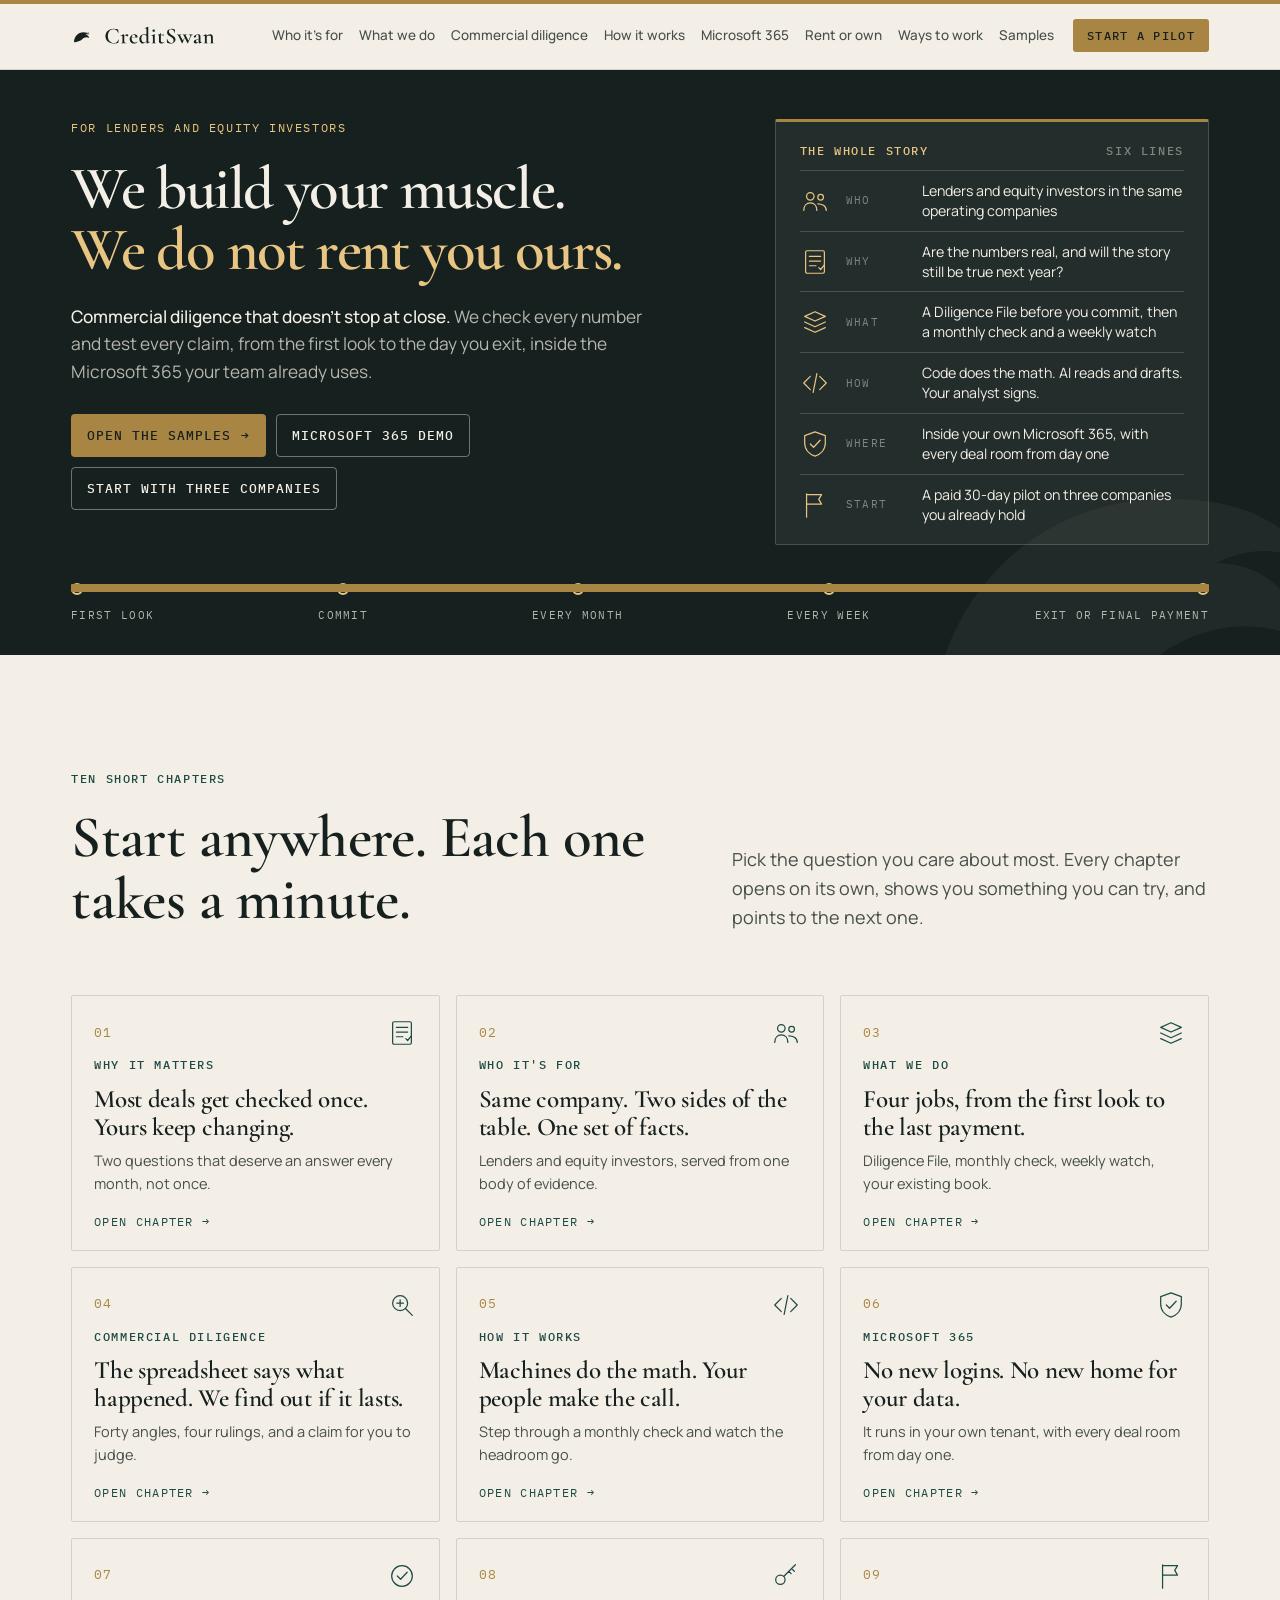
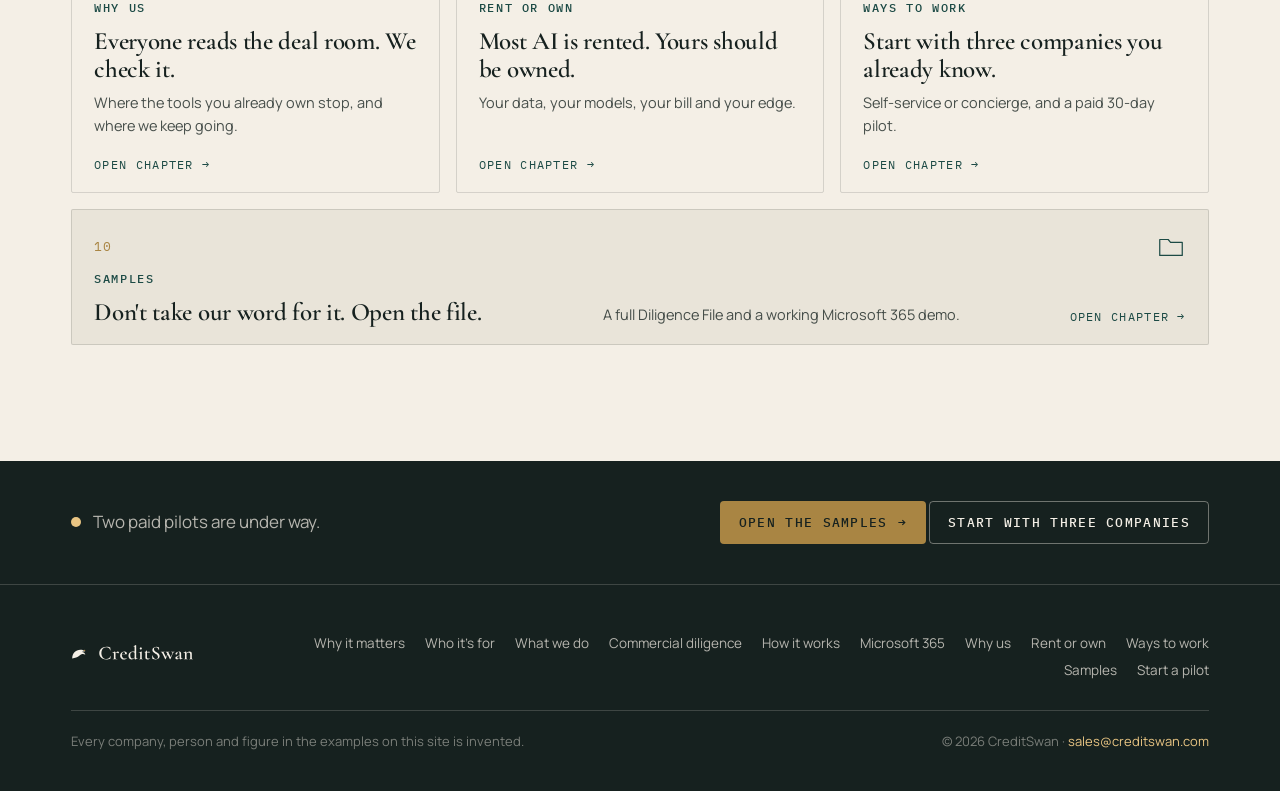
==== commit 27ad71cf: "Add files via upload" ====
--- a/index.html
+++ b/index.html
@@ -6,1456 +6,1043 @@
 <meta name="robots" content="noindex">
 <meta name="color-scheme" content="light">
 <title>CreditSwan · We build your muscle. We do not rent you ours.</title>
-<meta name="description" content="The borrower tells the story. We check every number in it. Borrower reporting and commercial diligence for private credit, inside your own Microsoft 365.">
+<meta name="description" content="Commercial diligence that doesn't stop at close. Every figure rebuilt and every claim tested, for lenders and equity investors, inside your own Microsoft 365.">
 <link rel="canonical" href="https://creditswan.com/">
 <meta property="og:url" content="https://creditswan.com/">
 <meta property="og:title" content="CreditSwan · We build your muscle. We do not rent you ours.">
 <link rel="icon" href="data:image/svg+xml,%3Csvg xmlns=%22http://www.w3.org/2000/svg%22 viewBox=%220 0 40 40%22%3E%3Cpath d=%22M8 30c0-9 6-16 15-16 4 0 7 1 9 4-2-1-4-1-6 0 3 0 5 2 6 5-4-2-8-1-11 2-3 3-8 4-13 5z%22 fill=%22%2316211F%22/%3E%3Ccircle cx=%2230.5%22 cy=%2215.5%22 r=%221.4%22 fill=%22%23A98543%22/%3E%3C/svg%3E">
+<script>document.documentElement.classList.add("js")</script>
 <link rel="preconnect" href="https://fonts.googleapis.com">
 <link rel="preconnect" href="https://fonts.gstatic.com" crossorigin>
 <link href="https://fonts.googleapis.com/css2?family=Cormorant+Garamond:ital,wght@0,500;0,600;1,500&family=Manrope:wght@400;500;700&family=IBM+Plex+Mono:wght@400;500&display=swap" rel="stylesheet">
 <style>
 :root{
-  --ink:#16211F;--cream:#F4EFE6;--gold:#A98543;--teal:#1C4A45;--gilt:#E9C583;--claret:#5C2B2E;--coral:#FF8A80;
-  --line:rgba(22,33,31,.14);--line-s:rgba(22,33,31,.30);--soft:rgba(22,33,31,.78);--faint:rgba(22,33,31,.55);
-  --tint:#ECE6DA;--tint2:#E5E3DB;
-  --serif:'Cormorant Garamond',Georgia,serif;--sans:'Manrope',-apple-system,'Segoe UI',sans-serif;--mono:'IBM Plex Mono',ui-monospace,Menlo,monospace;
-  --ease:cubic-bezier(.2,.7,.2,1);--max:1240px;--gut:clamp(16px,4vw,40px)
+  --ink:#16211F;--cream:#F4EFE6;--gold:#A98543;--teal:#1C4A45;--pale:#E9C583;--claret:#5C2B2E;--coral:#FF8A80;
+  --line:rgba(22,33,31,.14);--line2:rgba(22,33,31,.30);--muted:rgba(22,33,31,.78);--faint:rgba(22,33,31,.55);
+  --dline:rgba(244,239,230,.18);--dpanel:rgba(244,239,230,.06);--dmuted:rgba(244,239,230,.72);--dfaint:rgba(244,239,230,.45);
+  --tint:#E9E4D9;
+  --serif:'Cormorant Garamond',Georgia,serif;--sans:'Manrope',-apple-system,'Segoe UI',sans-serif;--mono:'IBM Plex Mono',ui-monospace,monospace;
+  --gut:clamp(16px,4vw,56px);--maxw:1240px;--hdr:68px;
 }
-*{box-sizing:border-box;margin:0;padding:0}
-html,body{min-height:100%}
-html{scroll-behavior:smooth;-webkit-text-size-adjust:100%}
-body{background:var(--cream);color:var(--ink);font-family:var(--sans);font-size:16px;line-height:1.6;-webkit-font-smoothing:antialiased;overflow-x:hidden}
+*{box-sizing:border-box}
+html,body{min-height:100%;margin:0}
+html{scroll-behavior:smooth;scroll-padding-top:calc(var(--hdr) + 12px);-webkit-text-size-adjust:100%}
+body{background:var(--cream);color:var(--ink);font-family:var(--sans);font-size:16px;line-height:1.6;overflow-x:hidden}
+img,svg{max-width:100%}
 a{color:inherit}
-img,svg{display:block;max-width:100%}
-button{font:inherit;color:inherit;background:none;border:0;cursor:pointer}
-:focus-visible{outline:2px solid var(--gold);outline-offset:2px}
-.wrap{max-width:var(--max);margin:0 auto;padding:0 var(--gut)}
-.label{font-family:var(--mono);font-size:11px;letter-spacing:1.6px;text-transform:uppercase;color:var(--teal);font-weight:500}
-.label.gold{color:var(--gold)}
-.label.faint{color:var(--faint)}
+p{margin:0}
+h1,h2,h3{margin:0;font-family:var(--serif);font-weight:600;letter-spacing:-.6px;line-height:1.06}
+.vh{position:absolute!important;width:1px;height:1px;overflow:hidden;clip:rect(0 0 0 0);white-space:nowrap}
+.wrap{max-width:var(--maxw);margin:0 auto;padding:0 var(--gut)}
+.label{font-family:var(--mono);font-size:11.5px;letter-spacing:1.6px;text-transform:uppercase;color:var(--teal);font-weight:500}
+.ink .label{color:var(--pale)}
 .mono{font-family:var(--mono)}
-h1,h2,h3,.serif{font-family:var(--serif);font-weight:600;letter-spacing:-.6px;line-height:1.06}
-h1{font-size:clamp(44px,6.6vw,88px);letter-spacing:-1.5px;line-height:.98}
-h2{font-size:clamp(32px,4.2vw,54px);letter-spacing:-1px}
-h3{font-size:clamp(23px,2.2vw,29px);letter-spacing:-.4px;line-height:1.12}
-p{max-width:68ch}
-.lede{font-size:clamp(17px,1.5vw,19.5px);color:var(--soft);line-height:1.6}
-.muted{color:var(--soft)}
-.faint{color:var(--faint)}
-em.it{font-family:var(--serif);font-style:italic;font-weight:500;font-size:1.08em}
-.btn{display:inline-flex;align-items:center;gap:10px;font-family:var(--mono);font-size:12px;letter-spacing:1.3px;text-transform:uppercase;padding:14px 20px;border-radius:3px;text-decoration:none;border:1px solid var(--ink);transition:background .2s var(--ease),color .2s var(--ease),border-color .2s var(--ease);white-space:nowrap}
-.btn-gold{background:var(--gold);border-color:var(--gold);color:var(--ink)}
-.btn-gold:hover{background:var(--gilt);border-color:var(--gilt)}
-.btn-line:hover{background:var(--ink);color:var(--cream)}
-.btn .arr{transition:transform .2s var(--ease)}
+.gold{color:var(--gold)}
+.ink .gold{color:var(--pale)}
+.skip{position:absolute;left:-999px;top:8px;background:var(--gold);color:var(--ink);padding:8px 12px;z-index:100;font-family:var(--mono);font-size:12px}
+.skip:focus{left:8px}
+
+/* ---------- header ---------- */
+header.site{position:sticky;top:0;z-index:50;background:var(--cream);border-top:4px solid var(--gold);border-bottom:1px solid var(--line)}
+header.site .wrap{display:flex;align-items:center;gap:24px;height:calc(var(--hdr) - 5px)}
+.brand{display:flex;align-items:center;color:var(--ink);text-decoration:none;flex:none}
+.lockup{height:46px;margin-left:-10px;width:auto;display:block}
+nav.primary{display:flex;align-items:center;gap:2px;margin-left:auto}
+nav.primary a{font-size:13.5px;font-weight:500;color:var(--muted);text-decoration:none;padding:8px 7px;border-radius:3px;white-space:nowrap;position:relative}
+nav.primary a:hover{color:var(--ink)}
+nav.primary a[aria-current="true"]{color:var(--ink)}
+nav.primary a[aria-current="true"]::after{content:"";position:absolute;left:7px;right:7px;bottom:2px;height:2px;background:var(--gold)}
+nav.primary a.btn{margin-left:10px;color:var(--ink)}
+nav.primary a.btn::after{display:none}
+.menu{display:none;margin-left:auto;font-family:var(--mono);font-size:12px;letter-spacing:1.4px;text-transform:uppercase;background:none;border:1px solid var(--line2);color:var(--ink);padding:8px 12px;border-radius:3px;cursor:pointer}
+
+/* ---------- buttons ---------- */
+.btn{display:inline-flex;align-items:center;gap:10px;font-family:var(--mono);font-size:12.5px;letter-spacing:1.3px;text-transform:uppercase;font-weight:500;padding:13px 18px;border-radius:4px;text-decoration:none;border:1px solid transparent;cursor:pointer;line-height:1.2;transition:background .2s,color .2s,border-color .2s}
+.btn-gold{background:var(--gold);color:var(--ink)}
+.btn-gold:hover{background:var(--pale)}
+.btn-line{border-color:var(--line2);color:var(--ink);background:transparent}
+.btn-line:hover{border-color:var(--ink)}
+.ink .btn-line{border-color:rgba(244,239,230,.4);color:var(--cream)}
+.ink .btn-line:hover{border-color:var(--cream)}
+.btn.sm{padding:9px 13px;font-size:11.5px}
+.arr{transition:transform .2s}
 .btn:hover .arr{transform:translateX(3px)}
-.ink .btn-line{border-color:rgba(244,239,230,.5);color:var(--cream)}
-.ink .btn-line:hover{background:var(--cream);color:var(--ink)}
-.tlink{font-family:var(--mono);font-size:12px;letter-spacing:1.2px;text-transform:uppercase;text-decoration:none;border-bottom:1px solid var(--gold);padding-bottom:2px}
-.tlink:hover{color:var(--gold)}
-
-/* Header */
-.goldrule{height:4px;background:var(--gold)}
-header.top{position:sticky;top:0;z-index:50;background:rgba(244,239,230,.97);border-bottom:1px solid var(--line)}
-.top .wrap{display:flex;align-items:center;gap:28px;height:72px}
-.brand{display:flex;align-items:center;text-decoration:none;color:var(--ink);flex:none}
-.lockup{height:36px;width:auto;display:block}
-nav.primary{display:flex;align-items:center;gap:2px;margin-left:auto}
-nav.primary a{font-size:14px;font-weight:500;color:var(--soft);text-decoration:none;padding:8px 11px;position:relative;white-space:nowrap}
-nav.primary a:hover{color:var(--ink)}
-nav.primary a[aria-current=page]{color:var(--ink)}
-nav.primary a[aria-current=page]::after{content:"";position:absolute;left:11px;right:11px;bottom:-1px;height:2px;background:var(--gold)}
-nav.primary .btn{margin-left:14px;padding:11px 16px}
-nav.primary .btn::after{display:none}
-.menu{display:none;margin-left:auto;font-family:var(--mono);font-size:12px;letter-spacing:1.3px;text-transform:uppercase;border:1px solid var(--line-s);padding:9px 12px;border-radius:3px}
-@media (max-width:1120px){
-  .menu{display:block}
-  nav.primary{display:none;position:absolute;left:0;right:0;top:100%;background:var(--cream);border-bottom:1px solid var(--line);flex-direction:column;align-items:stretch;padding:10px var(--gut) 22px;gap:0}
-  nav.primary.open{display:flex}
-  nav.primary a{padding:13px 0;border-bottom:1px solid var(--line);font-size:16px}
-  nav.primary a[aria-current=page]::after{left:0;right:auto;width:28px}
-  nav.primary .btn{margin:16px 0 0;justify-content:center;border-bottom:1px solid var(--gold)}
+
+/* ---------- sections ---------- */
+section.band{padding:clamp(64px,9vw,120px) 0;position:relative}
+section.ink{background:var(--ink);color:var(--cream)}
+section.tint{background:var(--tint)}
+.shead{display:grid;grid-template-columns:minmax(0,1.25fr) minmax(0,1fr);gap:24px 64px;align-items:end;margin-bottom:clamp(36px,5vw,64px)}
+.shead .k{display:flex;align-items:center;gap:14px;margin-bottom:18px}
+.shead .k .n{font-family:var(--mono);font-size:11.5px;color:var(--gold);letter-spacing:1.4px}
+.shead .k i{display:block;width:36px;height:1px;background:currentColor;opacity:.4}
+.shead h2{font-size:clamp(36px,4.6vw,62px)}
+.shead .lede{font-size:18px;color:var(--muted);max-width:520px}
+.ink .shead .lede{color:var(--dmuted)}
+.ink .shead .k{color:var(--pale)}
+
+/* expandable notes */
+/* legacy details */
+details.more{margin-top:44px;border-top:1px solid var(--line);border-bottom:1px solid var(--line)}
+.ink /* legacy details */
+details.more{border-color:var(--dline)}
+details.more summary{list-style:none;cursor:pointer;display:flex;align-items:center;gap:14px;padding:18px 0;font-family:var(--mono);font-size:12px;letter-spacing:1.5px;text-transform:uppercase;color:var(--teal)}
+.ink details.more summary{color:var(--pale)}
+details.more summary::-webkit-details-marker{display:none}
+details.more summary .pm{width:22px;height:22px;border:1px solid currentColor;border-radius:50%;position:relative;flex:none}
+details.more summary .pm::before,details.more summary .pm::after{content:"";position:absolute;left:5px;right:5px;top:10px;height:1px;background:currentColor;transition:transform .25s}
+details.more summary .pm::after{transform:rotate(90deg)}
+details.more[open] summary .pm::after{transform:rotate(0)}
+details.more .mbody{padding:4px 0 32px;display:grid;grid-template-columns:repeat(auto-fit,minmax(min(100%,300px),1fr));gap:24px 48px}
+details.more .mbody p{font-size:15.5px;color:var(--muted)}
+.ink details.more .mbody p{color:var(--dmuted)}
+details.more .mbody b{color:var(--ink);font-weight:700;display:block;margin-bottom:4px;font-size:15px}
+.ink details.more .mbody b{color:var(--cream)}
+
+/* ---------- hero ---------- */
+.hero{background:var(--ink);color:var(--cream);position:relative;overflow:hidden;padding:clamp(40px,5.4vh,64px) 0 clamp(28px,3.4vh,40px)}
+.hero .mark{position:absolute;right:-160px;bottom:-260px;width:640px;height:640px;opacity:.045;pointer-events:none;color:var(--cream)}
+.hero-grid{display:grid;grid-template-columns:minmax(0,1.5fr) minmax(0,1fr);gap:52px;align-items:start;position:relative}
+.hero .eb{font-family:var(--mono);font-size:11.5px;letter-spacing:1.6px;text-transform:uppercase;color:var(--pale);margin-bottom:22px}
+.hero h1{font-size:clamp(44px,4.75vw,70px);letter-spacing:-1.6px;line-height:1.0}
+.hero h1 span{color:var(--pale);display:block}
+.hero .lede{font-size:clamp(17px,1.35vw,19.5px);color:var(--dmuted);margin-top:22px;max-width:600px}
+.hero .lede b{color:var(--cream);font-weight:500}
+.ctas{display:flex;flex-wrap:wrap;gap:10px;margin-top:28px}
+.ctas .btn{padding:13px 15px;letter-spacing:1px}
+.story{border:1px solid var(--dline);border-top:3px solid var(--gold);background:var(--dpanel);padding:6px 24px 10px;border-radius:2px}
+.hero .label{color:var(--pale)}
+.story .st-h{display:flex;justify-content:space-between;align-items:center;padding:14px 0 10px;border-bottom:1px solid var(--dline)}
+.story ol{list-style:none;margin:0;padding:0}
+.story li{display:grid;grid-template-columns:34px 64px minmax(0,1fr);gap:12px;align-items:center;padding:10px 0;border-bottom:1px solid var(--dline);text-decoration:none}
+.story li:last-child{border-bottom:0}
+.story li svg{color:var(--pale)}
+.story li .t{font-family:var(--mono);font-size:10.5px;letter-spacing:1.4px;color:var(--dfaint);text-transform:uppercase}
+.story li .d{font-size:14.2px;line-height:1.4;color:var(--cream)}
+.story li a{text-decoration:none}
+.story li a:hover{text-decoration:underline;text-decoration-color:var(--gold);text-underline-offset:3px}
+.life{margin-top:clamp(30px,4.6vh,52px);position:relative}
+.life .track{height:2px;background:var(--dline);position:relative}
+.life .track i{position:absolute;left:0;top:-3px;height:8px;width:100%;background:var(--gold);transform-origin:left;border-radius:1px}
+.life .pts{display:flex;justify-content:space-between;margin-top:-6px}
+.life .pts span{font-family:var(--mono);font-size:11px;letter-spacing:1.3px;text-transform:uppercase;color:var(--dmuted);display:flex;flex-direction:column;align-items:flex-start;gap:12px}
+.life .pts span:last-child{align-items:flex-end}
+.life .pts span:nth-child(n+2):nth-last-child(n+2){align-items:center}
+.life .pts b{display:block;width:12px;height:12px;border-radius:50%;background:var(--ink);border:2px solid var(--pale)}
+.life .cap{font-family:var(--mono);font-size:10.5px;letter-spacing:2px;color:var(--dfaint);margin-top:12px;text-align:center}
+
+/* ---------- why ---------- */
+.two{display:grid;grid-template-columns:1fr 1fr;gap:24px}
+.q{border:1px solid var(--line);padding:32px;display:grid;grid-template-columns:auto 1fr;gap:24px;align-items:start;background:transparent;border-radius:2px}
+.q.g{border-top:3px solid var(--gold)}
+.q:not(.g){border-top:3px solid var(--teal)}
+.q h3{font-size:clamp(30px,3vw,42px);margin:6px 0 10px}
+.q p{color:var(--muted);font-size:15.5px}
+.cov{margin-top:40px;border:1px solid var(--line);padding:30px 32px 26px;border-radius:2px}
+.cov .row{display:grid;grid-template-columns:150px minmax(0,1fr);gap:20px;align-items:center;margin-bottom:22px}
+.cov .rl{font-family:var(--mono);font-size:11.5px;letter-spacing:1.4px;text-transform:uppercase;color:var(--faint)}
+.cov .rl.g{color:var(--gold)}
+.cov .tr{position:relative;height:38px;background:repeating-linear-gradient(90deg,transparent 0 calc(25% - 1px),var(--line) calc(25% - 1px) 25%)}
+.cov .tk{position:absolute;top:4px;bottom:4px;left:20%;width:22px;background:var(--teal);transform-origin:left;border-radius:1px}
+.cov .ht{position:absolute;top:13px;height:12px;left:calc(20% + 30px);right:0;background:repeating-linear-gradient(135deg,rgba(22,33,31,.22) 0 2px,transparent 2px 8px);transform-origin:left}
+.cov .gb{position:absolute;top:4px;bottom:4px;left:0;right:0;background:var(--gold);transform-origin:left;border-radius:1px}
+.cov em{position:absolute;font-style:normal;background:var(--cream);padding:0 6px;font-size:13px;color:var(--muted);top:50%;transform:translateY(-50%);white-space:nowrap}
+.cov .gb em{color:var(--ink);font-weight:500;left:16px;background:none}
+.cov .x{display:grid;grid-template-columns:150px minmax(0,1fr);gap:20px}
+.cov .x div{position:relative;height:18px;font-family:var(--mono);font-size:10.5px;letter-spacing:1.2px;text-transform:uppercase;color:var(--faint)}
+.cov .x div span{position:absolute;white-space:nowrap}
+
+/* ---------- who ---------- */
+.who{display:grid;grid-template-columns:minmax(0,1fr) minmax(0,1.15fr) minmax(0,1fr);gap:0;align-items:stretch;position:relative}
+.side{border:1px solid var(--dline);background:var(--dpanel);padding:32px 28px;border-radius:2px;display:flex;flex-direction:column;gap:10px}
+.side h3{font-size:28px;margin-top:4px}
+.side .sub{font-size:14.5px;color:var(--dmuted)}
+.side .ask{margin-top:auto;padding-top:18px;border-top:1px solid var(--dline);font-family:var(--serif);font-size:24px;font-style:italic;color:var(--pale)}
+.mid{display:flex;flex-direction:column;align-items:center;justify-content:center;padding:0 24px;position:relative}
+.mid svg.links{position:absolute;inset:0;width:100%;height:100%;overflow:visible}
+.co{position:relative;z-index:1;border:1px solid var(--pale);background:var(--ink);padding:26px 22px;text-align:center;width:100%;max-width:290px;border-radius:2px}
+.co svg{color:var(--cream)}
+.co b{display:block;font-family:var(--serif);font-size:26px;font-weight:600;margin-top:8px}
+.co span{font-size:13px;color:var(--dmuted);display:block;margin-top:6px}
+.evd{position:relative;z-index:1;margin-top:18px;text-align:center;background:var(--ink);padding:4px 10px}
+.evd b{font-family:var(--mono);font-size:11.5px;letter-spacing:1.6px;color:var(--pale);text-transform:uppercase;font-weight:500}
+.evd span{display:block;font-size:13px;color:var(--dmuted);margin-top:4px}
+.tri{display:grid;grid-template-columns:repeat(3,1fr);gap:0;margin-top:40px;border-top:1px solid var(--dline)}
+.tri div{padding:24px 24px 0 0}
+.tri div+div{padding-left:24px;border-left:1px solid var(--dline)}
+.tri b{display:block;font-family:var(--mono);font-size:11.5px;letter-spacing:1.5px;text-transform:uppercase;color:var(--pale);font-weight:500;margin-bottom:8px}
+.tri span{font-size:15px;color:var(--dmuted)}
+
+/* ---------- what: four jobs ---------- */
+.jobs{display:grid;grid-template-columns:repeat(4,1fr);gap:20px;position:relative}
+.jobs .rail{position:absolute;left:0;right:0;top:27px;height:2px;background:var(--line)}
+.jobs .rail i{position:absolute;inset:0;background:var(--teal);transform-origin:left}
+.job{position:relative;padding-top:0;display:flex;flex-direction:column}
+.job .jn{width:56px;height:56px;border-radius:50%;border:2px solid var(--teal);background:var(--cream);display:flex;align-items:center;justify-content:center;font-family:var(--mono);font-size:15px;color:var(--teal);position:relative;z-index:1;font-weight:500}
+.job.g .jn{border-color:var(--gold);color:var(--gold)}
+.job .card{flex:1;margin-top:22px;border:1px solid var(--line);padding:24px 22px 22px;border-radius:2px;min-height:248px;display:flex;flex-direction:column}
+.job.g .card{border-top:3px solid var(--gold)}
+.job .card svg{color:var(--teal);margin-bottom:12px}
+.job.g .card svg{color:var(--gold)}
+.job h3{font-size:28px;margin:6px 0 10px}
+.job p{font-size:15px;color:var(--muted)}
+.job .for{margin-top:auto;padding-top:14px;display:grid;gap:6px}
+.job .for span{font-size:13px;color:var(--ink);display:flex;gap:8px;align-items:baseline}
+.job .for span i{font-family:var(--mono);font-style:normal;font-size:10px;letter-spacing:1.2px;color:var(--teal);text-transform:uppercase;flex:none;width:58px}
+.askbar{margin-top:28px;background:var(--teal);color:var(--cream);padding:24px 28px;display:flex;gap:22px;align-items:center;border-radius:2px}
+.askbar svg{color:var(--pale);flex:none}
+.askbar p{font-size:16px;color:var(--dmuted)}
+.askbar b{color:var(--cream)}
+
+/* ---------- signature ---------- */
+.sig{display:grid;grid-template-columns:minmax(0,1fr) minmax(0,1fr);gap:56px;align-items:center}
+.wheel{position:relative;width:100%;max-width:560px;aspect-ratio:1;margin:0 auto}
+.wheel svg.ring{position:absolute;inset:0;width:100%;height:100%}
+.hub{position:absolute;left:30%;right:30%;top:50%;margin-top:-34px;text-align:center}
+.hub b{display:block;font-family:var(--serif);font-size:clamp(24px,2.4vw,32px);font-weight:600;color:var(--cream)}
+.hub span{display:block;font-size:13px;color:var(--dmuted);margin-top:6px;line-height:1.4}
+.ang{position:absolute;width:118px;margin:-50px 0 0 -59px;text-align:center;display:flex;flex-direction:column;align-items:center;gap:6px}
+.ang .ic{width:64px;height:64px;border-radius:50%;background:var(--ink);border:1px solid var(--dline);display:flex;align-items:center;justify-content:center;color:var(--pale)}
+.ang span:not(.ic){background:var(--ink);padding:2px 5px;font-family:var(--mono);font-size:10.5px;letter-spacing:1.2px;text-transform:uppercase;color:var(--cream);line-height:1.3}
+.sigr .big{font-family:var(--serif);font-size:clamp(28px,2.8vw,38px);line-height:1.15;color:var(--cream)}
+.sigr .big b{color:var(--pale);font-weight:600}
+.rul{margin-top:32px;border-top:1px solid var(--dline);padding-top:20px}
+.rul .rr{display:grid;grid-template-columns:repeat(2,1fr);gap:12px 24px;margin-top:14px}
+.rul .rr div{display:flex;align-items:center;gap:12px;font-size:15px}
+.rd{width:14px;height:14px;border-radius:50%;flex:none;display:inline-block}
+.rd.s{background:var(--teal);border:1px solid #6E9C95}
+.rd.p{background:var(--pale)}
+.rd.c{background:var(--coral)}
+.rd.n{border:2px solid rgba(244,239,230,.6)}
+.kinds{margin-top:28px;border-top:1px solid var(--dline);padding-top:20px}
+.kinds .ch{display:flex;flex-wrap:wrap;gap:8px;margin-top:14px}
+.kinds .ch span{font-size:13px;border:1px solid var(--dline);padding:6px 10px;border-radius:2px;color:var(--dmuted)}
+.kinds p.s{font-size:13.5px;color:var(--dfaint);margin-top:14px}
+.ex15{margin-top:56px;border:1px solid var(--dline);padding:28px 30px;border-radius:2px;display:grid;grid-template-columns:minmax(0,1fr) minmax(0,1.4fr);gap:40px;align-items:center}
+.ex15 h3{font-size:30px;margin-top:10px}
+.ex15 p{color:var(--dmuted);font-size:15px;margin-top:10px}
+.stack15{display:flex;height:46px;gap:3px}
+.stack15 i{display:block;height:100%;transform-origin:left;border-radius:1px}
+.stack15 .p{background:var(--pale)}.stack15 .c{background:var(--coral)}.stack15 .n{border:2px solid rgba(244,239,230,.55)}
+.k15{display:flex;flex-wrap:wrap;gap:8px 22px;margin-top:14px;font-size:13.5px;color:var(--dmuted)}
+.k15 span{display:flex;align-items:center;gap:8px}
+.k15 b{font-family:var(--mono);color:var(--cream);font-weight:500}
+.syn{font-family:var(--mono);font-size:10px;letter-spacing:1.4px;text-transform:uppercase;border:1px solid currentColor;padding:2px 6px;border-radius:2px;color:var(--gold);white-space:nowrap}
+.ink .syn{color:var(--pale)}
+.angtabs{display:flex;flex-wrap:wrap;gap:6px;margin:8px 0 18px}
+.angtabs button{font-family:var(--sans);font-size:13.5px;font-weight:500;background:none;border:1px solid var(--dline);color:var(--dmuted);padding:8px 12px;border-radius:3px;cursor:pointer}
+.angtabs button .mono{color:var(--pale);margin-left:6px;font-size:12px}
+.angtabs button[aria-selected="true"]{border-color:var(--pale);color:var(--cream)}
+.anglist{display:grid;grid-template-columns:repeat(auto-fill,minmax(min(100%,340px),1fr));gap:0 40px}
+.anglist li{list-style:none;display:grid;grid-template-columns:32px minmax(0,1fr);gap:10px;padding:12px 0;border-bottom:1px solid var(--dline)}
+.anglist li .mono{font-size:11.5px;color:var(--pale);padding-top:3px}
+.anglist li b{display:block;font-weight:500;font-size:15px;color:var(--cream)}
+.anglist li span{font-size:13.5px;color:var(--dmuted)}
+.anglist ol{margin:0;padding:0;display:contents}
+.anglist ol[hidden]{display:none}
+.anglist .gname{grid-column:1/-1;font-family:var(--mono);font-size:11px;letter-spacing:1.5px;text-transform:uppercase;color:var(--dfaint);padding:20px 0 4px}
+
+/* ---------- how ---------- */
+.flow{display:grid;grid-template-columns:minmax(0,1fr) 44px minmax(0,1fr) 44px minmax(0,.86fr) 44px minmax(0,1fr);align-items:center;gap:0}
+.fc{display:flex;flex-direction:column;gap:10px}
+.fc>.label{margin-bottom:4px}
+.nd{display:flex;gap:14px;align-items:center;border:1px solid var(--line);padding:13px 14px;border-radius:2px;background:var(--cream)}
+.nd svg{color:var(--teal);flex:none}
+.nd.g{border-color:var(--gold);border-width:1px 1px 1px 3px}
+.nd.g svg{color:var(--gold)}
+.nd b{display:block;font-size:14.5px;font-weight:700;line-height:1.3}
+.nd span{display:block;font-size:12.8px;color:var(--muted);line-height:1.35}
+.farr{display:flex;justify-content:center;color:var(--gold)}
+.farr svg{width:36px;height:20px}
+.exw{display:grid;grid-template-columns:minmax(0,1.15fr) minmax(0,1fr);gap:24px;margin-top:48px;align-items:start}
+.exc{border:1px solid var(--line);padding:26px 28px;border-radius:2px;background:var(--cream)}
+.exc .top{display:flex;justify-content:space-between;align-items:center;gap:12px;flex-wrap:wrap;margin-bottom:18px}
+.seg{display:inline-flex;border:1px solid var(--line2);border-radius:3px;overflow:hidden}
+.seg button{font-family:var(--mono);font-size:11px;letter-spacing:1.2px;text-transform:uppercase;padding:8px 12px;background:none;border:0;cursor:pointer;color:var(--muted)}
+.seg button+button{border-left:1px solid var(--line2)}
+.seg button[aria-pressed="true"]{background:var(--ink);color:var(--cream)}
+.exc h3{font-size:clamp(24px,2.3vw,30px);margin-bottom:18px}
+.bars{padding-top:20px}
+.bars .br{display:grid;grid-template-columns:170px minmax(0,1fr) 64px;gap:14px;align-items:center;margin-bottom:12px;font-size:13.5px;color:var(--muted)}
+.bars .bt{position:relative;height:22px}
+.bars .bt i{position:absolute;left:0;top:0;bottom:0;transform-origin:left;border-radius:1px}
+.bars .bt .r{background:rgba(22,33,31,.30)}
+.bars .bt .k{background:var(--gold)}
+.bars .bt .l{position:absolute;top:-8px;bottom:-8px;width:0;border-left:2px dashed var(--claret)}
+.bars .bt .l em{position:absolute;top:-18px;left:4px;font-style:normal;font-family:var(--mono);font-size:10.5px;color:var(--claret);white-space:nowrap;letter-spacing:.6px}
+.bars .v{font-family:var(--mono);font-size:14px;color:var(--ink);text-align:right}
+.exc .note{margin-top:16px;padding-top:14px;border-top:1px solid var(--line);font-size:14.5px;color:var(--muted)}
+.exc .note b{color:var(--ink)}
+.exc .foot{display:flex;justify-content:space-between;gap:12px;margin-top:12px;font-family:var(--mono);font-size:10.5px;letter-spacing:1.2px;text-transform:uppercase;color:var(--faint);flex-wrap:wrap}
+.wk svg{width:100%;height:auto;display:block}
+.wk svg text{font-family:var(--mono);font-size:10px;fill:var(--faint);letter-spacing:.8px}
+.alert{display:flex;gap:12px;align-items:flex-start;margin-top:14px;padding:14px 16px;background:var(--tint);border-left:3px solid var(--pale);border-radius:2px}
+.alert .dot{width:8px;height:8px;border-radius:50%;background:var(--gold);margin-top:7px;flex:none}
+.alert p{font-size:14px;color:var(--muted)}
+.alert b{color:var(--claret);font-family:var(--mono);font-size:10.5px;letter-spacing:1.3px;text-transform:uppercase;display:block;font-weight:500}
+
+/* ---------- tenant ---------- */
+.ten{display:grid;grid-template-columns:200px 60px minmax(0,1fr) 60px 170px;align-items:center}
+.eng,.out{text-align:center;display:flex;flex-direction:column;align-items:center;gap:8px}
+.eng svg{color:var(--pale)}
+.eng b,.out b{font-family:var(--serif);font-size:22px;font-weight:600}
+.eng span,.out span{font-size:13px;color:var(--dmuted);line-height:1.4}
+.out{opacity:.8}
+.out svg{color:var(--dfaint)}
+.tarr{display:flex;justify-content:center;color:var(--gold)}
+.tarr svg{width:40px;height:22px}
+.tarr.x{color:var(--dfaint)}
+.tarr.x svg{width:44px;height:30px}
+.box{border:1px solid var(--pale);padding:22px;border-radius:2px;position:relative}
+.box>.label{display:block;margin-bottom:16px}
+.apps{display:grid;grid-template-columns:repeat(4,1fr);gap:10px}
+.ap{border:1px solid var(--dline);background:var(--dpanel);padding:14px 12px;border-radius:2px;display:flex;flex-direction:column;gap:4px;min-height:118px}
+.ap svg{color:var(--pale);margin-bottom:4px}
+.ap b{font-size:14.5px}
+.ap span{font-size:12.5px;color:var(--dmuted);line-height:1.35}
+.facts{display:grid;grid-template-columns:repeat(4,1fr);margin-top:44px;border-top:1px solid var(--dline)}
+.facts div{padding:22px 22px 0 0}
+.facts div+div{padding-left:22px;border-left:1px solid var(--dline)}
+.facts b{display:block;font-family:var(--serif);font-size:clamp(28px,2.8vw,40px);font-weight:600;color:var(--pale);line-height:1.05}
+.facts span{font-size:14px;color:var(--dmuted);display:block;margin-top:8px}
+
+/* ---------- why us matrix ---------- */
+.mxw{overflow-x:auto;border:1px solid var(--line);border-radius:2px}
+table.mx{width:100%;border-collapse:collapse;min-width:760px}
+table.mx th,table.mx td{padding:16px 14px;border-bottom:1px solid var(--line);text-align:center;font-size:14.5px}
+table.mx th{font-family:var(--mono);font-size:10.5px;letter-spacing:1.3px;text-transform:uppercase;color:var(--teal);font-weight:500;vertical-align:bottom;line-height:1.4}
+table.mx td:first-child,table.mx th:first-child{text-align:left;width:34%}
+table.mx td:first-child{font-weight:500}
+table.mx .cs{background:var(--ink);color:var(--cream)}
+table.mx th.cs{color:var(--pale);border-top:3px solid var(--gold)}
+table.mx tr:last-child td{border-bottom:0}
+table.mx tbody tr:hover td:not(.cs){background:var(--tint)}
+.dt{display:inline-block;width:14px;height:14px;border-radius:50%;vertical-align:middle}
+.dt.y{background:var(--teal)}
+.dt.p{background:linear-gradient(90deg,var(--teal) 50%,transparent 50%);border:1.5px solid var(--teal)}
+.dt.n{border:1.5px solid var(--line2)}
+.cs .dt.y{background:var(--pale)}
+.mxhint{display:none;font-family:var(--mono);font-size:10.5px;letter-spacing:1.3px;text-transform:uppercase;color:var(--faint);margin-bottom:8px}
+.mxk{display:flex;flex-wrap:wrap;gap:10px 24px;margin-top:16px;font-size:13.5px;color:var(--muted);align-items:center}
+.mxk span{display:flex;gap:8px;align-items:center}
+.mxk .s{margin-left:auto;color:var(--faint);font-size:13px}
+
+/* ---------- ways ---------- */
+.ways{display:grid;grid-template-columns:1fr 1fr 1.3fr;gap:20px}
+.way{border:1px solid var(--dline);background:var(--dpanel);padding:30px 28px;border-radius:2px;display:flex;flex-direction:column;gap:8px}
+.way svg{color:var(--pale);margin-bottom:6px}
+.way h3{font-size:30px}
+.way p{font-size:15px;color:var(--dmuted)}
+.way.pilot{background:var(--pale);color:var(--ink);border-color:var(--pale)}
+.way.pilot svg{color:var(--ink)}
+.way.pilot .label{color:var(--ink)}
+.way.pilot p{color:rgba(22,33,31,.8)}
+.steps{display:grid;grid-template-columns:repeat(5,1fr);gap:0;margin-top:40px;position:relative}
+.steps .rail{position:absolute;left:0;right:0;top:15px;height:1px;background:var(--dline)}
+.steps .rail i{position:absolute;inset:0;background:var(--pale);transform-origin:left}
+.steps div.s{position:relative;padding-right:20px}
+.steps .n{width:30px;height:30px;border-radius:50%;background:var(--ink);border:1px solid var(--pale);color:var(--pale);font-family:var(--mono);font-size:11.5px;display:flex;align-items:center;justify-content:center;position:relative}
+.steps b{display:block;margin-top:14px;font-size:15.5px}
+.steps span{display:block;font-size:13.5px;color:var(--dmuted);margin-top:4px}
+.proof{margin-top:40px;display:flex;align-items:center;gap:14px;font-size:15px;color:var(--dmuted)}
+.proof i{width:10px;height:10px;border-radius:50%;background:var(--pale);flex:none}
+
+/* ---------- samples ---------- */
+.stabs{display:flex;gap:0;border-bottom:1px solid var(--line);margin-bottom:28px;flex-wrap:wrap}
+.stabs button{font-family:var(--sans);font-size:15px;font-weight:500;background:none;border:0;padding:14px 22px 14px 0;margin-right:22px;color:var(--muted);cursor:pointer;position:relative;display:flex;gap:10px;align-items:center}
+.stabs button .mono{font-size:12px;color:var(--faint)}
+.stabs button[aria-selected="true"]{color:var(--ink)}
+.stabs button[aria-selected="true"] .mono{color:var(--gold)}
+.stabs button[aria-selected="true"]::after{content:"";position:absolute;left:0;right:0;bottom:-1px;height:2px;background:var(--gold)}
+.sp-head{display:grid;grid-template-columns:minmax(0,1fr) minmax(0,1.2fr);gap:20px 48px;margin-bottom:26px;align-items:end}
+.sp-head h3{font-size:clamp(28px,3vw,40px);margin-top:8px}
+.sp-head p{color:var(--muted)}
+.gate{display:grid;grid-template-columns:minmax(0,1.2fr) minmax(0,1fr);gap:0;border:1px solid var(--line);border-radius:2px;overflow:hidden}
+.gate-img{background:var(--ink);position:relative;min-height:320px}
+.gate-img img{width:100%;height:100%;object-fit:cover;object-position:top left;display:block;opacity:.92}
+.gate-form{padding:36px 34px;display:flex;flex-direction:column;gap:12px;justify-content:center}
+.gate-form h4{font-family:var(--serif);font-size:30px;font-weight:600;margin:4px 0 0;line-height:1.1;letter-spacing:-.4px}
+.gate-form p{font-size:14.5px;color:var(--muted)}
+.gate-row{display:flex;gap:8px;margin-top:6px;flex-wrap:wrap}
+.gate-row input{flex:1;min-width:200px;font:inherit;font-size:15px;padding:12px 14px;border:1px solid var(--line2);border-radius:3px;background:var(--cream);color:var(--ink)}
+.gate-row input:focus,form.talk input:focus,form.talk select:focus,form.talk textarea:focus{outline:2px solid var(--gold);outline-offset:1px}
+.gate-err{font-size:13.5px;color:var(--claret);min-height:1em}
+.gate-err.ok{display:flex;align-items:center;gap:8px;color:var(--teal);font-weight:600}
+.gate-err.ok::before{content:"\2713";display:inline-grid;place-items:center;width:20px;height:20px;border-radius:50%;background:var(--teal);color:var(--cream);font-size:12px;flex:none}
+.gate-row button[disabled]{background:var(--teal);color:var(--cream);cursor:default;opacity:1}
+.gate-done{display:flex;align-items:center;gap:10px;margin:0 0 16px;padding:12px 16px;border:1px solid rgba(28,74,69,.35);border-left:3px solid var(--teal);background:rgba(28,74,69,.06);border-radius:2px;font-size:14.5px;color:var(--ink)}
+.gate-done b{font-family:var(--mono);font-size:11.5px;letter-spacing:1.5px;text-transform:uppercase;color:var(--teal);font-weight:500}
+.gate-done b::before{content:"\2713  "}
+.parts{display:grid;grid-template-columns:repeat(auto-fill,minmax(min(100%,200px),1fr));gap:8px;margin-bottom:16px}
+.part{text-align:left;background:none;border:1px solid var(--line);padding:12px 14px;border-radius:2px;cursor:pointer;display:flex;flex-direction:column;gap:3px;font:inherit;color:var(--ink)}
+.part .mono{font-size:10.5px;letter-spacing:1.3px;color:var(--faint)}
+.part b{font-size:14.5px}
+.part span:last-child{font-size:12.5px;color:var(--muted);line-height:1.35}
+.part[aria-pressed="true"]{border-color:var(--gold);box-shadow:inset 0 3px 0 var(--gold)}
+.part[aria-pressed="true"] .mono{color:var(--gold)}
+.viewer{border:1px solid var(--line2);border-radius:3px;overflow:hidden;background:#fff}
+.viewer .chrome{display:flex;align-items:center;gap:14px;padding:9px 14px;background:var(--tint);border-bottom:1px solid var(--line);font-size:12.5px;flex-wrap:wrap}
+.viewer .dots{display:flex;gap:5px}
+.viewer .dots i{width:9px;height:9px;border-radius:50%;background:rgba(22,33,31,.2)}
+.viewer .addr{font-family:var(--mono);font-size:11.5px;color:var(--muted);flex:1;min-width:160px}
+.viewer .chrome a{font-family:var(--mono);font-size:11.5px;letter-spacing:.6px;color:var(--teal);text-decoration:none}
+.viewer iframe{display:block;width:100%;height:min(78vh,820px);border:0;background:#fff}
+.formats{display:grid;grid-template-columns:repeat(3,1fr);gap:20px;margin-top:22px}
+.formats div{border-top:1px solid var(--line);padding-top:14px}
+.formats b{display:block;font-size:15px;margin:4px 0}
+.formats p{font-size:14px;color:var(--muted)}
+.smallnote{font-size:14px;color:var(--muted);margin-top:14px}
+
+/* ---------- talk ---------- */
+.talkg{display:grid;grid-template-columns:minmax(0,1fr) minmax(0,1fr);gap:56px;align-items:start}
+.talkg h2{font-size:clamp(40px,5vw,68px)}
+.talkg h2 span{color:var(--pale);display:block}
+.talkg .lede{font-size:18px;color:var(--dmuted);margin-top:22px}
+.talkg .lede a{color:var(--pale)}
+form.talk{display:grid;grid-template-columns:1fr 1fr;gap:14px;border:1px solid var(--dline);padding:28px;background:var(--dpanel);border-radius:2px}
+form.talk .full{grid-column:1/-1}
+form.talk label{display:block;font-family:var(--mono);font-size:10.5px;letter-spacing:1.4px;text-transform:uppercase;color:var(--dmuted);margin-bottom:6px}
+form.talk input,form.talk select,form.talk textarea{width:100%;font:inherit;font-size:15px;padding:11px 12px;border:1px solid rgba(244,239,230,.3);border-radius:3px;background:var(--ink);color:var(--cream)}
+form.talk textarea{min-height:92px;resize:vertical}
+form.talk .err{color:var(--coral);font-size:13.5px;margin-bottom:8px}
+.sent{border:1px solid var(--dline);padding:28px;border-radius:2px;background:var(--dpanel)}
+.sent h3{font-size:30px}
+.sent p{color:var(--dmuted);margin-top:8px;font-size:15px}
+pre.msg{white-space:pre-wrap;font-family:var(--mono);font-size:12.5px;background:var(--ink);border:1px solid var(--dline);padding:16px;margin:16px 0;color:var(--cream);border-radius:2px}
+.sent .row{display:flex;gap:10px;flex-wrap:wrap;align-items:center}
+
+/* ---------- footer ---------- */
+footer.site{background:var(--ink);color:var(--cream);border-top:1px solid var(--dline);padding:48px 0 40px}
+footer.site .wrap{display:grid;grid-template-columns:auto minmax(0,1fr);gap:28px 48px;align-items:start}
+footer.site .lockup{height:40px;color:var(--cream)}
+footer.site nav{display:flex;flex-wrap:wrap;gap:6px 20px;justify-content:flex-end}
+footer.site nav a{font-size:13.5px;color:var(--dmuted);text-decoration:none}
+footer.site nav a:hover{color:var(--cream)}
+footer.site .fine{grid-column:1/-1;display:flex;justify-content:space-between;gap:16px;flex-wrap:wrap;border-top:1px solid var(--dline);padding-top:20px;font-size:13px;color:var(--dfaint)}
+footer.site .fine a{color:var(--pale);text-decoration:none}
+
+/* ---------- motion (ease-out only; final state is the default without JS, in print and under reduced motion) ---------- */
+.js .an{opacity:0;transform:translateY(14px);transition:opacity .6s cubic-bezier(.2,.7,.2,1),transform .6s cubic-bezier(.2,.7,.2,1);transition-delay:calc(var(--d,0) * 90ms)}
+.js .is-in .an,.js .an.is-in{opacity:1;transform:none}
+.js .grow{transform:scaleX(0);transition:transform .9s cubic-bezier(.2,.7,.2,1);transition-delay:calc(var(--d,0) * 90ms)}
+.js .is-in .grow{transform:scaleX(1)}
+.js .draw{stroke-dasharray:1;stroke-dashoffset:1;transition:stroke-dashoffset 1.1s cubic-bezier(.2,.7,.2,1);transition-delay:calc(var(--d,0) * 90ms)}
+.js .is-in .draw{stroke-dashoffset:0}
+.js .pop{opacity:0;transition:opacity .4s ease-out;transition-delay:calc(var(--d,0) * 90ms)}
+.js .is-in .pop{opacity:1}
+.js .hero .an{transition-delay:calc(var(--d,0) * 110ms + 80ms)}
+/* ---------- Diligence pipeline (Chapter 04) ---------- */
+.cspipe{margin:8px 0 64px;background:var(--cream);color:var(--ink);padding:clamp(10px,2vw,24px);border-radius:2px}
+.cspipe .pl-grid{display:grid;grid-template-columns:minmax(232px,1.05fr) minmax(60px,.65fr) minmax(260px,1.5fr) minmax(60px,.65fr) minmax(232px,1.05fr);min-height:364px;border:1px solid rgba(22,33,31,.2);position:relative;isolation:isolate}
+.cspipe .pl-list{display:flex;flex-direction:column;min-width:0;position:relative;z-index:2}
+.cspipe .pl-list span{display:flex;align-items:center;min-height:39px;padding:0 16px;border-bottom:1px solid rgba(22,33,31,.15);color:#4f5956;font-family:var(--mono);font-size:11.5px;letter-spacing:1.2px;text-transform:uppercase;white-space:nowrap;animation:plRow .55s ease-out both}
+.cspipe .pl-list span:last-child{border-bottom:0}
+.cspipe .pl-list .pl-head{min-height:49px;color:var(--cream);background:var(--ink);border-bottom:0;letter-spacing:1.45px}
+.cspipe .pl-right .pl-head{background:#204d47}
+.cspipe .pl-list span:nth-child(1){animation-delay:.08s}.cspipe .pl-list span:nth-child(2){animation-delay:.2s}.cspipe .pl-list span:nth-child(3){animation-delay:.3s}.cspipe .pl-list span:nth-child(4){animation-delay:.4s}.cspipe .pl-list span:nth-child(5){animation-delay:.5s}.cspipe .pl-list span:nth-child(6){animation-delay:.6s}.cspipe .pl-list span:nth-child(7){animation-delay:.7s}.cspipe .pl-list span:nth-child(8){animation-delay:.8s}.cspipe .pl-list span:nth-child(9){animation-delay:.9s}
+.cspipe .pl-flow{position:relative;overflow:hidden;animation:plFade .8s ease .35s both}
+.cspipe .pl-flow svg{width:100%;height:100%;display:block}
+.cspipe .pl-flow path{stroke-dasharray:5 8;animation:plDash 2.2s linear infinite}
+.cspipe .pl-flow path:nth-child(even){animation-delay:-.9s}
+.cspipe .pl-core{background:var(--ink);border-left:3px solid var(--gold);border-right:3px solid var(--gold);display:flex;align-items:center;justify-content:center;flex-direction:column;gap:14px;text-align:center;padding:28px 18px;animation:plCore .9s cubic-bezier(.2,.7,.2,1) 1.05s both;position:relative;z-index:3;overflow:hidden}
+.cspipe .pl-core::after{content:"";position:absolute;inset:0;pointer-events:none;background:linear-gradient(105deg,transparent 30%,rgba(169,133,67,.1) 50%,transparent 70%);transform:translateX(-120%);animation:plSheen 3.8s ease-in-out 2s infinite}
+.cspipe .pl-core strong{font-family:var(--serif);font-weight:600;color:var(--cream);font-size:clamp(22px,2.2vw,34px);line-height:1.15;position:relative;z-index:1}
+.cspipe .pl-core small{font-family:var(--mono);color:#c6a25e;font-size:11.5px;letter-spacing:2px;text-transform:uppercase;position:relative;z-index:1}
+/* play only when the block scrolls into view */
+.js .cspipe .pl-list span,.js .cspipe .pl-flow,.js .cspipe .pl-flow path,.js .cspipe .pl-core,.js .cspipe .pl-core::after{animation-play-state:paused}
+.js .cspipe.is-in .pl-list span,.js .cspipe.is-in .pl-flow,.js .cspipe.is-in .pl-flow path,.js .cspipe.is-in .pl-core,.js .cspipe.is-in .pl-core::after{animation-play-state:running}
+@keyframes plRow{from{opacity:0;transform:translateY(7px)}to{opacity:1;transform:none}}
+@keyframes plFade{from{opacity:0}to{opacity:1}}
+@keyframes plCore{from{opacity:0;transform:translateY(8px)}to{opacity:1;transform:none}}
+@keyframes plDash{to{stroke-dashoffset:-52}}
+@keyframes plSheen{0%,28%{transform:translateX(-120%)}62%,100%{transform:translateX(120%)}}
+@media (max-width:900px){
+  .cspipe{padding:8px}
+  .cspipe .pl-grid{grid-template-columns:minmax(0,1fr) minmax(16px,.14fr) minmax(104px,.8fr) minmax(16px,.14fr) minmax(0,1fr);min-height:310px}
+  .cspipe .pl-list span{padding:0 7px;white-space:normal;line-height:1.2;letter-spacing:.4px;font-size:9px}
+  .cspipe .pl-list .pl-head{font-size:9px;letter-spacing:.6px}
+  .cspipe .pl-core{padding:12px 6px;border-width:2px;gap:10px}
+  .cspipe .pl-core strong{font-size:clamp(16px,4vw,23px)}
+  .cspipe .pl-core small{font-size:8px;letter-spacing:.8px;line-height:1.5}
 }
-
-/* Sections */
-section.band{padding:clamp(64px,9vw,120px) 0;position:relative}
-section.band.tight{padding:clamp(48px,6vw,80px) 0}
-section.band+section.band{border-top:1px solid var(--line)}
-section.band.ink+section.band,section.band+section.band.ink{border-top:0}
-.ink{background:var(--ink);color:var(--cream)}
-.ink .label{color:var(--gilt)}
-.ink .muted,.ink .lede{color:rgba(244,239,230,.72)}
-.ink .faint{color:rgba(244,239,230,.45)}
-.teal{background:var(--tint)}
-.head{display:grid;grid-template-columns:minmax(0,1fr) minmax(0,1fr);gap:24px 64px;align-items:end;margin-bottom:clamp(36px,5vw,64px)}
-.head .label{display:block;margin-bottom:18px}
-.head.single{grid-template-columns:minmax(0,1fr);max-width:900px}
-@media (max-width:860px){.head{grid-template-columns:minmax(0,1fr)}}
-.grid{display:grid;gap:0}
-.g2{grid-template-columns:repeat(2,minmax(0,1fr))}
-.g3{grid-template-columns:repeat(3,minmax(0,1fr))}
-.g4{grid-template-columns:repeat(4,minmax(0,1fr))}
-@media (max-width:980px){.g4{grid-template-columns:repeat(2,minmax(0,1fr))}.g3{grid-template-columns:minmax(0,1fr)}}
-@media (max-width:640px){.g2,.g4{grid-template-columns:minmax(0,1fr)}}
-.cell{padding:28px 28px 30px;border-top:1px solid var(--line);border-left:1px solid var(--line)}
-.ruled{border-right:1px solid var(--line);border-bottom:1px solid var(--line)}
-.ink .cell,.ink .ruled{border-color:rgba(244,239,230,.18)}
-.cell h3{margin:12px 0 10px}
-.cell p{font-size:15px;color:var(--soft)}
-.ink .cell p{color:rgba(244,239,230,.72)}
-
-/* Reveal motion */
-.rv{opacity:0;transform:translateY(16px);transition:opacity .7s var(--ease),transform .7s var(--ease);transition-delay:calc(var(--i,0)*70ms)}
-.rv.in{opacity:1;transform:none}
-.draw{stroke-dasharray:var(--len,1200);stroke-dashoffset:var(--len,1200);transition:stroke-dashoffset 1.4s var(--ease);transition-delay:calc(var(--i,0)*90ms)}
-.in .draw,.draw.in{stroke-dashoffset:0}
-.grow{transform:scaleX(0);transform-origin:left center;transition:transform .9s var(--ease);transition-delay:calc(var(--i,0)*45ms)}
-.in .grow{transform:scaleX(1)}
-.growy{transform:scaleY(0);transform-box:fill-box;transform-origin:bottom;transition:transform .8s var(--ease);transition-delay:calc(var(--i,0)*45ms)}
-.in .growy{transform:scaleY(1)}
-.pop{opacity:0;transition:opacity .5s var(--ease);transition-delay:calc(300ms + var(--i,0)*60ms)}
-.in .pop{opacity:1}
+@media (prefers-reduced-motion:reduce){
+  .cspipe *,.cspipe *::before,.cspipe *::after{animation:none!important;opacity:1!important;transform:none!important}
+}
 @media (prefers-reduced-motion:reduce){
   html{scroll-behavior:auto}
-  .rv,.draw,.grow,.growy,.pop{transition:none!important;opacity:1!important;transform:none!important;stroke-dashoffset:0!important}
+  .js .an,.js .grow,.js .draw,.js .pop{transition:none!important;opacity:1!important;transform:none!important;stroke-dashoffset:0!important}
 }
-
-/* Hero */
-.hero{padding:clamp(56px,7vw,96px) 0 clamp(64px,8vw,104px);position:relative;overflow:hidden}
-.hero .wrap{display:grid;grid-template-columns:minmax(0,1.15fr) minmax(0,1fr);gap:56px;align-items:center}
-@media (max-width:1020px){.hero .wrap{grid-template-columns:minmax(0,1fr)}}
-.hero .eyebrow{display:flex;align-items:center;gap:12px;margin-bottom:26px}
-.hero .eyebrow::before{content:"";width:28px;height:1px;background:var(--gold)}
-.hero h1{font-size:clamp(42px,4.3vw,64px)}
-.hero h1 .l2{display:block;color:var(--teal)}
-.hero .sub{font-family:var(--serif);font-style:italic;font-weight:500;font-size:clamp(24px,2.6vw,33px);line-height:1.18;margin-top:26px;color:var(--ink);letter-spacing:-.3px;max-width:26ch;padding-left:18px;border-left:2px solid var(--gold)}
-.cov{background:var(--ink);color:var(--cream);border-radius:4px;padding:clamp(20px,2.4vw,30px);position:relative}
-.cov .label{color:rgba(244,239,230,.6)}.cov .label.gold{color:var(--gilt)}.cov .label.faint{color:rgba(244,239,230,.5)}
-.cov-top{display:flex;justify-content:space-between;align-items:center;gap:12px;padding-bottom:14px;border-bottom:1px solid rgba(244,239,230,.14)}
-.cov .syn{font-family:var(--mono);font-size:10px;letter-spacing:1.2px;text-transform:uppercase;border:1px solid rgba(244,239,230,.3);color:rgba(244,239,230,.7);padding:2px 7px;border-radius:2px}
-.cov-metric{font-family:var(--serif);font-size:22px;font-weight:500;margin-top:18px}
-.cov-nums{display:flex;align-items:flex-end;gap:clamp(14px,2vw,26px);margin-top:8px}
-.cov-nums div:not(.arrow){display:flex;flex-direction:column;gap:2px}
-.cov-nums b{font-family:var(--serif);font-weight:600;font-size:clamp(48px,5vw,68px);line-height:1;letter-spacing:-1px}
-.cov-nums .was{color:rgba(244,239,230,.45);text-decoration:line-through;text-decoration-thickness:2px;text-decoration-color:rgba(244,239,230,.35)}
-.cov-nums .now{color:var(--gilt)}
-.cov-nums .arrow{font-family:var(--mono);font-size:22px;color:rgba(244,239,230,.4);padding-bottom:12px}
-.cov .track{margin:22px 0 4px}
-.cov .scale{position:relative;height:16px;font-family:var(--mono);font-size:10px;color:rgba(244,239,230,.45)}
-.cov .scale span{position:absolute;transform:translateX(-50%)}
-.cov .scale span:first-child{transform:none}.cov .scale span:last-child{transform:translateX(-100%)}
-.cov .rail{position:relative;height:10px;background:rgba(244,239,230,.1);border-radius:2px;margin-top:6px}
-.cov .room{position:absolute;top:0;bottom:0;left:45%;right:25%;background:rgba(233,197,131,.28);transition:left 1.4s var(--ease) .5s}
-.cov .limit{position:absolute;top:-6px;bottom:-6px;left:75%;width:2px;background:var(--coral)}
-.cov .mk{position:absolute;top:-5px;width:20px;height:20px;border-radius:50%;margin-left:-10px;left:45%}
-.cov .mk.rep{border:2px solid rgba(244,239,230,.5);background:var(--ink)}
-.cov .mk.chk{background:var(--gilt);transition:left 1.4s var(--ease) .5s;box-shadow:0 0 0 4px var(--ink)}
-.cov.in .mk.chk,.cov.in .room{left:70%}
-.cov .tags2{position:relative;height:18px;margin-top:10px;font-family:var(--mono);font-size:10px;letter-spacing:1px;text-transform:uppercase}
-.cov .tags2 span{position:absolute;white-space:nowrap}
-.cov .t-rep{left:45%;transform:translateX(-50%);color:rgba(244,239,230,.55)}
-.cov .t-chk{left:70%;transform:translateX(-100%);color:var(--gilt);opacity:0;transition:opacity .4s 1.6s}
-.cov.in .t-chk{opacity:1}
-.cov .t-rep{transition:opacity .3s 1.2s}.cov.in .t-rep{opacity:0}
-.cov .t-lim{left:75%;margin-left:8px;color:var(--coral)}
-.cov-head{display:flex;justify-content:space-between;align-items:baseline;gap:12px;margin-top:18px;padding-top:14px;border-top:1px solid rgba(244,239,230,.14)}
-.cov-head .mono{font-size:15px}.cov-head s{color:rgba(244,239,230,.45)}.cov-head b{color:var(--coral);font-weight:500;margin-left:6px}
-.cov .receipts{list-style:none;margin-top:12px}
-.cov .receipts li{display:grid;grid-template-columns:66px minmax(0,1fr) auto;gap:12px;align-items:baseline;padding:9px 0;border-top:1px dashed rgba(244,239,230,.14);font-size:13.5px;color:rgba(244,239,230,.82);opacity:0;transform:translateY(6px);transition:opacity .5s var(--ease),transform .5s var(--ease)}
-.cov.in .receipts li{opacity:1;transform:none}
-.cov.in .receipts li:nth-child(1){transition-delay:1.8s}.cov.in .receipts li:nth-child(2){transition-delay:2.05s}.cov.in .receipts li:nth-child(3){transition-delay:2.3s}
-.cov .receipts b{color:var(--gilt);font-weight:500}
-.cov .receipts em{font-style:normal;font-size:10.5px;color:rgba(244,239,230,.5);white-space:nowrap}
-.cov-foot{display:flex;justify-content:space-between;gap:12px;flex-wrap:wrap;margin-top:12px;padding-top:12px;border-top:1px solid rgba(244,239,230,.14);font-family:var(--mono);font-size:10.5px;letter-spacing:.8px;text-transform:uppercase;color:rgba(244,239,230,.5)}
-@media (max-width:560px){.cov .receipts li{grid-template-columns:58px minmax(0,1fr)}.cov .receipts em{grid-column:2}}
-@media (prefers-reduced-motion:reduce){.cov .mk.chk,.cov .room{left:70%;transition:none}.cov .receipts li,.cov .t-chk{opacity:1;transform:none;transition:none}.cov .t-rep{opacity:0}}
-table.cmp.dark th{color:var(--gilt);border-bottom-color:rgba(244,239,230,.3)}
-table.cmp.dark td{color:rgba(244,239,230,.78);border-bottom-color:rgba(244,239,230,.14)}
-table.cmp.dark td:first-child{color:var(--cream)}
-.hero .lede{margin-top:22px}
-.cta-row{display:flex;flex-wrap:wrap;gap:12px;margin-top:34px}
-.jobs-chips{display:flex;flex-wrap:wrap;gap:0;margin-top:40px;border-top:1px solid var(--line)}
-.jobs-chips a{flex:1 1 140px;padding:14px 16px 0 0;text-decoration:none}
-.jobs-chips a b{display:block;font-weight:500;font-size:14.5px}
-.jobs-chips a span{font-family:var(--mono);font-size:10.5px;letter-spacing:1.3px;text-transform:uppercase;color:var(--faint)}
-.jobs-chips a:hover b{color:var(--gold)}
-.watermark{position:absolute;right:-90px;bottom:-140px;width:560px;opacity:.05;pointer-events:none;color:var(--ink)}
-
-/* Product cards */
-.card{background:var(--cream);border:1px solid var(--line-s);border-radius:4px;position:relative}
-.card .bar{display:flex;align-items:center;gap:10px;padding:11px 16px;border-bottom:1px solid var(--line);font-family:var(--mono);font-size:10.5px;letter-spacing:1.2px;text-transform:uppercase;color:var(--faint)}
-.card .bar .dot{width:7px;height:7px;border-radius:50%;background:var(--teal)}
-.card .bar .tag{margin-left:auto;border:1px solid var(--line-s);padding:2px 7px;border-radius:2px;color:var(--soft)}
-.card .body{padding:18px 20px 20px;overflow-x:auto}
-.mail-from{font-size:12.5px;color:var(--faint)}
-.mail-subj{font-weight:700;font-size:15px;margin:3px 0 10px}
-.mail-p{font-size:14px;color:var(--soft);line-height:1.55;margin-bottom:14px}
-table.t{width:100%;border-collapse:collapse;font-size:13.5px}
-table.t th{font-family:var(--mono);font-size:10px;letter-spacing:1.3px;text-transform:uppercase;color:var(--teal);font-weight:500;text-align:left;padding:8px 8px 8px 0;border-bottom:1px solid var(--line-s)}
-table.t td{padding:9px 8px 9px 0;border-bottom:1px solid var(--line);vertical-align:top}
-table.t .n{font-family:var(--mono);text-align:right;white-space:nowrap}
-table.t th.n{text-align:right}
-table.t tr:last-child td{border-bottom:0}
-.v{display:inline-flex;align-items:center;gap:7px;font-family:var(--mono);font-size:10.5px;letter-spacing:.9px;text-transform:uppercase;white-space:nowrap}
-.v::before{content:"";width:7px;height:7px;border-radius:50%;background:currentColor;flex:none}
-.v-ok{color:var(--teal)}.v-part{color:#8A6A2F}.v-no{color:var(--claret)}.v-ins{color:var(--faint)}
-.v-part::before{background:var(--gilt);box-shadow:inset 0 0 0 1px #8A6A2F}
-.ink .v-ok{color:#8FC2B8}.ink .v-no{color:var(--coral)}.ink .v-part{color:var(--gilt)}
-.rc{position:relative;display:inline-block}
-.recompute .rc .old{animation:fadeOld 2.6s var(--ease) forwards;animation-delay:calc(.5s + var(--i,0)*.18s)}
-.rc .new{position:absolute;right:0;top:0;opacity:0}
-.recompute .rc .new{animation:fadeNew 2.6s var(--ease) forwards;animation-delay:calc(.5s + var(--i,0)*.18s)}
-@keyframes fadeOld{0%,30%{opacity:1}55%,100%{opacity:0}}
-@keyframes fadeNew{0%,40%{opacity:0}65%,100%{opacity:1}}
-@media (prefers-reduced-motion:reduce){.recompute .rc .old{animation:none;opacity:0}.recompute .rc .new{animation:none;opacity:1}}
-.foot-note{display:flex;justify-content:space-between;gap:10px;flex-wrap:wrap;margin-top:12px;padding-top:12px;border-top:1px solid var(--line);font-family:var(--mono);font-size:10px;letter-spacing:1px;text-transform:uppercase;color:var(--faint)}
-
-/* Two questions */
-.twoq{display:grid;grid-template-columns:minmax(0,1fr) minmax(0,1fr);border-top:1px solid var(--line-s)}
-.twoq>div{padding:40px 40px 44px 0}
-.twoq>div+div{padding-left:40px;border-left:1px solid var(--line)}
-@media (max-width:820px){.twoq{grid-template-columns:minmax(0,1fr)}.twoq>div{padding:32px 0}.twoq>div+div{padding-left:0;border-left:0;border-top:1px solid var(--line)}}
-.twoq h3{font-size:clamp(28px,3vw,40px);margin:14px 0 14px}
-.twoq ul{list-style:none;margin-top:20px}
-.twoq li{padding:10px 0;border-top:1px solid var(--line);font-size:15px;display:flex;gap:12px}
-.twoq li .mono{color:var(--faint);font-size:11px;letter-spacing:1px;padding-top:3px;min-width:22px}
-
-/* Lifecycle */
-.life{margin-top:8px}
-.life svg{width:100%;height:auto;overflow:visible}
-.life text{font-family:var(--mono);font-size:11px;letter-spacing:1.2px;text-transform:uppercase;fill:var(--faint)}
-.life .tl{font-family:var(--sans);font-size:15px;letter-spacing:0;text-transform:none;fill:var(--ink);font-weight:500}
-.life-mob{display:none}
-@media (max-width:760px){.life svg{display:none}.life-mob{display:block}}
-
-/* Stat strip */
-.stats{display:grid;grid-template-columns:repeat(4,minmax(0,1fr));border-top:1px solid var(--line-s)}
-.stats>div{padding:26px 20px 22px 0;border-right:1px solid var(--line)}
-.stats>div+div{padding-left:22px}
-.stats>div:last-child{border-right:0}
-.stats .k{font-family:var(--mono);font-size:clamp(30px,3.4vw,46px);font-weight:400;letter-spacing:-1px;line-height:1;display:block;margin:12px 0 8px}
-.stats .k.g{color:var(--gold)}
-.stats p{font-size:13.5px;color:var(--soft)}
-.ink .stats{border-color:rgba(244,239,230,.3)}
-.ink .stats>div{border-color:rgba(244,239,230,.18)}
-.ink .stats p{color:rgba(244,239,230,.68)}
-@media (max-width:860px){.stats{grid-template-columns:repeat(2,minmax(0,1fr))}.stats>div:nth-child(2){border-right:0}.stats>div:nth-child(3){padding-left:0}.stats>div:nth-child(n+3){border-top:1px solid var(--line)}}
-
-/* Tenant diagram */
-.tenant{border:1px solid rgba(244,239,230,.3);border-radius:4px;padding:26px;position:relative}
-.tenant .tlabel{position:absolute;top:-9px;left:20px;background:var(--ink);padding:0 10px}
-.apps{display:grid;grid-template-columns:repeat(4,minmax(0,1fr));gap:12px}
-@media (max-width:760px){.apps{grid-template-columns:repeat(2,minmax(0,1fr))}}
-.app{border:1px solid rgba(244,239,230,.18);border-radius:3px;padding:16px;background:rgba(244,239,230,.04)}
-.app .ic{width:30px;height:30px;border-radius:4px;display:grid;place-items:center;font-family:var(--sans);font-weight:700;font-size:14px;color:#fff;margin-bottom:12px}
-.app b{display:block;font-weight:500;font-size:15px}
-.app span{font-size:13px;color:rgba(244,239,230,.65)}
-.engine{margin-top:12px;display:grid;grid-template-columns:repeat(3,minmax(0,1fr));gap:12px}
-@media (max-width:760px){.engine{grid-template-columns:minmax(0,1fr)}}
-.engine div{border:1px dashed rgba(233,197,131,.45);border-radius:3px;padding:14px 16px}
-.engine b{display:block;font-weight:500;font-size:14.5px;color:var(--gilt)}
-.engine span{font-size:13px;color:rgba(244,239,230,.65)}
-.flows{display:grid;grid-template-columns:repeat(3,minmax(0,1fr));gap:0;margin-top:40px;border-top:1px solid rgba(244,239,230,.18)}
-.flows>div{padding:22px 22px 0 0}
-.flows>div+div{padding-left:22px;border-left:1px solid rgba(244,239,230,.18)}
-.flows b{display:block;font-weight:500;margin:8px 0 6px;font-size:16px}
-.flows p{font-size:14.5px;color:rgba(244,239,230,.7)}
-@media (max-width:820px){.flows{grid-template-columns:minmax(0,1fr)}.flows>div+div{padding-left:0;border-left:0;border-top:1px solid rgba(244,239,230,.18);margin-top:18px}}
-
-/* Matrix */
-.mx-wrap{overflow-x:auto;-webkit-overflow-scrolling:touch}
-table.mx{width:100%;border-collapse:collapse;min-width:720px}
-table.mx th,table.mx td{padding:15px 12px;border-bottom:1px solid var(--line);text-align:center;font-size:14px}
-table.mx th{font-family:var(--mono);font-size:10px;letter-spacing:1.2px;text-transform:uppercase;color:var(--teal);font-weight:500;vertical-align:bottom;border-bottom:1px solid var(--line-s)}
-table.mx td:first-child,table.mx th:first-child{text-align:left;padding-left:0;font-size:15px}
-table.mx .us{background:rgba(169,133,67,.08)}
-table.mx th.us{color:var(--gold)}
-.hb{display:inline-block;width:14px;height:14px;border-radius:50%;border:1.5px solid var(--ink);vertical-align:middle}
-.hb.f{background:var(--ink)}
-.hb.h{background:linear-gradient(90deg,var(--ink) 50%,transparent 50%)}
-.hb.us{border-color:var(--gold)}.hb.us.f{background:var(--gold)}
-.legend{display:flex;gap:22px;flex-wrap:wrap;margin-top:14px;font-family:var(--mono);font-size:10.5px;letter-spacing:1px;text-transform:uppercase;color:var(--faint)}
-.legend span{display:inline-flex;align-items:center;gap:8px}
-
-/* Ladder */
-.ladder{display:grid;grid-template-columns:repeat(2,minmax(0,1fr));gap:0;border-top:1px solid var(--line-s);position:relative}
-.ladder>div{padding:30px 28px 32px 0;position:relative}
-.ladder>div+div{padding-left:28px;border-left:1px solid var(--line)}
-@media (max-width:900px){.ladder{grid-template-columns:minmax(0,1fr)}.ladder>div{padding:28px 0}.ladder>div+div{padding-left:0;border-left:0;border-top:1px solid var(--line)}}
-.ladder .lvl{display:flex;align-items:center;justify-content:space-between}
-.ladder .pips{display:flex;gap:4px}
-.ladder .pips i{width:18px;height:4px;background:var(--line-s)}
-.ladder .pips i.on{background:var(--teal)}
-.ladder .rec .pips i.on{background:var(--gold)}
-.ladder h3{margin:14px 0 4px;font-size:clamp(28px,2.8vw,36px)}
-.ladder .who{font-family:var(--serif);font-style:italic;font-size:19px;color:var(--teal);margin-bottom:14px}
-.ladder p{font-size:15px;color:var(--soft)}
-.ladder ul{list-style:none;margin-top:18px}
-.ladder li{font-size:14px;padding:9px 0;border-top:1px solid var(--line);display:flex;gap:10px}
-.ladder li::before{content:"";width:6px;height:6px;border-radius:50%;background:var(--teal);margin-top:8px;flex:none}
-.ladder .tag{font-family:var(--mono);font-size:10px;letter-spacing:1.2px;text-transform:uppercase;color:var(--gold);border:1px solid var(--gold);padding:3px 7px;border-radius:2px}
-.callout{border-left:3px solid var(--gold);background:rgba(169,133,67,.07);padding:22px 26px;margin-top:40px}
-.callout.teal{border-color:var(--teal);background:rgba(28,74,69,.06)}
-.callout .label{display:block;margin-bottom:8px}
-.callout p{font-size:15.5px}
-
-/* Footer CTA */
-.cta-band{padding:clamp(64px,8vw,104px) 0}
-.cta-band .wrap{display:grid;grid-template-columns:minmax(0,1.3fr) minmax(0,1fr);gap:40px;align-items:end}
-@media (max-width:860px){.cta-band .wrap{grid-template-columns:minmax(0,1fr)}}
-footer.site{border-top:1px solid rgba(244,239,230,.18);background:var(--ink);color:var(--cream);padding:56px 0 40px}
-footer.site .cols{display:grid;grid-template-columns:minmax(0,1.6fr) repeat(3,minmax(0,1fr));gap:32px}
-@media (max-width:820px){footer.site .cols{grid-template-columns:minmax(0,1fr) minmax(0,1fr)}footer.site .cols>div:first-child{grid-column:1/-1}}
-footer.site a{display:block;text-decoration:none;color:rgba(244,239,230,.75);font-size:14px;padding:4px 0}
-footer.site a:hover{color:var(--gilt)}
-footer.site .lockup{height:34px;color:var(--cream)}
-footer.site .base{display:flex;justify-content:space-between;flex-wrap:wrap;gap:12px;margin-top:48px;padding-top:20px;border-top:1px solid rgba(244,239,230,.14);font-family:var(--mono);font-size:10.5px;letter-spacing:1.1px;text-transform:uppercase;color:rgba(244,239,230,.45)}
-
-/* Page heads */
-.phead{padding:clamp(56px,7vw,96px) 0 clamp(40px,5vw,64px);position:relative;overflow:hidden}
-.phead .label{display:block;margin-bottom:22px}
-.phead h1{font-size:clamp(40px,5.2vw,72px);max-width:21ch}
-.phead .lede{margin-top:24px;max-width:62ch}
-.crumbs{display:flex;gap:10px;flex-wrap:wrap;margin-top:32px}
-.crumbs a{font-family:var(--mono);font-size:11px;letter-spacing:1.2px;text-transform:uppercase;text-decoration:none;border:1px solid var(--line-s);padding:8px 12px;border-radius:3px;color:var(--soft)}
-.crumbs a:hover{border-color:var(--ink);color:var(--ink)}
-
-/* Jobs detail */
-.job{display:grid;grid-template-columns:minmax(0,.9fr) minmax(0,1.1fr);gap:56px;padding:56px 0;border-top:1px solid var(--line)}
-.job:first-of-type{border-top:1px solid var(--line-s)}
-@media (max-width:900px){.job{grid-template-columns:minmax(0,1fr);gap:28px}}
-.job .num{font-family:var(--mono);font-size:12px;letter-spacing:1.5px;color:var(--gold)}
-.job h2{font-size:clamp(34px,3.6vw,48px);margin:12px 0 16px}
-.job p{color:var(--soft);margin-bottom:14px}
-.facts{display:grid;grid-template-columns:repeat(3,minmax(0,1fr));border-top:1px solid var(--line);margin-top:22px}
-.facts div{padding:14px 14px 0 0}
-.facts div+div{padding-left:14px;border-left:1px solid var(--line)}
-.facts b{display:block;font-weight:500;font-size:14px;margin-top:6px}
-@media (max-width:560px){.facts{grid-template-columns:minmax(0,1fr)}.facts div+div{padding-left:0;border-left:0;border-top:1px solid var(--line);margin-top:12px}}
-
-/* Commercial modules */
-.mods{display:grid;grid-template-columns:repeat(2,minmax(0,1fr));border-top:1px solid var(--line-s)}
-@media (max-width:860px){.mods{grid-template-columns:minmax(0,1fr)}}
-.mod{padding:30px 30px 30px 0;border-bottom:1px solid var(--line)}
-.mod:nth-child(even){padding-left:30px;padding-right:0;border-left:1px solid var(--line)}
-@media (max-width:860px){.mod,.mod:nth-child(even){padding:28px 0;border-left:0}}
-.mod .top{display:flex;justify-content:space-between;align-items:baseline;gap:14px}
-.mod h3{margin:10px 0 8px}
-.mod .q{font-family:var(--serif);font-style:italic;font-size:20px;color:var(--teal);line-height:1.3;margin-bottom:14px}
-.mod dl{display:grid;grid-template-columns:110px minmax(0,1fr);gap:8px 14px;font-size:14px;margin-top:6px}
-.mod dt{font-family:var(--mono);font-size:10px;letter-spacing:1.2px;text-transform:uppercase;color:var(--faint);padding-top:3px}
-.mod dd{color:var(--soft)}
-.mod .find{margin-top:16px;padding:14px 16px;background:var(--tint);border-left:2px solid var(--teal);font-size:14px}
-.mod .find .label{display:block;margin-bottom:6px;font-size:9.5px}
-
-/* Readings grid */
-.readings{display:grid;grid-template-columns:minmax(0,1.05fr) minmax(0,1fr);gap:48px;align-items:start}
-@media (max-width:960px){.readings{grid-template-columns:minmax(0,1fr)}}
-.rgrid{display:grid;gap:10px}
-.rrow{display:grid;grid-template-columns:96px repeat(6,minmax(0,1fr));gap:6px;align-items:center}
-.rrow .dl{font-family:var(--mono);font-size:11px;letter-spacing:1px;text-transform:uppercase;color:var(--soft)}
-.tile{aspect-ratio:1/1;border-radius:3px;border:1px solid var(--line-s);display:grid;place-items:center;font-family:var(--mono);font-size:11px;letter-spacing:.5px;cursor:pointer;position:relative;transition:transform .2s var(--ease),outline-color .2s;outline:2px solid transparent;outline-offset:2px}
-.tile:hover{transform:translateY(-2px)}
-.tile[aria-pressed=true]{outline-color:var(--gold)}
-.tile.c{background:var(--claret);color:var(--cream);border-color:var(--claret)}
-.tile.i{background:repeating-linear-gradient(135deg,transparent 0 5px,rgba(22,33,31,.08) 5px 6px);color:var(--soft)}
-.tile.p{background:var(--gilt);border-color:#C9A563}
-.tile.l{background:var(--gilt);border-color:var(--teal);box-shadow:inset 0 0 0 2px var(--teal)}
-.tile.empty{visibility:hidden}
-.rkey{display:flex;flex-wrap:wrap;gap:16px;margin-top:18px;font-family:var(--mono);font-size:10px;letter-spacing:1px;text-transform:uppercase;color:var(--soft)}
-.rkey span{display:inline-flex;align-items:center;gap:7px}
-.rkey i{width:14px;height:14px;border-radius:2px;border:1px solid var(--line-s);display:inline-block}
-.rpanel{border:1px solid var(--line-s);border-radius:4px;padding:24px 26px;min-height:340px;background:var(--cream)}
-.rpanel h3{margin:10px 0 12px;font-size:24px}
-.rpanel .sec{border-top:1px solid var(--line);padding-top:12px;margin-top:12px}
-.rpanel .sec p{font-size:14.5px;color:var(--soft);margin-top:4px}
-.counts{display:flex;gap:0;margin-top:22px;border:1px solid var(--line);border-radius:3px;overflow:hidden}
-.counts div{flex:1;padding:12px 14px;border-right:1px solid var(--line)}
-.counts div:last-child{border-right:0}
-.counts b{display:block;font-family:var(--mono);font-size:26px;font-weight:400}
-.counts span{font-family:var(--mono);font-size:9.5px;letter-spacing:1px;text-transform:uppercase;color:var(--faint)}
-
-/* Claims chart */
-.claims{border-top:1px solid var(--line-s)}
-.claim{display:grid;grid-template-columns:minmax(0,1.05fr) minmax(0,1.3fr) 150px;gap:24px;padding:20px 0;border-bottom:1px solid var(--line);align-items:center}
-@media (max-width:900px){.claim{grid-template-columns:minmax(0,1fr);gap:12px}}
-.claim .what b{display:block;font-weight:500;font-size:15.5px}
-.claim .what span{font-size:13.5px;color:var(--faint)}
-.dbell{position:relative;height:44px}
-.dbell .axis{position:absolute;left:0;right:0;top:22px;height:1px;background:var(--line)}
-.dbell .seg{position:absolute;top:21px;height:3px;background:var(--ink);opacity:.35}
-.dbell .pt{position:absolute;top:15px;width:15px;height:15px;border-radius:50%;margin-left:-7.5px;transition:left 1.1s var(--ease)}
-.dbell .pt.claim-pt{background:var(--cream);border:2px solid var(--ink)}
-.dbell .pt.found{background:var(--gold)}
-.dbell .pt b{position:absolute;top:-17px;left:50%;transform:translateX(-50%);font-family:var(--mono);font-size:10.5px;font-weight:500;white-space:nowrap}
-.dbell .pt.found b{top:18px}
-
-/* EBITDA ladder */
-.ebit{display:grid;gap:10px}
-.erow{display:grid;grid-template-columns:150px minmax(0,1fr) 70px;gap:14px;align-items:center}
-.erow .nm{font-family:var(--mono);font-size:11px;letter-spacing:1px;text-transform:uppercase;color:var(--soft)}
-.erow .tr{height:26px;background:var(--tint);position:relative;border-radius:2px;overflow:hidden}
-.erow .fl{position:absolute;inset:0 auto 0 0;background:var(--teal)}
-.erow:last-child .fl{background:var(--gold)}
-.erow .vv{font-family:var(--mono);font-size:13px;text-align:right}
-@media (max-width:560px){.erow{grid-template-columns:96px minmax(0,1fr) 52px}.erow .nm{font-size:9.5px}}
-
-/* hbars */
-.hb-list{display:grid;gap:7px}
-.hbr{display:grid;grid-template-columns:190px minmax(0,1fr) 40px;gap:12px;align-items:center;font-size:13.5px}
-.hbr .t2{height:14px;position:relative}
-.hbr .t2 i{position:absolute;inset:0 auto 0 0;background:var(--teal);border-radius:1px}
-.hbr.live .t2 i{background:var(--gold)}
-.hbr.ctx .t2 i{background:rgba(22,33,31,.3)}
-.hbr .n{font-family:var(--mono);text-align:right;font-size:12.5px}
-@media (max-width:560px){.hbr{grid-template-columns:120px minmax(0,1fr) 32px;font-size:12px}}
-.tags{display:grid;grid-template-columns:repeat(5,minmax(0,1fr));gap:0;border-top:1px solid var(--line-s);margin-top:8px}
-.tags div{padding:16px 14px 0 0}
-.tags div+div{padding-left:14px;border-left:1px solid var(--line)}
-.tags b{font-family:var(--mono);font-size:22px;font-weight:500;display:block}
-.tags p{font-size:13px;color:var(--soft);margin-top:4px}
-@media (max-width:760px){.tags{grid-template-columns:repeat(2,minmax(0,1fr))}.tags div{padding:14px 10px 6px 0!important;border-left:0!important;border-top:1px solid var(--line)}}
-.stackbar{display:flex;height:30px;border-radius:2px;overflow:hidden;margin:18px 0 8px}
-.stackbar i{display:block;height:100%}
-
-/* Sample tabs */
-.stabs{display:flex;gap:0;border-bottom:1px solid var(--line-s);margin-bottom:36px;flex-wrap:wrap}
-.stabs button{padding:16px 22px 15px;font-size:15px;font-weight:500;color:var(--soft);position:relative;display:flex;align-items:center;gap:10px}
-.stabs button .mono{font-size:11px;color:var(--faint)}
-.stabs button[aria-selected=true]{color:var(--ink)}
-.stabs button[aria-selected=true] .mono{color:var(--gold)}
-.stabs button[aria-selected=true]::after{content:"";position:absolute;left:0;right:0;bottom:-1px;height:2px;background:var(--gold)}
-@media (max-width:640px){.stabs button{padding:12px 12px;font-size:14px}}
-.parts{display:grid;grid-template-columns:repeat(3,minmax(0,1fr));gap:10px;margin-bottom:22px}
-@media (max-width:900px){.parts{grid-template-columns:repeat(2,minmax(0,1fr))}}
-@media (max-width:520px){.parts{grid-template-columns:minmax(0,1fr)}}
-.part{text-align:left;display:flex;flex-direction:column;justify-content:flex-start;border:1px solid var(--line);border-radius:3px;padding:14px 16px;transition:border-color .2s,background .2s}
-.part:hover{border-color:var(--ink)}
-.part[aria-pressed=true]{border-color:var(--gold);background:rgba(169,133,67,.07)}
-.part .mono{font-size:10.5px;letter-spacing:1.2px;color:var(--gold)}
-.part b{display:block;font-weight:500;font-size:15px;margin:4px 0 2px}
-.part span{font-size:13px;color:var(--soft);display:block;line-height:1.45}
-.viewer{border:1px solid var(--line-s);border-radius:4px;overflow:hidden;background:var(--cream)}
-.viewer .chrome{display:flex;align-items:center;gap:12px;padding:10px 14px;border-bottom:1px solid var(--line);background:var(--tint2);flex-wrap:wrap}
-.viewer .chrome .dots{display:flex;gap:6px}
-.viewer .chrome .dots i{width:9px;height:9px;border-radius:50%;border:1px solid var(--line-s)}
-.viewer .chrome .addr{flex:1;min-width:160px;font-family:var(--mono);font-size:11px;color:var(--faint);background:var(--cream);border:1px solid var(--line);padding:5px 10px;border-radius:2px;white-space:nowrap;overflow:hidden;text-overflow:ellipsis}
-.viewer .chrome a{font-family:var(--mono);font-size:10.5px;letter-spacing:1.1px;text-transform:uppercase;text-decoration:none;border:1px solid var(--line-s);padding:5px 9px;border-radius:2px;white-space:nowrap}
-.viewer .chrome a:hover{border-color:var(--ink)}
-.viewer iframe{display:block;width:100%;height:min(82vh,860px);border:0;background:var(--cream)}
-.formats{display:grid;grid-template-columns:repeat(3,minmax(0,1fr));border-top:1px solid var(--line-s);margin-top:28px}
-.formats>div{padding:20px 20px 0 0}
-.formats>div+div{padding-left:20px;border-left:1px solid var(--line)}
-.formats b{display:block;font-weight:500;margin:6px 0 4px}
-.formats p{font-size:14px;color:var(--soft)}
-@media (max-width:760px){.formats{grid-template-columns:minmax(0,1fr)}.formats>div+div{padding-left:0;border-left:0;border-top:1px solid var(--line);margin-top:16px}}
-
-/* Package check (trace) */
-.pkg{display:grid;grid-template-columns:minmax(0,1.35fr) minmax(0,1fr);gap:28px;align-items:start}
-@media (max-width:960px){.pkg{grid-template-columns:minmax(0,1fr)}}
-.toggle{display:inline-flex;border:1px solid var(--line-s);border-radius:3px;overflow:hidden}
-.toggle button{font-family:var(--mono);font-size:10.5px;letter-spacing:1.1px;text-transform:uppercase;padding:7px 11px}
-.toggle button[aria-pressed=true]{background:var(--ink);color:var(--cream)}
-#sampleTable tbody tr{cursor:pointer;transition:background .15s}
-#sampleTable tbody tr:hover{background:rgba(22,33,31,.035)}
-#sampleTable tbody tr[aria-selected=true]{background:rgba(169,133,67,.10)}
-#sampleTable tbody tr[aria-selected=true] td:first-child{box-shadow:inset 3px 0 0 var(--gold);padding-left:10px}
-#sampleTable td:first-child{padding-left:10px}
-#sampleTable .rep-val{display:none}
-#sampleTable.show-reported .rep-val{display:inline}
-#sampleTable.show-reported .rec-val{display:none}
-.trace{border:1px solid var(--line-s);border-radius:4px;padding:22px 24px;display:grid;gap:14px;position:sticky;top:96px}
-.trace .nums{display:grid;grid-template-columns:1fr 1fr;border:1px solid var(--line);border-radius:3px}
-.trace .nums div{padding:10px 14px}
-.trace .nums div+div{border-left:1px solid var(--line)}
-.trace .nums b{display:block;font-family:var(--mono);font-size:24px;font-weight:400}
-.trace ol{padding-left:18px;font-size:14.5px;color:var(--soft)}
-.trace ol li{margin:4px 0}
-
-/* Teams alert + control chart */
-.watch{display:grid;grid-template-columns:minmax(0,1fr) minmax(0,1.25fr);gap:28px;align-items:start}
-@media (max-width:960px){.watch{grid-template-columns:minmax(0,1fr)}}
-.teams .bar .dot{background:#5B5FC7}
-.chat{display:flex;gap:12px}
-.chat .av{width:34px;height:34px;border-radius:50%;background:var(--ink);color:var(--cream);display:grid;place-items:center;flex:none}
-.chat .av svg{width:22px}
-.chat .who{font-size:13px;color:var(--faint)}
-.chat .who b{color:var(--ink);font-weight:700;margin-right:8px}
-.chat .msg{font-size:14.5px;margin-top:4px}
-.chat .msg p{margin-bottom:10px}
-.chart svg text{font-family:var(--mono);font-size:10px;fill:var(--faint);letter-spacing:.6px}
-.monitors{display:grid;grid-template-columns:repeat(3,minmax(0,1fr));border-top:1px solid var(--line);margin-top:28px}
-.monitors div{padding:14px 14px 14px 0;border-bottom:1px solid var(--line);font-size:14px;display:flex;gap:10px;align-items:baseline}
-.monitors div::before{content:"";width:7px;height:7px;border-radius:50%;background:var(--teal);flex:none;transform:translateY(-1px)}
-.monitors div.warn::before{background:var(--gold)}
-@media (max-width:760px){.monitors{grid-template-columns:minmax(0,1fr)}}
-
-/* Pilot steps */
-.steps{display:grid;grid-template-columns:repeat(5,minmax(0,1fr));border-top:1px solid var(--line-s);counter-reset:s}
-.steps>div{padding:22px 18px 0 0;position:relative}
-.steps>div+div{padding-left:18px;border-left:1px solid var(--line)}
-.steps b{display:block;font-weight:500;margin:8px 0 6px;font-size:16px}
-.steps p{font-size:14px;color:var(--soft)}
-@media (max-width:980px){.steps{grid-template-columns:minmax(0,1fr)}.steps>div+div{padding-left:0;border-left:0;border-top:1px solid var(--line);margin-top:18px}}
-table.cmp{width:100%;border-collapse:collapse;min-width:680px}
-table.cmp th,table.cmp td{text-align:left;padding:14px 14px 14px 0;border-bottom:1px solid var(--line);font-size:14.5px;vertical-align:top}
-table.cmp th{font-family:var(--mono);font-size:10px;letter-spacing:1.2px;text-transform:uppercase;color:var(--teal);font-weight:500;border-bottom:1px solid var(--line-s)}
-table.cmp td:first-child{font-weight:500;width:24%}
-table.cmp td.hi{color:var(--ink)}
-table.cmp td{color:var(--soft)}
-
-/* FAQ */
-.faq{border-top:1px solid var(--line-s)}
-.faq details{border-bottom:1px solid var(--line)}
-.faq summary{list-style:none;cursor:pointer;padding:20px 40px 20px 0;font-weight:500;font-size:17px;position:relative}
-.faq summary::-webkit-details-marker{display:none}
-.faq summary::after{content:"+";position:absolute;right:4px;top:16px;font-family:var(--mono);font-size:20px;color:var(--gold);transition:transform .25s var(--ease)}
-.faq details[open] summary::after{transform:rotate(45deg)}
-.faq details p{padding:0 0 22px;color:var(--soft);font-size:15.5px}
-
-/* Form */
-form.talk{display:grid;grid-template-columns:1fr 1fr;gap:16px}
-form.talk .full{grid-column:1/-1}
-@media (max-width:640px){form.talk{grid-template-columns:minmax(0,1fr)}}
-form.talk label{display:block;font-family:var(--mono);font-size:10.5px;letter-spacing:1.2px;text-transform:uppercase;color:var(--teal);margin-bottom:6px}
-form.talk input,form.talk select,form.talk textarea{width:100%;font:inherit;font-size:15px;padding:12px 14px;border:1px solid var(--line-s);border-radius:3px;background:var(--cream);color:var(--ink)}
-form.talk input:focus,form.talk select:focus,form.talk textarea:focus{outline:none;border-color:var(--gold)}
-form.talk textarea{min-height:110px;resize:vertical}
-.err{color:var(--claret);font-size:14px}
-pre.msg{white-space:pre-wrap;font-family:var(--mono);font-size:13px;background:var(--tint);padding:16px;border-radius:3px;margin:14px 0}
-
-.split{display:grid;grid-template-columns:minmax(0,1fr) minmax(0,1fr);gap:56px;align-items:start}
-@media (max-width:900px){.split{grid-template-columns:minmax(0,1fr);gap:36px}}
-.qlist{list-style:none;border-top:1px solid var(--line-s)}
-.qlist li{padding:16px 0;border-bottom:1px solid var(--line);display:grid;grid-template-columns:28px minmax(0,1fr);gap:10px;font-size:15px}
-.qlist li .mono{color:var(--gold);font-size:12px;padding-top:3px}
-.qlist li b{font-weight:500;display:block}
-.qlist li span{color:var(--soft);font-size:14.5px}
-.page[hidden]{display:none}
-.syn{display:inline-block;font-family:var(--mono);font-size:10px;letter-spacing:1.1px;text-transform:uppercase;color:var(--soft);border:1px solid var(--line-s);padding:3px 8px;border-radius:2px}
-.ink .syn{color:rgba(244,239,230,.7);border-color:rgba(244,239,230,.3)}
-
-/* What strip under the hero */
-.vh{position:absolute;width:1px;height:1px;overflow:hidden;clip:rect(0 0 0 0);white-space:nowrap}
-section.what{background:var(--ink);color:var(--cream);padding:clamp(40px,5vw,64px) 0}
-.what-line{font-family:var(--serif);font-weight:500;font-size:clamp(26px,3vw,40px);line-height:1.18;letter-spacing:-.4px;max-width:34ch}
-.what-line .label{display:block;margin-bottom:14px;color:var(--gilt)}
-.what-line b{font-weight:600;color:var(--gilt)}
-.what-jobs{display:grid;grid-template-columns:repeat(3,minmax(0,1fr));margin-top:clamp(28px,3.5vw,44px);border-top:1px solid rgba(244,239,230,.18)}
-.what-jobs a{display:flex;flex-direction:column;gap:6px;padding:22px 24px 4px 0;text-decoration:none}
-.what-jobs a+a{padding-left:24px;border-left:1px solid rgba(244,239,230,.14)}
-.what-jobs .mono{font-size:10.5px;letter-spacing:1.3px;text-transform:uppercase;color:rgba(244,239,230,.55)}
-.what-jobs b{font-family:var(--serif);font-weight:600;font-size:24px;letter-spacing:-.3px}
-.what-jobs a>span:last-child{font-size:14.5px;color:rgba(244,239,230,.75);max-width:40ch}
-.what-jobs a:hover b{color:var(--gilt)}
-@media (max-width:820px){.what-jobs{grid-template-columns:minmax(0,1fr)}.what-jobs a+a{padding-left:0;border-left:0;border-top:1px solid rgba(244,239,230,.14)}.what-jobs a{padding:18px 0}}
-/* Sample previews on home */
-section.band.tint{background:var(--tint2)}
-.pv-grid{display:grid;grid-template-columns:repeat(2,minmax(0,1fr));gap:clamp(18px,2.4vw,32px)}
-@media (max-width:820px){.pv-grid{grid-template-columns:minmax(0,1fr)}}
-.pv{border:1px solid var(--line-s);border-radius:4px;background:var(--cream);overflow:hidden}
-.pv-img{position:relative;aspect-ratio:16/10;overflow:hidden;border-bottom:1px solid var(--line);pointer-events:none;user-select:none}
-.pv-img img{width:100%;height:100%;object-fit:cover;object-position:top left;filter:blur(1.2px) saturate(.9);transform:scale(1.02)}
-.pv-img::after,.gate-img::after{content:"";position:absolute;inset:0;background:linear-gradient(180deg,rgba(244,239,230,0) 45%,rgba(244,239,230,.92))}
-.pv-cap{padding:22px 24px 26px}
-.pv-cap h3{margin:8px 0 6px}
-.pv-cap p{font-size:15px;color:var(--soft);margin-bottom:16px}
-/* Email gate */
-.gate{position:relative;border:1px solid var(--line-s);border-radius:4px;overflow:hidden;background:var(--cream)}
-.gate-img{position:relative;height:clamp(300px,46vw,540px);overflow:hidden;pointer-events:none;user-select:none}
-.gate-img img{width:100%;height:100%;object-fit:cover;object-position:top left;filter:blur(2px) saturate(.85);transform:scale(1.02)}
-.gate-form{position:absolute;left:50%;bottom:clamp(18px,3vw,36px);transform:translateX(-50%);width:min(560px,calc(100% - 32px));background:var(--cream);border:1px solid var(--line-s);border-top:3px solid var(--gold);border-radius:4px;padding:clamp(20px,2.6vw,30px)}
-.gate-form h3{margin:10px 0 8px;font-size:clamp(22px,2.2vw,28px)}
-.gate-form p{font-size:14.5px;color:var(--soft)}
-.gate-row{display:flex;gap:10px;margin-top:16px}
-.gate-row input{flex:1;min-width:0;font:inherit;font-size:15px;padding:12px 14px;border:1px solid var(--line-s);border-radius:3px;background:#fff;color:var(--ink)}
-.gate-row input:focus{outline:2px solid var(--gold);outline-offset:1px}
-.gate-err{color:var(--claret);font-size:13.5px;min-height:1.2em;margin-top:8px}
-@media (max-width:560px){.gate-img{height:560px}.gate-row{flex-direction:column}.gate-row .btn{justify-content:center}}
-/* Named engineer add-on inside Self-service */
-.ladder .addon{margin-top:22px;padding:18px 20px;border:1px dashed var(--gold);border-radius:4px;background:rgba(169,133,67,.06)}
-.ladder .addon b{display:block;font-family:var(--serif);font-size:22px;font-weight:600;margin:6px 0 4px}
-.ladder .addon p{font-size:14.5px}
-
-/* Hero: commercial diligence areas (synthetic) */
-.cdv{background:var(--ink);color:var(--cream);border-radius:4px;padding:clamp(18px,2.2vw,28px)}
-.cdv .label{color:rgba(244,239,230,.6)}
-.cdv .syn{font-family:var(--mono);font-size:10px;letter-spacing:1.2px;text-transform:uppercase;border:1px solid rgba(244,239,230,.3);color:rgba(244,239,230,.7);padding:2px 7px;border-radius:2px}
-.cdv-title{font-family:var(--serif);font-size:clamp(22px,2vw,27px);font-weight:500;margin:14px 0 12px;letter-spacing:-.3px}
-.cdv-grid{display:grid;grid-template-columns:repeat(2,minmax(0,1fr));border-top:1px solid rgba(244,239,230,.14)}
-.cdt{padding:12px 14px 11px 0;border-bottom:1px solid rgba(244,239,230,.1);opacity:0;transform:translateY(8px);transition:opacity .6s var(--ease),transform .6s var(--ease)}
-.cdt:nth-child(even){padding:12px 0 11px 14px;border-left:1px solid rgba(244,239,230,.1)}
-.cdv.in .cdt{opacity:1;transform:none}
-.cdv.in .cdt:nth-child(1){transition-delay:.15s}.cdv.in .cdt:nth-child(2){transition-delay:.25s}.cdv.in .cdt:nth-child(3){transition-delay:.35s}.cdv.in .cdt:nth-child(4){transition-delay:.45s}.cdv.in .cdt:nth-child(5){transition-delay:.55s}.cdv.in .cdt:nth-child(6){transition-delay:.65s}.cdv.in .cdt:nth-child(7){transition-delay:.75s}.cdv.in .cdt:nth-child(8){transition-delay:.85s}
-.cdt-h{display:flex;justify-content:space-between;align-items:center;font-family:var(--mono);font-size:10px;letter-spacing:1.3px;text-transform:uppercase;color:var(--gilt)}
-.cdt-h i,.cdv-foot i{width:7px;height:7px;border-radius:50%;display:inline-block;flex:none}
-.v-neg{background:var(--coral)}.v-part{background:var(--gilt)}.v-ok{background:#7FB5A8}
-.cdt-k{font-size:12px;color:rgba(244,239,230,.55);margin-top:2px;white-space:nowrap;overflow:hidden;text-overflow:ellipsis}
-.cdt svg{display:block;width:100%;height:auto;margin:10px 0 8px;overflow:visible}
-.cdt p{font-size:12.5px;line-height:1.4;color:rgba(244,239,230,.82)}
-.cdt p b{color:var(--cream);font-weight:600}
-.cdt .base{stroke:rgba(244,239,230,.14);stroke-dasharray:2 3}
-.cdt .ln{fill:none;stroke:var(--coral);stroke-width:1.8}
-.cdt .pk{fill:none;stroke:rgba(244,239,230,.45);stroke-width:1.4}
-.cdt .pk2{fill:none;stroke:rgba(244,239,230,.28);stroke-width:1.4}
-.cdt .dot{fill:var(--coral)}.cdt .dot.ok{fill:var(--gilt)}
-.cdt .old{fill:rgba(244,239,230,.35)}
-.cdt .org{fill:rgba(244,239,230,.28)}.cdt .paid{fill:var(--gilt)}
-.cdt .peer{fill:rgba(244,239,230,.25)}.cdt .us{fill:var(--coral)}
-.cdt .ring{fill:none;stroke:rgba(244,239,230,.18);stroke-width:5}
-.cdt .ring.tz{stroke-width:1;stroke-dasharray:2 3;stroke:rgba(244,239,230,.35)}
-.cdt .arc{fill:none;stroke:var(--gilt);stroke-width:5}
-.cdt .vt{fill:var(--cream);font-family:var(--serif);font-size:17px;font-weight:600}
-.cdt .vs{fill:rgba(244,239,230,.55);font-family:var(--mono);font-size:8px;letter-spacing:.5px}
-.cdt .track{fill:rgba(244,239,230,.1)}.cdt .fill{fill:var(--gilt)}.cdt .peerf{fill:rgba(244,239,230,.35)}.cdt .ok2{fill:none;stroke:var(--gilt);stroke-width:1.8}
-.cdt .mark{stroke:var(--coral);stroke-width:1.5}
-.cdv-foot{display:flex;gap:14px;flex-wrap:wrap;align-items:center;margin-top:12px;font-family:var(--mono);font-size:10px;letter-spacing:.8px;text-transform:uppercase;color:rgba(244,239,230,.5)}
-.cdv-foot span{display:inline-flex;align-items:center;gap:6px}
-.cdv-foot .r{margin-left:auto}
-@media (max-width:420px){.cdt{padding-right:10px}.cdt:nth-child(even){padding-left:10px}.cdt p{font-size:12px}.cdv-foot .r{margin-left:0}}
-@media (prefers-reduced-motion:reduce){.cdt{opacity:1;transform:none;transition:none}}
-/* Outside evidence strip */
-.evid{margin-top:clamp(28px,3.5vw,44px);padding-top:22px;border-top:1px solid rgba(244,239,230,.18)}
-.evid ul{list-style:none;display:flex;flex-wrap:wrap;gap:8px;margin:14px 0 14px}
-.evid li{font-size:14px;padding:7px 12px;border:1px solid rgba(244,239,230,.25);border-radius:2px;color:var(--cream)}
-.evid p{font-size:14.5px;color:rgba(244,239,230,.7)}
-.evid.light{margin:0 0 40px;border-top:1px solid var(--line-s)}
-.evid.light li{border-color:var(--line-s);color:var(--ink);background:var(--cream)}
-.evid.light p{color:var(--soft)}
-.job .cov{align-self:start}
-.cdt .arc{stroke-dasharray:0 101;transition:stroke-dasharray 1.3s var(--ease) .6s}
-.cdv.in .cdt .arc{stroke-dasharray:53.5 101}
-.cov-wb{margin-top:16px;padding-top:14px;border-top:1px solid rgba(244,239,230,.14)}
-.cov-wb table.t th{color:var(--gilt);border-bottom-color:rgba(244,239,230,.3)}
-.cov-wb table.t td{color:rgba(244,239,230,.82);border-bottom-color:rgba(244,239,230,.1)}
-.cov-wb table.t td[style*="claret"]{color:var(--coral)!important}
-
-/* Hero story: who, why, why us, how, your way */
-.hero{padding:clamp(36px,4.5vw,64px) 0 clamp(48px,6vw,80px)}
-.hero .eyebrow{margin-bottom:18px}
-.hero h1{font-size:clamp(40px,3.9vw,58px)}
-.hero .sub{margin-top:16px;font-size:clamp(22px,2.1vw,28px);max-width:none}
-.story{margin-top:22px;border-top:1px solid var(--line-s)}
-.story>div{display:grid;grid-template-columns:86px minmax(0,1fr);gap:14px;padding:10px 0;border-bottom:1px solid var(--line)}
-.story dt{font-family:var(--mono);font-size:10.5px;letter-spacing:1.4px;text-transform:uppercase;color:var(--gold);padding-top:3px}
-.story dd{font-size:15px;line-height:1.5;color:var(--soft)}
-.story dd b{color:var(--ink);font-weight:600}
-.story dd a{color:var(--ink);text-decoration:none;border-bottom:1px solid var(--gold)}
-.story .jobs3{display:grid;grid-template-columns:repeat(3,minmax(0,1fr));gap:8px;margin-top:8px}
-.story .jobs3 a{border:1px solid var(--line-s);border-bottom:1px solid var(--line-s);border-radius:3px;padding:7px 10px;font-size:14px;font-weight:500;line-height:1.25;background:var(--cream);transition:border-color .2s}
-.story .jobs3 a:hover{border-color:var(--gold)}
-.story .jobs3 i{display:block;font-style:normal;font-family:var(--mono);font-size:9.5px;letter-spacing:1.1px;text-transform:uppercase;color:var(--faint);margin-bottom:2px}
-.hero .cta-row{margin-top:22px}
-@media (max-width:520px){.story>div{grid-template-columns:minmax(0,1fr);gap:2px}.story .jobs3{gap:6px}.story .jobs3 a{padding:6px 7px;font-size:13px}.story .jobs3 i{font-size:8.5px;letter-spacing:.6px}}
-/* Hero card, compact */
-.cdv-title{font-size:clamp(20px,1.7vw,24px);margin:12px 0 10px}
-.cdt{padding:9px 12px 9px 0}.cdt:nth-child(even){padding:9px 0 9px 12px}
-.cdt svg{margin:6px 0 5px;max-height:40px}
-.cdt p{font-size:12px;line-height:1.35}
-.cdv-foot{margin-top:10px}
-.cdv-more{display:grid;grid-template-columns:auto minmax(0,1fr) auto;gap:12px;align-items:center;margin-top:10px;padding-top:10px;border-top:1px solid rgba(244,239,230,.14)}
-.cdv-more .label{color:var(--gilt);font-size:10px;white-space:nowrap}
-.cdv-more a{font-family:var(--mono);font-size:10.5px;letter-spacing:1px;text-transform:uppercase;color:var(--cream);text-decoration:none;border-bottom:1px solid var(--gold);white-space:nowrap}
-.marq{overflow:hidden;-webkit-mask-image:linear-gradient(90deg,transparent,#000 8%,#000 92%,transparent);mask-image:linear-gradient(90deg,transparent,#000 8%,#000 92%,transparent)}
-.marq>div{display:flex;width:max-content;animation:marq 70s linear infinite}
-.marq span{font-size:12.5px;color:rgba(244,239,230,.82);padding:0 14px;white-space:nowrap;position:relative}
-.marq span::after{content:"";position:absolute;right:-2px;top:50%;width:3px;height:3px;border-radius:50%;background:var(--gold)}
-@keyframes marq{to{transform:translateX(-50%)}}
-@media (prefers-reduced-motion:reduce){.marq>div{animation:none;flex-wrap:wrap;width:auto}}
-@media (max-width:520px){.cdv-more{grid-template-columns:minmax(0,1fr) auto}.cdv-more .marq{grid-column:1/-1;grid-row:2}}
-/* Angles library */
-.ang-tabs{display:flex;flex-wrap:wrap;gap:8px;margin-bottom:26px}
-.ang-tabs button{border:1px solid var(--line-s);border-radius:3px;padding:8px 14px;font-size:14px;font-weight:500;color:var(--soft)}
-.ang-tabs button .mono{font-size:11px;color:var(--faint);margin-left:4px}
-.ang-tabs button[aria-selected=true]{background:var(--ink);border-color:var(--ink);color:var(--cream)}
-.ang-tabs button[aria-selected=true] .mono{color:var(--gilt)}
-.ang-list{columns:2 420px;column-gap:48px}
-.ang-g{break-inside:avoid;margin-bottom:30px}
-.ang-g h3{font-size:24px;padding-bottom:10px;border-bottom:1px solid var(--line-s)}
-.ang-g ol{list-style:none}
-.ang-g li{display:grid;grid-template-columns:30px minmax(0,1fr);gap:10px;padding:11px 0;border-bottom:1px solid var(--line)}
-.ang-g li .mono{font-size:11px;color:var(--gold);padding-top:3px}
-.ang-g li b{display:block;font-weight:600;font-size:15px}
-.ang-g li div span{font-size:14px;color:var(--soft)}
-
-</style>
-<style id="cs-pipeline">
-  
-  
-  
-  .cs-pl .csp-pipeline-wrap { width: min(100%, 1600px); }
-  .cs-pl .csp-pipeline {
-    display: grid;
-    grid-template-columns: minmax(210px, 1fr) minmax(120px, .9fr) minmax(350px, 1.65fr) minmax(120px, .9fr) minmax(210px, 1fr);
-    min-height: 364px;
-    border: 1px solid rgba(22,33,31,.2);
-    position: relative;
-    isolation: isolate;
-  }
-  .cs-pl .csp-list {
-    display: flex;
-    flex-direction: column;
-    min-width: 0;
-    position: relative;
-    z-index: 2;
-  }
-  .cs-pl .csp-list span {
-    display: flex;
-    align-items: center;
-    min-height: 39px;
-    padding: 0 24px;
-    border-bottom: 1px solid rgba(22,33,31,.15);
-    color: #4f5956;
-    font-size: clamp(10px, .78vw, 14px);
-    letter-spacing: 1.2px;
-    text-transform: uppercase;
-    white-space: nowrap;
-    opacity: 0;
-    animation: rowIn .55s ease-out forwards;
-  }
-  .cs-pl .csp-list span:last-child { border-bottom: 0; }
-  .cs-pl .csp-list .csp-head {
-    min-height: 49px;
-    color: #f4efe6;
-    background: #16211f;
-    border-bottom: 0;
-    letter-spacing: 1.45px;
-  }
-  .csp-right .csp-head { background: #204d47; }
-  .cs-pl .csp-list span:nth-child(1) { animation-delay: .08s; }
-  .cs-pl .csp-list span:nth-child(2) { animation-delay: .20s; }
-  .cs-pl .csp-list span:nth-child(3) { animation-delay: .30s; }
-  .cs-pl .csp-list span:nth-child(4) { animation-delay: .40s; }
-  .cs-pl .csp-list span:nth-child(5) { animation-delay: .50s; }
-  .cs-pl .csp-list span:nth-child(6) { animation-delay: .60s; }
-  .cs-pl .csp-list span:nth-child(7) { animation-delay: .70s; }
-  .cs-pl .csp-list span:nth-child(8) { animation-delay: .80s; }
-  .cs-pl .csp-list span:nth-child(9) { animation-delay: .90s; }
-
-  .cs-pl .csp-flow {
-    position: relative;
-    overflow: hidden;
-    opacity: 0;
-    animation: fadeIn .8s ease forwards .35s;
-  }
-  .cs-pl .csp-flow svg { width: 100%; height: 100%; display: block; }
-  .cs-pl .csp-flow path {
-    stroke-dasharray: 5 8;
-    animation: dash 2.2s linear infinite;
-  }
-  .cs-pl .csp-flow path:nth-child(even) { animation-delay: -.9s; }
-  .cs-pl .csp-core {
-    background: #16211f;
-    border-left: 3px solid #a98543;
-    border-right: 3px solid #a98543;
-    display: flex;
-    align-items: center;
-    justify-content: center;
-    flex-direction: column;
-    gap: 14px;
-    text-align: center;
-    padding: 28px 18px;
-    opacity: 0;
-    transform: translateY(8px);
-    animation: coreIn .9s cubic-bezier(.2,.7,.2,1) forwards 1.05s;
-    position: relative;
-    z-index: 3;
-  }
-  .cs-pl .csp-core::after {
-    content: "";
-    position: absolute;
-    inset: 0;
-    pointer-events: none;
-    background: linear-gradient(105deg, transparent 30%, rgba(169,133,67,.08) 50%, transparent 70%);
-    transform: translateX(-120%);
-    animation: sheen 3.8s ease-in-out infinite 2s;
-  }
-  .cs-pl .csp-core strong {
-    font-family: Georgia, "Times New Roman", serif;
-    font-weight: 400;
-    color: #f4efe6;
-    font-size: clamp(21px, 2vw, 34px);
-    line-height: 1.18;
-    position: relative;
-    z-index: 1;
-  }
-  .cs-pl .csp-core small {
-    color: #c6a25e;
-    font-size: clamp(9px, .72vw, 13px);
-    letter-spacing: 2px;
-    text-transform: uppercase;
-    position: relative;
-    z-index: 1;
-  }
-  @keyframes rowIn {
-    from { opacity: 0; transform: translateY(7px); }
-    to { opacity: 1; transform: translateY(0); }
-  }
-  @keyframes fadeIn { to { opacity: 1; } }
-  @keyframes coreIn { to { opacity: 1; transform: translateY(0); } }
-  @keyframes dash { to { stroke-dashoffset: -52; } }
-  @keyframes sheen {
-    0%, 28% { transform: translateX(-120%); }
-    62%, 100% { transform: translateX(120%); }
-  }
-  @media (max-width: 900px) {
-    
-    .cs-pl .csp-pipeline {
-      grid-template-columns: minmax(0, 1fr) minmax(26px, .18fr) minmax(130px, .82fr) minmax(26px, .18fr) minmax(0, 1fr);
-      min-height: 310px;
-    }
-    .cs-pl .csp-list span { padding: 0 8px; white-space: normal; line-height: 1.2; letter-spacing: .5px; font-size: 9px; }
-    .cs-pl .csp-list .csp-head { font-size: 9px; letter-spacing: .7px; }
-    .cs-pl .csp-core { padding: 12px 6px; border-width: 2px; gap: 10px; }
-    .cs-pl .csp-core strong { font-size: clamp(16px, 3.2vw, 23px); }
-    .cs-pl .csp-core small { font-size: 8px; letter-spacing: .8px; line-height: 1.5; }
-  }
-  
-
-  .cs-pl{margin-top:56px;overflow-x:auto}
-  .cs-pl .csp-list span{font-family:"IBM Plex Mono",monospace}
-  .cs-pl .csp-core strong{font-family:"Cormorant Garamond",Georgia,serif}
-  .cs-pl .csp-core small{font-family:"IBM Plex Mono",monospace}
-  .cs-pl:not(.in) *,.cs-pl:not(.in) *::after{animation-play-state:paused!important}
-  .cs-pl.rv{opacity:1!important;transform:none!important}
-  @media (prefers-reduced-motion: reduce){.cs-pl *,.cs-pl *::after{animation-duration:.01ms!important;animation-iteration-count:1!important}}
+@media print{
+  header.site{position:static}
+  .js .an,.js .grow,.js .draw,.js .pop{opacity:1!important;transform:none!important;stroke-dashoffset:0!important}
+  details.more .mbody{display:grid}
+}
+
+/* ---------- responsive ---------- */
+@media (max-width:1480px){
+  nav.primary a.hide-md{display:none}
+}
+@media (max-width:1180px){
+  nav.primary a{padding:8px 5px;font-size:13px}
+}
+@media (max-width:1000px){
+  .menu{display:block}
+  nav.primary{display:none;position:absolute;top:100%;left:0;right:0;background:var(--cream);border-bottom:1px solid var(--line);flex-direction:column;align-items:stretch;padding:8px var(--gut) 18px;gap:0}
+  nav.primary.open{display:flex}
+  nav.primary a,nav.primary a.hide-md{display:block;padding:12px 0;border-bottom:1px solid var(--line);font-size:15px}
+  nav.primary a[aria-current="true"]::after{display:none}
+  nav.primary a.btn{margin:14px 0 0;justify-content:center;border-bottom:0}
+  .hero-grid,.shead,.sig,.exw,.talkg,.ex15,.sp-head{grid-template-columns:minmax(0,1fr)}
+  .shead{gap:16px}
+  .jobs{grid-template-columns:1fr 1fr;row-gap:32px}
+  .jobs .rail{display:none}
+  .flow{grid-template-columns:minmax(0,1fr);gap:8px}
+  .farr{transform:rotate(90deg);height:36px}
+  .ten{grid-template-columns:minmax(0,1fr);gap:14px}
+  .tarr{transform:rotate(90deg)}
+  .eng,.out{flex-direction:row;text-align:left;justify-content:center;flex-wrap:wrap}
+  .ways{grid-template-columns:1fr 1fr}
+  .ways .pilot{grid-column:1/-1}
+  .facts{grid-template-columns:1fr 1fr}
+  .facts div:nth-child(3){border-left:0;padding-left:0}
+  .who{grid-template-columns:minmax(0,1fr);gap:16px}
+  .mid{padding:8px 0}
+  .mid svg.links{display:none}
+  .gate{grid-template-columns:minmax(0,1fr)}
+  .gate-img{min-height:200px;max-height:260px}
+}
+@media (max-width:640px){
+  body{font-size:15.5px}
+  .hero h1{font-size:44px;letter-spacing:-1px}
+  .story{padding:4px 16px 8px}
+  .story li{grid-template-columns:26px 54px minmax(0,1fr);gap:10px}
+  .story li svg{width:24px;height:24px}
+  .life .pts span{font-size:9.5px;letter-spacing:.6px;max-width:64px}
+  .life .pts span:nth-child(3),.life .pts span:nth-child(4){display:none}
+  .two,.tri,.jobs,.ways,.formats,.facts,.steps{grid-template-columns:minmax(0,1fr)}
+  .tri div+div,.facts div+div{border-left:0;padding-left:0;border-top:1px solid var(--dline)}
+  .tri div,.facts div{padding:18px 0}
+  .q{grid-template-columns:minmax(0,1fr);padding:24px}
+  .cov{padding:22px 18px}
+  .cov .row,.cov .x{grid-template-columns:minmax(0,1fr);gap:8px}
+  .cov .x>span{display:none}
+  .cov em{font-size:11.5px;white-space:normal;line-height:1.2}
+  .cov .ht em{display:none}
+  .apps{grid-template-columns:1fr 1fr}
+  .steps{gap:18px}
+  .steps .rail{display:none}
+  .bars .br{grid-template-columns:minmax(0,1fr) 56px}
+  .bars .br>span:first-child{grid-column:1/-1;margin-bottom:-6px}
+  .rul .rr{grid-template-columns:minmax(0,1fr)}
+  .wheel{max-width:340px}
+  .ang{width:84px;margin:-38px 0 0 -42px}
+  .ang .ic{width:46px;height:46px}
+  .ang .ic svg{width:26px;height:26px}
+  .ang span{font-size:9px;letter-spacing:.6px}
+  .hub span{display:none}
+  .hub b{font-size:20px}
+  form.talk{grid-template-columns:minmax(0,1fr);padding:20px}
+  .mxk .s{margin-left:0}
+  table.mx{min-width:640px}
+  table.mx td:first-child,table.mx th:first-child{position:sticky;left:0;background:var(--cream);z-index:1;width:150px;min-width:150px;box-shadow:1px 0 0 var(--line)}
+  table.mx td,table.mx th{padding:12px 8px}
+  .mxhint{display:block!important}
+  .cov .x div span:nth-child(2){display:none}
+  .askbar{flex-direction:column;align-items:flex-start;padding:22px}
+  footer.site .wrap{grid-template-columns:minmax(0,1fr)}
+  footer.site nav{justify-content:flex-start}
+  .viewer iframe{height:72vh}
+  .gate-form{padding:24px 20px}
+}
+
+/* ---------- chapters ---------- */
+.js .chapter[hidden]{display:none}
+.prog{height:2px;background:transparent;position:relative}
+.prog i{position:absolute;left:0;top:0;bottom:0;width:0;background:var(--gold);transition:width .5s cubic-bezier(.2,.7,.2,1)}
+section.band.tight{padding:40px 0}
+.more{margin-top:48px;border-top:1px solid var(--line);padding-top:22px}
+.ink .more{border-color:var(--dline)}
+.more .mbody{padding-top:16px;display:grid;grid-template-columns:repeat(auto-fit,minmax(min(100%,300px),1fr));gap:24px 48px}
+.more .mbody p{font-size:15.5px;color:var(--muted)}
+.ink .more .mbody p{color:var(--dmuted)}
+.more .mbody b{display:block;margin-bottom:4px;font-size:15px}
+.chgrid{display:grid;grid-template-columns:repeat(3,minmax(0,1fr));gap:16px}
+.chcard{display:flex;flex-direction:column;gap:8px;border:1px solid var(--line);padding:22px 22px 18px;border-radius:2px;text-decoration:none;color:var(--ink);transition:border-color .2s,background .2s}
+.chcard:hover,.chcard:focus-visible{border-color:var(--gold);background:var(--tint)}
+.chcard .top{display:flex;justify-content:space-between;align-items:center;color:var(--teal)}
+.chcard .num{font-family:var(--mono);font-size:13px;color:var(--gold);letter-spacing:1px}
+.chcard b{font-family:var(--serif);font-weight:600;font-size:25px;line-height:1.12;letter-spacing:-.3px;margin-top:2px}
+.chcard .line{font-size:14.5px;color:var(--muted)}
+.chcard .go{margin-top:auto;padding-top:10px;font-family:var(--mono);font-size:11.5px;letter-spacing:1.3px;text-transform:uppercase;color:var(--teal)}
+.chcard:hover .arr{transform:translateX(3px)}
+.endband{display:flex;justify-content:space-between;align-items:center;gap:20px;flex-wrap:wrap}
+.endband p{display:flex;align-items:center;gap:12px;font-size:17px;color:var(--dmuted)}
+.endband p i,.proof i{width:10px;height:10px;border-radius:50%;background:var(--pale);flex:none;display:inline-block}
+.chfoot{background:var(--cream);border-top:1px solid var(--line);padding:36px 0 44px}
+.pns{display:grid;grid-template-columns:1fr 1fr;gap:16px}
+.pn{display:flex;flex-direction:column;gap:6px;border:1px solid var(--line);padding:18px 20px;border-radius:2px;text-decoration:none;color:var(--ink);transition:border-color .2s}
+.pn:hover,.pn:focus-visible{border-color:var(--gold)}
+.pn.next{text-align:right;border-top:3px solid var(--gold)}
+.pn b{font-family:var(--serif);font-weight:600;font-size:22px;line-height:1.15}
+.cta-row{display:flex;align-items:center;gap:12px;flex-wrap:wrap;margin-top:22px}
+.cta-row span{font-size:15px;color:var(--muted);margin-right:auto}
+.calls{margin-top:56px;display:grid;grid-template-columns:minmax(0,1fr) repeat(3,minmax(0,1fr));gap:16px;align-items:stretch}
+.calls-h h3,.ex15 h3,.explorer h3{font-size:clamp(26px,2.6vw,32px);margin-top:10px}
+.calls-h p{color:var(--dmuted);font-size:15px;margin-top:10px}
+.call{border:1px solid var(--dline);background:var(--dpanel);padding:20px;border-radius:2px;display:flex;flex-direction:column;gap:12px}
+.call .cq{font-family:var(--serif);font-size:22px;line-height:1.2;color:var(--cream)}
+.call .reveal{align-self:flex-start;margin-top:auto}
+.call .ans{border-top:1px solid var(--dline);padding-top:12px}
+.call .ans p{font-size:14.5px;color:var(--dmuted);margin-top:6px}
+.verdict{display:flex;align-items:center;gap:10px;font-family:var(--mono);font-size:12px;letter-spacing:1.2px;text-transform:uppercase;color:var(--pale)}
+.call.open{border-color:var(--pale)}
+.explorer{margin-top:56px;border-top:1px solid var(--dline);padding-top:28px}
+.explorer .s{font-size:13.5px;color:var(--dfaint);margin-top:16px}
+.stepper .bars{padding-top:22px}
+.meter{transition:width .7s cubic-bezier(.2,.7,.2,1)!important;transform:none!important}
+.hr{display:flex;align-items:baseline;gap:14px;margin:6px 0 16px;flex-wrap:wrap}
+.hr b{font-family:var(--mono);font-size:30px;font-weight:500;color:var(--ink)}
+.hr [data-out="note"]{font-size:14px;color:var(--muted)}
+.hr.bad b{color:var(--claret)}
+ol.adj{list-style:none;margin:0 0 16px;padding:0;border-top:1px solid var(--line)}
+ol.adj li{display:grid;grid-template-columns:30px minmax(0,1fr);gap:12px;padding:12px 0;border-bottom:1px solid var(--line);opacity:.55;transition:opacity .3s}
+ol.adj li .sn{width:24px;height:24px;border-radius:50%;border:1px solid var(--line2);font-family:var(--mono);font-size:12px;display:flex;align-items:center;justify-content:center}
+ol.adj li b{display:block;font-size:15px;font-weight:600}
+ol.adj li span{font-size:14px;color:var(--muted)}
+ol.adj li div span{display:none}
+ol.adj li.done{opacity:1}
+ol.adj li.done .sn{background:var(--claret);border-color:var(--claret);color:var(--cream)}
+ol.adj li.done div span{display:block}
+.sbtns{display:flex;gap:10px;flex-wrap:wrap}
+.m365card{margin-top:44px;display:grid;grid-template-columns:minmax(0,1.1fr) minmax(0,1fr);border:1px solid var(--dline);border-radius:2px;overflow:hidden;text-decoration:none;color:var(--cream);transition:border-color .2s}
+.m365card:hover{border-color:var(--pale)}
+.m365card .img{display:block;min-height:220px;background:#0f1715}
+.m365card img{width:100%;height:100%;object-fit:cover;object-position:top left;display:block}
+.m365card .txt{display:flex;flex-direction:column;gap:10px;padding:30px;justify-content:center}
+.m365card .txt b{font-family:var(--serif);font-size:30px;font-weight:600;line-height:1.1}
+.m365card .txt>span:not(.label):not(.btn){color:var(--dmuted);font-size:15px}
+.m365card .btn{align-self:flex-start}
+.proof{display:flex;align-items:center;gap:12px}
+@media (max-width:1000px){
+  .chgrid{grid-template-columns:1fr 1fr}
+  .calls{grid-template-columns:minmax(0,1fr)}
+  .m365card{grid-template-columns:minmax(0,1fr)}
+}
+@media (max-width:640px){
+  .chgrid,.pns{grid-template-columns:minmax(0,1fr)}
+  .pn.next{text-align:left}
+  .label{font-size:11.5px}
+  .life .pts span{font-size:11px}
+  .cov .rl,.cov .x div{font-size:11px}
+  .nd span,.ap span,.cov em,.kinds .ch span,.k15,.mxk,.smallnote,.formats p,.part span:last-child,.anglist li span,.explorer .s,.kinds p.s,.tri span,.side .sub,.evd span,.co span{font-size:14px}
+  .story li .t{font-size:11px}
+  .story li .d{font-size:15px}
+  .ang span{font-size:10px}
+  .shead h2{font-size:36px}
+  section.band{padding:56px 0}
+}
+
+.anglist{display:grid;grid-template-columns:minmax(0,1.5fr) minmax(0,1fr);gap:24px;align-items:start}
+.chips{display:flex;flex-wrap:wrap;gap:6px}
+.chip{font:inherit;font-size:13.5px;background:none;border:1px solid var(--dline);color:var(--dmuted);padding:7px 10px;border-radius:3px;cursor:pointer;display:inline-flex;gap:8px;align-items:center;transition:border-color .2s,color .2s}
+.chip .mono{font-size:11px;color:var(--pale)}
+.chip:hover{border-color:rgba(244,239,230,.45);color:var(--cream)}
+.chip[aria-pressed="true"]{border-color:var(--pale);color:var(--cream);background:var(--dpanel)}
+.angpanel{position:sticky;top:96px;border:1px solid var(--pale);padding:24px;border-radius:2px;display:flex;flex-direction:column;gap:10px}
+.angpanel b{font-family:var(--serif);font-weight:600;font-size:30px;line-height:1.1;color:var(--cream)}
+.angpanel p{font-size:17px;color:var(--cream)}
+.angpanel .syn{align-self:flex-start}
+.angpanel.flash{animation:fl .5s ease-out}
+@keyframes fl{from{opacity:.3;transform:translateY(6px)}to{opacity:1;transform:none}}
+@media (prefers-reduced-motion:reduce){.angpanel.flash{animation:none}}
+@media (max-width:1000px){.anglist{grid-template-columns:minmax(0,1fr)}.angpanel{position:static;order:-1}}
+.chip[hidden]{display:none}
+.btn[hidden]{display:none}
+.gate[hidden],.gated[hidden],.sent[hidden],form.talk[hidden],[role="tabpanel"][hidden]{display:none!important}
+.chapter h2:focus{outline:none}
+.shead .k .n{text-transform:uppercase}
+@media (max-width:640px){.chcard{padding:16px 18px 14px;gap:6px}.chcard .line{display:none}.chcard b{font-size:22px}}
+
+/* ---------- 08 rent or own ---------- */
+.rent{border-top:1px solid var(--line)}
+.rent .rh,.rent .ro{display:grid;grid-template-columns:190px minmax(0,1fr) minmax(0,1fr);gap:0 32px;align-items:start}
+.rent .rh{padding:14px 0;border-bottom:1px solid var(--line2)}
+.rent .rh b{font-family:var(--mono);font-size:11.5px;letter-spacing:1.6px;text-transform:uppercase;font-weight:500;color:var(--faint)}
+.rent .rh b.o{color:var(--teal);padding-left:19px}
+.rent .ro{padding:18px 0;border-bottom:1px solid var(--line)}
+.rent .ro .label{padding-top:5px}
+.rent p{margin:0;font-size:16px;line-height:1.45;display:flex;flex-direction:column;gap:8px;align-items:flex-start}
+.rent p.r{color:var(--muted)}
+.rent p.o{color:var(--ink);font-weight:600;padding-left:16px;border-left:3px solid var(--gold)}
+.rent p span{transition:opacity .5s}
+.rent p em{font-style:normal;font-family:var(--mono);font-size:11px;letter-spacing:1.2px;text-transform:uppercase;font-weight:500;padding:3px 8px;border-radius:2px;display:none}
+.rent p.r em{background:var(--claret);color:var(--cream)}
+.rent p.o em{background:var(--teal);color:var(--cream)}
+.rent.ended p em{display:inline-block;animation:emIn .45s cubic-bezier(.2,.7,.2,1) both;animation-delay:calc(var(--d,0) * 120ms - 100ms)}
+.rent.ended p.r span{text-decoration:line-through;text-decoration-color:var(--claret);opacity:.45}
+@keyframes emIn{from{opacity:0;transform:translateY(5px)}to{opacity:1;transform:none}}
+.rctl{display:flex;gap:18px;align-items:center;flex-wrap:wrap;padding-top:26px}
+.rctl .label{color:var(--faint)}
+.rent.ended .rctl .label{color:var(--teal)}
+.bill{display:grid;grid-template-columns:minmax(0,1fr) minmax(0,1.15fr);gap:56px;align-items:center}
+.bill h3{font-size:clamp(30px,3.4vw,46px);color:var(--cream);margin-top:14px}
+.bill .lede{color:var(--dmuted);margin-top:16px}
+.bars2{display:grid;gap:22px}
+.b2 .label{display:block;margin-bottom:8px}
+.seg2{display:flex;gap:4px;min-height:88px}
+.seg2 i{display:flex;align-items:flex-end;padding:12px 14px;font-style:normal;font-size:13.5px;line-height:1.35;transform-origin:left;border-radius:2px}
+.seg2 .one{flex:1;background:repeating-linear-gradient(135deg,rgba(244,239,230,.10) 0 8px,rgba(244,239,230,.03) 8px 16px);border:1px solid var(--dline);color:var(--dmuted)}
+.seg2 .cs{flex:.9;background:var(--gold);color:var(--ink);font-weight:600}
+.seg2 .ms{flex:1.1;background:var(--teal);color:var(--cream);border:1px solid rgba(233,197,131,.35)}
+.moat{margin:0;padding:6px 0 4px 28px;border-left:3px solid var(--gold);max-width:1000px}
+.moat p{font-family:var(--serif);font-size:clamp(30px,3.6vw,50px);line-height:1.1;font-weight:600;margin:0;letter-spacing:-.5px}
+.moat p em{color:var(--gold)}
+.moat span{display:block;margin-top:18px;font-size:16.5px;color:var(--muted);max-width:720px}
+.mbody a{color:var(--teal)}
+@media (max-width:1000px){.bill{grid-template-columns:minmax(0,1fr);gap:28px}}
+@media (max-width:700px){
+  .rent .rh{display:none}
+  .rent .ro{grid-template-columns:minmax(0,1fr);gap:10px}
+  .rent p::before{font-family:var(--mono);font-size:11px;letter-spacing:1.2px;text-transform:uppercase;font-weight:500;color:var(--faint)}
+  .rent p.r::before{content:"Typical AI subscription"}
+  .rent p.o::before{content:"CreditSwan";color:var(--teal)}
+  .seg2{flex-direction:column;min-height:0}
+  .seg2 i{min-height:60px}
+  .moat{padding-left:18px}
+}
+@media (min-width:1001px){
+  .chgrid .chcard:last-child:nth-child(3n+1){grid-column:1/-1;display:grid;grid-template-columns:minmax(0,1.1fr) minmax(0,1fr) auto;column-gap:40px;align-items:end;background:var(--tint)}
+  .chgrid .chcard:last-child:nth-child(3n+1) .top{grid-column:1/-1}
+  .chgrid .chcard:last-child:nth-child(3n+1) .label{grid-column:1/-1}
+  .chgrid .chcard:last-child:nth-child(3n+1) .go{margin:0;padding:0}
+}
+/* make the call: choice buttons and tally */
+.call .pick{display:grid;grid-template-columns:1fr 1fr;gap:6px;margin-top:auto}
+.call .pick button{display:flex;align-items:center;gap:8px;font-family:var(--mono);font-size:11px;letter-spacing:1px;text-transform:uppercase;text-align:left;padding:9px 10px;background:none;border:1px solid var(--dline);border-radius:2px;color:var(--dmuted);cursor:pointer;transition:border-color .2s,background .2s,color .2s}
+.call .pick button:hover{border-color:var(--pale);color:var(--cream)}
+.call .pick button[aria-pressed="true"]{background:rgba(233,197,131,.14);border-color:var(--pale);color:var(--cream)}
+.call .pick .rd{flex:none}
+.call .ans .you{display:block;font-size:13.5px;color:var(--dmuted);margin-bottom:8px}
+.call.hit .ans .you{color:var(--pale)}
+.calls-h .tally{font-family:var(--mono);font-size:12px;letter-spacing:1.2px;text-transform:uppercase;color:var(--pale);margin-top:18px}
+
 </style>
 </head>
 <body>
-<a href="#main" class="label" style="position:absolute;left:-9999px">Skip to content</a>
-<div class="goldrule"></div>
-<header class="top">
-  <div class="wrap">
-    <a class="brand" href="#home" aria-label="CreditSwan home"><svg class="lockup" role="img" aria-label="CreditSwan" xmlns="http://www.w3.org/2000/svg" viewBox="0 0 712.5 191.1" fill="none" xmlns:c2pa="http://c2pa.org/manifest"> <g transform="translate(35.0,39.5) scale(2.8000)"> <path d="M8 30c0-9 6-16 15-16 4 0 7 1 9 4-2-1-4-1-6 0 3 0 5 2 6 5-4-2-8-1-11 2-3 3-8 4-13 5z" fill="currentColor"/> <circle cx="30.5" cy="15.5" r="1.4" fill="#A98543"/> </g> <g transform="translate(191.0,127.4) scale(0.10000)" fill="currentColor"> <path d="M421 -636Q456 -636 488.5 -632.5Q521 -629 549.5 -622.5Q578 -616 601 -605Q609 -601 611.5 -597.0Q614 -593 615 -582L627 -450Q627 -447 622.0 -446.0Q617 -445 615 -449Q589 -530 538.0 -573.5Q487 -617 410 -617Q336 -617 279.0 -580.5Q222 -544 190.0 -476.5Q158 -409 158 -316Q158 -248 177.5 -191.0Q197 -134 232.5 -93.0Q268 -52 315.0 -29.5Q362 -7 418 -7Q493 -7 541.0 -46.0Q589 -85 625 -168Q626 -171 631.0 -170.0Q636 -169 636 -167L623 -48Q622 -36 619.5 -32.5Q617 -29 609 -25Q560 -5 513.0 3.5Q466 12 417 12Q310 12 227.0 -28.5Q144 -69 96.5 -142.5Q49 -216 49 -311Q49 -383 77.0 -443.0Q105 -503 155.5 -546.0Q206 -589 274.0 -612.5Q342 -636 421 -636Z"/><path d="M858.0 -271 851.0 -283Q889.0 -328 915.5 -352.5Q942.0 -377 960.0 -386.5Q978.0 -396 994.0 -396Q1015.0 -396 1036.5 -381.5Q1058.0 -367 1058.0 -345Q1058.0 -327 1047.0 -315.0Q1036.0 -303 1016.0 -303Q998.0 -303 988.0 -313.0Q978.0 -323 969.0 -332.0Q960.0 -341 944.0 -341Q936.0 -341 927.0 -336.5Q918.0 -332 902.0 -317.0Q886.0 -302 858.0 -271ZM744.0 0Q741.0 0 741.0 -6.0Q741.0 -12 744.0 -12Q778.0 -12 789.0 -26.0Q800.0 -40 800.0 -81V-272Q800.0 -304 793.0 -319.0Q786.0 -334 768.0 -334Q759.0 -334 746.0 -330.0Q733.0 -326 718.0 -319Q714.0 -318 711.5 -323.5Q709.0 -329 712.0 -330L843.0 -394Q848.0 -396 850.0 -396Q860.0 -396 870.5 -373.0Q881.0 -350 881.0 -306V-81Q881.0 -54 889.0 -38.5Q897.0 -23 917.0 -17.5Q937.0 -12 973.0 -12Q977.0 -12 977.0 -6.0Q977.0 0 973.0 0Q947.0 0 913.5 -1.0Q880.0 -2 841.0 -2Q814.0 -2 788.5 -1.0Q763.0 0 744.0 0Z"/><path d="M1314.0 12Q1251.0 12 1207.0 -15.0Q1163.0 -42 1140.5 -86.5Q1118.0 -131 1118.0 -181Q1118.0 -241 1147.0 -289.0Q1176.0 -337 1226.0 -366.0Q1276.0 -395 1339.0 -395Q1398.0 -395 1431.0 -367.0Q1464.0 -339 1464.0 -280Q1464.0 -267 1462.0 -259.0Q1460.0 -251 1453.0 -251H1371.0Q1374.0 -309 1357.5 -342.0Q1341.0 -375 1303.0 -375Q1258.0 -375 1232.5 -333.5Q1207.0 -292 1207.0 -223Q1207.0 -165 1225.0 -122.5Q1243.0 -80 1278.0 -56.0Q1313.0 -32 1364.0 -32Q1395.0 -32 1416.0 -40.5Q1437.0 -49 1461.0 -62Q1463.0 -64 1466.5 -60.0Q1470.0 -56 1468.0 -53Q1432.0 -18 1394.5 -3.0Q1357.0 12 1314.0 12ZM1178.0 -250 1177.0 -267 1399.0 -271V-251Z"/><path d="M1703.0 13Q1661.0 13 1625.0 -10.5Q1589.0 -34 1567.5 -77.0Q1546.0 -120 1546.0 -181Q1546.0 -240 1568.0 -281.5Q1590.0 -323 1624.5 -349.0Q1659.0 -375 1699.0 -387.0Q1739.0 -399 1775.0 -399Q1811.0 -399 1842.0 -389.0Q1873.0 -379 1898.0 -363L1879.0 -287Q1857.0 -330 1828.5 -352.5Q1800.0 -375 1756.0 -375Q1701.0 -375 1668.5 -336.5Q1636.0 -298 1636.0 -212Q1636.0 -155 1651.0 -114.5Q1666.0 -74 1693.0 -52.5Q1720.0 -31 1753.0 -31Q1794.0 -31 1826.0 -54.0Q1858.0 -77 1887.0 -109L1896.0 -101Q1875.0 -77 1846.5 -50.5Q1818.0 -24 1782.5 -5.5Q1747.0 13 1703.0 13ZM1940.0 -714V-114Q1940.0 -79 1947.0 -64.5Q1954.0 -50 1971.0 -50Q1979.0 -50 1990.5 -53.0Q2002.0 -56 2016.0 -62Q2019.0 -64 2022.0 -58.5Q2025.0 -53 2022.0 -51L1894.0 11Q1891.0 12 1888.0 12Q1877.0 12 1868.0 -12.0Q1859.0 -36 1859.0 -82V-592Q1859.0 -626 1853.0 -642.0Q1847.0 -658 1829.0 -658Q1821.0 -658 1811.0 -654.5Q1801.0 -651 1789.0 -646Q1785.0 -644 1782.0 -650.0Q1779.0 -656 1782.0 -657L1922.0 -724Q1924.0 -725 1926.0 -725Q1930.0 -725 1935.0 -721.0Q1940.0 -717 1940.0 -714Z"/><path d="M2088.0 0Q2085.0 0 2085.0 -6.0Q2085.0 -12 2088.0 -12Q2122.0 -12 2133.5 -26.0Q2145.0 -40 2145.0 -81V-263Q2145.0 -297 2138.0 -312.5Q2131.0 -328 2114.0 -328Q2106.0 -328 2096.0 -325.0Q2086.0 -322 2074.0 -316Q2070.0 -315 2067.5 -321.0Q2065.0 -327 2068.0 -328L2212.0 -395Q2214.0 -396 2215.0 -396Q2219.0 -396 2223.5 -391.5Q2228.0 -387 2228.0 -384Q2228.0 -373 2227.0 -344.0Q2226.0 -315 2226.0 -264V-81Q2226.0 -40 2237.5 -26.0Q2249.0 -12 2283.0 -12Q2286.0 -12 2286.0 -6.0Q2286.0 0 2283.0 0Q2263.0 0 2238.0 -1.0Q2213.0 -2 2185.0 -2Q2158.0 -2 2132.5 -1.0Q2107.0 0 2088.0 0ZM2180.0 -501Q2154.0 -501 2139.5 -515.0Q2125.0 -529 2125.0 -555Q2125.0 -579 2139.5 -593.0Q2154.0 -607 2180.0 -607Q2205.0 -607 2218.5 -593.0Q2232.0 -579 2232.0 -555Q2232.0 -501 2180.0 -501Z"/><path d="M2515.0 12Q2491.0 12 2467.5 4.0Q2444.0 -4 2428.5 -23.0Q2413.0 -42 2413.0 -77V-303Q2413.0 -325 2408.5 -337.0Q2404.0 -349 2393.0 -353.5Q2382.0 -358 2362.0 -358Q2358.0 -358 2358.0 -366.0Q2358.0 -374 2362.0 -374Q2409.0 -376 2438.5 -396.5Q2468.0 -417 2480.0 -455Q2481.0 -459 2488.0 -459.0Q2495.0 -459 2495.0 -455V-110Q2495.0 -69 2515.5 -51.0Q2536.0 -33 2569.0 -33Q2593.0 -33 2613.5 -42.5Q2634.0 -52 2648.0 -63Q2651.0 -65 2655.0 -60.5Q2659.0 -56 2655.0 -53Q2618.0 -19 2585.5 -3.5Q2553.0 12 2515.0 12ZM2624.0 -336Q2584.0 -345 2546.5 -348.5Q2509.0 -352 2466.0 -352V-376Q2507.0 -376 2545.5 -379.0Q2584.0 -382 2628.0 -386Q2630.0 -386 2632.5 -379.0Q2635.0 -372 2635.0 -362Q2635.0 -353 2631.5 -344.0Q2628.0 -335 2624.0 -336Z"/><path d="M2851.0 -518Q2851.0 -479 2871.0 -450.5Q2891.0 -422 2922.5 -399.0Q2954.0 -376 2989.0 -354Q3027.0 -331 3061.5 -305.0Q3096.0 -279 3118.5 -245.5Q3141.0 -212 3141.0 -164Q3141.0 -112 3114.0 -72.5Q3087.0 -33 3039.5 -10.5Q2992.0 12 2928.0 12Q2901.0 12 2871.5 7.0Q2842.0 2 2816.5 -7.0Q2791.0 -16 2775.0 -26Q2771.0 -29 2768.5 -33.0Q2766.0 -37 2765.0 -45L2759.0 -196Q2758.0 -201 2763.5 -201.5Q2769.0 -202 2770.0 -198Q2782.0 -168 2798.5 -134.5Q2815.0 -101 2837.0 -73.0Q2859.0 -45 2887.5 -27.5Q2916.0 -10 2953.0 -10Q2979.0 -10 3002.0 -19.0Q3025.0 -28 3040.0 -50.5Q3055.0 -73 3055.0 -112Q3055.0 -159 3033.5 -192.5Q3012.0 -226 2979.0 -251.0Q2946.0 -276 2910.0 -298Q2875.0 -321 2843.0 -345.0Q2811.0 -369 2790.5 -400.5Q2770.0 -432 2770.0 -477Q2770.0 -532 2800.0 -567.0Q2830.0 -602 2876.5 -619.0Q2923.0 -636 2972.0 -636Q3005.0 -636 3039.0 -630.0Q3073.0 -624 3097.0 -613Q3106.0 -610 3109.0 -605.0Q3112.0 -600 3112.0 -594L3114.0 -459Q3114.0 -455 3109.5 -454.0Q3105.0 -453 3103.0 -456Q3098.0 -471 3088.0 -497.5Q3078.0 -524 3060.0 -551.0Q3042.0 -578 3015.0 -597.0Q2988.0 -616 2949.0 -616Q2919.0 -616 2897.0 -604.0Q2875.0 -592 2863.0 -570.5Q2851.0 -549 2851.0 -518Z"/><path d="M3669.0 -1 3520.0 -303Q3499.0 -347 3486.5 -360.5Q3474.0 -374 3455.0 -374Q3453.0 -374 3453.0 -380.0Q3453.0 -386 3455.0 -386Q3470.0 -386 3488.5 -385.0Q3507.0 -384 3535.0 -384Q3571.0 -384 3596.5 -385.0Q3622.0 -386 3644.0 -386Q3646.0 -386 3646.0 -380.0Q3646.0 -374 3644.0 -374Q3617.0 -374 3602.5 -364.5Q3588.0 -355 3598.0 -335L3720.0 -94L3678.0 -22L3789.0 -292Q3805.0 -332 3788.0 -353.0Q3771.0 -374 3728.0 -374Q3725.0 -374 3725.0 -380.0Q3725.0 -386 3728.0 -386Q3751.0 -386 3772.5 -385.0Q3794.0 -384 3828.0 -384Q3852.0 -384 3866.5 -385.0Q3881.0 -386 3902.0 -386Q3905.0 -386 3905.0 -380.0Q3905.0 -374 3902.0 -374Q3875.0 -374 3854.5 -354.5Q3834.0 -335 3814.0 -290L3691.0 -1Q3690.0 3 3680.5 3.0Q3671.0 3 3669.0 -1ZM3426.0 -1 3278.0 -303Q3256.0 -348 3241.0 -361.0Q3226.0 -374 3205.0 -374Q3202.0 -374 3202.0 -380.0Q3202.0 -386 3205.0 -386Q3221.0 -386 3241.0 -385.0Q3261.0 -384 3292.0 -384Q3327.0 -384 3353.0 -385.0Q3379.0 -386 3401.0 -386Q3404.0 -386 3404.0 -380.0Q3404.0 -374 3401.0 -374Q3374.0 -374 3357.5 -366.0Q3341.0 -358 3353.0 -335L3479.0 -94L3435.0 -22L3544.0 -285L3568.0 -280L3448.0 -1Q3447.0 3 3437.5 3.0Q3428.0 3 3426.0 -1Z"/><path d="M4219.0 6Q4215.0 8 4210.0 8Q4194.0 8 4178.0 -15.0Q4162.0 -38 4162.0 -82V-258Q4162.0 -321 4149.5 -349.0Q4137.0 -377 4110.0 -377Q4085.0 -377 4071.5 -362.5Q4058.0 -348 4052.0 -329.5Q4046.0 -311 4045.0 -298Q4042.0 -273 4029.5 -260.0Q4017.0 -247 3994.0 -247Q3971.0 -247 3961.0 -257.5Q3951.0 -268 3951.0 -282Q3951.0 -304 3971.5 -324.5Q3992.0 -345 4023.5 -361.0Q4055.0 -377 4089.0 -386.5Q4123.0 -396 4149.0 -396Q4190.0 -396 4216.5 -370.0Q4243.0 -344 4243.0 -288V-108Q4243.0 -77 4253.0 -61.0Q4263.0 -45 4282.0 -45Q4298.0 -45 4318.0 -54Q4323.0 -56 4325.0 -50.5Q4327.0 -45 4322.0 -43ZM4031.0 7Q3989.0 7 3968.5 -13.0Q3948.0 -33 3948.0 -64Q3948.0 -92 3963.0 -109.5Q3978.0 -127 4005.0 -138.5Q4032.0 -150 4065.0 -162L4172.0 -202L4175.0 -187L4102.0 -156Q4090.0 -152 4076.0 -144.5Q4062.0 -137 4052.5 -125.0Q4043.0 -113 4043.0 -93Q4043.0 -69 4059.0 -54.5Q4075.0 -40 4095.0 -40Q4104.0 -40 4113.0 -42.5Q4122.0 -45 4134.0 -53L4188.0 -89L4189.0 -74L4118.0 -24Q4095.0 -8 4075.5 -0.5Q4056.0 7 4031.0 7Z"/><path d="M4652.0 0Q4649.0 0 4649.0 -6.0Q4649.0 -12 4652.0 -12Q4686.0 -12 4697.0 -26.0Q4708.0 -40 4708.0 -81V-231Q4708.0 -287 4687.5 -313.5Q4667.0 -340 4623.0 -340Q4591.0 -340 4557.5 -322.5Q4524.0 -305 4502.0 -274L4497.0 -286Q4536.0 -339 4579.5 -368.5Q4623.0 -398 4673.0 -398Q4729.0 -398 4759.0 -364.5Q4789.0 -331 4789.0 -274V-81Q4789.0 -40 4800.5 -26.0Q4812.0 -12 4846.0 -12Q4849.0 -12 4849.0 -6.0Q4849.0 0 4846.0 0Q4827.0 0 4802.0 -1.0Q4777.0 -2 4749.0 -2Q4722.0 -2 4696.5 -1.0Q4671.0 0 4652.0 0ZM4383.0 0Q4380.0 0 4380.0 -6.0Q4380.0 -12 4383.0 -12Q4417.0 -12 4428.0 -26.0Q4439.0 -40 4439.0 -81V-272Q4439.0 -304 4432.0 -319.0Q4425.0 -334 4407.0 -334Q4398.0 -334 4385.0 -330.0Q4372.0 -326 4357.0 -319Q4353.0 -318 4350.5 -323.5Q4348.0 -329 4351.0 -330L4482.0 -394Q4487.0 -396 4489.0 -396Q4499.0 -396 4509.5 -373.0Q4520.0 -350 4520.0 -306V-81Q4520.0 -40 4531.5 -26.0Q4543.0 -12 4577.0 -12Q4580.0 -12 4580.0 -6.0Q4580.0 0 4577.0 0Q4558.0 0 4533.0 -1.0Q4508.0 -2 4480.0 -2Q4453.0 -2 4427.5 -1.0Q4402.0 0 4383.0 0Z"/> </g> </svg></a>
-    <button class="menu" id="menuToggle" aria-expanded="false" aria-controls="primaryNav">Menu</button>
-    <nav class="primary" id="primaryNav" aria-label="Primary">
-      <a href="#how-it-works" data-page="how-it-works">How it works</a>
-      <a href="#commercial-diligence" data-page="commercial-diligence">Commercial diligence</a>
-      <a href="#samples" data-page="samples">Samples</a>
-      <a href="#security" data-page="security">Security</a>
-      <a href="#ways-to-work" data-page="ways-to-work">Ways to work</a>
-      <a class="btn btn-gold" href="#pilot" data-page="pilot">Start a pilot <span class="arr">→</span></a>
+<a class="skip" href="#main">Skip to content</a>
+<header class="site">
+  <div class="wrap">
+    <a class="brand" href="#top" aria-label="CreditSwan, home"><svg class="lockup" role="img" aria-label="CreditSwan" xmlns="http://www.w3.org/2000/svg" viewBox="0 0 712.5 191.1" fill="none" xmlns:c2pa="http://c2pa.org/manifest"> <g transform="translate(35.0,39.5) scale(2.8000)"> <path d="M8 30c0-9 6-16 15-16 4 0 7 1 9 4-2-1-4-1-6 0 3 0 5 2 6 5-4-2-8-1-11 2-3 3-8 4-13 5z" fill="currentColor"/> <circle cx="30.5" cy="15.5" r="1.4" fill="#A98543"/> </g> <g transform="translate(191.0,127.4) scale(0.10000)" fill="currentColor"> <path d="M421 -636Q456 -636 488.5 -632.5Q521 -629 549.5 -622.5Q578 -616 601 -605Q609 -601 611.5 -597.0Q614 -593 615 -582L627 -450Q627 -447 622.0 -446.0Q617 -445 615 -449Q589 -530 538.0 -573.5Q487 -617 410 -617Q336 -617 279.0 -580.5Q222 -544 190.0 -476.5Q158 -409 158 -316Q158 -248 177.5 -191.0Q197 -134 232.5 -93.0Q268 -52 315.0 -29.5Q362 -7 418 -7Q493 -7 541.0 -46.0Q589 -85 625 -168Q626 -171 631.0 -170.0Q636 -169 636 -167L623 -48Q622 -36 619.5 -32.5Q617 -29 609 -25Q560 -5 513.0 3.5Q466 12 417 12Q310 12 227.0 -28.5Q144 -69 96.5 -142.5Q49 -216 49 -311Q49 -383 77.0 -443.0Q105 -503 155.5 -546.0Q206 -589 274.0 -612.5Q342 -636 421 -636Z"/><path d="M858.0 -271 851.0 -283Q889.0 -328 915.5 -352.5Q942.0 -377 960.0 -386.5Q978.0 -396 994.0 -396Q1015.0 -396 1036.5 -381.5Q1058.0 -367 1058.0 -345Q1058.0 -327 1047.0 -315.0Q1036.0 -303 1016.0 -303Q998.0 -303 988.0 -313.0Q978.0 -323 969.0 -332.0Q960.0 -341 944.0 -341Q936.0 -341 927.0 -336.5Q918.0 -332 902.0 -317.0Q886.0 -302 858.0 -271ZM744.0 0Q741.0 0 741.0 -6.0Q741.0 -12 744.0 -12Q778.0 -12 789.0 -26.0Q800.0 -40 800.0 -81V-272Q800.0 -304 793.0 -319.0Q786.0 -334 768.0 -334Q759.0 -334 746.0 -330.0Q733.0 -326 718.0 -319Q714.0 -318 711.5 -323.5Q709.0 -329 712.0 -330L843.0 -394Q848.0 -396 850.0 -396Q860.0 -396 870.5 -373.0Q881.0 -350 881.0 -306V-81Q881.0 -54 889.0 -38.5Q897.0 -23 917.0 -17.5Q937.0 -12 973.0 -12Q977.0 -12 977.0 -6.0Q977.0 0 973.0 0Q947.0 0 913.5 -1.0Q880.0 -2 841.0 -2Q814.0 -2 788.5 -1.0Q763.0 0 744.0 0Z"/><path d="M1314.0 12Q1251.0 12 1207.0 -15.0Q1163.0 -42 1140.5 -86.5Q1118.0 -131 1118.0 -181Q1118.0 -241 1147.0 -289.0Q1176.0 -337 1226.0 -366.0Q1276.0 -395 1339.0 -395Q1398.0 -395 1431.0 -367.0Q1464.0 -339 1464.0 -280Q1464.0 -267 1462.0 -259.0Q1460.0 -251 1453.0 -251H1371.0Q1374.0 -309 1357.5 -342.0Q1341.0 -375 1303.0 -375Q1258.0 -375 1232.5 -333.5Q1207.0 -292 1207.0 -223Q1207.0 -165 1225.0 -122.5Q1243.0 -80 1278.0 -56.0Q1313.0 -32 1364.0 -32Q1395.0 -32 1416.0 -40.5Q1437.0 -49 1461.0 -62Q1463.0 -64 1466.5 -60.0Q1470.0 -56 1468.0 -53Q1432.0 -18 1394.5 -3.0Q1357.0 12 1314.0 12ZM1178.0 -250 1177.0 -267 1399.0 -271V-251Z"/><path d="M1703.0 13Q1661.0 13 1625.0 -10.5Q1589.0 -34 1567.5 -77.0Q1546.0 -120 1546.0 -181Q1546.0 -240 1568.0 -281.5Q1590.0 -323 1624.5 -349.0Q1659.0 -375 1699.0 -387.0Q1739.0 -399 1775.0 -399Q1811.0 -399 1842.0 -389.0Q1873.0 -379 1898.0 -363L1879.0 -287Q1857.0 -330 1828.5 -352.5Q1800.0 -375 1756.0 -375Q1701.0 -375 1668.5 -336.5Q1636.0 -298 1636.0 -212Q1636.0 -155 1651.0 -114.5Q1666.0 -74 1693.0 -52.5Q1720.0 -31 1753.0 -31Q1794.0 -31 1826.0 -54.0Q1858.0 -77 1887.0 -109L1896.0 -101Q1875.0 -77 1846.5 -50.5Q1818.0 -24 1782.5 -5.5Q1747.0 13 1703.0 13ZM1940.0 -714V-114Q1940.0 -79 1947.0 -64.5Q1954.0 -50 1971.0 -50Q1979.0 -50 1990.5 -53.0Q2002.0 -56 2016.0 -62Q2019.0 -64 2022.0 -58.5Q2025.0 -53 2022.0 -51L1894.0 11Q1891.0 12 1888.0 12Q1877.0 12 1868.0 -12.0Q1859.0 -36 1859.0 -82V-592Q1859.0 -626 1853.0 -642.0Q1847.0 -658 1829.0 -658Q1821.0 -658 1811.0 -654.5Q1801.0 -651 1789.0 -646Q1785.0 -644 1782.0 -650.0Q1779.0 -656 1782.0 -657L1922.0 -724Q1924.0 -725 1926.0 -725Q1930.0 -725 1935.0 -721.0Q1940.0 -717 1940.0 -714Z"/><path d="M2088.0 0Q2085.0 0 2085.0 -6.0Q2085.0 -12 2088.0 -12Q2122.0 -12 2133.5 -26.0Q2145.0 -40 2145.0 -81V-263Q2145.0 -297 2138.0 -312.5Q2131.0 -328 2114.0 -328Q2106.0 -328 2096.0 -325.0Q2086.0 -322 2074.0 -316Q2070.0 -315 2067.5 -321.0Q2065.0 -327 2068.0 -328L2212.0 -395Q2214.0 -396 2215.0 -396Q2219.0 -396 2223.5 -391.5Q2228.0 -387 2228.0 -384Q2228.0 -373 2227.0 -344.0Q2226.0 -315 2226.0 -264V-81Q2226.0 -40 2237.5 -26.0Q2249.0 -12 2283.0 -12Q2286.0 -12 2286.0 -6.0Q2286.0 0 2283.0 0Q2263.0 0 2238.0 -1.0Q2213.0 -2 2185.0 -2Q2158.0 -2 2132.5 -1.0Q2107.0 0 2088.0 0ZM2180.0 -501Q2154.0 -501 2139.5 -515.0Q2125.0 -529 2125.0 -555Q2125.0 -579 2139.5 -593.0Q2154.0 -607 2180.0 -607Q2205.0 -607 2218.5 -593.0Q2232.0 -579 2232.0 -555Q2232.0 -501 2180.0 -501Z"/><path d="M2515.0 12Q2491.0 12 2467.5 4.0Q2444.0 -4 2428.5 -23.0Q2413.0 -42 2413.0 -77V-303Q2413.0 -325 2408.5 -337.0Q2404.0 -349 2393.0 -353.5Q2382.0 -358 2362.0 -358Q2358.0 -358 2358.0 -366.0Q2358.0 -374 2362.0 -374Q2409.0 -376 2438.5 -396.5Q2468.0 -417 2480.0 -455Q2481.0 -459 2488.0 -459.0Q2495.0 -459 2495.0 -455V-110Q2495.0 -69 2515.5 -51.0Q2536.0 -33 2569.0 -33Q2593.0 -33 2613.5 -42.5Q2634.0 -52 2648.0 -63Q2651.0 -65 2655.0 -60.5Q2659.0 -56 2655.0 -53Q2618.0 -19 2585.5 -3.5Q2553.0 12 2515.0 12ZM2624.0 -336Q2584.0 -345 2546.5 -348.5Q2509.0 -352 2466.0 -352V-376Q2507.0 -376 2545.5 -379.0Q2584.0 -382 2628.0 -386Q2630.0 -386 2632.5 -379.0Q2635.0 -372 2635.0 -362Q2635.0 -353 2631.5 -344.0Q2628.0 -335 2624.0 -336Z"/><path d="M2851.0 -518Q2851.0 -479 2871.0 -450.5Q2891.0 -422 2922.5 -399.0Q2954.0 -376 2989.0 -354Q3027.0 -331 3061.5 -305.0Q3096.0 -279 3118.5 -245.5Q3141.0 -212 3141.0 -164Q3141.0 -112 3114.0 -72.5Q3087.0 -33 3039.5 -10.5Q2992.0 12 2928.0 12Q2901.0 12 2871.5 7.0Q2842.0 2 2816.5 -7.0Q2791.0 -16 2775.0 -26Q2771.0 -29 2768.5 -33.0Q2766.0 -37 2765.0 -45L2759.0 -196Q2758.0 -201 2763.5 -201.5Q2769.0 -202 2770.0 -198Q2782.0 -168 2798.5 -134.5Q2815.0 -101 2837.0 -73.0Q2859.0 -45 2887.5 -27.5Q2916.0 -10 2953.0 -10Q2979.0 -10 3002.0 -19.0Q3025.0 -28 3040.0 -50.5Q3055.0 -73 3055.0 -112Q3055.0 -159 3033.5 -192.5Q3012.0 -226 2979.0 -251.0Q2946.0 -276 2910.0 -298Q2875.0 -321 2843.0 -345.0Q2811.0 -369 2790.5 -400.5Q2770.0 -432 2770.0 -477Q2770.0 -532 2800.0 -567.0Q2830.0 -602 2876.5 -619.0Q2923.0 -636 2972.0 -636Q3005.0 -636 3039.0 -630.0Q3073.0 -624 3097.0 -613Q3106.0 -610 3109.0 -605.0Q3112.0 -600 3112.0 -594L3114.0 -459Q3114.0 -455 3109.5 -454.0Q3105.0 -453 3103.0 -456Q3098.0 -471 3088.0 -497.5Q3078.0 -524 3060.0 -551.0Q3042.0 -578 3015.0 -597.0Q2988.0 -616 2949.0 -616Q2919.0 -616 2897.0 -604.0Q2875.0 -592 2863.0 -570.5Q2851.0 -549 2851.0 -518Z"/><path d="M3669.0 -1 3520.0 -303Q3499.0 -347 3486.5 -360.5Q3474.0 -374 3455.0 -374Q3453.0 -374 3453.0 -380.0Q3453.0 -386 3455.0 -386Q3470.0 -386 3488.5 -385.0Q3507.0 -384 3535.0 -384Q3571.0 -384 3596.5 -385.0Q3622.0 -386 3644.0 -386Q3646.0 -386 3646.0 -380.0Q3646.0 -374 3644.0 -374Q3617.0 -374 3602.5 -364.5Q3588.0 -355 3598.0 -335L3720.0 -94L3678.0 -22L3789.0 -292Q3805.0 -332 3788.0 -353.0Q3771.0 -374 3728.0 -374Q3725.0 -374 3725.0 -380.0Q3725.0 -386 3728.0 -386Q3751.0 -386 3772.5 -385.0Q3794.0 -384 3828.0 -384Q3852.0 -384 3866.5 -385.0Q3881.0 -386 3902.0 -386Q3905.0 -386 3905.0 -380.0Q3905.0 -374 3902.0 -374Q3875.0 -374 3854.5 -354.5Q3834.0 -335 3814.0 -290L3691.0 -1Q3690.0 3 3680.5 3.0Q3671.0 3 3669.0 -1ZM3426.0 -1 3278.0 -303Q3256.0 -348 3241.0 -361.0Q3226.0 -374 3205.0 -374Q3202.0 -374 3202.0 -380.0Q3202.0 -386 3205.0 -386Q3221.0 -386 3241.0 -385.0Q3261.0 -384 3292.0 -384Q3327.0 -384 3353.0 -385.0Q3379.0 -386 3401.0 -386Q3404.0 -386 3404.0 -380.0Q3404.0 -374 3401.0 -374Q3374.0 -374 3357.5 -366.0Q3341.0 -358 3353.0 -335L3479.0 -94L3435.0 -22L3544.0 -285L3568.0 -280L3448.0 -1Q3447.0 3 3437.5 3.0Q3428.0 3 3426.0 -1Z"/><path d="M4219.0 6Q4215.0 8 4210.0 8Q4194.0 8 4178.0 -15.0Q4162.0 -38 4162.0 -82V-258Q4162.0 -321 4149.5 -349.0Q4137.0 -377 4110.0 -377Q4085.0 -377 4071.5 -362.5Q4058.0 -348 4052.0 -329.5Q4046.0 -311 4045.0 -298Q4042.0 -273 4029.5 -260.0Q4017.0 -247 3994.0 -247Q3971.0 -247 3961.0 -257.5Q3951.0 -268 3951.0 -282Q3951.0 -304 3971.5 -324.5Q3992.0 -345 4023.5 -361.0Q4055.0 -377 4089.0 -386.5Q4123.0 -396 4149.0 -396Q4190.0 -396 4216.5 -370.0Q4243.0 -344 4243.0 -288V-108Q4243.0 -77 4253.0 -61.0Q4263.0 -45 4282.0 -45Q4298.0 -45 4318.0 -54Q4323.0 -56 4325.0 -50.5Q4327.0 -45 4322.0 -43ZM4031.0 7Q3989.0 7 3968.5 -13.0Q3948.0 -33 3948.0 -64Q3948.0 -92 3963.0 -109.5Q3978.0 -127 4005.0 -138.5Q4032.0 -150 4065.0 -162L4172.0 -202L4175.0 -187L4102.0 -156Q4090.0 -152 4076.0 -144.5Q4062.0 -137 4052.5 -125.0Q4043.0 -113 4043.0 -93Q4043.0 -69 4059.0 -54.5Q4075.0 -40 4095.0 -40Q4104.0 -40 4113.0 -42.5Q4122.0 -45 4134.0 -53L4188.0 -89L4189.0 -74L4118.0 -24Q4095.0 -8 4075.5 -0.5Q4056.0 7 4031.0 7Z"/><path d="M4652.0 0Q4649.0 0 4649.0 -6.0Q4649.0 -12 4652.0 -12Q4686.0 -12 4697.0 -26.0Q4708.0 -40 4708.0 -81V-231Q4708.0 -287 4687.5 -313.5Q4667.0 -340 4623.0 -340Q4591.0 -340 4557.5 -322.5Q4524.0 -305 4502.0 -274L4497.0 -286Q4536.0 -339 4579.5 -368.5Q4623.0 -398 4673.0 -398Q4729.0 -398 4759.0 -364.5Q4789.0 -331 4789.0 -274V-81Q4789.0 -40 4800.5 -26.0Q4812.0 -12 4846.0 -12Q4849.0 -12 4849.0 -6.0Q4849.0 0 4846.0 0Q4827.0 0 4802.0 -1.0Q4777.0 -2 4749.0 -2Q4722.0 -2 4696.5 -1.0Q4671.0 0 4652.0 0ZM4383.0 0Q4380.0 0 4380.0 -6.0Q4380.0 -12 4383.0 -12Q4417.0 -12 4428.0 -26.0Q4439.0 -40 4439.0 -81V-272Q4439.0 -304 4432.0 -319.0Q4425.0 -334 4407.0 -334Q4398.0 -334 4385.0 -330.0Q4372.0 -326 4357.0 -319Q4353.0 -318 4350.5 -323.5Q4348.0 -329 4351.0 -330L4482.0 -394Q4487.0 -396 4489.0 -396Q4499.0 -396 4509.5 -373.0Q4520.0 -350 4520.0 -306V-81Q4520.0 -40 4531.5 -26.0Q4543.0 -12 4577.0 -12Q4580.0 -12 4580.0 -6.0Q4580.0 0 4577.0 0Q4558.0 0 4533.0 -1.0Q4508.0 -2 4480.0 -2Q4453.0 -2 4427.5 -1.0Q4402.0 0 4383.0 0Z"/> </g> </svg></a>
+    <button class="menu" id="menuToggle" aria-expanded="false" aria-controls="primaryNav">Chapters</button>
+    <nav class="primary" id="primaryNav" aria-label="Chapters">
+      <a href="#why" data-ch-link="why" class="hide-md">Why it matters</a><a href="#who" data-ch-link="who">Who it's for</a><a href="#what-we-do" data-ch-link="what-we-do">What we do</a><a href="#commercial-diligence" data-ch-link="commercial-diligence">Commercial diligence</a><a href="#how-it-works" data-ch-link="how-it-works">How it works</a><a href="#microsoft-365" data-ch-link="microsoft-365">Microsoft 365</a><a href="#why-creditswan" data-ch-link="why-creditswan" class="hide-md">Why us</a><a href="#own-it" data-ch-link="own-it">Rent or own</a><a href="#ways-to-work" data-ch-link="ways-to-work">Ways to work</a><a href="#samples" data-ch-link="samples">Samples</a>
+      <a href="#pilot" class="btn btn-gold sm" data-ch-link="pilot">Start a pilot</a>
     </nav>
   </div>
+  <div class="prog" aria-hidden="true"><i id="progBar"></i></div>
 </header>
-
 <main id="main">
 
-<!-- ============================ HOME ============================ -->
-<div class="page" id="page-home" data-title="CreditSwan · We build your muscle. We do not rent you ours.">
-  <section class="hero">
-    <svg class="watermark" viewBox="0 0 40 40" aria-hidden="true"><path d="M8 30c0-9 6-16 15-16 4 0 7 1 9 4-2-1-4-1-6 0 3 0 5 2 6 5-4-2-8-1-11 2-3 3-8 4-13 5z" fill="currentColor"/></svg>
-    <div class="wrap">
+<article class="chapter" data-ch="home" id="top">
+<section class="hero ink" data-anim>
+  <svg class="mark" viewBox="0 0 40 40" aria-hidden="true"><path d="M8 30c0-9 6-16 15-16 4 0 7 1 9 4-2-1-4-1-6 0 3 0 5 2 6 5-4-2-8-1-11 2-3 3-8 4-13 5z" fill="currentColor"/></svg>
+  <div class="wrap">
+    <div class="hero-grid">
       <div>
-        <div class="eyebrow label rv">For private-credit lenders and consumer PE</div>
-        <h1 class="rv" style="--i:1">We build your muscle.<span class="l2">We do not rent you ours.</span></h1>
-        <p class="sub rv" style="--i:2">Commercial diligence that doesn't stop at close.</p>
-        <dl class="story rv" style="--i:3">
-          <div><dt>Who</dt><dd>Direct lenders, BDCs and consumer PE, on every borrower from first look to final payment.</dd></div>
-          <div><dt>Why</dt><dd>The package is the borrower's story. Covenant EBITDA drifts from the agreement, and the thesis drifts from the market.</dd></div>
-          <div><dt>Why us</dt><dd><b>40 commercial angles</b> tested against outside evidence, and every reported figure rebuilt to your credit agreement. Your analyst signs.</dd></div>
-          <div><dt>How</dt><dd>Inside your own Microsoft 365, nothing copied to a vendor cloud.
-            <span class="jobs3"><a href="#how-it-works/job1"><i>Before you lend</i>Diligence File</a><a href="#how-it-works/job2"><i>Every month</i>Package check</a><a href="#how-it-works/job3"><i>Every week</i>Weekly watch</a></span></dd></div>
-          <div><dt>Your way</dt><dd><a href="#ways-to-work">Run it yourself</a>, with a named engineer if you want one. Or <a href="#ways-to-work">let us run it with you</a>.</dd></div>
-          <div><dt>Proof</dt><dd>A full <a href="#samples/file">Diligence File</a> and a live <a href="#samples/m365">Microsoft 365 demo</a>, open with a work email.</dd></div>
-        </dl>
-        <div class="cta-row rv" style="--i:4">
-          <a class="btn btn-gold" href="#samples">See the samples <span class="arr">→</span></a>
-          <a class="btn btn-line" href="#pilot">Start with three borrowers</a>
+        <p class="eb an">For lenders and equity investors</p>
+        <h1 class="an" style="--d:1">We build your muscle. <span>We do not rent you ours.</span></h1>
+        <p class="lede an" style="--d:2"><b>Commercial diligence that doesn't stop at close.</b> We check every number and test every claim, from the first look to the day you exit, inside the Microsoft 365 your team already uses.</p>
+        <div class="ctas an" style="--d:3">
+          <a class="btn btn-gold" href="#samples">Open the samples <span class="arr">→</span></a>
+          <a class="btn btn-line" href="#samples/m365">Microsoft 365 demo</a>
+          <a class="btn btn-line" href="#pilot">Start with three companies</a>
         </div>
       </div>
-
-      <div class="cdv rv" style="--i:2" data-anim aria-label="Synthetic examples of the commercial diligence areas tested on every deal">
-        <div class="cov-top"><span class="label">Commercial diligence · 8 of 40 angles</span><span class="syn">Synthetic</span></div>
-        <div class="cdv-title">Forty questions the package can't answer.</div>
-        <div class="cdv-grid">
-          <div class="cdt"><div class="cdt-h"><span>Foot traffic</span><i class="v-neg" title="Contradicted"></i></div><svg viewBox="0 0 200 42" aria-hidden="true"><line x1="0" y1="22" x2="200" y2="22" class="base"/><path class="draw pk" style="--len:260;--i:1" d="M0 15 L25 15 L50 16 L75 16 L100 17 L125 18 L150 19 L175 19 L200 20"/><path class="draw ln" style="--len:260;--i:2" d="M0 12 L25 12 L50 15 L75 15 L100 19 L125 23 L150 27 L175 30 L200 34"/><circle class="pop dot" style="--i:4" cx="200" cy="34" r="2.8"/></svg><p>Same-site visits <b>−4.1%</b> a year; peers <b>−1.6%</b></p></div>
-          <div class="cdt"><div class="cdt-h"><span>Marketing</span><i class="v-part" title="Partly supported"></i></div><svg viewBox="0 0 200 42" aria-hidden="true"><rect class="growy org" style="--i:0" x="2" y="11" width="17" height="30"/><rect class="growy paid" style="--i:1" x="2" y="4" width="17" height="7"/><rect class="growy org" style="--i:1" x="27" y="12" width="17" height="29"/><rect class="growy paid" style="--i:2" x="27" y="4" width="17" height="8"/><rect class="growy org" style="--i:2" x="52" y="14" width="17" height="27"/><rect class="growy paid" style="--i:3" x="52" y="4" width="17" height="10"/><rect class="growy org" style="--i:3" x="77" y="16" width="17" height="25"/><rect class="growy paid" style="--i:4" x="77" y="4" width="17" height="12"/><rect class="growy org" style="--i:4" x="102" y="18" width="17" height="23"/><rect class="growy paid" style="--i:5" x="102" y="4" width="17" height="14"/><rect class="growy org" style="--i:5" x="127" y="20" width="17" height="21"/><rect class="growy paid" style="--i:6" x="127" y="4" width="17" height="16"/><rect class="growy org" style="--i:6" x="152" y="22" width="17" height="19"/><rect class="growy paid" style="--i:7" x="152" y="4" width="17" height="18"/><rect class="growy org" style="--i:7" x="177" y="23" width="17" height="18"/><rect class="growy paid" style="--i:8" x="177" y="3" width="17" height="20"/></svg><p>Paid share of new clients <b>19% → 44%</b></p></div>
-          <div class="cdt"><div class="cdt-h"><span>Pricing</span><i class="v-ok" title="Supported"></i></div><svg viewBox="0 0 200 42" aria-hidden="true"><path class="draw pk" style="--len:260;--i:1" d="M0 38 C50 32, 100 24, 200 9"/><path class="draw ok2" style="--len:260;--i:2" d="M0 38 C50 31, 100 21, 200 5"/><circle class="pop dot ok" style="--i:4" cx="200" cy="5" r="2.8"/></svg><p>Ticket <b>+27.4%</b> against category CPI <b>+24.9%</b></p></div>
-          <div class="cdt"><div class="cdt-h"><span>Customer file</span><i class="v-neg" title="Contradicted"></i></div><svg viewBox="0 0 200 42" aria-hidden="true"><path class="draw pk2" style="--len:260;--i:1" d="M0 4 C50 9, 100 12, 200 14"/><path class="draw pk" style="--len:260;--i:2" d="M0 4 C50 11, 100 15, 200 18"/><path class="draw ln" style="--len:260;--i:3" d="M0 4 C50 18, 100 25, 200 30"/><circle class="pop dot" style="--i:5" cx="200" cy="30" r="2.8"/></svg><p>Newest cohort keeps <b>66%</b> at a year, not <b>81%</b></p></div>
-          <div class="cdt"><div class="cdt-h"><span>Labor</span><i class="v-neg" title="Contradicted"></i></div><svg viewBox="0 0 200 42" aria-hidden="true"><rect class="growy peer" style="--i:0" x="2" y="8" width="15" height="33"/><rect class="growy peer" style="--i:1" x="24" y="10" width="15" height="31"/><rect class="growy peer" style="--i:2" x="46" y="11" width="15" height="30"/><rect class="growy peer" style="--i:3" x="68" y="13" width="15" height="28"/><rect class="growy peer" style="--i:4" x="90" y="14" width="15" height="27"/><rect class="growy peer" style="--i:5" x="112" y="15" width="15" height="26"/><rect class="growy peer" style="--i:6" x="134" y="16" width="15" height="25"/><rect class="growy peer" style="--i:7" x="156" y="17" width="15" height="24"/><rect class="growy us" style="--i:8" x="178" y="25" width="15" height="16"/></svg><p>Employer rating <b>2.3</b>, lowest of nine</p></div>
-          <div class="cdt"><div class="cdt-h"><span>Supply chain</span><i class="v-part" title="Partly supported"></i></div><svg viewBox="0 0 200 42" aria-hidden="true"><g transform="translate(21 21)"><circle r="16" class="ring"/><circle r="16" class="arc" transform="rotate(-90)"/></g><rect x="56" y="8" width="144" height="5" class="track"/><rect class="grow fill" style="--i:1" x="56" y="8" width="144" height="5"/><rect x="56" y="19" width="144" height="5" class="track"/><rect class="grow peerf" style="--i:2" x="56" y="19" width="60" height="5"/><rect x="56" y="30" width="144" height="5" class="track"/><rect class="grow peerf" style="--i:3" x="56" y="30" width="38" height="5"/></svg><p>One distributor, <b>53%</b> of supply spend</p></div>
-          <div class="cdt"><div class="cdt-h"><span>Unit economics</span><i class="v-part" title="Partly supported"></i></div><svg viewBox="0 0 200 42" aria-hidden="true"><rect x="0" y="16" width="200" height="7" class="track"/><rect class="grow fill" style="--i:1" x="0" y="16" width="108" height="7"/><line x1="142" y1="8" x2="142" y2="31" class="mark"/><text x="142" y="40" class="vs" text-anchor="middle">PEERS</text></svg><p>Four-wall margin <b>13%</b>; peers <b>17%</b></p></div>
-          <div class="cdt"><div class="cdt-h"><span>Competition</span><i class="v-neg" title="Contradicted"></i></div><svg viewBox="0 0 200 42" aria-hidden="true"><circle cx="100" cy="21" r="19" class="ring tz"/><circle cx="100" cy="21" r="3.4" class="dot ok"/><circle class="pop dot" style="--i:3" cx="88" cy="11" r="2.6"/><circle class="pop dot" style="--i:4" cx="113" cy="14" r="2.6"/><circle class="pop dot" style="--i:5" cx="110" cy="32" r="2.6"/><circle class="pop old" style="--i:1" cx="14" cy="9" r="2"/><circle class="pop old" style="--i:2" cx="36" cy="26" r="2"/><circle class="pop old" style="--i:3" cx="58" cy="8" r="2"/><circle class="pop old" style="--i:4" cx="150" cy="12" r="2"/><circle class="pop old" style="--i:5" cx="172" cy="30" r="2"/><circle class="pop old" style="--i:6" cx="190" cy="14" r="2"/><circle class="pop old" style="--i:7" cx="62" cy="36" r="2"/><circle class="pop old" style="--i:8" cx="140" cy="36" r="2"/></svg><p><b>3</b> rivals opened inside the trade area</p></div>
+      <div class="story an" style="--d:2">
+        <div class="st-h"><span class="label">The whole story</span><span class="label" style="color:var(--dfaint)">Six lines</span></div>
+        <ol><li class="an" style="--d:3.0"><svg width="30" height="30" viewBox="0 0 64 64" fill="none" stroke="currentColor" stroke-width="2.6" stroke-linecap="round" stroke-linejoin="round" aria-hidden="true"><circle cx="22" cy="22" r="8"/><circle cx="44" cy="24" r="6"/><path d="M8 52c0-10 6-16 14-16s14 6 14 16"/><path d="M38 38c8 0 18 4 18 14"/></svg><span class="t">Who</span><a class="d" href="#who">Lenders and equity investors in the same operating companies</a></li><li class="an" style="--d:3.6"><svg width="30" height="30" viewBox="0 0 64 64" fill="none" stroke="currentColor" stroke-width="2.6" stroke-linecap="round" stroke-linejoin="round" aria-hidden="true"><rect x="12" y="8" width="40" height="48" rx="3"/><path d="M20 20h24M20 30h24M20 40h14"/><path d="M40 44l4 4 8-10"/></svg><span class="t">Why</span><a class="d" href="#why">Are the numbers real, and will the story still be true next year?</a></li><li class="an" style="--d:4.2"><svg width="30" height="30" viewBox="0 0 64 64" fill="none" stroke="currentColor" stroke-width="2.6" stroke-linecap="round" stroke-linejoin="round" aria-hidden="true"><path d="M32 10l22 10-22 10-22-10z"/><path d="M10 32l22 10 22-10"/><path d="M10 44l22 10 22-10"/></svg><span class="t">What</span><a class="d" href="#what-we-do">A Diligence File before you commit, then a monthly check and a weekly watch</a></li><li class="an" style="--d:4.8"><svg width="30" height="30" viewBox="0 0 64 64" fill="none" stroke="currentColor" stroke-width="2.6" stroke-linecap="round" stroke-linejoin="round" aria-hidden="true"><path d="M22 18L8 32l14 14M42 18l14 14-14 14M36 12L28 52"/></svg><span class="t">How</span><a class="d" href="#how-it-works">Code does the math. AI reads and drafts. Your analyst signs.</a></li><li class="an" style="--d:5.4"><svg width="30" height="30" viewBox="0 0 64 64" fill="none" stroke="currentColor" stroke-width="2.6" stroke-linecap="round" stroke-linejoin="round" aria-hidden="true"><path d="M32 6l22 8v16c0 14-10 24-22 28C20 54 10 44 10 30V14z"/><path d="M22 32l7 7 14-15"/></svg><span class="t">Where</span><a class="d" href="#microsoft-365">Inside your own Microsoft 365, with every deal room from day one</a></li><li class="an" style="--d:6.0"><svg width="30" height="30" viewBox="0 0 64 64" fill="none" stroke="currentColor" stroke-width="2.6" stroke-linecap="round" stroke-linejoin="round" aria-hidden="true"><path d="M14 58V8M14 10h32l-6 10 6 10H14"/></svg><span class="t">Start</span><a class="d" href="#ways-to-work">A paid 30-day pilot on three companies you already hold</a></li></ol>
+      </div>
+    </div>
+    <div class="life an" style="--d:6" aria-label="CreditSwan covers the whole life of a deal">
+      <div class="track"><i class="grow" style="--d:7"></i></div>
+      <div class="pts"><span><b></b>First look</span><span><b></b>Commit</span><span><b></b>Every month</span><span><b></b>Every week</span><span><b></b>Exit or final payment</span></div>
+    </div>
+  </div>
+</section>
+<section class="band" id="chapters">
+  <div class="wrap">
+    <div class="shead" data-anim><div><div class="k an"><span class="label">Ten short chapters</span></div><h2 class="an" style="--d:1">Start anywhere. Each one takes a minute.</h2></div>
+      <p class="lede an" style="--d:2">Pick the question you care about most. Every chapter opens on its own, shows you something you can try, and points to the next one.</p></div>
+    <div class="chgrid" data-anim><a class="chcard an" style="--d:1.00" href="#why"><span class="top"><span class="num">01</span><svg width="30" height="30" viewBox="0 0 64 64" fill="none" stroke="currentColor" stroke-width="2.6" stroke-linecap="round" stroke-linejoin="round" aria-hidden="true"><rect x="12" y="8" width="40" height="48" rx="3"/><path d="M20 20h24M20 30h24M20 40h14"/><path d="M40 44l4 4 8-10"/></svg></span><span class="label">Why it matters</span><b>Most deals get checked once. Yours keep changing.</b><span class="line">Two questions that deserve an answer every month, not once.</span><span class="go">Open chapter <span class="arr">→</span></span></a><a class="chcard an" style="--d:1.35" href="#who"><span class="top"><span class="num">02</span><svg width="30" height="30" viewBox="0 0 64 64" fill="none" stroke="currentColor" stroke-width="2.6" stroke-linecap="round" stroke-linejoin="round" aria-hidden="true"><circle cx="22" cy="22" r="8"/><circle cx="44" cy="24" r="6"/><path d="M8 52c0-10 6-16 14-16s14 6 14 16"/><path d="M38 38c8 0 18 4 18 14"/></svg></span><span class="label">Who it's for</span><b>Same company. Two sides of the table. One set of facts.</b><span class="line">Lenders and equity investors, served from one body of evidence.</span><span class="go">Open chapter <span class="arr">→</span></span></a><a class="chcard an" style="--d:1.70" href="#what-we-do"><span class="top"><span class="num">03</span><svg width="30" height="30" viewBox="0 0 64 64" fill="none" stroke="currentColor" stroke-width="2.6" stroke-linecap="round" stroke-linejoin="round" aria-hidden="true"><path d="M32 10l22 10-22 10-22-10z"/><path d="M10 32l22 10 22-10"/><path d="M10 44l22 10 22-10"/></svg></span><span class="label">What we do</span><b>Four jobs, from the first look to the last payment.</b><span class="line">Diligence File, monthly check, weekly watch, your existing book.</span><span class="go">Open chapter <span class="arr">→</span></span></a><a class="chcard an" style="--d:2.05" href="#commercial-diligence"><span class="top"><span class="num">04</span><svg width="30" height="30" viewBox="0 0 64 64" fill="none" stroke="currentColor" stroke-width="2.6" stroke-linecap="round" stroke-linejoin="round" aria-hidden="true"><circle cx="28" cy="28" r="16"/><path d="M40 40l14 14"/><path d="M21 28h14M28 21v14"/></svg></span><span class="label">Commercial diligence</span><b>The spreadsheet says what happened. We find out if it lasts.</b><span class="line">Forty angles, four rulings, and a claim for you to judge.</span><span class="go">Open chapter <span class="arr">→</span></span></a><a class="chcard an" style="--d:2.40" href="#how-it-works"><span class="top"><span class="num">05</span><svg width="30" height="30" viewBox="0 0 64 64" fill="none" stroke="currentColor" stroke-width="2.6" stroke-linecap="round" stroke-linejoin="round" aria-hidden="true"><path d="M22 18L8 32l14 14M42 18l14 14-14 14M36 12L28 52"/></svg></span><span class="label">How it works</span><b>Machines do the math. Your people make the call.</b><span class="line">Step through a monthly check and watch the headroom go.</span><span class="go">Open chapter <span class="arr">→</span></span></a><a class="chcard an" style="--d:2.75" href="#microsoft-365"><span class="top"><span class="num">06</span><svg width="30" height="30" viewBox="0 0 64 64" fill="none" stroke="currentColor" stroke-width="2.6" stroke-linecap="round" stroke-linejoin="round" aria-hidden="true"><path d="M32 6l22 8v16c0 14-10 24-22 28C20 54 10 44 10 30V14z"/><path d="M22 32l7 7 14-15"/></svg></span><span class="label">Microsoft 365</span><b>No new logins. No new home for your data.</b><span class="line">It runs in your own tenant, with every deal room from day one.</span><span class="go">Open chapter <span class="arr">→</span></span></a><a class="chcard an" style="--d:3.10" href="#why-creditswan"><span class="top"><span class="num">07</span><svg width="30" height="30" viewBox="0 0 64 64" fill="none" stroke="currentColor" stroke-width="2.6" stroke-linecap="round" stroke-linejoin="round" aria-hidden="true"><circle cx="32" cy="32" r="22"/><path d="M22 32l7 7 14-15"/></svg></span><span class="label">Why us</span><b>Everyone reads the deal room. We check it.</b><span class="line">Where the tools you already own stop, and where we keep going.</span><span class="go">Open chapter <span class="arr">→</span></span></a><a class="chcard an" style="--d:3.45" href="#own-it"><span class="top"><span class="num">08</span><svg width="30" height="30" viewBox="0 0 64 64" fill="none" stroke="currentColor" stroke-width="2.6" stroke-linecap="round" stroke-linejoin="round" aria-hidden="true"><circle cx="20" cy="40" r="10"/><path d="M27 33l25-25M44 16l6 6M38 22l5 5"/></svg></span><span class="label">Rent or own</span><b>Most AI is rented. Yours should be owned.</b><span class="line">Your data, your models, your bill and your edge.</span><span class="go">Open chapter <span class="arr">→</span></span></a><a class="chcard an" style="--d:3.80" href="#ways-to-work"><span class="top"><span class="num">09</span><svg width="30" height="30" viewBox="0 0 64 64" fill="none" stroke="currentColor" stroke-width="2.6" stroke-linecap="round" stroke-linejoin="round" aria-hidden="true"><path d="M14 58V8M14 10h32l-6 10 6 10H14"/></svg></span><span class="label">Ways to work</span><b>Start with three companies you already know.</b><span class="line">Self-service or concierge, and a paid 30-day pilot.</span><span class="go">Open chapter <span class="arr">→</span></span></a><a class="chcard an" style="--d:4.15" href="#samples"><span class="top"><span class="num">10</span><svg width="30" height="30" viewBox="0 0 64 64" fill="none" stroke="currentColor" stroke-width="2.6" stroke-linecap="round" stroke-linejoin="round" aria-hidden="true"><path d="M8 16h18l5 6h25v28H8z"/></svg></span><span class="label">Samples</span><b>Don't take our word for it. Open the file.</b><span class="line">A full Diligence File and a working Microsoft 365 demo.</span><span class="go">Open chapter <span class="arr">→</span></span></a></div>
+  </div>
+</section>
+<section class="band ink tight" data-anim>
+  <div class="wrap endband">
+    <p class="an"><i></i>Two paid pilots are under way.</p>
+    <div class="an" style="--d:1"><a class="btn btn-gold" href="#samples">Open the samples <span class="arr">→</span></a> <a class="btn btn-line" href="#pilot">Start with three companies</a></div>
+  </div>
+</section>
+</article>
+
+<article class="chapter" data-ch="why" id="why">
+<section class="band">
+  <div class="wrap">
+    <div class="shead" data-anim><div><div class="k an"><span class="n">Chapter 01</span><i></i><span class="label">Why it matters</span></div><h2 class="an" style="--d:1">Most deals get checked once. Yours keep changing.</h2></div><p class="lede an" style="--d:2">A quality of earnings report tells you the numbers were right on one day. We keep asking the two questions that matter, every month, until you exit.</p></div>
+    <div class="two" data-anim>
+      <div class="q an"><svg width="64" height="64" viewBox="0 0 64 64" fill="none" stroke="currentColor" stroke-width="2.6" stroke-linecap="round" stroke-linejoin="round" aria-hidden="true"><rect x="12" y="8" width="40" height="48" rx="3"/><path d="M20 20h24M20 30h24M20 40h14"/><path d="M40 44l4 4 8-10"/></svg><div><span class="label">The numbers</span><h3>Are they real?</h3><p>Usually checked once, by a quality of earnings report, before close.</p></div></div>
+      <div class="q g an" style="--d:1"><svg width="64" height="64" viewBox="0 0 64 64" fill="none" stroke="currentColor" stroke-width="2.6" stroke-linecap="round" stroke-linejoin="round" aria-hidden="true"><path d="M8 54h48M8 54V10"/><path d="M14 44l12-12 9 7 17-19"/><path d="M44 20h8v8"/></svg><div><span class="label" style="color:var(--gold)">The story</span><h3>Will it still be true next year?</h3><p>Usually tested once, by a commercial diligence firm, and only on the biggest deals.</p></div></div>
+    </div>
+    <div class="cov" data-anim aria-label="Coverage across the life of a deal">
+      <div class="row an"><span class="rl">Today</span><div class="tr"><i class="tk grow" style="--d:1"></i><i class="ht grow" style="--d:3"><em style="left:12px">After close: the company's own reporting, taken as reported</em></i></div></div>
+      <div class="row an" style="--d:2"><span class="rl g">With CreditSwan</span><div class="tr"><i class="gb grow" style="--d:4"><em>Both questions, on every deal, from first look to exit</em></i></div></div>
+      <div class="x"><span></span><div><span style="left:0">First look</span><span style="left:20%">Commit</span><span style="right:0">Exit or final payment</span></div></div>
+    </div>
+    <div class="more" data-anim><span class="label an">In more detail</span><div class="mbody"><div><b>Lenders and owners ask the same thing</b><p>A lender wants to know the covenant holds. An owner wants to know the plan holds. Both depend on whether last year’s figures are real and whether next year’s story survives contact with the market.</p></div><div><b>Once is not enough</b><p>A quality of earnings report and a commercial study are snapshots. After close, most teams read the company’s reporting as it arrives. We rebuild that reporting every month and watch the story every week until exit or final payment.</p></div></div></div>
+  </div>
+</section>
+<div class="chfoot"><div class="wrap"><div class="pns"><a class="pn prev" href="#top"><span class="label">← Home</span><b>We build your muscle. We do not rent you ours.</b></a><a class="pn next" href="#who"><span class="label">Chapter 02 · Who it's for →</span><b>Same company. Two sides of the table. One set of facts.</b></a></div><div class="cta-row"><span>Seen enough to want the real thing?</span><a class="btn btn-gold" href="#samples">Open the samples <span class="arr">→</span></a><a class="btn btn-line" href="#pilot">Start with three companies</a></div></div></div>
+</article>
+
+<article class="chapter" data-ch="who" id="who">
+<section class="band ink">
+  <div class="wrap">
+    <div class="shead" data-anim><div><div class="k an"><span class="n">Chapter 02</span><i></i><span class="label">Who it's for</span></div><h2 class="an" style="--d:1">Same company. Two sides of the table. One set of facts.</h2></div><p class="lede an" style="--d:2">Lenders want to know the covenant holds. Owners want to know the plan holds. Both answers come from the same evidence, so we check it once and serve you both.</p></div>
+    <div class="who" data-anim>
+      <div class="side an"><svg width="52" height="52" viewBox="0 0 64 64" fill="none" stroke="currentColor" stroke-width="2.6" stroke-linecap="round" stroke-linejoin="round" aria-hidden="true"><path d="M8 24L32 10l24 14z"/><path d="M14 28v18M25 28v18M39 28v18M50 28v18"/><path d="M8 52h48"/></svg><span class="label">Lenders</span><h3>Direct lenders, BDCs and credit arms of asset managers</h3><p class="sub">Underwriting a new credit, then holding it to the agreement for years.</p><p class="ask">“Does the covenant hold?”</p></div>
+      <div class="mid an" style="--d:1">
+        <svg class="links" viewBox="0 0 100 100" preserveAspectRatio="none" aria-hidden="true"><path class="draw" pathLength="1" d="M0 40H100" stroke="#A98543" stroke-width="1.5"  fill="none" style="--d:2"/></svg>
+        <div class="co"><svg width="60" height="60" viewBox="0 0 64 64" fill="none" stroke="currentColor" stroke-width="2.6" stroke-linecap="round" stroke-linejoin="round" aria-hidden="true"><path d="M10 26h44l-4-14H14z"/><path d="M12 26v28h40V26"/><path d="M26 54V40h12v14"/><path d="M10 26c0 4 5 6 8 2 3 4 8 4 11 0 3 4 8 4 11 0 3 4 8 2 8-2"/></svg><b>The operating company</b><span>Consumer products and services · commercial services · food and beverage</span></div>
+        <div class="evd"><b>One body of evidence</b><span>Deal room · monthly reporting · outside evidence · your past deals</span></div>
+      </div>
+      <div class="side an" style="--d:2"><svg width="52" height="52" viewBox="0 0 64 64" fill="none" stroke="currentColor" stroke-width="2.6" stroke-linecap="round" stroke-linejoin="round" aria-hidden="true"><rect x="8" y="20" width="48" height="32" rx="3"/><path d="M24 20v-6h16v6M8 34h48"/><path d="M30 34v4h4v-4"/></svg><span class="label">Equity investors</span><h3>Private equity sponsors, deal teams and operating partners</h3><p class="sub">Testing the thesis before the LOI, then holding the company to the plan.</p><p class="ask">“Does the plan hold?”</p></div>
+    </div>
+    <div class="tri" data-anim>
+      <div class="an"><b>Portfolio teams</b><span>Every package and every covenant or plan test, checked across a growing book without growing the team.</span></div>
+      <div class="an" style="--d:1"><b>Deal teams</b><span>Commercial diligence on every deal, not only the big ones, next to the quality of earnings work you already buy.</span></div>
+      <div class="an" style="--d:2"><b>Sponsors and operating partners</b><span>Demand, pricing and competition tested before the LOI, then watched after close.</span></div>
+    </div>
+  </div>
+</section>
+<div class="chfoot"><div class="wrap"><div class="pns"><a class="pn prev" href="#why"><span class="label">← Chapter 01 · Why it matters</span><b>Most deals get checked once. Yours keep changing.</b></a><a class="pn next" href="#what-we-do"><span class="label">Chapter 03 · What we do →</span><b>Four jobs, from the first look to the last payment.</b></a></div><div class="cta-row"><span>Seen enough to want the real thing?</span><a class="btn btn-gold" href="#samples">Open the samples <span class="arr">→</span></a><a class="btn btn-line" href="#pilot">Start with three companies</a></div></div></div>
+</article>
+
+<article class="chapter" data-ch="what-we-do" id="what-we-do">
+<section class="band">
+  <div class="wrap">
+    <div class="shead" data-anim><div><div class="k an"><span class="n">Chapter 03</span><i></i><span class="label">What we do</span></div><h2 class="an" style="--d:1">Four jobs, from the first look to the last payment.</h2></div><p class="lede an" style="--d:2">Before you commit, every month, every week, and across the companies you already hold. Nothing new is asked of the company. Your analyst signs everything.</p></div>
+    <div class="jobs" data-anim>
+      <div class="rail"><i class="grow" style="--d:1"></i></div>
+      <div class="job an" style="--d:1"><div class="jn">01</div><div class="card"><svg width="40" height="40" viewBox="0 0 64 64" fill="none" stroke="currentColor" stroke-width="2.6" stroke-linecap="round" stroke-linejoin="round" aria-hidden="true"><circle cx="28" cy="28" r="16"/><path d="M40 40l14 14"/><path d="M21 28h14M28 21v14"/></svg><span class="label">Before you commit</span><h3>Diligence File</h3><p>Every financial and commercial claim in the deal room, tested. It becomes the baseline.</p><div class="for"><span><i>Lenders</i>Underwriting and the credit memo</span><span><i>Owners</i>The thesis before the LOI</span></div></div></div>
+      <div class="job g an" style="--d:2"><div class="jn">02</div><div class="card"><svg width="40" height="40" viewBox="0 0 64 64" fill="none" stroke="currentColor" stroke-width="2.6" stroke-linecap="round" stroke-linejoin="round" aria-hidden="true"><rect x="12" y="8" width="40" height="48" rx="3"/><path d="M20 20h24M20 30h24M20 40h14"/><path d="M40 44l4 4 8-10"/></svg><span class="label">Every month</span><h3>Reporting check</h3><p>Each reported figure rebuilt from the schedules underneath it.</p><div class="for"><span><i>Lenders</i>To the credit agreement</span><span><i>Owners</i>To the plan and the board pack</span></div></div></div>
+      <div class="job an" style="--d:3"><div class="jn">03</div><div class="card"><svg width="40" height="40" viewBox="0 0 64 64" fill="none" stroke="currentColor" stroke-width="2.6" stroke-linecap="round" stroke-linejoin="round" aria-hidden="true"><path d="M6 32c8-12 17-18 26-18s18 6 26 18c-8 12-17 18-26 18S14 44 6 32z"/><circle cx="32" cy="32" r="8"/></svg><span class="label">Every week</span><h3>Weekly watch</h3><p>Outside signals held against the baseline. Quiet until something moves.</p><div class="for"><span><i>Lenders</i>Early warning before a test</span><span><i>Owners</i>Early warning against the plan</span></div></div></div>
+      <div class="job an" style="--d:4"><div class="jn">04</div><div class="card"><svg width="40" height="40" viewBox="0 0 64 64" fill="none" stroke="currentColor" stroke-width="2.6" stroke-linecap="round" stroke-linejoin="round" aria-hidden="true"><path d="M32 10l22 10-22 10-22-10z"/><path d="M10 32l22 10 22-10"/><path d="M10 44l22 10 22-10"/></svg><span class="label">Your book</span><h3>Existing holdings</h3><p>Loans and companies you already hold, added one at a time.</p><div class="for"><span><i>Lenders</i>Back-book borrowers</span><span><i>Owners</i>Portfolio companies</span></div></div></div>
+    </div>
+    <div class="askbar an" data-anim><svg width="44" height="44" viewBox="0 0 64 64" fill="none" stroke="currentColor" stroke-width="2.6" stroke-linecap="round" stroke-linejoin="round" aria-hidden="true"><circle cx="14" cy="16" r="5"/><circle cx="50" cy="14" r="5"/><circle cx="32" cy="34" r="6"/><circle cx="14" cy="52" r="5"/><circle cx="50" cy="50" r="5"/><path d="M18 19l9 11M46 17l-10 12M18 49l9-10M46 47l-10-9"/></svg><p><b>Then ask your history.</b> “What happened the last time a franchise system missed its plan?” Every deal room and memo you own becomes a knowledge graph in your tenant, and the answer cites your own files.</p></div>
+    <div class="more" data-anim><span class="label an">In more detail</span><div class="mbody"><div><b>Diligence File</b><p>Before you commit, we test the management case, the quality of earnings and every commercial claim against the deal room, outside evidence and your own past deals. Each claim gets a ruling. You get it three ways: interactive for the deal team, PDF for committee, Excel for analysts.</p></div><div><b>Reporting check</b><p>Every month, each reported figure is rebuilt from the schedules underneath. For a lender that means the credit agreement’s own definitions. For an owner it means the management accounts held to the plan and the board pack.</p></div><div><b>Weekly watch</b><p>Every week, outside signals such as foot traffic, search demand and reviews are read against the baseline set at close. Nothing is sent while they stay inside the band. When one leaves it, your analyst gets one note with the evidence.</p></div><div><b>Existing holdings</b><p>Loans and companies already on your book join one at a time, from the files you already hold. Each gets a baseline, then the same monthly check and weekly watch.</p></div></div></div>
+  </div>
+</section>
+<div class="chfoot"><div class="wrap"><div class="pns"><a class="pn prev" href="#who"><span class="label">← Chapter 02 · Who it's for</span><b>Same company. Two sides of the table. One set of facts.</b></a><a class="pn next" href="#commercial-diligence"><span class="label">Chapter 04 · Commercial diligence →</span><b>The spreadsheet says what happened. We find out if it lasts.</b></a></div><div class="cta-row"><span>Seen enough to want the real thing?</span><a class="btn btn-gold" href="#samples">Open the samples <span class="arr">→</span></a><a class="btn btn-line" href="#pilot">Start with three companies</a></div></div></div>
+</article>
+
+<article class="chapter" data-ch="commercial-diligence" id="commercial-diligence">
+<section class="band ink">
+  <div class="wrap">
+    <div class="shead" data-anim><div><div class="k an"><span class="n">Chapter 04</span><i></i><span class="label">Commercial diligence</span></div><h2 class="an" style="--d:1">The spreadsheet says what happened. We find out if it lasts.</h2></div><p class="lede an" style="--d:2">We test the business against the world outside the deal room. Forty angles. We pick the ones your deal turns on, and we keep watching after close.</p></div>
+    <div class="cspipe" data-anim role="img" aria-label="Financial diligence and commercial diligence, each eight workstreams, flow into one decision-grade answer: traced, auditable, in days."><div class="pl-grid"><div class="pl-list pl-left" aria-hidden="true"><span class="pl-head">Financial diligence</span><span>Revenue quality</span><span>Quality of earnings</span><span>Unit economics</span><span>Cash conversion</span><span>Working capital</span><span>Capital structure</span><span>Covenants &amp; protections</span><span>Debt capacity</span></div><div class="pl-flow" aria-hidden="true"><svg viewBox="0 0 100 100" preserveAspectRatio="none"><g fill="none" stroke="#16211f" stroke-width="1.25" ><path d="M0 6 C55 6 75 50 98 50" stroke-opacity=".50"/><path d="M0 17 C55 17 75 50 98 50" stroke-opacity=".35"/><path d="M0 28 C55 28 75 50 98 50" stroke-opacity=".50"/><path d="M0 39 C55 39 75 50 98 50" stroke-opacity=".35"/><path d="M0 61 C55 61 75 50 98 50" stroke-opacity=".50"/><path d="M0 72 C55 72 75 50 98 50" stroke-opacity=".35"/><path d="M0 83 C55 83 75 50 98 50" stroke-opacity=".50"/><path d="M0 94 C55 94 75 50 98 50" stroke-opacity=".35"/></g></svg></div><div class="pl-core" aria-hidden="true"><strong>One decision-grade answer.</strong><small>Traced · Auditable · In days</small></div><div class="pl-flow" aria-hidden="true"><svg viewBox="0 0 100 100" preserveAspectRatio="none"><g fill="none" stroke="#1c4a45" stroke-width="1.25"><path d="M100 6 C45 6 25 50 2 50" stroke-opacity=".55"/><path d="M100 17 C45 17 25 50 2 50" stroke-opacity=".40"/><path d="M100 28 C45 28 25 50 2 50" stroke-opacity=".55"/><path d="M100 39 C45 39 25 50 2 50" stroke-opacity=".40"/><path d="M100 61 C45 61 25 50 2 50" stroke-opacity=".55"/><path d="M100 72 C45 72 25 50 2 50" stroke-opacity=".40"/><path d="M100 83 C45 83 25 50 2 50" stroke-opacity=".55"/><path d="M100 94 C45 94 25 50 2 50" stroke-opacity=".40"/></g></svg></div><div class="pl-list pl-right" aria-hidden="true"><span class="pl-head">Commercial diligence</span><span>Customer transactions</span><span>Marketing &amp; digital</span><span>Retail &amp; service centers</span><span>Supply chain &amp; sourcing</span><span>Merchandising</span><span>Brand health</span><span>Weekly monitoring</span><span>Competitive research</span></div></div></div>
+    <div class="sig">
+      <div class="wheel" data-anim>
+        <svg class="ring" viewBox="0 0 100 100" aria-hidden="true"><circle cx="50" cy="50" r="40" fill="none" stroke="rgba(244,239,230,.25)" stroke-width=".3" stroke-dasharray="1 2"/><circle class="draw" pathLength="1" cx="50" cy="50" r="40" fill="none" stroke="#A98543" stroke-width=".6" transform="rotate(-90 50 50)" style="--d:1"/></svg>
+        <div class="hub an" style="--d:1"><b>Your thesis</b><span>split into claims a committee can rule on</span></div>
+        <div class="ang an" style="--d:2.0;left:50.00%;top:10.00%"><span class="ic"><svg width="32" height="32" viewBox="0 0 64 64" fill="none" stroke="currentColor" stroke-width="2.6" stroke-linecap="round" stroke-linejoin="round" aria-hidden="true"><path d="M32 58s18-18 18-32a18 18 0 10-36 0c0 14 18 32 18 32z"/><circle cx="32" cy="26" r="6"/></svg></span><span>Foot traffic</span></div><div class="ang an" style="--d:2.5;left:78.28%;top:21.72%"><span class="ic"><svg width="32" height="32" viewBox="0 0 64 64" fill="none" stroke="currentColor" stroke-width="2.6" stroke-linecap="round" stroke-linejoin="round" aria-hidden="true"><path d="M10 26v12h8l22 12V14L18 26z"/><path d="M18 38l4 14h6l-3-12"/><path d="M48 24c3 2 3 14 0 16"/></svg></span><span>Marketing</span></div><div class="ang an" style="--d:3.0;left:90.00%;top:50.00%"><span class="ic"><svg width="32" height="32" viewBox="0 0 64 64" fill="none" stroke="currentColor" stroke-width="2.6" stroke-linecap="round" stroke-linejoin="round" aria-hidden="true"><path d="M34 8h20v20L28 54 10 36z"/><circle cx="44" cy="18" r="4"/></svg></span><span>Pricing</span></div><div class="ang an" style="--d:3.5;left:78.28%;top:78.28%"><span class="ic"><svg width="32" height="32" viewBox="0 0 64 64" fill="none" stroke="currentColor" stroke-width="2.6" stroke-linecap="round" stroke-linejoin="round" aria-hidden="true"><circle cx="22" cy="22" r="8"/><circle cx="44" cy="24" r="6"/><path d="M8 52c0-10 6-16 14-16s14 6 14 16"/><path d="M38 38c8 0 18 4 18 14"/></svg></span><span>Customer file</span></div><div class="ang an" style="--d:4.0;left:50.00%;top:90.00%"><span class="ic"><svg width="32" height="32" viewBox="0 0 64 64" fill="none" stroke="currentColor" stroke-width="2.6" stroke-linecap="round" stroke-linejoin="round" aria-hidden="true"><circle cx="32" cy="22" r="10"/><path d="M14 56c0-12 8-18 18-18s18 6 18 18"/><path d="M22 18h20"/></svg></span><span>Labor</span></div><div class="ang an" style="--d:4.5;left:21.72%;top:78.28%"><span class="ic"><svg width="32" height="32" viewBox="0 0 64 64" fill="none" stroke="currentColor" stroke-width="2.6" stroke-linecap="round" stroke-linejoin="round" aria-hidden="true"><path d="M6 18h32v26H6zM38 28h12l8 8v8H38z"/><circle cx="16" cy="48" r="5"/><circle cx="48" cy="48" r="5"/></svg></span><span>Supply chain</span></div><div class="ang an" style="--d:5.0;left:10.00%;top:50.00%"><span class="ic"><svg width="32" height="32" viewBox="0 0 64 64" fill="none" stroke="currentColor" stroke-width="2.6" stroke-linecap="round" stroke-linejoin="round" aria-hidden="true"><circle cx="32" cy="32" r="22"/><path d="M32 10v22h22"/><path d="M32 32L16 48"/></svg></span><span>Unit economics</span></div><div class="ang an" style="--d:5.5;left:21.72%;top:21.72%"><span class="ic"><svg width="32" height="32" viewBox="0 0 64 64" fill="none" stroke="currentColor" stroke-width="2.6" stroke-linecap="round" stroke-linejoin="round" aria-hidden="true"><circle cx="32" cy="32" r="22"/><circle cx="32" cy="32" r="13"/><circle cx="32" cy="32" r="4"/></svg></span><span>Competition</span></div>
+      </div>
+      <div class="sigr" data-anim>
+        <p class="big an"><b>Forty angles. Four possible answers.</b> No adjectives, no “broadly in line”.</p>
+        <div class="rul an" style="--d:1"><span class="label">Every claim gets one ruling</span>
+          <div class="rr"><div><span class="rd s"></span>Supported</div><div><span class="rd p"></span>Partly supported</div><div><span class="rd c"></span>Contradicted</div><div><span class="rd n"></span>Not enough evidence yet</div></div></div>
+        <div class="kinds an" style="--d:2"><span class="label">Tested against outside evidence</span><div class="ch"><span>Foot traffic</span><span>Card spend</span><span>Search demand</span><span>Customer and employer reviews</span><span>Job postings</span><span>Local prices</span><span>Census trade areas</span><span>Public price and wage series</span><span>Public filings</span><span>Regulatory and court records</span></div>
+          <p class="s">Licensed and public sources, read inside your Microsoft 365. Every figure carries its source and the date it was read.</p></div>
+      </div>
+    </div>
+    <div class="calls" data-anim>
+      <div class="calls-h an"><span class="syn">Synthetic example</span><h3>Make the call yourself.</h3><p>Three claims from an invented management case. Pick your ruling on each, then see what the evidence said.</p><p class="tally" id="callTally" aria-live="polite">0 of 3 called</p></div>
+      <div class="call an" style="--d:1.0"><span class="label">Claim 1 · Project Fern</span><p class="cq">“The decline sits in a few sites. Close them and it is cured.”</p><div class="pick" role="group" aria-label="Your call on claim 1"><button type="button" data-k="s" aria-pressed="false"><span class="rd s"></span>It holds</button><button type="button" data-k="p" aria-pressed="false"><span class="rd p"></span>Partly</button><button type="button" data-k="c" aria-pressed="false"><span class="rd c"></span>It doesn’t</button><button type="button" data-k="n" aria-pressed="false"><span class="rd n"></span>Can’t tell yet</button></div><div class="ans" hidden data-k="p" aria-live="polite"><span class="you"></span><span class="verdict"><span class="rd p"></span>Our ruling: Partly supported, leaning supported</span><p>Nine of 57 stores explain most of the decline. But same-site visits fell 6.5% a year while peers held flat, and the 48 sites that stay carry most of that fall.</p></div></div><div class="call an" style="--d:1.5"><span class="label">Claim 2 · Project Fern</span><p class="cq">“Comparable sales are flat.”</p><div class="pick" role="group" aria-label="Your call on claim 2"><button type="button" data-k="s" aria-pressed="false"><span class="rd s"></span>It holds</button><button type="button" data-k="p" aria-pressed="false"><span class="rd p"></span>Partly</button><button type="button" data-k="c" aria-pressed="false"><span class="rd c"></span>It doesn’t</button><button type="button" data-k="n" aria-pressed="false"><span class="rd n"></span>Can’t tell yet</button></div><div class="ans" hidden data-k="c" aria-live="polite"><span class="you"></span><span class="verdict"><span class="rd c"></span>Our ruling: Contradicted</span><p>On the company’s own site list they are. Add back the six units it closed and comparable sales fall a further full point.</p></div></div><div class="call an" style="--d:2.0"><span class="label">Claim 3 · Project Fern</span><p class="cq">“The first-year plan is achievable.”</p><div class="pick" role="group" aria-label="Your call on claim 3"><button type="button" data-k="s" aria-pressed="false"><span class="rd s"></span>It holds</button><button type="button" data-k="p" aria-pressed="false"><span class="rd p"></span>Partly</button><button type="button" data-k="c" aria-pressed="false"><span class="rd c"></span>It doesn’t</button><button type="button" data-k="n" aria-pressed="false"><span class="rd n"></span>Can’t tell yet</button></div><div class="ans" hidden data-k="n" aria-live="polite"><span class="you"></span><span class="verdict"><span class="rd n"></span>Our ruling: Not enough evidence yet</span><p>Management hit its first-year plan in two of six years, and 44% of annual EBITDA lands in twelve weeks that the plan spreads evenly. We asked for a monthly plan by site.</p></div></div>
+    </div>
+    <div class="ex15" data-anim>
+      <div class="an"><span class="syn">Synthetic example</span><h3>Fifteen claims from three management teams. Not one held up in full.</h3><p>Projects Fern, Larch and Sorrel, all invented. This is what a committee sees before it votes.</p></div>
+      <div class="an" style="--d:1">
+        <div class="stack15" role="img" aria-label="Fifteen rulings: none supported, seven partly supported, four contradicted, four not enough evidence"><i class="p grow" style="flex:7;--d:2"></i><i class="c grow" style="flex:4;--d:3"></i><i class="n grow" style="flex:4;--d:4"></i></div>
+        <div class="k15"><span><span class="rd s"></span><b>0</b> supported</span><span><span class="rd p"></span><b>7</b> partly</span><span><span class="rd c"></span><b>4</b> contradicted</span><span><span class="rd n"></span><b>4</b> not enough evidence</span></div>
+      </div>
+    </div>
+    <div class="explorer" id="angles" data-anim>
+      <div class="ex-h an"><span class="label">Angle explorer</span><h3>All forty angles, and the kind of answer each one gives.</h3></div>
+      <div class="angtabs an" role="tablist" aria-label="Angles by industry" id="angTabs"></div>
+      <div class="anglist" id="angList" aria-live="polite"></div>
+      <p class="s">Every finding is invented, to show the kind of answer each angle gives.</p>
+    </div>
+  </div>
+</section>
+<div class="chfoot"><div class="wrap"><div class="pns"><a class="pn prev" href="#what-we-do"><span class="label">← Chapter 03 · What we do</span><b>Four jobs, from the first look to the last payment.</b></a><a class="pn next" href="#how-it-works"><span class="label">Chapter 05 · How it works →</span><b>Machines do the math. Your people make the call.</b></a></div><div class="cta-row"><span>Seen enough to want the real thing?</span><a class="btn btn-gold" href="#samples">Open the samples <span class="arr">→</span></a><a class="btn btn-line" href="#pilot">Start with three companies</a></div></div></div>
+</article>
+
+<article class="chapter" data-ch="how-it-works" id="how-it-works">
+<section class="band tint">
+  <div class="wrap">
+    <div class="shead" data-anim><div><div class="k an"><span class="n">Chapter 05</span><i></i><span class="label">How it works</span></div><h2 class="an" style="--d:1">Machines do the math. Your people make the call.</h2></div><p class="lede an" style="--d:2">Code rebuilds every figure from the schedules underneath. AI reads and drafts. A named analyst on your team signs each finding before anyone else sees it.</p></div>
+    <div class="flow" data-anim>
+      <div class="fc"><span class="label an">What comes in</span><div class="nd an" style="--d:1"><svg width="30" height="30" viewBox="0 0 64 64" fill="none" stroke="currentColor" stroke-width="2.6" stroke-linecap="round" stroke-linejoin="round" aria-hidden="true"><path d="M8 16h18l5 6h25v28H8z"/></svg><div><b>The deal room</b><span>Every file, from the first day</span></div></div><div class="nd an" style="--d:1.4"><svg width="30" height="30" viewBox="0 0 64 64" fill="none" stroke="currentColor" stroke-width="2.6" stroke-linecap="round" stroke-linejoin="round" aria-hidden="true"><rect x="8" y="14" width="48" height="36" rx="3"/><path d="M8 18l24 18 24-18"/></svg><div><b>Monthly reporting</b><span>Forwarded the way it arrives</span></div></div><div class="nd an" style="--d:1.8"><svg width="30" height="30" viewBox="0 0 64 64" fill="none" stroke="currentColor" stroke-width="2.6" stroke-linecap="round" stroke-linejoin="round" aria-hidden="true"><circle cx="32" cy="32" r="22"/><path d="M10 32h44M32 10c8 8 8 36 0 44M32 10c-8 8-8 36 0 44"/></svg><div><b>Outside evidence</b><span>Licensed and public sources</span></div></div><div class="nd an" style="--d:2.2"><svg width="30" height="30" viewBox="0 0 64 64" fill="none" stroke="currentColor" stroke-width="2.6" stroke-linecap="round" stroke-linejoin="round" aria-hidden="true"><circle cx="14" cy="16" r="5"/><circle cx="50" cy="14" r="5"/><circle cx="32" cy="34" r="6"/><circle cx="14" cy="52" r="5"/><circle cx="50" cy="50" r="5"/><path d="M18 19l9 11M46 17l-10 12M18 49l9-10M46 47l-10-9"/></svg><div><b>Your past deals</b><span>Memos, outcomes, lessons</span></div></div></div>
+      <div class="farr an" style="--d:2.6"><svg viewBox="0 0 36 20" aria-hidden="true"><path d="M0 7h22V1l14 9-14 9v-6H0z" fill="currentColor"/></svg></div>
+      <div class="fc"><span class="label an" style="--d:3">What happens</span><div class="nd g an" style="--d:3.2"><svg width="30" height="30" viewBox="0 0 64 64" fill="none" stroke="currentColor" stroke-width="2.6" stroke-linecap="round" stroke-linejoin="round" aria-hidden="true"><path d="M22 18L8 32l14 14M42 18l14 14-14 14M36 12L28 52"/></svg><div><b>Code rebuilds every figure</b><span>From the schedules, on your definitions</span></div></div><div class="nd an" style="--d:3.6"><svg width="30" height="30" viewBox="0 0 64 64" fill="none" stroke="currentColor" stroke-width="2.6" stroke-linecap="round" stroke-linejoin="round" aria-hidden="true"><path d="M32 8l5 14 14 5-14 5-5 14-5-14-14-5 14-5z"/><path d="M50 42l2 6 6 2-6 2-2 6-2-6-6-2 6-2z"/></svg><div><b>AI reads and drafts</b><span>It never does the math</span></div></div><div class="nd an" style="--d:4"><svg width="30" height="30" viewBox="0 0 64 64" fill="none" stroke="currentColor" stroke-width="2.6" stroke-linecap="round" stroke-linejoin="round" aria-hidden="true"><circle cx="28" cy="28" r="16"/><path d="M40 40l14 14"/><path d="M21 28h14M28 21v14"/></svg><div><b>Claims get tested</b><span>Against evidence and your history</span></div></div></div>
+      <div class="farr an" style="--d:4.4"><svg viewBox="0 0 36 20" aria-hidden="true"><path d="M0 7h22V1l14 9-14 9v-6H0z" fill="currentColor"/></svg></div>
+      <div class="fc"><span class="label an" style="--d:4.6">Who decides</span><div class="nd g an" style="--d:4.8"><svg width="30" height="30" viewBox="0 0 64 64" fill="none" stroke="currentColor" stroke-width="2.6" stroke-linecap="round" stroke-linejoin="round" aria-hidden="true"><path d="M40 10l14 14-26 26H14V36z"/><path d="M34 16l14 14"/><path d="M10 56h44"/></svg><div><b>Your analyst signs</b><span>Every figure, ruling and alert</span></div></div></div>
+      <div class="farr an" style="--d:5.2"><svg viewBox="0 0 36 20" aria-hidden="true"><path d="M0 7h22V1l14 9-14 9v-6H0z" fill="currentColor"/></svg></div>
+      <div class="fc"><span class="label an" style="--d:5.4">Where it lands</span><div class="nd an" style="--d:5.6"><svg width="30" height="30" viewBox="0 0 64 64" fill="none" stroke="currentColor" stroke-width="2.6" stroke-linecap="round" stroke-linejoin="round" aria-hidden="true"><rect x="8" y="14" width="48" height="36" rx="3"/><path d="M8 18l24 18 24-18"/></svg><div><b>Outlook</b><span>The reply, in the same thread</span></div></div><div class="nd an" style="--d:6"><svg width="30" height="30" viewBox="0 0 64 64" fill="none" stroke="currentColor" stroke-width="2.6" stroke-linecap="round" stroke-linejoin="round" aria-hidden="true"><path d="M8 16h18l5 6h25v28H8z"/></svg><div><b>SharePoint</b><span>Files and the portfolio view</span></div></div><div class="nd an" style="--d:6.4"><svg width="30" height="30" viewBox="0 0 64 64" fill="none" stroke="currentColor" stroke-width="2.6" stroke-linecap="round" stroke-linejoin="round" aria-hidden="true"><rect x="8" y="10" width="48" height="44" rx="3"/><path d="M8 24h48M8 38h48M26 10v44"/></svg><div><b>Excel</b><span>The workbook updates itself</span></div></div><div class="nd an" style="--d:6.8"><svg width="30" height="30" viewBox="0 0 64 64" fill="none" stroke="currentColor" stroke-width="2.6" stroke-linecap="round" stroke-linejoin="round" aria-hidden="true"><path d="M8 12h48v30H26l-12 10V42H8z"/><path d="M18 24h28M18 32h18"/></svg><div><b>Teams</b><span>Only when something is wrong</span></div></div></div>
+    </div>
+    <div class="exw">
+      <div class="exc" id="monthly" data-anim>
+        <div class="top"><span class="label">Try it · the monthly check</span><div class="seg" role="group" aria-label="Show the example for"><button type="button" data-view="l" aria-pressed="true">Lender</button><button type="button" data-view="o" aria-pressed="false">Owner</button></div></div>
+        <div data-v="l" class="stepper" data-kind="l">
+          <h3>The package says 3.75x. Let’s check it against the agreement.</h3>
+          <div class="bars"><div class="br"><span>Leverage</span><div class="bt"><i class="k meter" style="width:75%"></i><span class="l" style="left:91.4%"><em>Limit 4.57x</em></span></div><span class="v" data-out="val">3.75x</span></div></div>
+          <div class="hr"><span class="label">Headroom</span><b data-out="hr">18%</b><span data-out="note">As reported</span></div>
+          <ol class="adj"><li data-i="0"><span class="sn">1</span><div><b>Synergies from an acquisition that has not closed</b><span>The agreement allows synergies only once a deal completes.</span></div></li><li data-i="1"><span class="sn">2</span><div><b>Costs for sites not yet open, added back for a third year</b><span>The agreement caps this add-back at two years.</span></div></li><li data-i="2"><span class="sn">3</span><div><b>Retention bonuses called one-off</b><span>Paid in each of the last three years, so not one-off.</span></div></li></ol>
+          <div class="sbtns"><button type="button" class="btn btn-gold sm" data-act="next">Check the first add-back <span class="arr">→</span></button><button type="button" class="btn btn-line sm" data-act="reset" hidden>Start again</button></div>
+          <div class="foot"><span><span class="syn">Synthetic</span> Project Juniper · August package</span><span>Clause 22.1 · Schedule 4</span></div>
         </div>
-        <div class="cdv-foot"><span><i class="v-neg"></i>Contradicted</span><span><i class="v-part"></i>Partly supported</span><span><i class="v-ok"></i>Supported</span></div>
-        <div class="cdv-more"><span class="label">Also on every deal</span><div class="marq" aria-hidden="true"><div id="angMarq"></div></div><a href="#commercial-diligence/angles">All 40 →</a></div>
-      </div>
-    </div>
-  </section>
-
-  <section class="what">
-    <div class="wrap">
-      <p class="what-line rv"><span class="label gold">What we do</span>CreditSwan runs <b>commercial diligence on every borrower</b>: before you lend, and every month after, inside your own Microsoft&nbsp;365.</p>
-      <div class="what-jobs">
-        <a class="rv" style="--i:1" href="#how-it-works/job1"><span class="mono">01 · Before you lend</span><b>The Diligence File</b><span>Sector, unit economics, multiples, rivals and a ruling on every part of the thesis.</span></a>
-        <a class="rv" style="--i:2" href="#how-it-works/job2"><span class="mono">02 · Every month</span><b>The package check</b><span>Each reported figure rebuilt to your agreement's definitions, then signed by your analyst.</span></a>
-        <a class="rv" style="--i:3" href="#how-it-works/job3"><span class="mono">03 · Every week</span><b>The weekly watch</b><span>Foot traffic, card spend, demand and reviews held against the baseline set at close.</span></a>
-      </div>
-      <div class="evid rv" style="--i:4">
-        <span class="label gold">Tested against outside evidence</span>
-        <ul><li>Foot traffic</li><li>Card spend</li><li>Search demand</li><li>Customer and employer reviews</li><li>Job postings</li><li>Local prices</li><li>Census trade areas</li><li>Public price and wage series</li><li>SEC filings</li><li>Regulatory and court records</li></ul>
-        <p>Licensed and public sources, read inside your Microsoft 365. Every figure carries its source and the date it was read.</p>
-      </div>
-    </div>
-  </section>
-
-  <section class="band tight teal">
-    <div class="wrap">
-      <div class="head">
-        <div><span class="label">Ways to work</span><h2 class="rv">Run it yourself. Or let us run it with you.</h2></div>
-        <p class="lede rv" style="--i:1">Same system, same standard, same signature at the bottom: your analyst's. The only question is who does the daily lifting. Both start with the same 90-day pilot.</p>
-      </div>
-      <div class="ladder" id="ladderHome"></div>
-      <p style="margin-top:28px"><a class="tlink" href="#ways-to-work">Who does what at each level →</a></p>
-    </div>
-  </section>
-
-  <section class="band">
-    <div class="wrap">
-      <div class="head">
-        <div><span class="label">What we do</span><h2 class="rv">Every credit raises two questions. We answer both.</h2></div>
-        <p class="lede rv" style="--i:1">A quality of earnings report tells you whether last year's numbers hold. Your committee also wants to know whether next year's will. Most lenders buy that second answer for their biggest deals. We put it in every one.</p>
-      </div>
-      <div class="twoq">
-        <div class="rv">
-          <span class="label">The numbers</span>
-          <h3>Do they hold?</h3>
-          <p class="muted">Every figure in the deal room and every monthly package, rebuilt in code from the schedules underneath. Your agreement's definitions, not the borrower's presentation.</p>
-          <ul>
-            <li><span class="mono">01</span>Add-backs tested clause by clause</li>
-            <li><span class="mono">02</span>Leverage, coverage and headroom recomputed, never copied</li>
-            <li><span class="mono">03</span>One verdict per figure, traced to page and clause, signed by your analyst</li>
-          </ul>
-        </div>
-        <div class="rv" style="--i:1">
-          <span class="label gold">The story · our signature</span>
-          <h3>Will it last?</h3>
-          <p class="muted">Commercial diligence on every deal. Unit economics against the sector. Price and multiple against comparable deals. Demand against what customers actually do. Position against named rivals.</p>
-          <ul>
-            <li><span class="mono">01</span>The thesis broken into claims a committee can rule on</li>
-            <li><span class="mono">02</span>Foot traffic, card panels, reviews, census and price data</li>
-            <li><span class="mono">03</span>The same signals watched every week after close</li>
-          </ul>
+        <div data-v="o" class="stepper" data-kind="o" hidden>
+          <h3>The board pack says ahead of plan. Let’s check it against the ledgers.</h3>
+          <div class="bars"><div class="br"><span>EBITDA, TTM</span><div class="bt"><i class="k meter" style="width:93.1%"></i><span class="l" style="left:90.3%"><em>Plan $31.6m</em></span></div><span class="v" data-out="val">$32.6m</span></div></div>
+          <div class="hr"><span class="label">Against plan</span><b data-out="hr">3% ahead</b><span data-out="note">As reported</span></div>
+          <ol class="adj"><li data-i="0"><span class="sn">1</span><div><b>An insurance receipt booked as revenue</b><span>A one-off. It does not belong in operating earnings.</span></div></li><li data-i="1"><span class="sn">2</span><div><b>Marketing cost moved below the line</b><span>The plan carries it as an operating cost, so the check does too.</span></div></li></ol>
+          <div class="sbtns"><button type="button" class="btn btn-gold sm" data-act="next">Check the first adjustment <span class="arr">→</span></button><button type="button" class="btn btn-line sm" data-act="reset" hidden>Start again</button></div>
+          <div class="foot"><span><span class="syn">Synthetic</span> Project Aspen · board pack</span><span>Plan year two · TTM</span></div>
         </div>
       </div>
-
-      <div class="cs-pl rv" aria-label="CreditSwan financial and commercial diligence pipeline">
-      <div class="csp-pipeline">
-      <div class="csp-list csp-left">
-        <span class="csp-head">Financial diligence</span>
-        <span>Revenue quality</span>
-        <span>Quality of earnings</span>
-        <span>Unit economics</span>
-        <span>Cash conversion</span>
-        <span>Working capital</span>
-        <span>Capital structure</span>
-        <span>Covenants &amp; protections</span>
-        <span>Debt capacity</span>
+      <div class="exc wk" id="weekly" data-anim>
+        <div class="top"><span class="label">The weekly watch</span><span class="syn">Synthetic · Project Juniper</span></div>
+        <h3>Nobody has to go looking for trouble. It finds your analyst.</h3>
+        <svg viewBox="0 0 560 220" role="img" aria-label="Same-site visits, year on year, seventeen weeks: the line falls through the lower edge of the band set at close to minus 7.8 percent this week"><line x1="34" x2="548" y1="182.0" y2="182.0" stroke="rgba(22,33,31,.10)"/><text x="28" y="185.0" text-anchor="end">−8%</text><line x1="34" x2="548" y1="134.0" y2="134.0" stroke="rgba(22,33,31,.10)"/><text x="28" y="137.0" text-anchor="end">−4%</text><line x1="34" x2="548" y1="86.0" y2="86.0" stroke="rgba(22,33,31,.10)"/><text x="28" y="89.0" text-anchor="end">0%</text><line x1="34" x2="548" y1="38.0" y2="38.0" stroke="rgba(22,33,31,.10)"/><text x="28" y="41.0" text-anchor="end">+4%</text><rect class="pop" x="34" y="26.0" width="514" height="96.0" fill="rgba(28,74,69,.10)"/><text x="544" y="38.0" text-anchor="end">BAND SET AT CLOSE</text><polyline class="draw" pathLength="1" points="34.0,63.8 66.1,69.9 98.2,61.2 130.4,74.7 162.5,67.8 194.6,82.9 226.8,95.8 258.9,75.4 291.0,90.3 323.1,107.5 355.2,91.4 387.4,112.0 419.5,102.1 451.6,117.4 483.8,140.7 515.9,156.1 548.0,179.6" fill="none" stroke="#A98543" stroke-width="2.4" stroke-linejoin="round" stroke-linecap="round" style="--d:2"/><circle class="pop" style="--d:12" cx="483.8" cy="140.7" r="4" fill="#5C2B2E"/><circle class="pop" style="--d:13" cx="515.9" cy="156.1" r="4" fill="#5C2B2E"/><circle class="pop" style="--d:14" cx="548.0" cy="179.6" r="4" fill="#5C2B2E"/><text x="34" y="214">WK 1</text><text x="548" y="214" text-anchor="end">THIS WEEK −7.8%</text></svg>
+        <div class="alert an" style="--d:8"><span class="dot"></span><p><b>One note to your analyst</b>Same-site visits across 42 locations are down 7.8% year on year over the last four weeks. That is below the band set at close (−3% to +5%) for the third week running.</p></div>
+        <button type="button" class="btn btn-line sm" id="replayWk" style="margin-top:14px">Replay the seventeen weeks</button>
       </div>
-      <div class="csp-flow" aria-hidden="true">
-        <svg viewBox="0 0 100 100" preserveAspectRatio="none">
-          <g fill="none" stroke="#16211f" stroke-width="1.25">
-            <path d="M0 6 C55 6 75 50 98 50" stroke-opacity=".50"/>
-            <path d="M0 17 C55 17 75 50 98 50" stroke-opacity=".35"/>
-            <path d="M0 28 C55 28 75 50 98 50" stroke-opacity=".50"/>
-            <path d="M0 39 C55 39 75 50 98 50" stroke-opacity=".35"/>
-            <path d="M0 61 C55 61 75 50 98 50" stroke-opacity=".50"/>
-            <path d="M0 72 C55 72 75 50 98 50" stroke-opacity=".35"/>
-            <path d="M0 83 C55 83 75 50 98 50" stroke-opacity=".50"/>
-            <path d="M0 94 C55 94 75 50 98 50" stroke-opacity=".35"/>
-          </g>
-        </svg>
+    </div>
+    <div class="more" data-anim><span class="label an">In more detail</span><div class="mbody"><div><b>Code does every calculation</b><p>Every figure is rebuilt by code from the schedules underneath, on your definitions: the credit agreement for a lender, the plan for an owner. Same input, same answer, every step traceable.</p></div><div><b>AI reads and drafts</b><p>Models read documents, find the schedules and draft the findings and the reply. They never produce a number that goes to committee.</p></div><div><b>Your analyst signs</b><p>A named analyst signs every figure, ruling and alert before anything goes out. Every verdict links to the source document, the definition used and the person who signed.</p></div><div><b>It lands where you work</b><p>The reply goes back in the same Outlook thread, files and the portfolio view live in SharePoint, the workbook in Excel updates itself, and Teams only hears about exceptions.</p></div></div></div>
+  </div>
+</section>
+<div class="chfoot"><div class="wrap"><div class="pns"><a class="pn prev" href="#commercial-diligence"><span class="label">← Chapter 04 · Commercial diligence</span><b>The spreadsheet says what happened. We find out if it lasts.</b></a><a class="pn next" href="#microsoft-365"><span class="label">Chapter 06 · Microsoft 365 →</span><b>No new logins. No new home for your data.</b></a></div><div class="cta-row"><span>Seen enough to want the real thing?</span><a class="btn btn-gold" href="#samples">Open the samples <span class="arr">→</span></a><a class="btn btn-line" href="#pilot">Start with three companies</a></div></div></div>
+</article>
+
+<article class="chapter" data-ch="microsoft-365" id="microsoft-365">
+<section class="band ink">
+  <div class="wrap">
+    <div class="shead" data-anim><div><div class="k an"><span class="n">Chapter 06</span><i></i><span class="label">Microsoft 365</span></div><h2 class="an" style="--d:1">No new logins. No new home for your data.</h2></div><p class="lede an" style="--d:2">CreditSwan is installed in your own Microsoft 365 and Azure tenant, on your Fabric and Copilot, with every deal room readable from day one. Our engineers set it up, run it with you and support it.</p></div>
+    <div class="ten" data-anim>
+      <div class="eng an"><svg width="48" height="48" viewBox="0 0 64 64" fill="none" stroke="currentColor" stroke-width="2.6" stroke-linecap="round" stroke-linejoin="round" aria-hidden="true"><circle cx="32" cy="22" r="10"/><path d="M14 56c0-12 8-18 18-18s18 6 18 18"/><path d="M22 18h20"/></svg><b>CreditSwan engineers</b><span>Configure, implement and support it</span></div>
+      <div class="tarr an" style="--d:1"><svg viewBox="0 0 36 20" aria-hidden="true"><path d="M0 7h22V1l14 9-14 9v-6H0z" fill="currentColor"/></svg></div>
+      <div class="box an" style="--d:1.5"><span class="label">Your Microsoft 365 and Azure tenant</span>
+        <div class="apps"><div class="ap an" style="--d:2"><svg width="28" height="28" viewBox="0 0 64 64" fill="none" stroke="currentColor" stroke-width="2.6" stroke-linecap="round" stroke-linejoin="round" aria-hidden="true"><rect x="8" y="14" width="48" height="36" rx="3"/><path d="M8 18l24 18 24-18"/></svg><b>Outlook</b><span>Packages in, checked replies out</span></div><div class="ap an" style="--d:2.3"><svg width="28" height="28" viewBox="0 0 64 64" fill="none" stroke="currentColor" stroke-width="2.6" stroke-linecap="round" stroke-linejoin="round" aria-hidden="true"><path d="M8 16h18l5 6h25v28H8z"/></svg><b>SharePoint</b><span>Every deal room, readable from day one</span></div><div class="ap an" style="--d:2.6"><svg width="28" height="28" viewBox="0 0 64 64" fill="none" stroke="currentColor" stroke-width="2.6" stroke-linecap="round" stroke-linejoin="round" aria-hidden="true"><rect x="8" y="10" width="48" height="44" rx="3"/><path d="M8 24h48M8 38h48M26 10v44"/></svg><b>Excel</b><span>The workbook stays current</span></div><div class="ap an" style="--d:2.9"><svg width="28" height="28" viewBox="0 0 64 64" fill="none" stroke="currentColor" stroke-width="2.6" stroke-linecap="round" stroke-linejoin="round" aria-hidden="true"><path d="M8 12h48v30H26l-12 10V42H8z"/><path d="M18 24h28M18 32h18"/></svg><b>Teams</b><span>Speaks up only on exceptions</span></div><div class="ap an" style="--d:3.2"><svg width="28" height="28" viewBox="0 0 64 64" fill="none" stroke="currentColor" stroke-width="2.6" stroke-linecap="round" stroke-linejoin="round" aria-hidden="true"><path d="M32 8l5 14 14 5-14 5-5 14-5-14-14-5 14-5z"/><path d="M50 42l2 6 6 2-6 2-2 6-2-6-6-2 6-2z"/></svg><b>Copilot</b><span>Answers questions about your deals</span></div><div class="ap an" style="--d:3.5"><svg width="28" height="28" viewBox="0 0 64 64" fill="none" stroke="currentColor" stroke-width="2.6" stroke-linecap="round" stroke-linejoin="round" aria-hidden="true"><circle cx="14" cy="16" r="5"/><circle cx="50" cy="14" r="5"/><circle cx="32" cy="34" r="6"/><circle cx="14" cy="52" r="5"/><circle cx="50" cy="50" r="5"/><path d="M18 19l9 11M46 17l-10 12M18 49l9-10M46 47l-10-9"/></svg><b>Fabric</b><span>The knowledge graph you own</span></div><div class="ap an" style="--d:3.8"><svg width="28" height="28" viewBox="0 0 64 64" fill="none" stroke="currentColor" stroke-width="2.6" stroke-linecap="round" stroke-linejoin="round" aria-hidden="true"><rect x="16" y="16" width="32" height="32" rx="3"/><path d="M24 8v8M32 8v8M40 8v8M24 48v8M32 48v8M40 48v8M8 24h8M8 32h8M8 40h8M48 24h8M48 32h8M48 40h8"/></svg><b>Azure</b><span>Models run in your subscription</span></div><div class="ap an" style="--d:4.1"><svg width="28" height="28" viewBox="0 0 64 64" fill="none" stroke="currentColor" stroke-width="2.6" stroke-linecap="round" stroke-linejoin="round" aria-hidden="true"><path d="M32 6l22 8v16c0 14-10 24-22 28C20 54 10 44 10 30V14z"/><path d="M22 32l7 7 14-15"/></svg><b>Your rules</b><span>Your identity, access and retention controls</span></div></div></div>
+      <div class="tarr x an" style="--d:4.4"><svg viewBox="0 0 44 30" aria-hidden="true"><path d="M2 15h40" stroke="currentColor" stroke-width="2" stroke-dasharray="4 4"/><circle cx="22" cy="15" r="9" fill="#16211F" stroke="currentColor" stroke-width="2"/><path d="M16 9l12 12" stroke="currentColor" stroke-width="2"/></svg></div>
+      <div class="out an" style="--d:4.6"><svg width="48" height="48" viewBox="0 0 64 64" fill="none" stroke="currentColor" stroke-width="2.6" stroke-linecap="round" stroke-linejoin="round" aria-hidden="true"><path d="M18 48h28a10 10 0 000-20 14 14 0 00-27-3A11 11 0 0018 48z"/><path d="M10 10l44 44"/></svg><b>A vendor cloud</b><span>Nothing of yours is copied to one</span></div>
+    </div>
+    <div class="facts" data-anim>
+      <div class="an"><b>No new logins</b><span>Your team keeps working in Outlook, Excel, SharePoint and Teams.</span></div>
+      <div class="an" style="--d:1"><b>Day one</b><span>Every deal room is readable from the start.</span></div>
+      <div class="an" style="--d:2"><b>Your Azure</b><span>Model usage runs through the agreement you already have.</span></div>
+      <div class="an" style="--d:3"><b>Yours to keep</b><span>The graph, the files and the workbook stay with you if you leave.</span></div>
+    </div>
+    <a class="m365card" href="#samples/m365" data-anim><span class="img an"><img src="img/preview-microsoft-365.jpg" alt="" loading="lazy" width="917" height="571"></span>
+      <span class="txt an" style="--d:1"><span class="label">See it for yourself</span><b>Walk through a working demo inside Microsoft 365.</b><span>A package lands in Outlook, the check runs in Excel, an exception reaches Teams. Built on an invented lender.</span><span class="btn btn-gold sm">Open the demo <span class="arr">→</span></span></span></a>
+    <div class="more" data-anim><span class="label an">In more detail</span><div class="mbody"><div><b>Security</b><p>It runs in your tenant, so your identity, access and retention controls govern it from the first day. We answer your security questionnaire in writing.</p></div><div><b>Leaving</b><p>The graph, the files and the workbook already sit in your tenant. If you leave, we remove our engine and everything else stays.</p></div><div><b>Audit</b><p>Every verdict links to the source document, the definition used and the analyst who signed. Ready for committee and for your own investors.</p></div><div><b>Cost</b><p>It runs on what you already own: your Microsoft 365, your Fabric capacity, your Azure. Model usage runs through your own agreement, with no second AI subscription and no markup from us.</p></div><div><b>The company</b><p>The work runs on the deal rooms and reporting you already hold. Nothing new is asked of the company. Its own systems are read only in a diagnostic, and only with consent.</p></div><div><b>Copilot</b><p>Copilot helps a person work a spreadsheet. CreditSwan rebuilds each figure against your definitions, keeps the audit trail, and uses Copilot in your tenant to answer questions about your own deals.</p></div></div></div>
+  </div>
+</section>
+<div class="chfoot"><div class="wrap"><div class="pns"><a class="pn prev" href="#how-it-works"><span class="label">← Chapter 05 · How it works</span><b>Machines do the math. Your people make the call.</b></a><a class="pn next" href="#why-creditswan"><span class="label">Chapter 07 · Why us →</span><b>Everyone reads the deal room. We check it.</b></a></div><div class="cta-row"><span>Seen enough to want the real thing?</span><a class="btn btn-gold" href="#samples">Open the samples <span class="arr">→</span></a><a class="btn btn-line" href="#pilot">Start with three companies</a></div></div></div>
+</article>
+
+<article class="chapter" data-ch="why-creditswan" id="why-creditswan">
+<section class="band">
+  <div class="wrap">
+    <div class="shead" data-anim><div><div class="k an"><span class="n">Chapter 07</span><i></i><span class="label">Why us</span></div><h2 class="an" style="--d:1">Everyone reads the deal room. We check it.</h2></div><p class="lede an" style="--d:2">You already own good tools, and each does part of the job. Here is where each one stops, and where we keep going.</p></div>
+    <span class="mxhint">Swipe the table to compare →</span><div class="mxw" data-anim><table class="mx"><thead><tr><th scope="col"><span class="vh">What the job needs</span></th><th scope="col">Quality of earnings report</th><th scope="col">Commercial diligence firm</th><th scope="col">AI document tools</th><th scope="col">Portfolio monitoring software</th><th scope="col" class="cs">CreditSwan</th></tr></thead><tbody><tr class="an" style="--d:1.0"><td>Rebuilds every figure on your definitions</td><td><span class="dt p" role="img" aria-label="Partly"></span></td><td><span class="dt n" role="img" aria-label="No"></span></td><td><span class="dt n" role="img" aria-label="No"></span></td><td><span class="dt p" role="img" aria-label="Partly"></span></td><td class="cs"><span class="dt y" role="img" aria-label="Yes"></span></td></tr><tr class="an" style="--d:1.5"><td>Tests the story against outside evidence</td><td><span class="dt n" role="img" aria-label="No"></span></td><td><span class="dt y" role="img" aria-label="Yes"></span></td><td><span class="dt n" role="img" aria-label="No"></span></td><td><span class="dt n" role="img" aria-label="No"></span></td><td class="cs"><span class="dt y" role="img" aria-label="Yes"></span></td></tr><tr class="an" style="--d:2.0"><td>Covers every deal, not only the biggest</td><td><span class="dt p" role="img" aria-label="Partly"></span></td><td><span class="dt n" role="img" aria-label="No"></span></td><td><span class="dt y" role="img" aria-label="Yes"></span></td><td><span class="dt y" role="img" aria-label="Yes"></span></td><td class="cs"><span class="dt y" role="img" aria-label="Yes"></span></td></tr><tr class="an" style="--d:2.5"><td>Keeps going after close</td><td><span class="dt n" role="img" aria-label="No"></span></td><td><span class="dt n" role="img" aria-label="No"></span></td><td><span class="dt p" role="img" aria-label="Partly"></span></td><td><span class="dt y" role="img" aria-label="Yes"></span></td><td class="cs"><span class="dt y" role="img" aria-label="Yes"></span></td></tr><tr class="an" style="--d:3.0"><td>Runs inside your own tenant</td><td><span class="dt n" role="img" aria-label="No"></span></td><td><span class="dt n" role="img" aria-label="No"></span></td><td><span class="dt p" role="img" aria-label="Partly"></span></td><td><span class="dt p" role="img" aria-label="Partly"></span></td><td class="cs"><span class="dt y" role="img" aria-label="Yes"></span></td></tr><tr class="an" style="--d:3.5"><td>What it learns belongs to you</td><td><span class="dt n" role="img" aria-label="No"></span></td><td><span class="dt n" role="img" aria-label="No"></span></td><td><span class="dt n" role="img" aria-label="No"></span></td><td><span class="dt p" role="img" aria-label="Partly"></span></td><td class="cs"><span class="dt y" role="img" aria-label="Yes"></span></td></tr><tr class="an" style="--d:4.0"><td>Models and compute on your own Microsoft agreement</td><td><span class="dt n" role="img" aria-label="No"></span></td><td><span class="dt n" role="img" aria-label="No"></span></td><td><span class="dt p" role="img" aria-label="Partly"></span></td><td><span class="dt n" role="img" aria-label="No"></span></td><td class="cs"><span class="dt y" role="img" aria-label="Yes"></span></td></tr><tr class="an" style="--d:4.5"><td>Builds your own team’s capability</td><td><span class="dt n" role="img" aria-label="No"></span></td><td><span class="dt n" role="img" aria-label="No"></span></td><td><span class="dt p" role="img" aria-label="Partly"></span></td><td><span class="dt p" role="img" aria-label="Partly"></span></td><td class="cs"><span class="dt y" role="img" aria-label="Yes"></span></td></tr></tbody></table></div>
+    <div class="mxk"><span><span class="dt y"></span>Yes</span><span><span class="dt p"></span>Partly</span><span><span class="dt n"></span>No</span><span class="s">Our reading of each category's public positioning. No vendor is named.</span></div>
+    <div class="more" data-anim><span class="label an">In more detail</span><div class="mbody"><div><b>Your muscle, not ours</b><p>Most AI tools are rented. CreditSwan runs in your tenant on your own Microsoft agreement, so what it learns becomes your graph and your analysts’ judgment. <a href="#own-it">See what you keep →</a></p></div><div><b>You pick the model</b><p>Job by job, inside your own Azure. Nothing about the checking depends on one model.</p></div><div><b>You keep everything</b><p>If you leave, the graph, the files and the workbook are already in your tenant.</p></div><div><b>Engineers, not a login</b><p>Our engineers set it up next to your team, then hand it over at your pace.</p></div></div></div>
+  </div>
+</section>
+<div class="chfoot"><div class="wrap"><div class="pns"><a class="pn prev" href="#microsoft-365"><span class="label">← Chapter 06 · Microsoft 365</span><b>No new logins. No new home for your data.</b></a><a class="pn next" href="#own-it"><span class="label">Chapter 08 · Rent or own →</span><b>Most AI is rented. Yours should be owned.</b></a></div><div class="cta-row"><span>Seen enough to want the real thing?</span><a class="btn btn-gold" href="#samples">Open the samples <span class="arr">→</span></a><a class="btn btn-line" href="#pilot">Start with three companies</a></div></div></div>
+</article>
+
+<article class="chapter" data-ch="own-it" id="own-it">
+<section class="band">
+  <div class="wrap">
+    <div class="shead" data-anim><div><div class="k an"><span class="n">Chapter 08</span><i></i><span class="label">Rent or own</span></div><h2 class="an" style="--d:1">Most AI is rented. The edge should be yours to keep.</h2></div><p class="lede an" style="--d:2">Most AI tools sold to investors are subscriptions: their platform, their models, their price list. What your team teaches them stays with them. CreditSwan is built the other way round, inside what you already own.</p></div>
+    <div class="rent" id="rent" data-anim>
+      <div class="rh an"><span></span><b class="r">A typical AI subscription</b><b class="o">CreditSwan</b></div>
+      <div class="ro an" style="--d:1.0"><span class="label">Your files</span><p class="r"><span>Read into the vendor’s platform</span><em>You ask for them back</em></p><p class="o"><span>Stay in your Microsoft 365. Nothing of yours is copied to a vendor cloud.</span><em>They never left</em></p></div><div class="ro an" style="--d:1.4"><span class="label">The models</span><p class="r"><span>Picked by the vendor, run on the vendor’s account</span><em>Switched off with the account</em></p><p class="o"><span>Picked by you, job by job, running in your own Azure</span><em>Still in your Azure</em></p></div><div class="ro an" style="--d:1.8"><span class="label">The bill</span><p class="r"><span>A seat, document or platform fee, with model usage priced inside it</span><em>Ends, and the capability with it</em></p><p class="o"><span>Models and compute on your own Microsoft agreement, at your rates, with no markup from us</span><em>Your agreement carries on</em></p></div><div class="ro an" style="--d:2.2"><span class="label">What it learns</span><p class="r"><span>Makes the vendor’s product better</span><em>Stays with the vendor</em></p><p class="o"><span>Builds your knowledge graph in your own Fabric</span><em>Still in your graph</em></p></div><div class="ro an" style="--d:2.6"><span class="label">The know-how</span><p class="r"><span>Stays with the vendor’s team</span><em>Walks out with the vendor</em></p><p class="o"><span>Handed to your analysts by our engineers</span><em>Still in your team</em></p></div><div class="ro an" style="--d:3.0"><span class="label">Your history</span><p class="r"><span>Kept in the vendor’s system</span><em>Goes with the account</em></p><p class="o"><span>Kept in your tenant, every verdict with its source</span><em>Still yours, audit trail and all</em></p></div>
+      <div class="rctl an" style="--d:3.6"><button class="btn btn-gold" id="endBtn" type="button" aria-pressed="false">Play the last day of the contract</button><span id="endNote" class="label" aria-live="polite">See what each one leaves you with.</span></div>
+    </div>
+    <p class="mxk"><span class="s">Our reading of how the category sells itself. No vendor is named.</span></p>
+  </div>
+</section>
+<section class="band ink">
+  <div class="wrap">
+    <div class="bill" data-anim>
+      <div class="an"><span class="label">The bill</span><h3>Your AI bill belongs on your contract, not inside ours.</h3>
+        <p class="lede">As AI becomes part of every deal, usage grows with it. That spend should sit where you can see it, steer it and negotiate it.</p></div>
+      <div class="bars2 an" style="--d:1">
+        <div class="b2"><span class="label">Rented</span><div class="seg2"><i class="grow one" style="--d:1.5"><span>One fee. Platform, models and compute bundled, usage priced by the vendor.</span></i></div></div>
+        <div class="b2"><span class="label">Owned</span><div class="seg2"><i class="grow cs" style="--d:2"><span>CreditSwan: the engineers and the method</span></i><i class="grow ms" style="--d:2.5"><span>Microsoft: your models and compute, on your agreement</span></i></div></div>
       </div>
-      <div class="csp-core">
-        <strong>One decision-grade answer.</strong>
-        <small>Traced · Auditable · In days</small>
-      </div>
-      <div class="csp-flow" aria-hidden="true">
-        <svg viewBox="0 0 100 100" preserveAspectRatio="none">
-          <g fill="none" stroke="#1c4a45" stroke-width="1.25">
-            <path d="M100 6 C45 6 25 50 2 50" stroke-opacity=".55"/>
-            <path d="M100 17 C45 17 25 50 2 50" stroke-opacity=".40"/>
-            <path d="M100 28 C45 28 25 50 2 50" stroke-opacity=".55"/>
-            <path d="M100 39 C45 39 25 50 2 50" stroke-opacity=".40"/>
-            <path d="M100 61 C45 61 25 50 2 50" stroke-opacity=".55"/>
-            <path d="M100 72 C45 72 25 50 2 50" stroke-opacity=".40"/>
-            <path d="M100 83 C45 83 25 50 2 50" stroke-opacity=".55"/>
-            <path d="M100 94 C45 94 25 50 2 50" stroke-opacity=".40"/>
-          </g>
-        </svg>
-      </div>
-      <div class="csp-list csp-right">
-        <span class="csp-head">Commercial diligence</span>
-        <span>Customer transactions</span>
-        <span>Marketing &amp; digital</span>
-        <span>Retail &amp; service centers</span>
-        <span>Supply chain &amp; sourcing</span>
-        <span>Merchandising</span>
-        <span>Brand health</span>
-        <span>Weekly monitoring</span>
-        <span>Competitive research</span>
-      </div>
-    </div>
-  
-      </div>
-    </div>
-  </section>
-
-  <section class="band tint">
-    <div class="wrap">
-      <div class="head">
-        <div><span class="label">Samples</span><h2 class="rv">Don't take our word for it. Open the work.</h2></div>
-        <p class="lede rv" style="--i:1">A full Diligence File on three invented veterinary care deals, and CreditSwan running inside a lender's Microsoft 365. Both are synthetic, and both open in full with a work email.</p>
-      </div>
-      <div class="pv-grid">
-        <div class="pv rv"><div class="pv-img" aria-hidden="true"><img src="img/preview-diligence-file.jpg" alt="" loading="lazy" width="1280" height="800"></div><div class="pv-cap"><span class="label">Sample · synthetic</span><h3>The Diligence File</h3><p>A ruling on every part of the thesis, a benchmark of comparable operators, every exhibit sourced. Interactive, PDF and Excel.</p><a class="tlink" href="#samples/file">Open it with your work email →</a></div></div>
-        <div class="pv rv" style="--i:1"><div class="pv-img" aria-hidden="true"><img src="img/preview-microsoft-365.jpg" alt="" loading="lazy" width="1280" height="800"></div><div class="pv-cap"><span class="label">Demo · synthetic</span><h3>Inside your Microsoft 365</h3><p>Click through Outlook, Teams, SharePoint and Excel the way your analysts would use it, with a guided tour.</p><a class="tlink" href="#samples/m365">Open it with your work email →</a></div></div>
-      </div>
-    </div>
-  </section>
-
-  <section class="band">
-    <div class="wrap">
-      <div class="head">
-        <div><span class="label">The life of a loan</span><h2 class="rv">One system, from first look to final payment</h2></div>
-        <p class="lede rv" style="--i:1">The Diligence File sets the baseline. The monthly check and the weekly watch hold the borrower to it. Loans already on your book join one at a time.</p>
-      </div>
-      <div class="life" data-anim>
-        <svg viewBox="0 0 1200 250" role="img" aria-label="Loan lifecycle: Diligence File before close, monthly package checks and weekly watch after close, back-book loans added">
-          <line x1="20" y1="130" x2="1180" y2="130" stroke="rgba(22,33,31,.18)"/>
-          <rect class="grow" x="20" y="116" width="300" height="28" fill="#A98543" style="--i:0"/>
-          <line x1="330" y1="70" x2="330" y2="200" stroke="#16211F" stroke-dasharray="3 4"/>
-          <text x="338" y="76">Close · baseline set</text>
-          <g class="pop" style="--i:2">
-            <rect x="360" y="150" width="2" height="18" fill="#1C4A45"/><rect x="420" y="150" width="2" height="18" fill="#1C4A45"/><rect x="480" y="150" width="2" height="18" fill="#1C4A45"/><rect x="540" y="150" width="2" height="18" fill="#1C4A45"/><rect x="600" y="150" width="2" height="18" fill="#1C4A45"/><rect x="660" y="150" width="2" height="18" fill="#1C4A45"/><rect x="720" y="150" width="2" height="18" fill="#1C4A45"/><rect x="780" y="150" width="2" height="18" fill="#1C4A45"/><rect x="840" y="150" width="2" height="18" fill="#1C4A45"/><rect x="900" y="150" width="2" height="18" fill="#1C4A45"/><rect x="960" y="150" width="2" height="18" fill="#1C4A45"/><rect x="1020" y="150" width="2" height="18" fill="#1C4A45"/><rect x="1080" y="150" width="2" height="18" fill="#1C4A45"/><rect x="1140" y="150" width="2" height="18" fill="#1C4A45"/>
-          </g>
-          <path class="draw" d="M340 104 C 380 96, 400 110, 430 100 S 480 92, 510 104 S 560 112, 590 98 S 640 90, 670 102 S 720 110, 750 96 S 800 88, 830 104 S 880 116, 910 100 S 960 92, 990 106 S 1040 112, 1070 98 S 1120 92, 1180 102" fill="none" stroke="#1C4A45" stroke-width="2" style="--len:900;--i:3"/>
-          <circle class="pop" cx="990" cy="106" r="6" fill="#A98543" style="--i:6"/>
-          <text x="20" y="100" class="tl">Diligence File</text><text x="20" y="176">Before you lend · numbers and story</text>
-          <text x="560" y="62" class="tl">Weekly watch</text><text x="560" y="80">Outside signals against the baseline</text>
-          <text x="560" y="206" class="tl">Package check, every month</text><text x="560" y="226">Rebuilt with the agreement's definitions</text>
-          <text x="1000" y="140" style="fill:#8A6A2F">Exception to Teams</text>
-          <g class="pop" style="--i:8"><rect x="1060" y="10" width="120" height="30" fill="none" stroke="#16211F"/><text x="1072" y="30" style="fill:#16211F">+ Back-book loan</text></g>
-        </svg>
-        <div class="life-mob">
-          <ol class="qlist">
-            <li><span class="mono">01</span><div><b>Diligence File, before you lend</b><span>Every claim tested. The baseline the loan is held to.</span></div></li>
-            <li><span class="mono">02</span><div><b>Package check, every month</b><span>Each figure rebuilt with your agreement's definitions.</span></div></li>
-            <li><span class="mono">03</span><div><b>Weekly watch</b><span>Outside signals against the baseline. Teams only on exceptions.</span></div></li>
-            <li><span class="mono">04</span><div><b>Back-book adds</b><span>Loans you already hold, one at a time.</span></div></li>
-          </ol>
-        </div>
-      </div>
-      <div class="grid g4 ruled" style="margin-top:40px">
-        <div class="cell rv"><span class="label">01 · Before you lend</span><h3>Diligence File</h3><p>Every claim in the deal room, tested before you commit. Interactive for the deal team, a PDF for committee, the tables in Excel.</p></div>
-        <div class="cell rv" style="--i:1"><span class="label">02 · Every month</span><h3>Package check</h3><p>Forward the package. The checked reply lands in the same thread, and the covenant workbook updates itself.</p></div>
-        <div class="cell rv" style="--i:2"><span class="label">03 · Every week</span><h3>Weekly watch</h3><p>Foot traffic, digital demand and reviews, read against the baseline. Silent until something moves.</p></div>
-        <div class="cell rv" style="--i:3"><span class="label">04 · Your book</span><h3>Back-book adds</h3><p>Bring in loans you already hold, one at a time, from the files you already have.</p></div>
-      </div>
-    </div>
-  </section>
-
-  <section class="band ink">
-    <div class="wrap">
-      <div class="head">
-        <div><span class="label">Inside one Diligence File</span><h2 class="rv">This is what thorough looks like.</h2></div>
-        <p class="lede rv" style="--i:1">Our sample file covers three veterinary care deals for a fictional lender. The companies are invented. The depth is not.</p>
-      </div>
-      <div class="stats" data-anim>
-        <div class="rv"><span class="label">Source files read</span><span class="k" data-count="266">266</span><p>Across 13 deal-room folders, each one logged and cited</p></div>
-        <div class="rv" style="--i:1"><span class="label">Figures extracted</span><span class="k" data-count="59863">59,863</span><p>Each tagged as fact, claim, hypothesis or our own computation</p></div>
-        <div class="rv" style="--i:2"><span class="label">Public series</span><span class="k" data-count="134">134</span><p>Plus 366 public figures from 149 sources, each dated</p></div>
-        <div class="rv" style="--i:3"><span class="label">Thesis rulings</span><span class="k g" data-count="16">16</span><p>Four contradicted, seven partly supported, five waiting on evidence</p></div>
-      </div>
-      <div class="cta-row" style="margin-top:40px">
-        <a class="btn btn-gold" href="#commercial-diligence">How commercial diligence works <span class="arr">→</span></a>
-        <a class="btn btn-line" href="#samples">Open the sample file</a>
-      </div>
-    </div>
-  </section>
-
-  <section class="band">
-    <div class="wrap">
-      <div class="head">
-        <div><span class="label">Security</span><h2 class="rv">It lives in your tenant. So does everything it learns.</h2></div>
-        <p class="lede rv" style="--i:1">CreditSwan installs in your own Microsoft 365 and Azure. Your identity, access and retention rules govern it. Models run through your Azure. Nothing is copied to ours.</p>
-      </div>
-      <div class="grid g4 ruled">
-        <div class="cell rv"><span class="label">Starts in</span><h3>Outlook</h3><p>Forward the package the way it arrived. The checked reply comes back in the same thread.</p></div>
-        <div class="cell rv" style="--i:1"><span class="label">Lives in</span><h3>SharePoint</h3><p>The portfolio view, every Diligence File and your deal history, as a graph you own.</p></div>
-        <div class="cell rv" style="--i:2"><span class="label">Updates</span><h3>Excel</h3><p>The covenant workbook stays current. Every figure traces to its page and clause.</p></div>
-        <div class="cell rv" style="--i:3"><span class="label">Speaks up in</span><h3>Teams</h3><p>Only on exceptions. It names the borrower and what moved.</p></div>
-      </div>
-      <div class="stats" style="margin-top:40px" data-anim>
-        <div><span class="label">New logins</span><span class="k" data-count="0">0</span><p>Your team stays in the tools it knows</p></div>
-        <div><span class="label">Seats to buy</span><span class="k" data-count="0">0</span><p>Priced per file and per borrower</p></div>
-        <div><span class="label">Copies in a vendor cloud</span><span class="k g" data-count="0">0</span><p>Your data stays where it is</p></div>
-        <div><span class="label">Verdicts signed</span><span class="k">100%</span><p>By your analyst, before anything goes out</p></div>
-      </div>
-      <p style="margin-top:28px"><a class="tlink" href="#security">What IT and counsel will ask →</a></p>
-    </div>
-  </section>
-
-  <section class="band teal">
-    <div class="wrap">
-      <div class="head">
-        <div><span class="label">How we compare</span><h2 class="rv">Everyone reads the deal room. We check it.</h2></div>
-        <p class="lede rv" style="--i:1">The tools you already own each cover part of the job. Here is where each one stops. Ratings are our reading of each category's public positioning.</p>
-      </div>
-      <div class="mx-wrap"><table class="mx" id="matrix"></table></div>
-      <div class="legend"><span><i class="hb f"></i>Yes</span><span><i class="hb h"></i>Partly</span><span><i class="hb"></i>No</span></div>
-    </div>
-  </section>
-  <div data-cta></div>
-</div>
-
-<!-- ============================ HOW IT WORKS ============================ -->
-<div class="page" id="page-how-it-works" data-title="How it works · CreditSwan" hidden>
-  <section class="phead">
-    <div class="wrap">
-      <span class="label">How it works</span>
-      <h1>Four jobs. One system. Files you already have.</h1>
-      <p class="lede">Each job starts where your team already works and ends there too. Code does the arithmetic. AI reads and drafts. Your analyst signs. Borrowers are not asked for anything new.</p>
-      <div class="crumbs"><a href="#how-it-works/job1">Diligence File</a><a href="#how-it-works/job2">Package check</a><a href="#how-it-works/job3">Weekly watch</a><a href="#how-it-works/job4">Back-book adds</a><a href="#how-it-works/history">Ask your history</a></div>
-    </div>
-  </section>
-  <section class="band" style="padding-top:0">
-    <div class="wrap">
-      <div class="job" id="job1">
-        <div>
-          <span class="num">01 · BEFORE YOU LEND</span>
-          <h2>Diligence File</h2>
-          <p>Every financial and commercial claim in the deal room and the management deck gets tested. Financial claims are rebuilt from the schedules. Commercial claims go up against licensed outside data and your own past deals.</p>
-          <p>The thesis is split into parts. Each part gets one of four rulings: supported, partly supported, contradicted, or not enough evidence yet. The file then becomes the baseline the loan is held to.</p>
-          <div class="facts"><div><span class="label">Starts in</span><b>Your deal room, in SharePoint</b></div><div><span class="label">Lands as</span><b>Interactive, PDF and Excel</b></div><div><span class="label">Your analyst</span><b>Signs every ruling</b></div></div>
-          <p style="margin-top:22px"><a class="tlink" href="#samples">Open the sample file →</a></p>
-        </div>
-        <div class="card rv">
-          <div class="bar"><span class="dot"></span>Diligence File · Overview<span class="tag">Synthetic</span></div>
-          <div class="body">
-            <span class="label">Exhibit 1.04 · rulings by deal</span>
-            <div class="rgrid" id="miniGrid" style="margin-top:12px"></div>
-            <p class="faint" style="font-size:13px;margin-top:14px">Sixteen rulings across three theses. On the evidence supplied, not one held outright.</p>
-          </div>
-        </div>
-      </div>
-      <div class="job" id="job2">
-        <div>
-          <span class="num">02 · EVERY MONTH</span>
-          <h2>Package check</h2>
-          <p>The package arrives the way it always has. Your team forwards it to an intake mailbox inside your tenant. Code rebuilds each figure from the schedules and the deal-room baseline using your credit agreement's definitions, so covenant EBITDA follows the agreement, not the borrower's presentation of it.</p>
-          <p>Most lenders start here. It pays back from the first month, it works on loans you already hold, and the only new task is forwarding an email.</p>
-          <div class="facts"><div><span class="label">Starts in</span><b>Outlook, a forwarded package</b></div><div><span class="label">Lands in</span><b>Same thread, covenant workbook</b></div><div><span class="label">Your analyst</span><b>Signs before the reply goes</b></div></div>
-          <p style="margin-top:22px"><a class="tlink" href="#samples/monthly">Trace a checked package →</a></p>
-        </div>
-        <div class="cov rv" data-anim aria-label="Synthetic example: total net leverage reported at 3.4 times, checked at 3.9 times, against a 4.0 times limit">
-          <div class="cov-top"><span class="label">Project Juniper · August package</span><span class="syn">Synthetic</span></div>
-          <div class="cov-metric">Total net leverage</div>
-          <div class="cov-nums">
-            <div><span class="label faint">Borrower says</span><b class="was">3.4x</b></div>
-            <div class="arrow" aria-hidden="true">→</div>
-            <div><span class="label gold">We found</span><b class="now">3.9x</b></div>
-          </div>
-          <div class="track" aria-hidden="true">
-            <div class="scale"><span style="left:0">2.5x</span><span style="left:25%">3.0x</span><span style="left:50%">3.5x</span><span style="left:75%">4.0x</span><span style="left:100%">4.5x</span></div>
-            <div class="rail"><i class="room"></i><i class="limit"></i><i class="mk rep"></i><i class="mk chk"></i></div>
-            <div class="tags2"><span class="t-rep">Reported</span><span class="t-chk">Checked</span><span class="t-lim">Limit 4.0x</span></div>
-          </div>
-          <div class="cov-head"><span class="label">Covenant headroom</span><span class="mono"><s>15%</s> <b>2.5%</b></span></div>
-          <ol class="receipts">
-            <li><b class="mono">−$0.7m</b><span>Restructuring add-back above the 10% cap</span><em class="mono">cl. 1.1(c)</em></li>
-            <li><b class="mono">−$0.5m</b><span>Synergies with no identified action</span><em class="mono">cl. 1.1(c)</em></li>
-            <li><b class="mono">+3%</b><span>Same-site visits on foot traffic, not the +12% claimed</span><em class="mono">licensed data</em></li>
-          </ol>
-          <div class="cov-foot"><span>Signed · J. Analyst</span><span>Every line traced to page and clause</span></div>
-          <div class="cov-wb">
-            <div class="label" style="margin-bottom:6px">Excel · covenant workbook, updated</div>
-            <div class="mx-wrap"><table class="t">
-              <thead><tr><th>Test</th><th class="n">Limit</th><th class="n">Reported</th><th class="n">Checked</th><th class="n">Headroom</th></tr></thead>
-              <tbody>
-                <tr><td>Total net leverage</td><td class="n">4.0x</td><td class="n">3.4x</td><td class="n">3.9x</td><td class="n" style="color:var(--claret)">2.5%</td></tr>
-                <tr><td>Interest cover</td><td class="n">2.0x</td><td class="n">2.9x</td><td class="n">2.6x</td><td class="n">30%</td></tr>
-                <tr><td>Fixed charge cover</td><td class="n">1.2x</td><td class="n">1.6x</td><td class="n">1.4x</td><td class="n">17%</td></tr>
-                <tr><td>Minimum liquidity</td><td class="n">$1.0m</td><td class="n">$2.1m</td><td class="n">$2.1m</td><td class="n">110%</td></tr>
-              </tbody>
-            </table></div>
-            <div class="cov-foot" style="margin-top:8px"><span>Illustrative · Project Juniper</span><span>Clause 22.1 · Schedule 4</span></div>
-          </div>
-        </div>
-      </div>
-      <div class="job" id="job3">
-        <div>
-          <span class="num">03 · EVERY WEEK</span>
-          <h2>Weekly watch</h2>
-          <p>Packages arrive monthly. Customers decide daily. Between packages, the watch reads foot traffic, digital demand and reviews for each borrower against the baseline set in its Diligence File.</p>
-          <p>It stays silent until something moves. Then it tells you what moved, by how much, and what to ask for.</p>
-          <div class="facts"><div><span class="label">Starts in</span><b>Licensed outside data</b></div><div><span class="label">Lands in</span><b>Teams, exceptions only</b></div><div><span class="label">Your analyst</span><b>Reviews every alert</b></div></div>
-          <p style="margin-top:22px"><a class="tlink" href="#samples/weekly">See a weekly alert →</a></p>
-        </div>
-        <div class="card rv chart" data-anim>
-          <div class="bar"><span class="dot"></span>Weekly watch · same-site visits<span class="tag">Illustrative</span></div>
-          <div class="body"><svg viewBox="0 0 480 190" id="watchMini"></svg></div>
-        </div>
-      </div>
-      <div class="job" id="job4">
-        <div>
-          <span class="num">04 · YOUR BOOK</span>
-          <h2>Back-book adds</h2>
-          <p>Your existing loans deserve the same scrutiny as your next one. Bring them in one at a time, from the deal rooms and packages you already hold. Each gets a confirmed baseline, the monthly check and the watch, in the same portfolio view.</p>
-          <p>The pilot starts here, on three of them.</p>
-          <div class="facts"><div><span class="label">Starts in</span><b>Loans you hold, in SharePoint</b></div><div><span class="label">Lands in</span><b>One portfolio view</b></div><div><span class="label">Your analyst</span><b>Confirms each baseline</b></div></div>
-        </div>
-        <div class="card rv">
-          <div class="bar"><span class="dot"></span>SharePoint · portfolio view<span class="tag">Synthetic</span></div>
-          <div class="body">
-            <table class="t">
-              <thead><tr><th>Borrower</th><th>Last package</th><th>Watch</th><th class="n">Open items</th></tr></thead>
-              <tbody>
-                <tr><td>Project Juniper</td><td><span class="v v-part">2 partly</span></td><td><span class="v v-part">Visits below band</span></td><td class="n">3</td></tr>
-                <tr><td>Project Alder</td><td><span class="v v-ok">All supported</span></td><td><span class="v v-ok">Quiet</span></td><td class="n">0</td></tr>
-                <tr><td>Project Kestrel</td><td><span class="v v-ok">All supported</span></td><td><span class="v v-ok">Quiet</span></td><td class="n">1</td></tr>
-                <tr><td>Project Linden <span class="syn" style="margin-left:6px">Added</span></td><td><span class="v v-ins">Baseline set</span></td><td><span class="v v-ok">Running</span></td><td class="n">0</td></tr>
-              </tbody>
-            </table>
-          </div>
-        </div>
-      </div>
-      <div class="job" id="history">
-        <div>
-          <span class="num">ACROSS ALL FOUR</span>
-          <h2>Ask your history</h2>
-          <p>Your deal rooms and memos become a knowledge graph in your tenant, linked by sector, borrower and outcome. Ask about a past deal and the answer comes from your own memos, with citations. Every new Diligence File is benchmarked against the deals you have already seen.</p>
-        </div>
-        <div class="callout teal" style="margin-top:0">
-          <span class="label">When a credit needs more</span>
-          <p>The standard work runs on the deal room and the packages you already receive. When a credit calls for a closer look, a diagnostic can read the borrower's own sales, payments, ledger and bank records: read-only, with the borrower's consent, which we arrange.</p>
-        </div>
-      </div>
-    </div>
-  </section>
-  <section class="band teal">
-    <div class="wrap">
-      <div class="head"><div><span class="label">Who we work with</span><h2>Built for the people who lend to operating companies, and the people who buy them</h2></div><p class="lede">Consumer products and services, commercial services, food and beverage. Two paid pilots are under way.</p></div>
-      <div class="grid g3 ruled">
-        <div class="cell"><span class="label">Direct lenders and BDCs</span><h3>Portfolio teams</h3><p>Every package and covenant test checked across a growing book, without growing the team.</p></div>
-        <div class="cell"><span class="label">Credit arms of asset managers</span><h3>Deal teams</h3><p>Commercial diligence on every credit, not only the big ones, beside the QoE you already buy.</p></div>
-        <div class="cell"><span class="label">Consumer-focused private equity</span><h3>Sponsors</h3><p>Demand, pricing and competitive position tested before the LOI, then watched after close.</p></div>
-      </div>
-    </div>
-  </section>
-  <div data-cta></div>
-</div>
-
-<!-- ============================ COMMERCIAL DILIGENCE ============================ -->
-<div class="page" id="page-commercial-diligence" data-title="Commercial diligence · CreditSwan" hidden>
-  <section class="phead ink">
-    <div class="wrap">
-      <span class="label">Our signature · commercial diligence</span>
-      <h1>The financials say what happened. Commercial diligence says whether it lasts.</h1>
-      <p class="lede">Most lenders buy commercial diligence for their biggest deals, once, before close. We build it into every Diligence File. We break the thesis into claims a committee can rule on, test each one against the deal room, licensed outside data and your own past deals, and keep watching after the money goes out.</p>
-      <div class="stats" style="margin-top:48px" data-anim>
-        <div><span class="label">Commercial angles</span><span class="k" data-count="40">40</span><p>From foot traffic to franchise health, chosen for each deal</p></div>
-        <div><span class="label">Industry groups</span><span class="k" data-count="5">5</span><p>Each with the angles its economics turn on</p></div>
-        <div><span class="label">Exhibits</span><span class="k" data-count="305">305</span><p>Each with its source, basis and assumptions</p></div>
-        <div><span class="label">Rulings that held outright</span><span class="k g" data-count="0">0</span><p>Out of sixteen, on the evidence supplied</p></div>
-      </div>
-      <p class="faint mono" style="font-size:10.5px;letter-spacing:1px;margin-top:16px;text-transform:uppercase">Counts from our synthetic veterinary care Diligence File. Companies and figures are invented.</p>
-    </div>
-  </section>
-
-  <section class="band" id="angles">
-    <div class="wrap">
-      <div class="head">
-        <div><span class="label">The angles</span><h2 class="rv">Forty angles. We pick the ones your deal turns on.</h2></div>
-        <p class="lede rv" style="--i:1">Nineteen apply to almost every consumer and services credit. The rest depend on how the business makes its money: a brand selling online, a chain of service sites, a restaurant group, a contractor. Each angle ends in a finding a committee can use.</p>
-      </div>
-      <div class="ang-tabs" role="tablist" aria-label="Angles by industry" id="angTabs"></div>
-      <div class="ang-list" id="angList" aria-live="polite"></div>
-      <p class="faint" style="font-size:13px;margin-top:18px">Findings are synthetic, written to show the kind of answer each angle gives. No real company is described.</p>
-    </div>
-  </section>
-
-  <section class="band">
-    <div class="wrap">
-      <div class="head">
-        <div><span class="label">What we test</span><h2 class="rv">Eight angles in depth, from our sample file.</h2></div>
-        <p class="lede rv" style="--i:1">Each one is something your committee will ask. Each finding carries its period, an evidence tag and a reference to the file, tab and cell it came from. The examples are real findings from our sample file.</p>
-      </div>
-      <div class="mods" id="mods"></div>
-    </div>
-  </section>
-
-  <section class="band teal">
-    <div class="wrap">
-      <div class="head">
-        <div><span class="label">The thesis, ruled on</span><h2 class="rv">Your thesis, taken apart and tested claim by claim</h2></div>
-        <p class="lede rv" style="--i:1">We split each thesis into the parts that can be tested and rule on every part. Four verdicts, no adjectives. Tap a tile to see what holds, what doesn't, and what would change our mind.</p>
-      </div>
-      <div class="readings">
-        <div>
-          <div class="rgrid" id="bigGrid"></div>
-          <div class="rkey"><span><i style="background:var(--claret);border-color:var(--claret)"></i>Contradicted</span><span><i style="background:var(--gilt)"></i>Partly supported</span><span><i style="background:var(--gilt);box-shadow:inset 0 0 0 2px var(--teal)"></i>Leans supported</span><span><i style="background:repeating-linear-gradient(135deg,transparent 0 3px,rgba(22,33,31,.15) 3px 4px)"></i>Not enough evidence</span></div>
-          <div class="counts"><div><b>0</b><span>Supported</span></div><div><b>7</b><span>Partly</span></div><div><b style="color:var(--claret)">4</b><span>Contradicted</span></div><div><b>5</b><span>Not enough</span></div></div>
-        </div>
-        <div class="rpanel" id="rpanel" aria-live="polite"></div>
-      </div>
-      <p class="faint" style="font-size:13px;margin-top:18px">Synthetic: Deal A, Deal B and Deal C are invented, and so are their figures. A ruling is not an approval or rejection of a transaction.</p>
-    </div>
-  </section>
-
-  <section class="band">
-    <div class="wrap">
-      <div class="head">
-        <div><span class="label">Claims tested</span><h2 class="rv">Sometimes the seller is right. We say so.</h2></div>
-        <p class="lede rv" style="--i:1">Diligence is not a hunt for bad news. Two of these six claims reproduce from the company's own data. Four don't. The open circle is the claim. Gold is the evidence.</p>
-      </div>
-      <div class="claims" id="claims" data-anim></div>
-    </div>
-  </section>
-
-  <section class="band teal">
-    <div class="wrap split">
-      <div>
-        <span class="label">Earnings, by name</span>
-        <h2 class="rv" style="margin:16px 0 18px">Six kinds of EBITDA. We never mix them.</h2>
-        <p class="muted">On an acquisitive platform, adjusted, pro forma and run-rate earnings drift away from cash. Every EBITDA figure in a Diligence File keeps its name. Cash EBITDA is pro forma minus the "one-time" costs that keep coming back.</p>
-        <div class="callout" style="margin-top:28px"><span class="label gold">From the sample file</span><p>Cash EBITDA ran at 24% to 86% of the top adjusted figure across the core platforms. "One-time" cash costs recurred for three to nine years straight at every acquisitive platform.</p></div>
-      </div>
-      <div data-anim>
-        <div class="ebit" id="ebit"></div>
-        <p class="faint mono" style="font-size:10.5px;letter-spacing:1px;text-transform:uppercase;margin-top:14px">Illustrative, one platform · top adjusted figure = 100</p>
-      </div>
-    </div>
-  </section>
-
-  <section class="band">
-    <div class="wrap">
-      <div class="head">
-        <div><span class="label">The evidence</span><h2 class="rv">Every source logged. Every figure tagged.</h2></div>
-        <p class="lede rv" style="--i:1">Three layers sit behind every file: the deal room, licensed outside data and your own deal history. Every figure carries a tag, so your committee sees at a glance how much is fact and how much is someone's claim.</p>
-      </div>
-      <div class="evid light rv">
-        <span class="label gold">Tested against outside evidence</span>
-        <ul><li>Foot traffic</li><li>Card spend</li><li>Search demand</li><li>Customer and employer reviews</li><li>Job postings</li><li>Local prices</li><li>Census trade areas</li><li>Public price and wage series</li><li>SEC filings</li><li>Regulatory and court records</li></ul>
-        <p>Licensed and public sources, read inside your Microsoft 365. Every figure carries its source and the date it was read.</p>
-      </div>
-
-      <div class="split">
-        <div data-anim>
-          <span class="label">Deal-room files read, by folder · sample file</span>
-          <div class="hb-list" id="folders" style="margin-top:16px"></div>
-          <div class="legend"><span><i class="hb f us" style="border-radius:1px;width:12px;height:12px"></i>Live deals</span><span><i class="hb f" style="background:var(--teal);border-color:var(--teal);border-radius:1px;width:12px;height:12px"></i>Comparables</span><span><i class="hb" style="background:rgba(22,33,31,.3);border-color:transparent;border-radius:1px;width:12px;height:12px"></i>Adjacent sectors</span></div>
-        </div>
-        <div>
-          <span class="label">Outside data, licensed per use</span>
-          <div class="grid g2 ruled" style="margin-top:16px">
-            <div class="cell" style="padding:18px"><b style="font-weight:500">Foot traffic</b><p>Visits by location and trade area</p></div>
-            <div class="cell" style="padding:18px"><b style="font-weight:500">Card and receipt panels</b><p>Spend, ticket and share by category</p></div>
-            <div class="cell" style="padding:18px"><b style="font-weight:500">Digital demand</b><p>Search, web, app and marketplace</p></div>
-            <div class="cell" style="padding:18px"><b style="font-weight:500">Reviews and ratings</b><p>Customers and employees, by site and rival</p></div>
-            <div class="cell" style="padding:18px"><b style="font-weight:500">Competitor locations</b><p>Every rival in every trade area</p></div>
-            <div class="cell" style="padding:18px"><b style="font-weight:500">Public data</b><p>Census, prices, wages and filings</p></div>
-          </div>
-          <p class="faint" style="font-size:13px;margin-top:12px">Licensed under each vendor's terms. Subscriptions you already hold plug in as yours.</p>
-        </div>
-      </div>
-      <div style="margin-top:56px" data-anim>
-        <span class="label">A tag on every figure</span>
-        <div class="stackbar" aria-label="Documented facts 38 percent of fact rows">
-          <i class="grow" style="width:38%;background:var(--teal)"></i><i class="grow" style="width:44%;background:var(--gilt);--i:2"></i><i class="grow" style="width:12%;background:rgba(22,33,31,.35);--i:4"></i><i class="grow" style="width:6%;background:rgba(22,33,31,.15);--i:6"></i>
-        </div>
-        <p class="faint mono" style="font-size:10.5px;letter-spacing:1px;text-transform:uppercase">Documented facts: 38% of 59,863 figures in the sample file. Other shares illustrative.</p>
-        <div class="tags">
-          <div><b style="color:var(--teal)">[F]</b><p>Documented fact. A filing, a ledger, an audited statement.</p></div>
-          <div><b style="color:#8A6A2F">[M]</b><p>Management or sponsor claim. Always labelled as theirs.</p></div>
-          <div><b>[A]</b><p>Your own hypothesis or model, kept apart from the evidence.</p></div>
-          <div><b>[I]</b><p>Our computation, with every step written out.</p></div>
-          <div><b class="faint">[U]</b><p>Unresolved. Seen only second-hand, source named.</p></div>
-        </div>
-      </div>
-    </div>
-  </section>
-
-  <section class="band ink">
-    <div class="wrap">
-      <div class="head">
-        <div><span class="label">After close</span><h2 class="rv">The file says what would change its mind. Then it keeps watching.</h2></div>
-        <p class="lede rv" style="--i:1">Every Diligence File ends with the measures that would move a ruling. After close, the weekly watch reads them again, against the level that matters, beside the public signals.</p>
-      </div>
-      <div class="mx-wrap"><table class="cmp dark" style="min-width:640px">
-        <thead><tr><th>Measure</th><th>Rulings it affects</th><th>What a change would look like</th></tr></thead>
-        <tbody>
-          <tr><td>Comparable traffic and ticket, by month</td><td>M1, M4, MS1, ST1</td><td>Traffic declines narrowing toward the peer range, or price no longer covering them</td></tr>
-          <tr><td>Share of clinics losing money</td><td>M1, M4</td><td>The share falling below the 19.5% it reached in FY26</td></tr>
-          <tr><td>Cohort results by months owned</td><td>MS1</td><td>The newest cohort holding its first-year level into year two</td></tr>
-          <tr><td>Cash share of adjusted EBITDA</td><td>MS3, ST3, ST4</td><td>Recurring deal costs falling, so cash moves toward the 0.73 peer median</td></tr>
-          <tr><td>Employer ratings and review counts (public)</td><td>M1, M4, ST1</td><td>Ratings moving against the operator's own record or its peers</td></tr>
-          <tr><td>Rival clinics within three miles (public)</td><td>M1, MS2</td><td>The share rising as the largest operator opens nearby</td></tr>
-        </tbody>
-      </table></div>
-      <p class="faint" style="font-size:13px;margin-top:14px">From Exhibit 1.19 of the synthetic sample file.</p>
-    </div>
-  </section>
-
-  <section class="band">
-    <div class="wrap">
-      <div class="head">
-        <div><span class="label">Beside the QoE</span><h2 class="rv">Keep your QoE provider. Add the question it doesn't answer.</h2></div>
-        <p class="lede rv" style="--i:1">A QoE tests revenue, covenant EBITDA, add-backs, working capital and cash. We rebuild those from the deal room too, then add the commercial view on every deal.</p>
-      </div>
-      <div class="mx-wrap"><table class="cmp">
-        <thead><tr><th></th><th>Quality of earnings</th><th>Commercial DD adviser</th><th style="color:var(--gold)">CreditSwan</th></tr></thead>
-        <tbody>
-          <tr><td>Reported financials</td><td>Tested once</td><td>Out of scope</td><td class="hi">Rebuilt, then every month</td></tr>
-          <tr><td>Commercial view</td><td>Out of scope</td><td>Biggest deals, bought separately</td><td class="hi">Every deal, same file</td></tr>
-          <tr><td>The thesis</td><td>Not addressed</td><td>A narrative</td><td class="hi">Ruled on claim by claim</td></tr>
-          <tr><td>Outside data</td><td>Rarely</td><td>Selected studies</td><td class="hi">Licensed per use, cited per figure</td></tr>
-          <tr><td>Your past deals</td><td>No</td><td>No</td><td class="hi">Benchmarked from your own graph</td></tr>
-          <tr><td>After close</td><td>Ends at delivery</td><td>Ends at delivery</td><td class="hi">Watched every week</td></tr>
-        </tbody>
-      </table></div>
-      <div class="cta-row" style="margin-top:36px"><a class="btn btn-gold" href="#samples">Read the sample Diligence File <span class="arr">→</span></a></div>
-    </div>
-  </section>
-  <div data-cta></div>
-</div>
-
-<!-- ============================ SAMPLES ============================ -->
-<div class="page" id="page-samples" data-title="Samples · CreditSwan" hidden>
-  <section class="phead">
-    <div class="wrap">
-      <span class="label">Samples</span>
-      <h1>See the work.</h1>
-      <p class="lede">Built on invented companies so we can show them in full. The Diligence File and the Microsoft 365 demo open with a work email. The monthly check and the weekly alert are right here.</p>
-    </div>
-  </section>
-  <section class="band" style="padding-top:0">
-    <div class="wrap">
-      <div class="stabs" role="tablist" aria-label="Samples">
-        <button role="tab" id="st-file" aria-controls="sp-file" aria-selected="true"><span class="mono">01</span>Diligence File</button>
-        <button role="tab" id="st-m365" aria-controls="sp-m365" aria-selected="false"><span class="mono">02</span>Inside Microsoft 365</button>
-        <button role="tab" id="st-monthly" aria-controls="sp-monthly" aria-selected="false"><span class="mono">03</span>Monthly check</button>
-        <button role="tab" id="st-weekly" aria-controls="sp-weekly" aria-selected="false"><span class="mono">04</span>Weekly alert</button>
-      </div>
-
-      <div role="tabpanel" id="sp-file" aria-labelledby="st-file">
-        <div class="head" style="margin-bottom:28px">
-          <div><span class="label">Sample · veterinary care · three deals</span><h2 style="font-size:clamp(28px,3.2vw,42px)">The Diligence File</h2></div>
-          <p class="lede" style="font-size:16.5px">What a deal team gets before committee: the sector, the multiples, a benchmark of comparable operators, a ruling on every part of the thesis and a read on each financing. Pick a section to jump straight to it.</p>
-        </div>
-        <div class="gate" data-gate="dd" data-img="img/preview-diligence-file.jpg" data-what="the full Diligence File"></div>
-        <div class="gated" data-for="dd" hidden>
+    </div>
+    <div class="facts" data-anim>
+      <div class="an"><b>One bill, not two</b><span>Models and compute run on the Microsoft agreement you already have. No second AI subscription.</span></div>
+      <div class="an" style="--d:1"><b>No markup</b><span>We don’t resell model usage. You pay the rates you negotiated.</span></div>
+      <div class="an" style="--d:2"><b>Every call visible</b><span>Usage shows up in your own Azure cost reports, by job and by model.</span></div>
+      <div class="an" style="--d:3"><b>Your hand on the dial</b><span>You choose which model handles which job, and you set the budgets.</span></div>
+    </div>
+  </div>
+</section>
+<section class="band">
+  <div class="wrap">
+    <blockquote class="moat" data-anim><p class="an">Every deal you check should make <em>your firm</em> harder to compete with. Not your vendor.</p>
+      <span class="an" style="--d:1">Each definition, red flag and sector pattern the system learns lands in your graph, in your Fabric. It compounds for your firm, and it never leaves with anyone else.</span></blockquote>
+    <div class="more" data-anim><span class="label an">In more detail</span><div class="mbody"><div><b>No lock-in on models</b><p>When a better model reaches your Azure, you move the job to it. Nothing about the checking depends on one model.</p></div><div><b>Security you already run</b><p>Your identity, access and retention controls apply from the first day, because it runs where your data already lives.</p></div><div><b>Engineers who hand over</b><p>They set it up next to your team, run it with you, and hand each job over at your pace, so the skill stays in your building.</p></div><div><b>Leaving</b><p>If you leave, we remove our engine. Everything it built is already yours, in your tenant.</p></div></div></div>
+  </div>
+</section>
+<div class="chfoot"><div class="wrap"><div class="pns"><a class="pn prev" href="#why-creditswan"><span class="label">← Chapter 07 · Why us</span><b>Everyone reads the deal room. We check it.</b></a><a class="pn next" href="#ways-to-work"><span class="label">Chapter 09 · Ways to work →</span><b>Start with three companies you already know.</b></a></div><div class="cta-row"><span>Seen enough to want the real thing?</span><a class="btn btn-gold" href="#samples">Open the samples <span class="arr">→</span></a><a class="btn btn-line" href="#pilot">Start with three companies</a></div></div></div>
+</article>
+
+<article class="chapter" data-ch="ways-to-work" id="ways-to-work">
+<section class="band ink">
+  <div class="wrap">
+    <div class="shead" data-anim><div><div class="k an"><span class="n">Chapter 09</span><i></i><span class="label">Ways to work</span></div><h2 class="an" style="--d:1">Start with three companies you already know.</h2></div><p class="lede an" style="--d:2">A paid 30-day pilot on borrowers or portfolio companies already on your book, so you judge us where you already know the answers.</p></div>
+    <div class="ways" data-anim>
+      <div class="way an"><svg width="48" height="48" viewBox="0 0 64 64" fill="none" stroke="currentColor" stroke-width="2.6" stroke-linecap="round" stroke-linejoin="round" aria-hidden="true"><circle cx="20" cy="40" r="10"/><path d="M27 33l25-25M44 16l6 6M38 22l5 5"/></svg><span class="label">Self-service</span><h3>Your team drives.</h3><p>Our engineers install it and hand it over. Add a named engineer if you want one on call.</p></div>
+      <div class="way an" style="--d:1"><svg width="48" height="48" viewBox="0 0 64 64" fill="none" stroke="currentColor" stroke-width="2.6" stroke-linecap="round" stroke-linejoin="round" aria-hidden="true"><circle cx="32" cy="22" r="10"/><path d="M14 56c0-12 8-18 18-18s18 6 18 18"/><path d="M22 18h20"/></svg><span class="label">Concierge</span><h3>We drive. You sign.</h3><p>We prepare every file and check. Your analyst reads and signs. Each job hands back to your team when it is ready.</p></div>
+      <div class="way pilot an" style="--d:2"><svg width="48" height="48" viewBox="0 0 64 64" fill="none" stroke="currentColor" stroke-width="2.6" stroke-linecap="round" stroke-linejoin="round" aria-hidden="true"><path d="M14 58V8M14 10h32l-6 10 6 10H14"/></svg><span class="label">How to start</span><h3>A paid 30-day pilot on three companies you already hold</h3><p>Borrowers or portfolio companies, from the files you already have. The same system and the same standard at either level. Then you decide, with the results in hand.</p></div>
+    </div>
+    <div class="steps" data-anim><div class="rail"><i class="grow" style="--d:1"></i></div><div class="s an" style="--d:1.0"><span class="n">01</span><b>Scope</b><span>Pick three companies, the reporting to check and the level of service.</span></div><div class="s an" style="--d:1.6"><span class="n">02</span><b>Install</b><span>Your IT approves the install. We answer the security questionnaire in writing.</span></div><div class="s an" style="--d:2.2"><span class="n">03</span><b>Baseline</b><span>Each deal room and agreement or plan goes in. Your analyst confirms the baseline.</span></div><div class="s an" style="--d:2.8"><span class="n">04</span><b>Check</b><span>Reporting is checked as it lands. The weekly watch runs in between.</span></div><div class="s an" style="--d:3.4"><span class="n">05</span><b>Decide</b><span>We walk through the verdicts with you, and you decide about the rest of the book.</span></div></div>
+    <p class="proof an" data-anim><i></i>Two paid pilots are under way.</p>
+  </div>
+</section>
+<div class="chfoot"><div class="wrap"><div class="pns"><a class="pn prev" href="#own-it"><span class="label">← Chapter 08 · Rent or own</span><b>Most AI is rented. Yours should be owned.</b></a><a class="pn next" href="#samples"><span class="label">Chapter 10 · Samples →</span><b>Don't take our word for it. Open the file.</b></a></div><div class="cta-row"><span>Seen enough to want the real thing?</span><a class="btn btn-gold" href="#samples">Open the samples <span class="arr">→</span></a><a class="btn btn-line" href="#pilot">Start with three companies</a></div></div></div>
+</article>
+
+<article class="chapter" data-ch="samples" id="samples">
+<section class="band">
+  <div class="wrap">
+    <div class="shead" data-anim><div><div class="k an"><span class="n">Chapter 10</span><i></i><span class="label">Samples</span></div><h2 class="an" style="--d:1">Don't take our word for it. Open the file.</h2></div><p class="lede an" style="--d:2">A complete Diligence File and a working Microsoft 365 demo, built on invented companies so we can show you every page. Both open with a work email, straight away.</p></div>
+    <div class="stabs" role="tablist" aria-label="Samples">
+      <button role="tab" id="st-file" aria-controls="sp-file" aria-selected="true"><span class="mono">01</span>Diligence File</button>
+      <button role="tab" id="st-m365" aria-controls="sp-m365" aria-selected="false"><span class="mono">02</span>Inside Microsoft 365</button>
+    </div>
+    <div role="tabpanel" id="sp-file" aria-labelledby="st-file">
+      <div class="sp-head"><div><span class="label">Sample · veterinary care · three deals</span><h3>The Diligence File</h3></div>
+        <p>What a deal team gets before committee: the sector, the multiples, a benchmark of comparable operators, a ruling on every part of the thesis and a read on each financing. Pick a part to jump straight to it.</p></div>
+      <div class="gate" data-gate="dd" data-img="img/preview-diligence-file.jpg" data-what="the full Diligence File"></div>
+      <div class="gated" data-for="dd" hidden>
         <div class="parts" id="parts"></div>
         <div class="viewer">
-          <div class="chrome">
-            <span class="dots"><i></i><i></i><i></i></span>
-            <span class="addr">your-firm.sharepoint.com · Diligence Files · Veterinary care</span>
-            <a data-g="dd.html" target="_blank" rel="noopener">Full screen ↗</a>
-            <a data-g="CreditSwan_Sample_Diligence_File.pdf" target="_blank" rel="noopener">PDF ↗</a>
-            <a data-g="CreditSwan_Sample_Diligence_File_Tables.xlsx" download>Excel tables ↓</a>
-          </div>
+          <div class="chrome"><span class="dots"><i></i><i></i><i></i></span><span class="addr">your-firm.sharepoint.com · Diligence Files · Veterinary care</span>
+            <a data-g="dd.html" target="_blank" rel="noopener">Full screen ↗</a><a data-g="CreditSwan_Sample_Diligence_File.pdf" target="_blank" rel="noopener">PDF ↗</a><a data-g="CreditSwan_Sample_Diligence_File_Tables.xlsx" download>Excel tables ↓</a></div>
           <iframe id="ddFrame" title="Sample Diligence File, interactive" data-g="dd.html#dd01"></iframe>
         </div>
         <div class="formats">
@@ -1463,553 +1050,189 @@
           <div><span class="label">PDF</span><b>For committee and counsel</b><p>The record copy, with the assumptions register, method, sources and workings.</p></div>
           <div><span class="label">Excel</span><b>For your analysts</b><p>Every table in the file, ready to drop into your own models.</p></div>
         </div>
+      </div>
+    </div>
+    <div role="tabpanel" id="sp-m365" aria-labelledby="st-m365" hidden>
+      <div class="sp-head"><div><span class="label">Demo · Alder Point Credit, a fictional lender</span><h3>Inside Microsoft 365</h3></div>
+        <p>CreditSwan the way your team would meet it: reporting arriving in Outlook, the check in Excel, an exception in Teams, the Diligence File in SharePoint. Click anything, or take the guided tour.</p></div>
+      <div class="gate" data-gate="m365" data-img="img/preview-microsoft-365.jpg" data-what="the Microsoft 365 demo"></div>
+      <div class="gated" data-for="m365" hidden>
+        <div class="viewer">
+          <div class="chrome"><span class="dots"><i></i><i></i><i></i></span><span class="addr">Microsoft 365 · Alder Point Credit · synthetic</span><a data-g="m365/index.html" target="_blank" rel="noopener">Full screen ↗</a></div>
+          <iframe id="m365Frame" title="CreditSwan inside Microsoft 365, interactive demo" data-g="m365/index.html"></iframe>
         </div>
+        <p class="smallnote">Best at full screen on a laptop or larger. Every company, person and figure in the demo is invented.</p>
       </div>
-
-      <div role="tabpanel" id="sp-m365" aria-labelledby="st-m365" hidden>
-        <div class="head" style="margin-bottom:28px">
-          <div><span class="label">Demo · Alder Point Credit, a fictional lender</span><h2 style="font-size:clamp(28px,3.2vw,42px)">Inside Microsoft 365</h2></div>
-          <p class="lede" style="font-size:16.5px">CreditSwan the way your team would meet it: a package arriving in Outlook, the check in Excel, an exception in Teams, the Diligence File in SharePoint. Click anything, or take the guided tour.</p>
-        </div>
-        <div class="gate" data-gate="m365" data-img="img/preview-microsoft-365.jpg" data-what="the Microsoft 365 demo"></div>
-        <div class="gated" data-for="m365" hidden>
-          <div class="viewer">
-            <div class="chrome">
-              <span class="dots"><i></i><i></i><i></i></span>
-              <span class="addr">Microsoft 365 · Alder Point Credit · synthetic</span>
-              <a data-g="m365/index.html" target="_blank" rel="noopener">Full screen ↗</a>
-            </div>
-            <iframe id="m365Frame" title="CreditSwan inside Microsoft 365, interactive demo" data-g="m365/index.html"></iframe>
-          </div>
-          <p class="muted" style="margin-top:16px;font-size:14.5px">Best at full screen on a laptop or larger. Every company, person and figure in the demo is invented.</p>
-        </div>
+    </div>
+  </div>
+</section>
+<div class="chfoot"><div class="wrap"><div class="pns"><a class="pn prev" href="#ways-to-work"><span class="label">← Chapter 09 · Ways to work</span><b>Start with three companies you already know.</b></a><a class="pn next" href="#pilot"><span class="label">Next step →</span><b>Pick three companies. We will show you what we find.</b></a></div><div class="cta-row"><span>Seen enough to want the real thing?</span><a class="btn btn-gold" href="#samples">Open the samples <span class="arr">→</span></a><a class="btn btn-line" href="#pilot">Start with three companies</a></div></div></div>
+</article>
+
+<article class="chapter" data-ch="pilot" id="pilot">
+<section class="band ink">
+  <div class="wrap talkg" data-anim>
+    <div class="an">
+      <span class="label">Start a pilot</span>
+      <h2 style="margin-top:18px">Pick three companies. <span>We will show you what we find.</span></h2>
+      <p class="lede">Tell us which companies you would start with and what you would check first. The pilot is paid and runs 30 days. A person answers, not a sequence. Or write to <a href="mailto:sales@creditswan.com">sales@creditswan.com</a>.</p>
+      <p class="proof" style="margin-top:28px"><i></i>Two paid pilots are under way.</p>
+    </div>
+    <div class="an" style="--d:1">
+      <form class="talk" id="contactForm" action="https://formspree.io/f/xqpeybqv" method="POST" novalidate><input type="hidden" name="form_type" value="Pilot request"><input type="text" name="_gotcha" tabindex="-1" autocomplete="off" aria-hidden="true" style="position:absolute;left:-9999px;width:1px;height:1px;opacity:0">
+        <div><label for="f-name">Name</label><input id="f-name" name="name" autocomplete="name"></div>
+        <div><label for="f-firm">Firm</label><input id="f-firm" name="firm" autocomplete="organization"></div>
+        <div class="full"><label for="f-email">Work email</label><input id="f-email" name="email" type="email" autocomplete="email"></div>
+        <div class="full"><label for="f-role">You are</label><select id="f-role" name="role"><option>A direct lender or BDC</option><option>A credit arm of an asset manager</option><option>A private equity sponsor</option><option>An operating partner or portfolio team</option><option>Something else</option></select></div>
+        <div class="full"><label for="f-level">The level you're leaning toward</label><select id="f-level" name="level"><option>Not sure yet</option><option>Self-service</option><option>Self-service with a named engineer</option><option>Concierge</option></select></div>
+        <div class="full"><label for="f-msg">What would you check first?</label><textarea id="f-msg" name="msg"></textarea></div>
+        <div class="full"><p class="err" id="formErr" hidden></p><button class="btn btn-gold" type="submit" id="formBtn">Send my message <span class="arr">→</span></button></div>
+      </form>
+      <div class="sent" id="formDone" hidden tabindex="-1"><span class="label">Sent</span><h3 style="margin-top:8px">Thank you. Your message is with us.</h3><p>A person on our team will reply to the email you gave. Or write to <a href="mailto:sales@creditswan.com" style="color:var(--pale)">sales@creditswan.com</a>.</p></div>
+      <div class="sent" id="formSent" hidden>
+        <span class="label" id="sentLabel">Ready to send</span><h3 style="margin-top:8px" id="sentTitle">Your message to sales@creditswan.com</h3>
+        <p id="sentNote">It did not go through from this page. Open it in your email, or copy it.</p>
+        <pre class="msg" id="msgPreview"></pre>
+        <div class="row"><a class="btn btn-gold" id="mailBtn" href="mailto:sales@creditswan.com">Open in email <span class="arr">→</span></a><button class="btn btn-line" id="copyBtn" type="button">Copy message</button><span class="label" id="copyNote" style="color:var(--dfaint)"></span></div>
       </div>
-
-      <div role="tabpanel" id="sp-monthly" aria-labelledby="st-monthly" hidden>
-        <div class="head" style="margin-bottom:28px">
-          <div><span class="label">Sample · Project Juniper · August</span><h2 style="font-size:clamp(28px,3.2vw,42px)">The monthly check</h2></div>
-          <p class="lede" style="font-size:16.5px">One package. Six figures. Three verdicts. Click any line to see the clause, the arithmetic and the source behind it.</p>
-        </div>
-        <div class="pkg">
-          <div class="card">
-            <div class="bar"><span class="dot"></span>Reply to the portfolio team · same thread<span class="tag">Synthetic</span></div>
-            <div class="body">
-              <p class="mail-p" style="margin-top:2px"><b style="color:var(--ink)">Two of six figures hold.</b> Two add-backs fall outside the agreement's definition, so leverage is 3.9x, not 3.4x, against a 4.0x limit. The largest customer is 26% of revenue, not 18%. Foot traffic puts visit growth at 3%, not 12%.</p>
-              <div style="display:flex;justify-content:space-between;align-items:center;gap:10px;flex-wrap:wrap;margin-bottom:8px">
-                <span class="label">Click a line to trace it</span>
-                <div class="toggle"><button id="tRec" aria-pressed="true">Checked</button><button id="tRep" aria-pressed="false">As reported</button></div>
-              </div>
-              <div class="mx-wrap"><table class="t" id="sampleTable" style="min-width:460px"><thead><tr><th>Figure</th><th class="n">Value</th><th class="n">Change</th><th>Verdict</th></tr></thead><tbody></tbody></table></div>
-              <div class="foot-note"><span>Supported 2 · Partly 2 · Not supported 2</span><span>Signed · J. Analyst</span></div>
-            </div>
-          </div>
-          <div class="trace" id="trace" aria-live="polite"></div>
-        </div>
-      </div>
-
-      <div role="tabpanel" id="sp-weekly" aria-labelledby="st-weekly" hidden>
-        <div class="head" style="margin-bottom:28px">
-          <div><span class="label">Sample · Project Juniper · this week</span><h2 style="font-size:clamp(28px,3.2vw,42px)">The weekly alert</h2></div>
-          <p class="lede" style="font-size:16.5px">One signal left its band this week, so one message went out. Most weeks, nothing does.</p>
-        </div>
-        <div class="watch">
-          <div class="card teams">
-            <div class="bar"><span class="dot"></span>Teams · Portfolio · Juniper<span class="tag">Synthetic</span></div>
-            <div class="body">
-              <div class="chat">
-                <div class="av"><svg viewBox="0 0 40 40"><path d="M8 30c0-9 6-16 15-16 4 0 7 1 9 4-2-1-4-1-6 0 3 0 5 2 6 5-4-2-8-1-11 2-3 3-8 4-13 5z" fill="#F4EFE6"/><circle cx="30.5" cy="15.5" r="1.4" fill="#A98543"/></svg></div>
-                <div>
-                  <div class="who"><b>CreditSwan watch</b>Monday 07:40</div>
-                  <div class="msg">
-                    <p><span class="v v-part">Watch item</span></p>
-                    <p>Same-site visits across Juniper's 42 locations are down 6.8% year on year over the last four weeks. That is below the band set at close (−3% to +5%) for the third week running.</p>
-                    <p class="muted" style="font-size:13.5px">Card spend in the same trade areas is down 2.1%, so most of the fall is Juniper's own. Reviews are steady. Worth asking for with the next package: same-location sales for August.</p>
-                    <p class="mono faint" style="font-size:11px;letter-spacing:.8px">REVIEWED · J. ANALYST · SOURCES LINKED</p>
-                  </div>
-                </div>
-              </div>
-            </div>
-          </div>
-          <div class="card chart" data-anim>
-            <div class="bar"><span class="dot"></span>Same-site visits, YoY % · weekly<span class="tag">Illustrative</span></div>
-            <div class="body"><svg viewBox="0 0 560 240" id="watchBig"></svg></div>
-          </div>
-        </div>
-        <div class="monitors">
-          <div>Same-site visits, foot traffic</div><div class="warn">Visits below band, week 3</div><div>Card spend, trade area</div>
-          <div>Search demand, brand and category</div><div>Customer reviews, volume and rating</div><div>Employer reviews and job postings</div>
-          <div>Rival openings within three miles</div><div>Prices against rivals</div><div>Next package · checked on arrival</div>
-        </div>
-      </div>
-    </div>
-  </section>
-  <div data-cta></div>
-</div>
-
-<!-- ============================ SECURITY ============================ -->
-<div class="page" id="page-security" data-title="Security · CreditSwan" hidden>
-  <section class="phead ink">
-    <div class="wrap">
-      <span class="label">Security</span>
-      <h1>Your tenant. Your controls. Your data, staying put.</h1>
-      <p class="lede">CreditSwan installs inside your own Microsoft 365 and Azure tenant. Our engineers build it beside your team, then hand it over. Your identity, access and retention rules apply from day one. Model usage runs through your own Azure agreement. Nothing is copied to a CreditSwan cloud.</p>
-      <div class="tenant" style="margin-top:48px">
-        <span class="label tlabel">Your Microsoft 365 and Azure tenant</span>
-        <div class="apps">
-          <div class="app"><div class="ic" style="background:#0F6CBD">O</div><b>Outlook</b><span>Packages in, checked replies out</span></div>
-          <div class="app"><div class="ic" style="background:#03787C">S</div><b>SharePoint</b><span>Portfolio view and Diligence Files</span></div>
-          <div class="app"><div class="ic" style="background:#107C41">X</div><b>Excel</b><span>Covenant workbook, always current</span></div>
-          <div class="app"><div class="ic" style="background:#5B5FC7">T</div><b>Teams</b><span>Exceptions only</span></div>
-        </div>
-        <div class="engine">
-          <div><b>Checking engine</b><span>Code does every calculation</span></div>
-          <div><b>Models via Foundry</b><span>You choose the model for each job</span></div>
-          <div><b>Knowledge graph</b><span>Your deal history, your property</span></div>
-        </div>
-      </div>
-      <div class="flows">
-        <div><span class="label">In</span><b>Your deal rooms and packages</b><p>What you already receive. Borrowers are asked for nothing new.</p></div>
-        <div><span class="label">In</span><b>Licensed outside data</b><p>Brought in under each vendor's terms, for your use.</p></div>
-        <div><span class="label">Out</span><b>Nothing</b><p>Data comes in and stays. Nothing of yours trains anyone else's model.</p></div>
-      </div>
-    </div>
-  </section>
-  <section class="band">
-    <div class="wrap">
-      <div class="head">
-        <div><span class="label">Your muscle, not ours</span><h2>Four questions worth asking any vendor</h2></div>
-        <p class="lede">Most AI tools for credit run in the vendor's cloud. Our answers are different because we are built into yours.</p>
-      </div>
-      <div class="mx-wrap"><table class="cmp">
-        <thead><tr><th>Question</th><th>A tool in the vendor's cloud</th><th style="color:var(--gold)">CreditSwan</th></tr></thead>
-        <tbody>
-          <tr><td>Where does our deal history live?</td><td>Copied into the vendor's platform</td><td class="hi">In your tenant</td></tr>
-          <tr><td>Who picks the model for each job?</td><td>Usually the platform</td><td class="hi">You, job by job, on one screen</td></tr>
-          <tr><td>Who gets smarter with use?</td><td>The vendor's product, for every client</td><td class="hi">Your graph and your analysts</td></tr>
-          <tr><td>What do we keep if we leave?</td><td>Whatever the export allows</td><td class="hi">Everything: graph, files, workbook</td></tr>
-        </tbody>
-      </table></div>
-    </div>
-  </section>
-  <section class="band teal" id="trust">
-    <div class="wrap">
-      <div class="head">
-        <div><span class="label">Before you sign</span><h2>What your committee, counsel and IT will ask</h2></div>
-        <p class="lede">Straight answers. Your controls apply first. We complete your security questionnaire in writing. We don't hold a SOC 2 report yet, and we say so up front.</p>
-      </div>
-      <div class="grid g3 ruled">
-        <div class="cell"><span class="label">Security</span><h3>Your controls apply</h3><p>It runs in your tenant, so your identity, access and retention controls govern it. Your questionnaire gets a written answer. No SOC 2 report yet.</p></div>
-        <div class="cell"><span class="label">Exit</span><h3>Leave, and keep it all</h3><p>The graph, the files and the workbook already sit in your tenant. We remove our engine. Everything else stays.</p></div>
-        <div class="cell"><span class="label">Audit</span><h3>A trail for every figure</h3><p>Every verdict links to the source document, the definition used and the analyst who signed. Ready for committee and LPs.</p></div>
-        <div class="cell"><span class="label">Cost</span><h3>Built on what you own</h3><p>Your Microsoft 365. Your Azure. Model usage runs through the agreement you already have.</p></div>
-        <div class="cell"><span class="label">Borrowers</span><h3>Nothing new to send</h3><p>The work runs on what borrowers already send you. Their own systems are read only in a diagnostic, with consent.</p></div>
-        <div class="cell"><span class="label">Copilot</span><h3>Works alongside it</h3><p>Copilot helps a person work a spreadsheet. CreditSwan rebuilds each figure against your agreement, keeps the audit trail and runs on the same Microsoft.</p></div>
-      </div>
-    </div>
-  </section>
-  <section class="band">
-    <div class="wrap split">
-      <div><span class="label">Straight answers</span><h2 style="margin-top:16px">Questions buyers ask first</h2></div>
-      <div class="faq">
-        <details><summary>Is this another AI tool?</summary><p>No. AI reads the documents and drafts the reply. Code does every calculation, using your credit agreement's definitions. Your analyst signs every verdict.</p></details>
-        <details><summary>Copilot in Excel is coming. Why not wait?</summary><p>Copilot's finance skills help a person work a spreadsheet. CreditSwan rebuilds each figure against your agreement, tests the commercial case against outside data, keeps the audit trail and is wired into your workflow by our engineers. It runs on the Microsoft you already pay for.</p></details>
-        <details><summary>We already have a portfolio monitoring platform.</summary><p>Keep it. Monitoring platforms load and test the figures as reported. We rebuild them against the agreement first, add the commercial view and keep your covenant workbook current.</p></details>
-        <details><summary>Our borrowers won't give us system access.</summary><p>They don't need to. The work runs on the deal rooms and packages you already hold. Borrower systems come in only for a diagnostic, and only with consent.</p></details>
-        <details><summary>Do you hold a SOC 2 report?</summary><p>Not yet. CreditSwan runs inside your tenant, so your own identity, access and retention controls apply to it. We complete your questionnaire in writing and say plainly what is in place.</p></details>
-        <details><summary>What does IT need to approve?</summary><p>An app install in your Microsoft 365 and Azure tenant, and model access through Azure AI Foundry under your own subscription. Our engineer walks your IT team through every permission before anything is installed.</p></details>
-      </div>
-    </div>
-  </section>
-  <div data-cta></div>
-</div>
-
-<!-- ============================ WAYS TO WORK ============================ -->
-<div class="page" id="page-ways-to-work" data-title="Ways to work · CreditSwan" hidden>
-  <section class="phead">
-    <div class="wrap">
-      <span class="label">Ways to work</span>
-      <h1>Run it yourself. Or let us run it with you.</h1>
-      <p class="lede">One installation in your tenant. One standard of checking. One signature on every verdict: your analyst's. What changes is who does the daily work. Run it yourself, with a named engineer on call if you want one, or let us run it with you. Switch whenever your team is ready.</p>
-    </div>
-  </section>
-  <section class="band" style="padding-top:0">
-    <div class="wrap">
-      <div class="ladder" id="ladderFull"></div>
-      <div class="callout">
-        <span class="label gold">Concierge, and why it doesn't contradict our line</span>
-        <p>Concierge is where our people do the daily work, so it is built to hand back. Everything it produces lives in your tenant. Your analyst signs every verdict. Every job has a handover plan and moves to your team when they are ready. Borrow our muscle while you build your own.</p>
-      </div>
-    </div>
-  </section>
-  <section class="band teal">
-    <div class="wrap">
-      <div class="head single"><span class="label">Side by side</span><h2>Who does what</h2></div>
-      <div class="mx-wrap"><table class="cmp">
-        <thead><tr><th></th><th>Self-service <span style="color:var(--faint)">· named engineer optional</span></th><th style="color:var(--gold)">Concierge</th></tr></thead>
-        <tbody>
-          <tr><td>Install and set-up</td><td>Our engineers</td><td>Our engineers</td></tr>
-          <tr><td>Forwarding packages</td><td>Your team</td><td>Your team, or a rule we set up</td></tr>
-          <tr><td>Preparing package checks</td><td>The system; your analysts review</td><td>Our team, every one</td></tr>
-          <tr><td>Signing verdicts</td><td>Your analyst</td><td>Your analyst</td></tr>
-          <tr><td>Diligence Files</td><td>Your deal team runs them; we review the first few with you. With a named engineer, they work each file beside you.</td><td>We build each file; your team reads and signs</td></tr>
-          <tr><td>Weekly alerts</td><td>Your analysts triage</td><td>We triage and summarise; your analyst decides</td></tr>
-          <tr><td>New jobs, borrowers, definitions</td><td>Your team, with our playbooks. With a named engineer, built with you.</td><td>We build and run them</td></tr>
-          <tr><td>Support</td><td>Business hours. Any hour with a named engineer.</td><td>Any hour, a named team</td></tr>
-          <tr><td>Handover</td><td>Day one</td><td>Planned per job, at your pace</td></tr>
-        </tbody>
-      </table></div>
-      <p class="muted" style="margin-top:22px;font-size:15px">Priced per file and per borrower, never per seat. Model usage runs through your own Azure. We quote after scoping.</p>
-    </div>
-  </section>
-  <div data-cta></div>
-</div>
-
-<!-- ============================ PILOT ============================ -->
-<div class="page" id="page-pilot" data-title="Start a pilot · CreditSwan" hidden>
-  <section class="phead">
-    <div class="wrap">
-      <span class="label">The pilot</span>
-      <h1>Ninety days. Three borrowers you already hold.</h1>
-      <p class="lede">Nothing waits on us, and no borrower is asked for anything. We install in your tenant, baseline three loans already on your book, check their real packages and watch them in between. Then you decide, with the results in hand. The pilot is paid, and it runs at whichever level you choose.</p>
-    </div>
-  </section>
-  <section class="band" style="padding-top:0">
-    <div class="wrap">
-      <div class="steps">
-        <div><span class="label">01</span><b>Scope</b><p>Pick the three borrowers, the packages to check and the level of service.</p></div>
-        <div><span class="label">02</span><b>Install</b><p>Your IT approves the install. We answer the security questionnaire in writing.</p></div>
-        <div><span class="label">03</span><b>Baseline</b><p>Each deal room and credit agreement goes in. Your analyst confirms the financial and commercial baseline.</p></div>
-        <div><span class="label">04</span><b>Check</b><p>Packages are checked as they land. The weekly watch runs in between.</p></div>
-        <div><span class="label">05</span><b>Decide</b><p>We go through the verdicts and the hours saved with you, and you decide on the rest of the book.</p></div>
-      </div>
-      <div class="split" style="margin-top:64px">
-        <div>
-          <span class="label">What we need from you</span>
-          <ol class="qlist" style="margin-top:16px">
-            <li><span class="mono">IT</span><div><b>Approval to install</b><span>In your Microsoft 365 and Azure tenant</span></div></li>
-            <li><span class="mono">01</span><div><b>Documents</b><span>Credit agreements, deal rooms and recent packages for three borrowers</span></div></li>
-            <li><span class="mono">02</span><div><b>One named analyst</b><span>To confirm baselines and sign verdicts</span></div></li>
-            <li><span class="mono">03</span><div><b>Your security questionnaire</b><span>We answer it in writing</span></div></li>
-          </ol>
-        </div>
-        <div id="talk">
-          <span class="label">Talk to us</span>
-          <h2 style="margin:14px 0 10px;font-size:clamp(30px,3vw,40px)">Tell us where you'd start</h2>
-          <p class="muted" style="margin-bottom:22px">A person answers, not a sequence. Or write to <a href="mailto:sales@creditswan.com">sales@creditswan.com</a>.</p>
-          <form class="talk" id="contactForm" novalidate>
-            <div><label for="f-name">Name</label><input id="f-name" name="name" autocomplete="name"></div>
-            <div><label for="f-firm">Firm</label><input id="f-firm" name="firm" autocomplete="organization"></div>
-            <div class="full"><label for="f-email">Work email</label><input id="f-email" name="email" type="email" autocomplete="email"></div>
-            <div class="full"><label for="f-role">You are</label><select id="f-role" name="role"><option>A direct lender or BDC</option><option>A credit arm of an asset manager</option><option>A private equity sponsor</option><option>Something else</option></select></div>
-            <div class="full"><label for="f-level">The level you're leaning toward</label><select id="f-level" name="level"><option>Not sure yet</option><option>Self-service</option><option>Self-service with a named engineer</option><option>Concierge</option></select></div>
-            <div class="full"><label for="f-msg">What would you check first?</label><textarea id="f-msg" name="msg"></textarea></div>
-            <div class="full"><p class="err" id="formErr" hidden></p><button class="btn btn-gold" type="submit">Send message <span class="arr">→</span></button></div>
-          </form>
-          <div id="formSent" hidden>
-            <span class="label">Message sent</span>
-            <h3 style="margin:10px 0 8px">Thank you. Your message is with us.</h3>
-            <p class="muted">We'll write back to the work email you gave us.</p>
-          </div>
-        </div>
-      </div>
-    </div>
-  </section>
-</div>
+    </div>
+  </div>
+</section>
+<div class="chfoot"><div class="wrap"><div class="pns"><a class="pn prev" href="#samples"><span class="label">← Chapter 10 · Samples</span><b>Don't take our word for it. Open the file.</b></a><a class="pn next" href="#top"><span class="label">Home →</span><b>We build your muscle. We do not rent you ours.</b></a></div></div></div>
+</article>
 </main>
 
-<template id="ctaTpl">
-  <section class="cta-band ink">
-    <div class="wrap">
-      <div><span class="label">Start with the back book</span><h2 style="margin-top:16px">Pick three borrowers. We'll show you what their packages say when someone checks.</h2></div>
-      <div class="cta-row" style="margin-top:0"><a class="btn btn-gold" href="#pilot">Start a pilot <span class="arr">→</span></a><a class="btn btn-line" href="#samples">See the samples</a></div>
-    </div>
-  </section>
-</template>
-
 <footer class="site">
   <div class="wrap">
-    <div class="cols">
-      <div><svg class="lockup" role="img" aria-label="CreditSwan" xmlns="http://www.w3.org/2000/svg" viewBox="0 0 712.5 191.1" fill="none" xmlns:c2pa="http://c2pa.org/manifest"> <g transform="translate(35.0,39.5) scale(2.8000)"> <path d="M8 30c0-9 6-16 15-16 4 0 7 1 9 4-2-1-4-1-6 0 3 0 5 2 6 5-4-2-8-1-11 2-3 3-8 4-13 5z" fill="currentColor"/> <circle cx="30.5" cy="15.5" r="1.4" fill="#A98543"/> </g> <g transform="translate(191.0,127.4) scale(0.10000)" fill="currentColor"> <path d="M421 -636Q456 -636 488.5 -632.5Q521 -629 549.5 -622.5Q578 -616 601 -605Q609 -601 611.5 -597.0Q614 -593 615 -582L627 -450Q627 -447 622.0 -446.0Q617 -445 615 -449Q589 -530 538.0 -573.5Q487 -617 410 -617Q336 -617 279.0 -580.5Q222 -544 190.0 -476.5Q158 -409 158 -316Q158 -248 177.5 -191.0Q197 -134 232.5 -93.0Q268 -52 315.0 -29.5Q362 -7 418 -7Q493 -7 541.0 -46.0Q589 -85 625 -168Q626 -171 631.0 -170.0Q636 -169 636 -167L623 -48Q622 -36 619.5 -32.5Q617 -29 609 -25Q560 -5 513.0 3.5Q466 12 417 12Q310 12 227.0 -28.5Q144 -69 96.5 -142.5Q49 -216 49 -311Q49 -383 77.0 -443.0Q105 -503 155.5 -546.0Q206 -589 274.0 -612.5Q342 -636 421 -636Z"/><path d="M858.0 -271 851.0 -283Q889.0 -328 915.5 -352.5Q942.0 -377 960.0 -386.5Q978.0 -396 994.0 -396Q1015.0 -396 1036.5 -381.5Q1058.0 -367 1058.0 -345Q1058.0 -327 1047.0 -315.0Q1036.0 -303 1016.0 -303Q998.0 -303 988.0 -313.0Q978.0 -323 969.0 -332.0Q960.0 -341 944.0 -341Q936.0 -341 927.0 -336.5Q918.0 -332 902.0 -317.0Q886.0 -302 858.0 -271ZM744.0 0Q741.0 0 741.0 -6.0Q741.0 -12 744.0 -12Q778.0 -12 789.0 -26.0Q800.0 -40 800.0 -81V-272Q800.0 -304 793.0 -319.0Q786.0 -334 768.0 -334Q759.0 -334 746.0 -330.0Q733.0 -326 718.0 -319Q714.0 -318 711.5 -323.5Q709.0 -329 712.0 -330L843.0 -394Q848.0 -396 850.0 -396Q860.0 -396 870.5 -373.0Q881.0 -350 881.0 -306V-81Q881.0 -54 889.0 -38.5Q897.0 -23 917.0 -17.5Q937.0 -12 973.0 -12Q977.0 -12 977.0 -6.0Q977.0 0 973.0 0Q947.0 0 913.5 -1.0Q880.0 -2 841.0 -2Q814.0 -2 788.5 -1.0Q763.0 0 744.0 0Z"/><path d="M1314.0 12Q1251.0 12 1207.0 -15.0Q1163.0 -42 1140.5 -86.5Q1118.0 -131 1118.0 -181Q1118.0 -241 1147.0 -289.0Q1176.0 -337 1226.0 -366.0Q1276.0 -395 1339.0 -395Q1398.0 -395 1431.0 -367.0Q1464.0 -339 1464.0 -280Q1464.0 -267 1462.0 -259.0Q1460.0 -251 1453.0 -251H1371.0Q1374.0 -309 1357.5 -342.0Q1341.0 -375 1303.0 -375Q1258.0 -375 1232.5 -333.5Q1207.0 -292 1207.0 -223Q1207.0 -165 1225.0 -122.5Q1243.0 -80 1278.0 -56.0Q1313.0 -32 1364.0 -32Q1395.0 -32 1416.0 -40.5Q1437.0 -49 1461.0 -62Q1463.0 -64 1466.5 -60.0Q1470.0 -56 1468.0 -53Q1432.0 -18 1394.5 -3.0Q1357.0 12 1314.0 12ZM1178.0 -250 1177.0 -267 1399.0 -271V-251Z"/><path d="M1703.0 13Q1661.0 13 1625.0 -10.5Q1589.0 -34 1567.5 -77.0Q1546.0 -120 1546.0 -181Q1546.0 -240 1568.0 -281.5Q1590.0 -323 1624.5 -349.0Q1659.0 -375 1699.0 -387.0Q1739.0 -399 1775.0 -399Q1811.0 -399 1842.0 -389.0Q1873.0 -379 1898.0 -363L1879.0 -287Q1857.0 -330 1828.5 -352.5Q1800.0 -375 1756.0 -375Q1701.0 -375 1668.5 -336.5Q1636.0 -298 1636.0 -212Q1636.0 -155 1651.0 -114.5Q1666.0 -74 1693.0 -52.5Q1720.0 -31 1753.0 -31Q1794.0 -31 1826.0 -54.0Q1858.0 -77 1887.0 -109L1896.0 -101Q1875.0 -77 1846.5 -50.5Q1818.0 -24 1782.5 -5.5Q1747.0 13 1703.0 13ZM1940.0 -714V-114Q1940.0 -79 1947.0 -64.5Q1954.0 -50 1971.0 -50Q1979.0 -50 1990.5 -53.0Q2002.0 -56 2016.0 -62Q2019.0 -64 2022.0 -58.5Q2025.0 -53 2022.0 -51L1894.0 11Q1891.0 12 1888.0 12Q1877.0 12 1868.0 -12.0Q1859.0 -36 1859.0 -82V-592Q1859.0 -626 1853.0 -642.0Q1847.0 -658 1829.0 -658Q1821.0 -658 1811.0 -654.5Q1801.0 -651 1789.0 -646Q1785.0 -644 1782.0 -650.0Q1779.0 -656 1782.0 -657L1922.0 -724Q1924.0 -725 1926.0 -725Q1930.0 -725 1935.0 -721.0Q1940.0 -717 1940.0 -714Z"/><path d="M2088.0 0Q2085.0 0 2085.0 -6.0Q2085.0 -12 2088.0 -12Q2122.0 -12 2133.5 -26.0Q2145.0 -40 2145.0 -81V-263Q2145.0 -297 2138.0 -312.5Q2131.0 -328 2114.0 -328Q2106.0 -328 2096.0 -325.0Q2086.0 -322 2074.0 -316Q2070.0 -315 2067.5 -321.0Q2065.0 -327 2068.0 -328L2212.0 -395Q2214.0 -396 2215.0 -396Q2219.0 -396 2223.5 -391.5Q2228.0 -387 2228.0 -384Q2228.0 -373 2227.0 -344.0Q2226.0 -315 2226.0 -264V-81Q2226.0 -40 2237.5 -26.0Q2249.0 -12 2283.0 -12Q2286.0 -12 2286.0 -6.0Q2286.0 0 2283.0 0Q2263.0 0 2238.0 -1.0Q2213.0 -2 2185.0 -2Q2158.0 -2 2132.5 -1.0Q2107.0 0 2088.0 0ZM2180.0 -501Q2154.0 -501 2139.5 -515.0Q2125.0 -529 2125.0 -555Q2125.0 -579 2139.5 -593.0Q2154.0 -607 2180.0 -607Q2205.0 -607 2218.5 -593.0Q2232.0 -579 2232.0 -555Q2232.0 -501 2180.0 -501Z"/><path d="M2515.0 12Q2491.0 12 2467.5 4.0Q2444.0 -4 2428.5 -23.0Q2413.0 -42 2413.0 -77V-303Q2413.0 -325 2408.5 -337.0Q2404.0 -349 2393.0 -353.5Q2382.0 -358 2362.0 -358Q2358.0 -358 2358.0 -366.0Q2358.0 -374 2362.0 -374Q2409.0 -376 2438.5 -396.5Q2468.0 -417 2480.0 -455Q2481.0 -459 2488.0 -459.0Q2495.0 -459 2495.0 -455V-110Q2495.0 -69 2515.5 -51.0Q2536.0 -33 2569.0 -33Q2593.0 -33 2613.5 -42.5Q2634.0 -52 2648.0 -63Q2651.0 -65 2655.0 -60.5Q2659.0 -56 2655.0 -53Q2618.0 -19 2585.5 -3.5Q2553.0 12 2515.0 12ZM2624.0 -336Q2584.0 -345 2546.5 -348.5Q2509.0 -352 2466.0 -352V-376Q2507.0 -376 2545.5 -379.0Q2584.0 -382 2628.0 -386Q2630.0 -386 2632.5 -379.0Q2635.0 -372 2635.0 -362Q2635.0 -353 2631.5 -344.0Q2628.0 -335 2624.0 -336Z"/><path d="M2851.0 -518Q2851.0 -479 2871.0 -450.5Q2891.0 -422 2922.5 -399.0Q2954.0 -376 2989.0 -354Q3027.0 -331 3061.5 -305.0Q3096.0 -279 3118.5 -245.5Q3141.0 -212 3141.0 -164Q3141.0 -112 3114.0 -72.5Q3087.0 -33 3039.5 -10.5Q2992.0 12 2928.0 12Q2901.0 12 2871.5 7.0Q2842.0 2 2816.5 -7.0Q2791.0 -16 2775.0 -26Q2771.0 -29 2768.5 -33.0Q2766.0 -37 2765.0 -45L2759.0 -196Q2758.0 -201 2763.5 -201.5Q2769.0 -202 2770.0 -198Q2782.0 -168 2798.5 -134.5Q2815.0 -101 2837.0 -73.0Q2859.0 -45 2887.5 -27.5Q2916.0 -10 2953.0 -10Q2979.0 -10 3002.0 -19.0Q3025.0 -28 3040.0 -50.5Q3055.0 -73 3055.0 -112Q3055.0 -159 3033.5 -192.5Q3012.0 -226 2979.0 -251.0Q2946.0 -276 2910.0 -298Q2875.0 -321 2843.0 -345.0Q2811.0 -369 2790.5 -400.5Q2770.0 -432 2770.0 -477Q2770.0 -532 2800.0 -567.0Q2830.0 -602 2876.5 -619.0Q2923.0 -636 2972.0 -636Q3005.0 -636 3039.0 -630.0Q3073.0 -624 3097.0 -613Q3106.0 -610 3109.0 -605.0Q3112.0 -600 3112.0 -594L3114.0 -459Q3114.0 -455 3109.5 -454.0Q3105.0 -453 3103.0 -456Q3098.0 -471 3088.0 -497.5Q3078.0 -524 3060.0 -551.0Q3042.0 -578 3015.0 -597.0Q2988.0 -616 2949.0 -616Q2919.0 -616 2897.0 -604.0Q2875.0 -592 2863.0 -570.5Q2851.0 -549 2851.0 -518Z"/><path d="M3669.0 -1 3520.0 -303Q3499.0 -347 3486.5 -360.5Q3474.0 -374 3455.0 -374Q3453.0 -374 3453.0 -380.0Q3453.0 -386 3455.0 -386Q3470.0 -386 3488.5 -385.0Q3507.0 -384 3535.0 -384Q3571.0 -384 3596.5 -385.0Q3622.0 -386 3644.0 -386Q3646.0 -386 3646.0 -380.0Q3646.0 -374 3644.0 -374Q3617.0 -374 3602.5 -364.5Q3588.0 -355 3598.0 -335L3720.0 -94L3678.0 -22L3789.0 -292Q3805.0 -332 3788.0 -353.0Q3771.0 -374 3728.0 -374Q3725.0 -374 3725.0 -380.0Q3725.0 -386 3728.0 -386Q3751.0 -386 3772.5 -385.0Q3794.0 -384 3828.0 -384Q3852.0 -384 3866.5 -385.0Q3881.0 -386 3902.0 -386Q3905.0 -386 3905.0 -380.0Q3905.0 -374 3902.0 -374Q3875.0 -374 3854.5 -354.5Q3834.0 -335 3814.0 -290L3691.0 -1Q3690.0 3 3680.5 3.0Q3671.0 3 3669.0 -1ZM3426.0 -1 3278.0 -303Q3256.0 -348 3241.0 -361.0Q3226.0 -374 3205.0 -374Q3202.0 -374 3202.0 -380.0Q3202.0 -386 3205.0 -386Q3221.0 -386 3241.0 -385.0Q3261.0 -384 3292.0 -384Q3327.0 -384 3353.0 -385.0Q3379.0 -386 3401.0 -386Q3404.0 -386 3404.0 -380.0Q3404.0 -374 3401.0 -374Q3374.0 -374 3357.5 -366.0Q3341.0 -358 3353.0 -335L3479.0 -94L3435.0 -22L3544.0 -285L3568.0 -280L3448.0 -1Q3447.0 3 3437.5 3.0Q3428.0 3 3426.0 -1Z"/><path d="M4219.0 6Q4215.0 8 4210.0 8Q4194.0 8 4178.0 -15.0Q4162.0 -38 4162.0 -82V-258Q4162.0 -321 4149.5 -349.0Q4137.0 -377 4110.0 -377Q4085.0 -377 4071.5 -362.5Q4058.0 -348 4052.0 -329.5Q4046.0 -311 4045.0 -298Q4042.0 -273 4029.5 -260.0Q4017.0 -247 3994.0 -247Q3971.0 -247 3961.0 -257.5Q3951.0 -268 3951.0 -282Q3951.0 -304 3971.5 -324.5Q3992.0 -345 4023.5 -361.0Q4055.0 -377 4089.0 -386.5Q4123.0 -396 4149.0 -396Q4190.0 -396 4216.5 -370.0Q4243.0 -344 4243.0 -288V-108Q4243.0 -77 4253.0 -61.0Q4263.0 -45 4282.0 -45Q4298.0 -45 4318.0 -54Q4323.0 -56 4325.0 -50.5Q4327.0 -45 4322.0 -43ZM4031.0 7Q3989.0 7 3968.5 -13.0Q3948.0 -33 3948.0 -64Q3948.0 -92 3963.0 -109.5Q3978.0 -127 4005.0 -138.5Q4032.0 -150 4065.0 -162L4172.0 -202L4175.0 -187L4102.0 -156Q4090.0 -152 4076.0 -144.5Q4062.0 -137 4052.5 -125.0Q4043.0 -113 4043.0 -93Q4043.0 -69 4059.0 -54.5Q4075.0 -40 4095.0 -40Q4104.0 -40 4113.0 -42.5Q4122.0 -45 4134.0 -53L4188.0 -89L4189.0 -74L4118.0 -24Q4095.0 -8 4075.5 -0.5Q4056.0 7 4031.0 7Z"/><path d="M4652.0 0Q4649.0 0 4649.0 -6.0Q4649.0 -12 4652.0 -12Q4686.0 -12 4697.0 -26.0Q4708.0 -40 4708.0 -81V-231Q4708.0 -287 4687.5 -313.5Q4667.0 -340 4623.0 -340Q4591.0 -340 4557.5 -322.5Q4524.0 -305 4502.0 -274L4497.0 -286Q4536.0 -339 4579.5 -368.5Q4623.0 -398 4673.0 -398Q4729.0 -398 4759.0 -364.5Q4789.0 -331 4789.0 -274